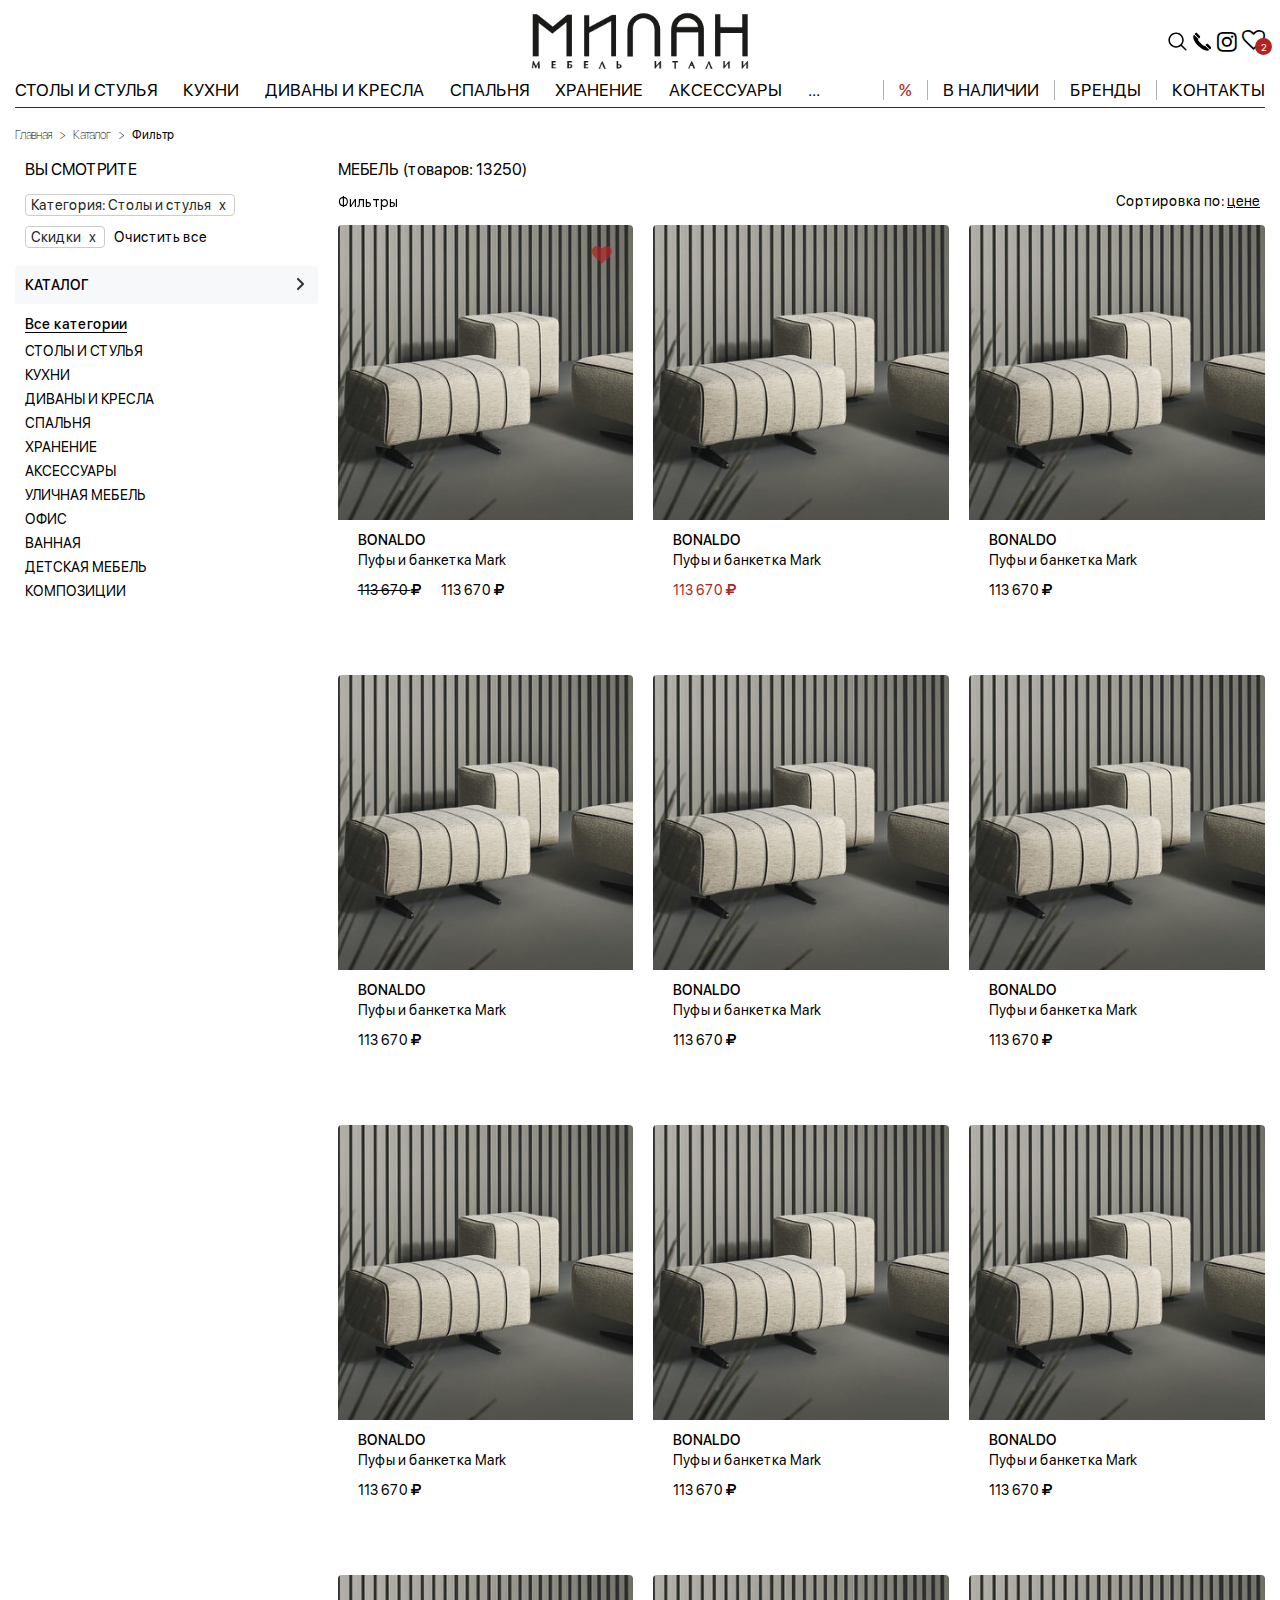
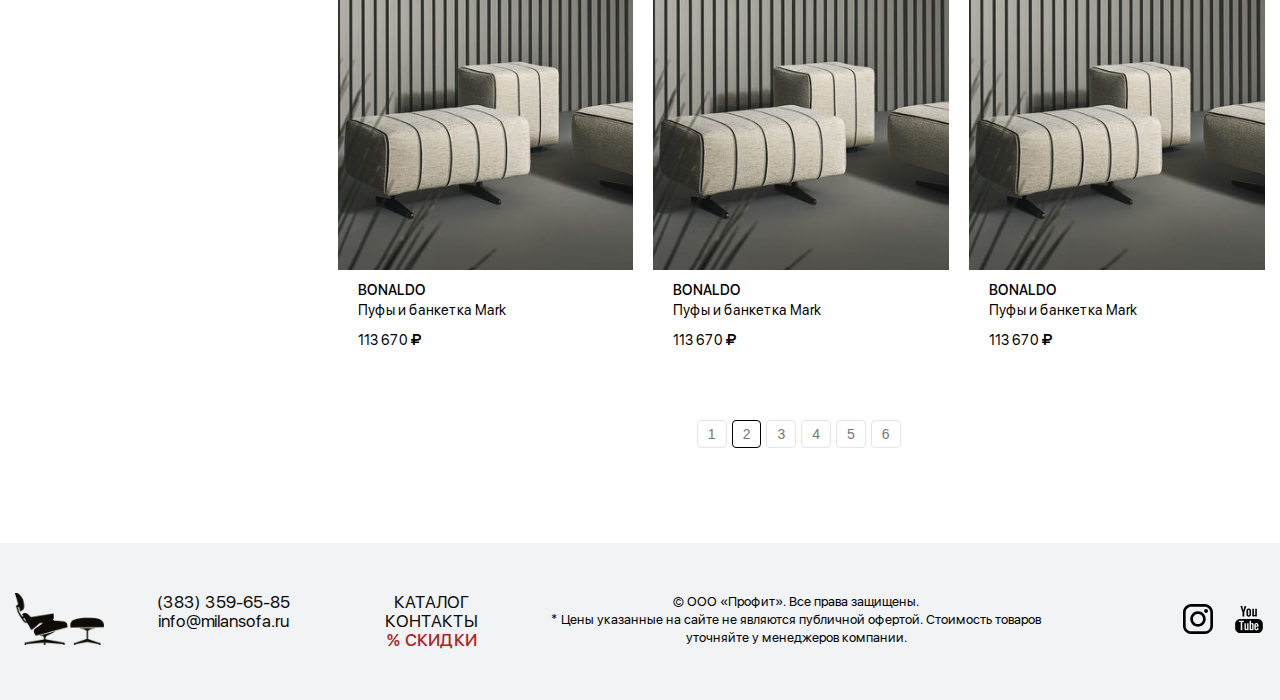
==== index.html @ e78eed36 "Add files via upload" ====
<!DOCTYPE html><html lang="ru">
  <head>
    <meta charset="utf-8">
    <meta http-equiv="X-UA-Compatible" content="IE=edge">
    <meta name="viewport" content="width=device-width, initial-scale=1">
    <!-- The above 3 meta tags *must* come first in the head; any other head content must come *after* these tags -->
    <title></title>

    <!-- CSS -->
    <link href="css/bootstrap.min.css" rel="stylesheet">
    <link href="css/main.css?2" rel="stylesheet">
    <link href="css/media.css?3" rel="stylesheet">
    <link href="css/font-awesome.css?1" rel="stylesheet">


    <!-- HTML5 shim and Respond.js for IE8 support of HTML5 elements and media queries -->
    <!-- WARNING: Respond.js doesn't work if you view the page via file:// -->
    <!--[if lt IE 9]>
      <script src="https://oss.maxcdn.com/html5shiv/3.7.2/html5shiv.min.js"></script>
      <script src="https://oss.maxcdn.com/respond/1.4.2/respond.min.js"></script>
    <![endif]-->
  </head>

  
  <body>
    <header class="header-fixed">
      <div class="container">
        <div class="row">
          <div class="col-3 col-sm-4 col-md-4 col-lg-4 col-header">
            <div class="header-link-mobila">
              <a href="#">
                <svg xmlns="http://www.w3.org/2000/svg" xmlns:xlink="http://www.w3.org/1999/xlink" version="1.1" width="40" height="40" viewBox="0 0 400 400" xml:space="preserve">
                  <g transform="matrix(12.5 0 0 12.5 200 200)"  >
                  <path style="stroke: none; stroke-width: 1; stroke-dasharray: none; stroke-linecap: butt; stroke-dashoffset: 0; stroke-linejoin: miter; stroke-miterlimit: 4; fill: rgb(0,0,0); fill-rule: nonzero; opacity: 1;"  transform=" translate(-8, -8)" d="M 12.166 8.94 c -0.524 1.062 -1.234 2.12 -1.96 3.07 A 31.493 31.493 0 0 1 8 14.58 a 31.481 31.481 0 0 1 -2.206 -2.57 c -0.726 -0.95 -1.436 -2.008 -1.96 -3.07 C 3.304 7.867 3 6.862 3 6 a 5 5 0 0 1 10 0 c 0 0.862 -0.305 1.867 -0.834 2.94 z M 8 16 s 6 -5.686 6 -10 A 6 6 0 0 0 2 6 c 0 4.314 6 10 6 10 z" stroke-linecap="round" />
                  </g>
                  <g transform="matrix(12.5 0 0 12.5 200 175)"  >
                  <path style="stroke: none; stroke-width: 1; stroke-dasharray: none; stroke-linecap: butt; stroke-dashoffset: 0; stroke-linejoin: miter; stroke-miterlimit: 4; fill: rgb(0,0,0); fill-rule: nonzero; opacity: 1;"  transform=" translate(-8, -6)" d="M 8 8 a 2 2 0 1 1 0 -4 a 2 2 0 0 1 0 4 z m 0 1 a 3 3 0 1 0 0 -6 a 3 3 0 0 0 0 6 z" stroke-linecap="round" />
                  </g>
                </svg>
              </a>
            </div>
          </div>
          <div class="col-6 col-sm-4 col-md-4 col-lg-4 head-logo">
              <div class="header-logo">
                <a class="logo-img contain" href="#">
                  <!--<img src="images/logo.png" alt="">-->
                </a>
                <a class="header-link contain" href="#">
                  <!--<img src="images/sign.png" alt="">-->
                </a>
              </div>

        
          </div> 
          <div class="col-3 col-sm-4 col-md-4 col-lg-4 head-wrap">
            <div class="header-social">
              <ul class="social-ul">
                <li class="social-li social-mb">
                  <a href="#">
                    <svg width="19" height="19" xmlns="http://www.w3.org/2000/svg" xmlns:xlink="http://www.w3.org/1999/xlink" version="1.1" id="Layer_1" viewBox="0 0 512 512" xml:space="preserve" class="search">
                    <path id="icon-search" d="M495,466.2L377.2,348.4c29.2-35.6,46.8-81.2,46.8-130.9C424,103.5,331.5,11,217.5,11C103.4,11,11,103.5,11,217.5   S103.4,424,217.5,424c49.7,0,95.2-17.5,130.8-46.7L466.1,495c8,8,20.9,8,28.9,0C503,487.1,503,474.1,495,466.2z M217.5,382.9   C126.2,382.9,52,308.7,52,217.5S126.2,52,217.5,52C308.7,52,383,126.3,383,217.5S308.7,382.9,217.5,382.9z"></path>&gt;
                    </svg>

                     <form id="searchForm" action="/catalog" class="scan abs hid hide">
                      <input type="text" id="searchInput" name="q" class="fadeInRight animated" placeholder="Искать среди 12 437 изделий, производителей…">
                  </form>
                  </a>


                </li>
                <li class="social-li social-mb">
                  <a href="#" class="">
                    <svg xmlns="http://www.w3.org/2000/svg" xmlns:xlink="http://www.w3.org/1999/xlink" version="1.1" id="Layer_1" width="24" height="24" viewBox="0 0 512 512" xml:space="preserve" class="phone-icon flip-horisontal">
                      <path id="icon-phone" d="M349 179l112 -111c49,49 1,177 -107,286 -109,108 -237,156 -286,107l111 -112c22,22 45,0 107,-63 63,-62 85,-85 63,-107zm-246 130l-76 76c-9,9 -9,25 0,35l27 27 112 -112 -27 -26c-10,-10 -26,-10 -36,0zm282 -282l-76 76c-10,10 -10,26 0,36l26 27 112 -112 -27 -27c-10,-9 -26,-9 -35,0z"></path>
                    </svg>
                    <!--<svg xmlns="http://www.w3.org/2000/svg" xmlns:xlink="http://www.w3.org/1999/xlink" version="1.1" id="Layer_1" width="24" height="24" viewBox="0 0 512 512" xml:space="preserve" class="icon-phone flip-horisontal">
                    <path id="icon-phone" d="M349 179l112 -111c49,49 1,177 -107,286 -109,108 -237,156 -286,107l111 -112c22,22 45,0 107,-63 63,-62 85,-85 63,-107zm-246 130l-76 76c-9,9 -9,25 0,35l27 27 112 -112 -27 -26c-10,-10 -26,-10 -36,0zm282 -282l-76 76c-10,10 -10,26 0,36l26 27 112 -112 -27 -27c-10,-9 -26,-9 -35,0z"></path>-->
                </svg>
                  </a>
                </li>
                <li class="social-li social-mb">
                  <a href="#">
                    <i class="fa fa-instagram insta-icon"></i>
                  </a>
                </li>
                <li class="social-li">
                  <a href="#">
                    <i class="fa fa-heart-o heart-icon">
                      <div class="favorites-qty">2</div>
                    </i>
                  </a>
                </li>
                <li class="social-li social-only-mb">
                  <a href="#" class="">
                    <svg xmlns="http://www.w3.org/2000/svg" xmlns:xlink="http://www.w3.org/1999/xlink" version="1.1" id="Layer_1" width="24" height="24" viewBox="0 0 512 512" xml:space="preserve" class="phone-icon flip-horisontal">
                      <path id="icon-phone" d="M349 179l112 -111c49,49 1,177 -107,286 -109,108 -237,156 -286,107l111 -112c22,22 45,0 107,-63 63,-62 85,-85 63,-107zm-246 130l-76 76c-9,9 -9,25 0,35l27 27 112 -112 -27 -26c-10,-10 -26,-10 -36,0zm282 -282l-76 76c-10,10 -10,26 0,36l26 27 112 -112 -27 -27c-10,-9 -26,-9 -35,0z"></path>
                    </svg>
                    <!--<svg xmlns="http://www.w3.org/2000/svg" xmlns:xlink="http://www.w3.org/1999/xlink" version="1.1" id="Layer_1" width="24" height="24" viewBox="0 0 512 512" xml:space="preserve" class="icon-phone flip-horisontal">
                    <path id="icon-phone" d="M349 179l112 -111c49,49 1,177 -107,286 -109,108 -237,156 -286,107l111 -112c22,22 45,0 107,-63 63,-62 85,-85 63,-107zm-246 130l-76 76c-9,9 -9,25 0,35l27 27 112 -112 -27 -26c-10,-10 -26,-10 -36,0zm282 -282l-76 76c-10,10 -10,26 0,36l26 27 112 -112 -27 -27c-10,-9 -26,-9 -35,0z"></path>-->
                    </svg>
                  </a>
                </li>
              </ul>
            </div>
          </div>
          <div class="col-md-12 header-border">
            <div class="row mobila-header">
              <div class="col-2">
                <div class="burger">
                  <i>
                    <svg width="18" height="18" viewBox="0 0 18 18" fill="none" xmlns="http://www.w3.org/2000/svg">
                      <path d="M3.15643 9.75L14.8436 9.75C15.3442 9.75 15.75 9.43436 15.75 9.045L15.75 8.955C15.75 8.56564 15.3442 8.25 14.8436 8.25L3.15643 8.25C2.65582 8.25 2.25 8.56564 2.25 8.955L2.25 9.045C2.25 9.43436 2.65582 9.75 3.15643 9.75Z" fill="#444444"/>
                      <path d="M2.955 6L15.045 6C15.4344 6 15.75 5.68436 15.75 5.295L15.75 5.205C15.75 4.81564 15.4344 4.5 15.045 4.5L2.955 4.5C2.56564 4.5 2.25 4.81564 2.25 5.205L2.25 5.295C2.25 5.68436 2.56564 6 2.955 6Z" fill="#444444"/>
                      <path d="M2.955 13.5L15.045 13.5C15.4344 13.5 15.75 13.1844 15.75 12.795L15.75 12.705C15.75 12.3156 15.4344 12 15.045 12L2.955 12C2.56564 12 2.25 12.3156 2.25 12.705L2.25 12.795C2.25 13.1844 2.56564 13.5 2.955 13.5Z" fill="#444444"/>
                    </svg>
                  </i>
                </div>
              </div>
              <div class="col-10">
                <div class="header-input-mb">
                <input class="header-input" type="text" size="40" placeholder="">
                </div>
              </div>
            </div>
            <div class="header-bottom">

              <ul class="header-ul">
                <li class="header-li">
                  <a href="#">Столы и стулья</a>
                  <div class="header-open">
                    <div class="row ">
                      <div class="submenu">
                        <div class="rubbery-box">
                          <div class="row">
                            <div class="w-33 sm-w40 ">
                              <ul class="header-open-ul">
                                <li class="header-open-li">
                                  <a href="#">Все обеденные столы</a>
                                </li>
                                <li class="header-open-li2">
                                  <a href="#">Стеклянные столы</a>
                                </li>
                                <li class="header-open-li2">
                                  <a href="#">Деревянные столы</a>
                                </li>
                                <li class="header-open-li2">
                                  <a href="#">Раздвижные столы</a>
                                </li>
                                <li class="header-open-li2">
                                  <a href="#">Прямоугольные столы</a>
                                </li>
                                <li class="header-open-li2">
                                  <a href="#">Квадратные столы</a>
                                </li>
                                <li class="header-open-li2">
                                  <a href="#">Круглые (овальные) столы</a>
                                </li>
                                <li class="header-open-li2">
                                  <a href="#">Круглые раздвижные столы</a>
                                </li>
                              </ul>
                            </div>
                            <div class="w-33 sm-w30 ">
                              <ul class="header-open-ul">
                                <li class="header-open-li">
                                  <a href="#">Другие столы</a>
                                </li>
                                <li class="header-open-li2">
                                  <a href="#">Туалетные столики</a>
                                </li>
                                <li class="header-open-li2">
                                  <a href="#">Письменные столы</a>
                                </li>
                                <li class="header-open-li2">
                                  <a href="#">Детские столы</a>
                                </li>
                                <li class="header-open-li2">
                                  <a href="#">Барные столы</a>
                                </li>
                                <li class="header-open-li2">
                                  <a href="#">Квадратные столы</a>
                                </li>
                                <li class="header-open-li2">
                                  <a href="#">Консоли</a>
                                </li>
                                <li class="header-open-li2">
                                  <a href="#">Уличные столы</a>
                                </li>
                              </ul>
                            </div>
                            <div class="w-33 sm-w30 ">
                              <ul class="header-open-ul">
                                <li class="header-open-li">
                                  <a href="#">Барные стулья</a>
                                </li>
                                <li class="header-open-li2">
                                  <a href="#">Полу-барные стулья</a>
                                </li>
                                <li class="header-open-li2">
                                  <a href="#">Барные стулья со спинкой</a>
                                </li>
                                <li class="header-open-li2">
                                  <a href="#">Барные стулья без спинки</a>
                                </li>

                              </ul>
                            </div>
                            <div class="w-33 sm-w40 ">
                              <ul class="header-open-ul2">
                                <li class="header-open-li">
                                  <a href="#">Столики</a>
                                </li>
                                <li class="header-open-li2">
                                  <a href="#">Круглые (овальные) журнальные столики</a>
                                </li>
                                <li class="header-open-li2">
                                  <a href="#">Прямоугольные журнальные столики</a>
                                </li>
                                <li class="header-open-li2">
                                  <a href="#">Квадратные журнальные столики</a>
                                </li>
                                <li class="header-open-li2">
                                  <a href="#">Столы-трансформеры</a>
                                </li>
                                <li class="header-open-li2">
                                  <a href="#">Придиванные столы</a>
                                </li>
                                <li class="header-open-li2">
                                  <a href="#">Прикроватные столики</a>
                                </li>
                              </ul>
                            </div>
                            <div class="w-33 sm-w30 ">
                              <ul class="header-open-ul2">
                                <li class="header-open-li">
                                  <a href="#">Обеденные стулья</a>
                                </li>
                                <li class="header-open-li2">
                                  <a href="#">Стулья с высокой спинкой</a>
                                </li>
                                <li class="header-open-li2">
                                  <a href="#">Стулья с подлокотниками</a>
                                </li>
                                <li class="header-open-li2">
                                  <a href="#">Пластиковые стулья</a>
                                </li>
                                <li class="header-open-li2">
                                  <a href="#">Дизайнерские стулья</a>
                                </li>
                              </ul>
                            </div>
                            <div class="w-33 sm-w30 ">
                              <ul class="header-open-ul2">
                                <li class="header-open-li">
                                  <a href="#">Другие стулья</a>
                                </li>
                                <li class="header-open-li2">
                                  <a href="#">Табуретки</a>
                                </li>
                                <li class="header-open-li2">
                                  <a href="#">Складные стулья</a>
                                </li>
                                <li class="header-open-li2">
                                  <a href="#">Садовые стулья</a>
                                </li>
                                <li class="header-open-li2">
                                  <a href="#">Офисные стулья</a>
                                </li>
                                <li class="header-open-li2">
                                  <a href="#">Офисные кресла</a>
                                </li>
                              </ul>
                            </div>
                          </div>
                        </div>
                        <div class="fixed-box fb-1-2">
                          <div class="images-col slim-col">
                            <a href="/catalog/Vse-obedennie-stoli" class="image-box h100" style="background-image: url(/images/image1-1573393500.jpg);"></a>
                          </div>
                          <div class="images-col slim-col">
                            <a href="#" class="image-box h50" style="background-image: url(/images/image2-1573393500.jpg);">
                              <!--<img class="image-box h50" src="/images/image2-1573393500.jpg"/>-->
                            </a>
                            <a href="#" class="image-box h50" style="background-image: url(/images/image3-1573393500.jpg);"></a>
                          </div>
                        </div>
                      </div>
                    </div>
                  </div>
                </li>
                <style>
                  .image-box {
                    cursor: pointer;
                    display:block;
                    background-size: cover;
                    -webkit-background-size: cover;
                    -o-background-size: cover;
                    -moz-background-size: cover;
                    background-position: center center;
                    background-repeat: no-repeat;
                  }
                  .image-box + .image-box {
                    margin-top: 20px;
                  }
                  .h100 {
                    height: 414px;
                  }
                  .h50 {
                    height: 197px;
                  }
                  .submenu {
                    display: flex;
                    flex-direction: row;
                    justify-content: space-between;
                    align-items: stretch;
                    width: 100%;
                    z-index: 98;
                  }
                  .fixed-box {
                    /*background-color: #FF9999;*/
                    display: inline-flex;
                  }
                  .fb-1-2 {
                    flex: 0 0 488px;
                  }
                  .fb-1w-2 {
                    flex: 0 0 718px;
                  }
                  .fb-2-1-2 {
                    flex: 0 0 972px;
                  }
                  .rubbery-box {
                    flex: 1 1 25%;
                    /*background-color: #9999FF;*/
                    padding-left:20px;
                  }
                  .images-col + .images-col {
                    margin-left: 20px;
                  }
                  .images-col {
                    /*background-color: green;*/
                    height: 414px;
                  }
                  .slim-col {
                    width: 234px;
                  }
                  .wide-col {
                    width: 464px;
                  }
                  .w-33 {
                    width: 33.333333333%;
                  }
                  .w-100 {
                    width: 100%;
                  }
                  @media screen and (min-width: 1230px) and (max-width: 1310px) {
                    .sm-w40 {
                      width: 40%;
                      padding-left: 0;
                      padding-right: 0;
                    }
                    .sm-w30 {
                      width: 30%;
                      padding-left: 0;
                      padding-right: 0;
                    }
                  }
                  .breadcrumbs {padding: 0;}
                </style>
                <li class="header-li">
                  <a href="#">Кухни</a>
                  <div class="header-open">
                    <div class="row ">
                      <div class="submenu">
                        <div class="rubbery-box">
                          <div class="row">
                            <div class="w-100">
                              <ul class="header-open-ul">

                                <li class="header-open-li2">
                                  <a href="#">Современные кухни</a>
                                </li>
                                <li class="header-open-li2">
                                  <a href="#">Классические кухни</a>
                                </li>
                                <li class="header-open-li2">
                                  <a href="#">Кухни-острова</a>
                                </li>
                                <li class="header-open-li2">
                                  <a href="#">Кухни в стиле Кантри</a>
                                </li>
                                <li class="header-open-li2">
                                  <a href="#">Дизайнерские кухни</a>
                                </li>
                                <li class="header-open-li2">
                                  <a href="#">Кухни в стиле Лофт</a>
                                </li>
                                <li class="header-open-li2">
                                  <a href="#">Кухни Арт Деко</a>
                                </li>
                                <li class="header-open-li2">
                                  <a href="#">Кухонные верстаки</a>
                                </li>
                              </ul>
                            </div>
                          </div>
                        </div>
                        <div class="fixed-box fb-2-1-2">
                          <div class="images-col slim-col">
                            <a href="#" class="image-box h50" style="background-image: url(/images/image1-1573392646.jpg);"></a>
                            <a href="#" class="image-box h50" style="background-image: url(/images/image2-1573392646.jpg);"></a>
                          </div>
                          <div class="images-col wide-col">
                            <a href="#" class="image-box h100" style="background-image: url(/images/image3-1573393221.jpg);"></a>
                          </div>
                          <div class="images-col slim-col">
                            <a href="#" class="image-box h50" style="background-image: url(/images/image5-1573392696.jpg);"></a>
                            <a href="#" class="image-box h50" style="background-image: url(/images/image4-1573392696.jpg);"></a>
                          </div>
                        </div>
                      </div>
                    </div>
                  </div>
                </li>
                <li class="header-li">
                  <a href="#">Диваны и кресла</a>
                  <div class="header-open">
                    <div class="row ">
                      <div class="submenu">
                        <div class="rubbery-box">
                          <div class="row">
                            <div class="w-33">
                              <ul class="header-open-ul">
                                <li class="header-open-li">
                                  <a href="#">Все диваны</a>
                                </li>
                                <li class="header-open-li2">
                                  <a href="#">Угловые диваны</a>
                                </li>
                                <li class="header-open-li2">
                                  <a href="#">Диваны-кровати</a>
                                </li>
                                <li class="header-open-li2">
                                  <a href="#">Круглые и скругленные диваны</a>
                                </li>
                                <li class="header-open-li2">
                                  <a href="#">Диваны с высокой спинкой</a>
                                </li>
                                <li class="header-open-li2">
                                  <a href="#">Диваны с реклайнерами</a>
                                </li>
                                <li class="header-open-li2">
                                  <a href="#">Пуховые диваны</a>
                                </li>
                                <li class="header-open-li2">
                                  <a href="#">Диваны с капитоне</a>
                                </li>
                                <li class="header-open-li2">
                                  <a href="#">Дизайнерские диваны</a>
                                </li>
                                <li class="header-open-li2">
                                  <a href="#">Детские диваны</a>
                                </li>
                                <li class="header-open-li2">
                                  <a href="#">Диваны для офиса</a>
                                </li>
                                <li class="header-open-li2">
                                  <a href="#">Диваны с низкой спинкой</a>
                                </li>
                                <li class="header-open-li2">
                                  <a href="#">Диваны на высоких ножках</a>
                                </li>
                                <li class="header-open-li2">
                                  <a href="#">Садовые (уличные) диваны</a>
                                </li>
                              </ul>
                            </div>
                            <div class="w-33">
                              <ul class="header-open-ul">
                                <li class="header-open-li">
                                  <a href="#">Все кресла</a>
                                </li>
                                <li class="header-open-li2">
                                  <a href="#">Кресла</a>
                                </li>
                                <li class="header-open-li2">
                                  <a href="#">Шезлонги</a>
                                </li>
                                <li class="header-open-li2">
                                  <a href="#">Кресла с пуфом для ног</a>
                                </li>
                                <li class="header-open-li2">
                                  <a href="#">Кресла c высокой спинкой</a>
                                </li>
                                <li class="header-open-li2">
                                  <a href="#">Кресла-качалки</a>
                                </li>
                                <li class="header-open-li2">
                                  <a href="#">Кресла с реклайнерами</a>
                                </li>
                                <li class="header-open-li2">
                                  <a href="#">Дизайнерские кресла</a>
                                </li>
                                <li class="header-open-li2">
                                  <a href="#">Кресла-кровати</a>
                                </li>
                                <li class="header-open-li2">
                                  <a href="#">Круглые кресла</a>
                                </li>
                                <li class="header-open-li2">
                                  <a href="#">Офисные кресла</a>
                                </li>
                                <li class="header-open-li2">
                                  <a href="#">Садовые (уличные) кресла</a>
                                </li>
                              </ul>
                            </div>
                            <div class="w-33">
                              <ul class="header-open-ul">
                                <li class="header-open-li">
                                  <a href="#">Другое</a>
                                </li>
                                <li class="header-open-li2">
                                  <a href="#">Кушетки</a>
                                </li>
                                <li class="header-open-li2">
                                  <a href="#">Пуфы</a>
                                </li>
                                <li class="header-open-li2">
                                  <a href="#">Скамьи</a>
                                </li>
                                <li class="header-open-li2">
                                  <a href="#">Прикроватные пуфы (банкетки)</a>
                                </li>

                              </ul>
                            </div>
                          </div>
                        </div>
                        <div class="fixed-box fb-1-2">
                          <div class="images-col slim-col">
                            <a href="/catalog/Vse-obedennie-stoli" class="image-box h100" style="background-image: url(https://www.milansofa.ru/upload/menu/3/image/image1-1573393440.jpg);"></a>
                          </div>
                          <div class="images-col slim-col">
                            <a href="#" class="image-box h50" style="background-image: url(https://www.milansofa.ru/upload/menu/3/image/image2-1573393440.jpg);"></a>
                            <a href="#" class="image-box h50" style="background-image: url(https://www.milansofa.ru/upload/menu/3/image/image3-1573393393.jpg);"></a>
                          </div>
                        </div>
                      </div>
                    </div>
                  </div>
                </li>
                <li class="header-li">
                  <a href="#">Спальня</a>
                  <div class="header-open">
                    <div class="row ">
                      <div class="submenu">
                        <div class="rubbery-box">
                          <div class="row">
                            <div class="w-50">
                              <ul class="header-open-ul">
                                <li class="header-open-li">
                                  <a href="#">Все кровати</a>
                                </li>
                                <li class="header-open-li2">
                                  <a href="#">Двухспальные кровати</a>
                                </li>
                                <li class="header-open-li2">
                                  <a href="#">Кровати с мягким изголовьем</a>
                                </li>
                                <li class="header-open-li2">
                                  <a href="#">Кровати с балдахином</a>
                                </li>
                                <li class="header-open-li2">
                                  <a href="#">Кровати с высоким изголовьем</a>
                                </li>
                                <li class="header-open-li2">
                                  <a href="#">Кровати с изножьем</a>
                                </li>
                                <li class="header-open-li2">
                                  <a href="#">Кровати с капитоне</a>
                                </li>
                                <li class="header-open-li2">
                                  <a href="#">Круглые кровати</a>
                                </li>
                                <li class="header-open-li2">
                                  <a href="#">Кровати с ящиком (подъёмным механизмом)</a>
                                </li>
                                <li class="header-open-li2">
                                  <a href="#">Кованые кровати</a>
                                </li>
                                <li class="header-open-li2">
                                  <a href="#">Двухъярусные кровати</a>
                                </li>
                                <li class="header-open-li2">
                                  <a href="#">Односпальные кровати</a>
                                </li>
                                <li class="header-open-li2">
                                  <a href="#">Детские кровати</a>
                                </li>
                                <li class="header-open-li2">
                                  <a href="#">Кровати на ножках</a>
                                </li>
                                <li class="header-open-li2">
                                  <a href="#">Дизайнерские кровати</a>
                                </li>
                              </ul>
                            </div>
                            <div class="w-50">
                              <ul class="header-open-ul">
                                <li class="header-open-li">
                                  <a href="#">Дополнения</a>
                                </li>
                                <li class="header-open-li2">
                                  <a href="#">Комоды</a>
                                </li>
                                <li class="header-open-li2">
                                  <a href="#">Прикроватные пуфы (банкетки)</a>
                                </li>
                                <li class="header-open-li2">
                                  <a href="#">Прикроватные столики</a>
                                </li>
                                <li class="header-open-li2">
                                  <a href="#">Прикроватные тумбочки</a>
                                </li>
                                <li class="header-open-li2">
                                  <a href="#">Туалетные столики</a>
                                </li>
                                <li class="header-open-li2">
                                  <a href="#">Гардеробные</a>
                                </li>
                                <li class="header-open-li2">
                                  <a href="#">Зеркала</a>
                                </li>
                                <li class="header-open-li2">
                                  <a href="#">Шкафы-купе</a>
                                </li>
                                <li class="header-open-li2">
                                  <a href="#">Распашные шкафы</a>
                                </li>
                              </ul>
                            </div>
                          </div>
                        </div>
                        <div class="fixed-box fb-1w-2">
                          <div class="images-col wide-col">
                            <a href="/catalog/Vse-obedennie-stoli" class="image-box h100" style="background-image: url(https://www.milansofa.ru/upload/menu/6/image/image1-1573394036.jpg);"></a>
                          </div>
                          <div class="images-col slim-col">
                            <a href="#" class="image-box h50" style="background-image: url(https://www.milansofa.ru/upload/menu/6/image/image2-1573394036.jpg);"></a>
                            <a href="#" class="image-box h50" style="background-image: url(https://www.milansofa.ru/upload/menu/4/image/image3-1573393604.jpg);"></a>
                          </div>
                        </div>
                      </div>
                    </div>
                  </div>
                </li>
                <li class="header-li">
                  <a href="#">Хранение</a>
                  <div class="header-open">
                    <div class="row ">
                      <div class="submenu">
                        <div class="rubbery-box">
                          <div class="row">
                            <div class="w-33">
                              <ul class="header-open-ul">
                                <li class="header-open-li">
                                  <a href="#">Гостиная</a>
                                </li>
                                <li class="header-open-li2">
                                  <a href="#">Консоли</a>
                                </li>
                                <li class="header-open-li2">
                                  <a href="#">Модульные системы</a>
                                </li>
                                <li class="header-open-li2">
                                  <a href="#">Тумбы для ТВ</a>
                                </li>
                                <li class="header-open-li2">
                                  <a href="#">Стойки для ТВ</a>
                                </li>
                                <li class="header-open-li2">
                                  <a href="#">Буфеты</a>
                                </li>
                                <li class="header-open-li2">
                                  <a href="#">Серванты</a>
                                </li>
                                <li class="header-open-li2">
                                  <a href="#">Витрины</a>
                                </li>
                                <li class="header-open-li2">
                                  <a href="#">Книжные стеллажи и полки</a>
                                </li>
                                <li class="header-open-li2">
                                  <a href="#">Библиотеки</a>
                                </li>
                              </ul>
                            </div>
                            <div class="w-33">
                              <ul class="header-open-ul">
                                <li class="header-open-li">
                                  <a href="#">Столовые</a>
                                </li>
                                <li class="header-open-li2">
                                  <a href="#">Бутылочницы</a>
                                </li>
                                <li class="header-open-li2">
                                  <a href="#">Бары</a>
                                </li>
                                <li class="header-open-li2">
                                  <a href="#">Буфеты</a>
                                </li>
                                <li class="header-open-li2">
                                  <a href="#">Серванты</a>
                                </li>
                              </ul>
                            </div>
                            <div class="w-33">
                              <ul class="header-open-ul">
                                <li class="header-open-li">
                                  <a href="#">Кабинеты</a>
                                </li>
                                <li class="header-open-li2">
                                  <a href="#">Книжные шкафы</a>
                                </li>
                                <li class="header-open-li2">
                                  <a href="#">Секретеры</a>
                                </li>
                                <li class="header-open-li2">
                                  <a href="#">Книжные стеллажи и полки</a>
                                </li>
                                <li class="header-open-li2">
                                  <a href="#">Бары</a>
                                </li>
                                <li class="header-open-li2">
                                  <a href="#">Библиотеки</a>
                                </li>
                              </ul>
                            </div>
                            <div class="w-33">
                              <ul class="header-open-ul">
                                <li class="header-open-li">
                                  <a href="#">Спальни</a>
                                </li>
                                <li class="header-open-li2">
                                  <a href="#">Распашные шкафы</a>
                                </li>
                                <li class="header-open-li2">
                                  <a href="#">Шкафы-купе</a>
                                </li>
                                <li class="header-open-li2">
                                  <a href="#">Гардеробные</a>
                                </li>
                                <li class="header-open-li2">
                                  <a href="#">Комоды</a>
                                </li>
                                <li class="header-open-li2">
                                  <a href="#">Прикроватные тумбочки</a>
                                </li>
                              </ul>
                            </div>
                            <div class="w-33">
                              <ul class="header-open-ul">
                                <li class="header-open-li">
                                  <a href="#">Прихожая и технические зоны</a>
                                </li>
                                <li class="header-open-li2">
                                  <a href="#">Тумбы для раковины</a>
                                </li>
                                <li class="header-open-li2">
                                  <a href="#">Обувницы</a>
                                </li>
                                <li class="header-open-li2">
                                  <a href="#">Шкафы-купе</a>
                                </li>
                                <li class="header-open-li2">
                                  <a href="#">Постирочные и прачечные</a>
                                </li>
                                <li class="header-open-li2">
                                  <a href="#">Распашные шкафы</a>
                                </li>
                                <li class="header-open-li2">
                                  <a href="#">Консоли</a>
                                </li>
                              </ul>
                            </div>
                          </div>
                        </div>
                        <div class="fixed-box fb-1-2">
                          <div class="images-col slim-col">
                            <a href="/catalog/Vse-obedennie-stoli" class="image-box h100" style="background-image: url(https://www.milansofa.ru/upload/menu/5/image/image1-1573393986.jpg);"></a>
                          </div>
                          <div class="images-col slim-col">
                            <a href="#" class="image-box h50" style="background-image: url(https://www.milansofa.ru/upload/menu/5/image/image2-1573393986.jpg);"></a>
                            <a href="#" class="image-box h50" style="background-image: url(https://www.milansofa.ru/upload/menu/5/image/image3-1573393986.jpg);"></a>
                          </div>
                        </div>
                      </div>
                    </div>
                  </div>
                </li>
                <li class="header-li">
                  <a href="#">Аксессуары</a>
                  <div class="header-open">
                    <div class="row ">
                      <div class="submenu">
                        <div class="rubbery-box">
                          <div class="row">
                            <div class="w-50">
                              <ul class="header-open-ul">
                                <li class="header-open-li">
                                  <a href="#">Зеркала</a>
                                </li>
                                <li class="header-open-li2">
                                  <a href="#">Настенные зеркала</a>
                                </li>
                                <li class="header-open-li2">
                                  <a href="#">Напольные зеркала</a>
                                </li>
                                <li class="header-open-li2">
                                  <a href="#">Прямоугольные зеркала</a>
                                </li>
                                <li class="header-open-li2">
                                  <a href="#">Квадратные зеркала</a>
                                </li>
                                <li class="header-open-li2">
                                  <a href="#">Круглые зеркала</a>
                                </li>
                                <li class="header-open-li2">
                                  <a href="#">Овальные зеркала</a>
                                </li>
                                <li class="header-open-li2">
                                  <a href="#">Зеркало в кожаной раме</a>
                                </li>
                                <li class="header-open-li2">
                                  <a href="#">Дизайнерские зеркала</a>
                                </li>
                              </ul>
                            </div>
                            <div class="w-50">
                              <ul class="header-open-ul">
                                <li class="header-open-li">
                                  <a href="#">Дополнения</a>
                                </li>
                                <li class="header-open-li2">
                                  <a href="#">Ковры</a>
                                </li>
                                <li class="header-open-li2">
                                  <a href="#">Биокамины</a>
                                </li>
                                <li class="header-open-li2">
                                  <a href="#">Часы</a>
                                </li>
                                <li class="header-open-li2">
                                  <a href="#">Вазы</a>
                                </li>
                                <li class="header-open-li2">
                                  <a href="#">Декоративные блюда</a>
                                </li>
                                <li class="header-open-li2">
                                  <a href="#">Подсвечники</a>
                                </li>
                                <li class="header-open-li2">
                                  <a href="#">Декоративные подушки</a>
                                </li>
                                <li class="header-open-li2">
                                  <a href="#">Пледы</a>
                                </li>
                                <li class="header-open-li2">
                                  <a href="#">Картины</a>
                                </li>
                                <li class="header-open-li2">
                                  <a href="#">Декоративные панно</a>
                                </li>
                                <li class="header-open-li2">
                                  <a href="#">Посуда</a>
                                </li>
                                <li class="header-open-li2">
                                  <a href="#">Подставки для зонтов</a>
                                </li>
                                <li class="header-open-li2">
                                  <a href="#">Газетницы</a>
                                </li>
                                <li class="header-open-li2">
                                  <a href="#">Вешалки</a>
                                </li>
                                <li class="header-open-li2">
                                  <a href="#">Аксессуары для кухни</a>
                                </li>
                                <li class="header-open-li2">
                                  <a href="#">Аксессуары для прихожей</a>
                                </li>
                                <li class="header-open-li2">
                                  <a href="#">Аксессуары для ванной</a>
                                </li>
                                <li class="header-open-li2">
                                  <a href="#">Уличные ковры</a>
                                </li>
                              </ul>
                            </div>
                          </div>
                        </div>
                        <div class="fixed-box fb-1w-2">
                          <div class="images-col wide-col">
                            <a href="/catalog/Vse-obedennie-stoli" class="image-box h100" style="background-image: url(https://www.milansofa.ru/upload/menu/6/image/image1-1573394036.jpg);"></a>
                          </div>
                          <div class="images-col slim-col">
                            <a href="#" class="image-box h50" style="background-image: url(https://www.milansofa.ru/upload/menu/6/image/image2-1573394036.jpg);"></a>
                            <a href="#" class="image-box h50" style="background-image: url(https://www.milansofa.ru/upload/menu/6/image/image3-1573392503.jpg);"></a>
                          </div>
                        </div>
                      </div>
                    </div>
                  </div>
                </li>
                <li class="header-li">
                  <a href="#">Свет</a>
                  <div class="header-open">
                    <div class="row ">
                      <div class="submenu">
                        <div class="rubbery-box">
                          <div class="row">
                            <div class="w-100">
                              <ul class="header-open-ul">

                                <li class="header-open-li2">
                                  <a href="#">Люстры</a>
                                </li>
                                <li class="header-open-li2">
                                  <a href="#">Настенные светильники</a>
                                </li>
                                <li class="header-open-li2">
                                  <a href="#">Потолочные светильники</a>
                                </li>
                                <li class="header-open-li2">
                                  <a href="#">Настольные лампы</a>
                                </li>
                                <li class="header-open-li2">
                                  <a href="#">Напольные лампы (торшеры)</a>
                                </li>
                                <li class="header-open-li2">
                                  <a href="#">Бра</a>
                                </li>
                                <li class="header-open-li2">
                                  <a href="#">Уличные светильники</a>
                                </li>
                              </ul>
                            </div>
                          </div>
                        </div>
                        <div class="fixed-box fb-2-1-2">
                          <div class="images-col slim-col">
                            <a href="#" class="image-box h50" style="background-image: url(https://www.milansofa.ru/upload/menu/7/image/image4-1573394242.jpg);"></a>
                            <a href="#" class="image-box h50" style="background-image: url(https://www.milansofa.ru/upload/menu/7/image/image5-1573394105.jpg);"></a>
                          </div>
                          <div class="images-col wide-col">
                            <a href="#" class="image-box h100" style="background-image: url(https://www.milansofa.ru/upload/menu/7/image/image3-1573394191.jpg);"></a>
                          </div>
                          <div class="images-col slim-col">
                            <a href="#" class="image-box h50" style="background-image: url(https://www.milansofa.ru/upload/menu/7/image/image1-1573394105.jpg);"></a>
                            <a href="#" class="image-box h50" style="background-image: url(https://www.milansofa.ru/upload/menu/7/image/image2-1573394105.jpg);"></a>
                          </div>
                        </div>
                      </div>
                    </div>
                  </div>
                </li>
                <li class="header-li">
                  <a href="#">Офис</a>
                  <div class="header-open">
                    <div class="row ">
                      <div class="submenu">
                        <div class="rubbery-box">
                          <div class="row">
                            <div class="w-100">
                              <ul class="header-open-ul">

                                <li class="header-open-li2">
                                  <a href="#">Люстры</a>
                                </li>
                                <li class="header-open-li2">
                                  <a href="#">Настенные светильники</a>
                                </li>
                                <li class="header-open-li2">
                                  <a href="#">Потолочные светильники</a>
                                </li>
                                <li class="header-open-li2">
                                  <a href="#">Настольные лампы</a>
                                </li>
                                <li class="header-open-li2">
                                  <a href="#">Напольные лампы (торшеры)</a>
                                </li>
                                <li class="header-open-li2">
                                  <a href="#">Бра</a>
                                </li>
                                <li class="header-open-li2">
                                  <a href="#">Уличные светильники</a>
                                </li>
                              </ul>
                            </div>
                          </div>
                        </div>
                        <div class="fixed-box fb-2-1-2">
                          <div class="images-col slim-col">
                            <a href="#" class="image-box h50" style="background-image: url(https://www.milansofa.ru/upload/menu/7/image/image4-1573394242.jpg);"></a>
                            <a href="#" class="image-box h50" style="background-image: url(https://www.milansofa.ru/upload/menu/7/image/image5-1573394105.jpg);"></a>
                          </div>
                          <div class="images-col wide-col">
                            <a href="#" class="image-box h100" style="background-image: url(https://www.milansofa.ru/upload/menu/7/image/image3-1573394191.jpg);"></a>
                          </div>
                          <div class="images-col slim-col">
                            <a href="#" class="image-box h50" style="background-image: url(https://www.milansofa.ru/upload/menu/7/image/image1-1573394105.jpg);"></a>
                            <a href="#" class="image-box h50" style="background-image: url(https://www.milansofa.ru/upload/menu/7/image/image2-1573394105.jpg);"></a>
                          </div>
                        </div>
                      </div>
                    </div>
                  </div>
                </li>
                <li class="header-li menu-point">
                  <a href="#" >...</a>
                  <div class="menu-point-wrap">
                    <ul class="nav-point">
                      <li class="popup-menu-point"><a href="#">Столы и стулья</a></li>
                      <li class="popup-menu-point"><a href="#">Кухня</a></li>
                      <li class="popup-menu-point"><a href="#">Диваны и кресла</a></li>
                      <li class="popup-menu-point"><a href="#">Спальня</a></li>
                      <li class="popup-menu-point"><a href="#">Хранения</a></li>
                      <li class="popup-menu-point"><a href="#">Аксессуары</a></li>
                      <li class="popup-menu-point"><a href="#">Свет</a></li>
                      <li class="popup-menu-point"><a href="#">Офис</a></li>
                      <li class="popup-menu-point"><a href="#">Детская мебель</a></li>
                      <li class="popup-menu-point"><a href="#">Ванные</a></li>
                      <li class="popup-menu-point"><a href="#">Уличная мебель</a></li>
                    </ul>
                  </div>
                </li>
              </ul>
              <ul class="header-ul2">
                <li class="header-li2">
                  <a href="#"><span>%</span></a>
                </li>
                <li class="header-li2">
                  <a href="#">В НАЛИЧИИ</a>
                </li>
                <li class="header-li2">
                  <a href="#">БРЕНДЫ</a>
                  <div class="header-open8">
                    <div class="row">
                      <div class="col-2 col-sm-2 col-md-2 col-lg-2 col-xl-2 col-xxl-2">
                        <ul class="header-open-ul3">
                          <li class="header-open-li3">
                            A
                          </li>
                          <li class="header-open-li3">
                            <img src="images/star-svgrepo-com.svg" alt="">
                            <a href="#">asdadsassad</a>
                          </li>
                          <li class="header-open-li3">
                            <img src="images/star-svgrepo-com.svg" alt="">
                            <a href="#">asdadsassad</a>
                          </li>
                          <li class="header-open-li3">
                            <img src="images/star-svgrepo-com.svg" alt="">
                            <a href="#">asdadsassad</a>
                          </li>
                          <li class="header-open-li3">
                            <img src="images/star-svgrepo-com.svg" alt="">
                            <a href="#">asdadsassad</a>
                          </li>
                          <li class="header-open-li3">
                            <a href="#">asdadsassad</a>
                          </li>
                          <li class="header-open-li3">
                            <a href="#">asdadsassad</a>
                          </li>
                          <li class="header-open-li3">
                            <a href="#">asdadsassad</a>
                          </li>
                          <li class="header-open-li3">
                            <a href="#">asdadsassad</a>
                          </li>
                          <li class="header-open-li3">
                            <a href="#">asdadsassad</a>
                          </li>
                          <li class="header-open-li3">
                            <a href="#">asdadsassad</a>
                          </li>
                          <li class="header-open-li3">
                            <a href="#">asdadsassad</a>
                          </li>
                          <li class="header-open-li3">
                            <a href="#">asdadsassad</a>
                          </li>
                          <li class="header-open-li3">
                            <a href="#">asdadsassad</a>
                          </li>
                          <li class="header-open-li3">
                            <a href="#">asdadsassad</a>
                          </li>
                          <li class="header-open-li3">
                            <a href="#">asdadsassad</a>
                          </li>
                          <li class="header-open-li3">
                            <a href="#">asdadsassad</a>
                          </li>
                        </ul>
                        <ul class="header-open-ul3">
                          <li class="header-open-li3">
                            A
                          </li>
                          <li class="header-open-li3">
                            <a href="#">asdadsassad</a>
                          </li>
                          <li class="header-open-li3">
                            <a href="#">asdadsassad</a>
                          </li>
                          <li class="header-open-li3">
                            <a href="#">asdadsassad</a>
                          </li>
                          <li class="header-open-li3">
                            <a href="#">asdadsassad</a>
                          </li>
                          <li class="header-open-li3">
                            <a href="#">asdadsassad</a>
                          </li>
                          <li class="header-open-li3">
                            <a href="#">asdadsassad</a>
                          </li>
                          <li class="header-open-li3">
                            <a href="#">asdadsassad</a>
                          </li>
                          <li class="header-open-li3">
                            <a href="#">asdadsassad</a>
                          </li>
                          <li class="header-open-li3">
                            <a href="#">asdadsassad</a>
                          </li>
                          <li class="header-open-li3">
                            <a href="#">asdadsassad</a>
                          </li>
                          <li class="header-open-li3">
                            <a href="#">asdadsassad</a>
                          </li>
                          <li class="header-open-li3">
                            <a href="#">asdadsassad</a>
                          </li>
                          <li class="header-open-li3">
                            <a href="#">asdadsassad</a>
                          </li>
                          <li class="header-open-li3">
                            <a href="#">asdadsassad</a>
                          </li>
                          <li class="header-open-li3">
                            <a href="#">asdadsassad</a>
                          </li>
                          <li class="header-open-li3">
                            <a href="#">asdadsassad</a>
                          </li>
                        </ul>
                         <ul class="header-open-ul3">
                          <li class="header-open-li3">
                            A
                          </li>                         
                          <li class="header-open-li3">
                            <a href="#">asdadsassad</a>
                          </li>
                          <li class="header-open-li3">
                            <a href="#">asdadsassad</a>
                          </li>
                          <li class="header-open-li3">
                            <a href="#">asdadsassad</a>
                          </li>
                          <li class="header-open-li3">
                            <a href="#">asdadsassad</a>
                          </li>
                          <li class="header-open-li3">
                            <a href="#">asdadsassad</a>
                          </li>
                          <li class="header-open-li3">
                            <a href="#">asdadsassad</a>
                          </li>
                        </ul>
                      </div>

                      <div class="col-2 col-sm-2 col-md-2 col-lg-2 col-xl-2 col-xxl-2">
                        <ul class="header-open-ul3">
                          <li class="header-open-li3">
                            A
                          </li>
                          <li class="header-open-li3">
                            <a href="#">asdadsassad</a>
                          </li>
                          <li class="header-open-li3">
                            <a href="#">asdadsassad</a>
                          </li>
                          <li class="header-open-li3">
                            <a href="#">asdadsassad</a>
                          </li>
                          <li class="header-open-li3">
                            <a href="#">asdadsassad</a>
                          </li>
                          <li class="header-open-li3">
                            <a href="#">asdadsassad</a>
                          </li>
                          <li class="header-open-li3">
                            <a href="#">asdadsassad</a>
                          </li>
                          <li class="header-open-li3">
                            <a href="#">asdadsassad</a>
                          </li>
                          <li class="header-open-li3">
                            <a href="#">asdadsassad</a>
                          </li>
                          <li class="header-open-li3">
                            <a href="#">asdadsassad</a>
                          </li>
                          <li class="header-open-li3">
                            <a href="#">asdadsassad</a>
                          </li>
                          <li class="header-open-li3">
                            <a href="#">asdadsassad</a>
                          </li>
                          <li class="header-open-li3">
                            <a href="#">asdadsassad</a>
                          </li>
                          <li class="header-open-li3">
                            <a href="#">asdadsassad</a>
                          </li>
                          <li class="header-open-li3">
                            <a href="#">asdadsassad</a>
                          </li>
                          <li class="header-open-li3">
                            <a href="#">asdadsassad</a>
                          </li>
                          <li class="header-open-li3">
                            <a href="#">asdadsassad</a>
                          </li>
                        </ul>
                        <ul class="header-open-ul3">
                          <li class="header-open-li3">
                            A
                          </li>
                          <li class="header-open-li3">
                            <a href="#">asdadsassad</a>
                          </li>
                          <li class="header-open-li3">
                            <a href="#">asdadsassad</a>
                          </li>
                          <li class="header-open-li3">
                            <a href="#">asdadsassad</a>
                          </li>
                          <li class="header-open-li3">
                            <a href="#">asdadsassad</a>
                          </li>
                          <li class="header-open-li3">
                            <a href="#">asdadsassad</a>
                          </li>
                          <li class="header-open-li3">
                            <a href="#">asdadsassad</a>
                          </li>
                          <li class="header-open-li3">
                            <a href="#">asdadsassad</a>
                          </li>
                          <li class="header-open-li3">
                            <a href="#">asdadsassad</a>
                          </li>
                          <li class="header-open-li3">
                            <a href="#">asdadsassad</a>
                          </li>
                          <li class="header-open-li3">
                            <a href="#">asdadsassad</a>
                          </li>
                          <li class="header-open-li3">
                            <a href="#">asdadsassad</a>
                          </li>
                          <li class="header-open-li3">
                            <a href="#">asdadsassad</a>
                          </li>
                          <li class="header-open-li3">
                            <a href="#">asdadsassad</a>
                          </li>
                          <li class="header-open-li3">
                            <a href="#">asdadsassad</a>
                          </li>
                          <li class="header-open-li3">
                            <a href="#">asdadsassad</a>
                          </li>
                          <li class="header-open-li3">
                            <a href="#">asdadsassad</a>
                          </li>
                        </ul>
                         <ul class="header-open-ul3">
                          <li class="header-open-li3">
                            A
                          </li>                         
                          <li class="header-open-li3">
                            <a href="#">asdadsassad</a>
                          </li>
                          <li class="header-open-li3">
                            <a href="#">asdadsassad</a>
                          </li>
                          <li class="header-open-li3">
                            <a href="#">asdadsassad</a>
                          </li>
                          <li class="header-open-li3">
                            <a href="#">asdadsassad</a>
                          </li>
                          <li class="header-open-li3">
                            <a href="#">asdadsassad</a>
                          </li>
                          <li class="header-open-li3">
                            <a href="#">asdadsassad</a>
                          </li>
                        </ul>
                      </div>
                      <div class="col-2 col-sm-2 col-md-2 col-lg-2 col-xl-2 col-xxl-2">
                        <ul class="header-open-ul3">
                          <li class="header-open-li3">
                            A
                          </li>
                          <li class="header-open-li3">
                            <a href="#">asdadsassad</a>
                          </li>
                          <li class="header-open-li3">
                            <a href="#">asdadsassad</a>
                          </li>
                          <li class="header-open-li3">
                            <a href="#">asdadsassad</a>
                          </li>
                          <li class="header-open-li3">
                            <a href="#">asdadsassad</a>
                          </li>
                          <li class="header-open-li3">
                            <a href="#">asdadsassad</a>
                          </li>
                          <li class="header-open-li3">
                            <a href="#">asdadsassad</a>
                          </li>
                          <li class="header-open-li3">
                            <a href="#">asdadsassad</a>
                          </li>
                          
                        </ul>
                        <ul class="header-open-ul3">
                          <li class="header-open-li3">
                            A
                          </li>
                          <li class="header-open-li3">
                            <a href="#">asdadsassad</a>
                          </li>
                          <li class="header-open-li3">
                            <a href="#">asdadsassad</a>
                          </li>
                          <li class="header-open-li3">
                            <a href="#">asdadsassad</a>
                          </li>
                          <li class="header-open-li3">
                            <a href="#">asdadsassad</a>
                          </li>
                          <li class="header-open-li3">
                            <a href="#">asdadsassad</a>
                          </li>
                          <li class="header-open-li3">
                            <a href="#">asdadsassad</a>
                          </li>
                          <li class="header-open-li3">
                            <a href="#">asdadsassad</a>
                          </li>
                          <li class="header-open-li3">
                            <a href="#">asdadsassad</a>
                          </li>
                          <li class="header-open-li3">
                            <a href="#">asdadsassad</a>
                          </li>
                          <li class="header-open-li3">
                            <a href="#">asdadsassad</a>
                          </li>
                          
                        </ul>
                         <ul class="header-open-ul3">
                          <li class="header-open-li3">
                            A
                          </li>
                          <li class="header-open-li3">
                            <a href="#">asdadsassad</a>
                          </li>
                          <li class="header-open-li3">
                            <a href="#">asdadsassad</a>
                          </li>
                          <li class="header-open-li3">
                            <a href="#">asdadsassad</a>
                          </li>
                          <li class="header-open-li3">
                            <a href="#">asdadsassad</a>
                          </li>
                          <li class="header-open-li3">
                            <a href="#">asdadsassad</a>
                          </li>
                        </ul>
                        <ul class="header-open-ul3">
                          <li class="header-open-li3">
                            A
                          </li>
                          <li class="header-open-li3">
                            <a href="#">asdadsassad</a>
                          </li>
                          <li class="header-open-li3">
                            <a href="#">asdadsassad</a>
                          </li>
                          <li class="header-open-li3">
                            <a href="#">asdadsassad</a>
                          </li>
                          <li class="header-open-li3">
                            <a href="#">asdadsassad</a>
                          </li>
                          <li class="header-open-li3">
                            <a href="#">asdadsassad</a>
                          </li>
                          <li class="header-open-li3">
                            <a href="#">asdadsassad</a>
                          </li>
                          <li class="header-open-li3">
                            <a href="#">asdadsassad</a>
                          </li>
                          <li class="header-open-li3">
                            <a href="#">asdadsassad</a>
                          </li>
                          <li class="header-open-li3">
                            <a href="#">asdadsassad</a>
                          </li>
                          <li class="header-open-li3">
                            <a href="#">asdadsassad</a>
                          </li>
                          <li class="header-open-li3">
                            <a href="#">asdadsassad</a>
                          </li>
                          <li class="header-open-li3">
                            <a href="#">asdadsassad</a>
                          </li>
                        </ul>
                      </div>
                      <div class="col-2 col-sm-2 col-md-2 col-lg-2 col-xl-2 col-xxl-2">
                        <ul class="header-open-ul3">
                          <li class="header-open-li3">
                            A
                          </li>
                          <li class="header-open-li3">
                            <a href="#">asdadsassad</a>
                          </li>
                          <li class="header-open-li3">
                            <a href="#">asdadsassad</a>
                          </li>
                          <li class="header-open-li3">
                            <a href="#">asdadsassad</a>
                          </li>
                          <li class="header-open-li3">
                            <a href="#">asdadsassad</a>
                          </li>
                          <li class="header-open-li3">
                            <a href="#">asdadsassad</a>
                          </li>
                          <li class="header-open-li3">
                            <a href="#">asdadsassad</a>
                          </li>
                          <li class="header-open-li3">
                            <a href="#">asdadsassad</a>
                          </li>
                          
                        </ul>
                        <ul class="header-open-ul3">
                          <li class="header-open-li3">
                            A
                          </li>
                          <li class="header-open-li3">
                            <a href="#">asdadsassad</a>
                          </li>
                          <li class="header-open-li3">
                            <a href="#">asdadsassad</a>
                          </li>
                          <li class="header-open-li3">
                            <a href="#">asdadsassad</a>
                          </li>
                          <li class="header-open-li3">
                            <a href="#">asdadsassad</a>
                          </li>
                          <li class="header-open-li3">
                            <a href="#">asdadsassad</a>
                          </li>
                          <li class="header-open-li3">
                            <a href="#">asdadsassad</a>
                          </li>
                          <li class="header-open-li3">
                            <a href="#">asdadsassad</a>
                          </li>
                          <li class="header-open-li3">
                            <a href="#">asdadsassad</a>
                          </li>
                          <li class="header-open-li3">
                            <a href="#">asdadsassad</a>
                          </li>
                          <li class="header-open-li3">
                            <a href="#">asdadsassad</a>
                          </li>
                          
                        </ul>
                         <ul class="header-open-ul3">
                          <li class="header-open-li3">
                            A
                          </li>
                          <li class="header-open-li3">
                            <a href="#">asdadsassad</a>
                          </li>
                          <li class="header-open-li3">
                            <a href="#">asdadsassad</a>
                          </li>
                          <li class="header-open-li3">
                            <a href="#">asdadsassad</a>
                          </li>
                          <li class="header-open-li3">
                            <a href="#">asdadsassad</a>
                          </li>
                          <li class="header-open-li3">
                            <a href="#">asdadsassad</a>
                          </li>
                        </ul>
                        <ul class="header-open-ul3">
                          <li class="header-open-li3">
                            A
                          </li>
                          <li class="header-open-li3">
                            <a href="#">asdadsassad</a>
                          </li>
                          <li class="header-open-li3">
                            <a href="#">asdadsassad</a>
                          </li>
                          <li class="header-open-li3">
                            <a href="#">asdadsassad</a>
                          </li>
                          <li class="header-open-li3">
                            <a href="#">asdadsassad</a>
                          </li>
                          <li class="header-open-li3">
                            <a href="#">asdadsassad</a>
                          </li>
                          <li class="header-open-li3">
                            <a href="#">asdadsassad</a>
                          </li>
                          <li class="header-open-li3">
                            <a href="#">asdadsassad</a>
                          </li>
                          <li class="header-open-li3">
                            <a href="#">asdadsassad</a>
                          </li>
                          <li class="header-open-li3">
                            <a href="#">asdadsassad</a>
                          </li>
                          <li class="header-open-li3">
                            <a href="#">asdadsassad</a>
                          </li>
                          <li class="header-open-li3">
                            <a href="#">asdadsassad</a>
                          </li>
                          <li class="header-open-li3">
                            <a href="#">asdadsassad</a>
                          </li>
                        </ul>
                      </div>
                      <div class="col-2 col-sm-2 col-md-2 col-lg-2 col-xl-2 col-xxl-2">
                        <ul class="header-open-ul3">
                          <li class="header-open-li3">
                            A
                          </li>
                          <li class="header-open-li3">
                            <a href="#">asdadsassad</a>
                          </li>
                          <li class="header-open-li3">
                            <a href="#">asdadsassad</a>
                          </li>
                          <li class="header-open-li3">
                            <a href="#">asdadsassad</a>
                          </li>
                          <li class="header-open-li3">
                            <a href="#">asdadsassad</a>
                          </li>
                          <li class="header-open-li3">
                            <a href="#">asdadsassad</a>
                          </li>
                          <li class="header-open-li3">
                            <a href="#">asdadsassad</a>
                          </li>
                          <li class="header-open-li3">
                            <a href="#">asdadsassad</a>
                          </li>
                          
                        </ul>
                        <ul class="header-open-ul3">
                          <li class="header-open-li3">
                            A
                          </li>
                          <li class="header-open-li3">
                            <a href="#">asdadsassad</a>
                          </li>
                          <li class="header-open-li3">
                            <a href="#">asdadsassad</a>
                          </li>
                          <li class="header-open-li3">
                            <a href="#">asdadsassad</a>
                          </li>
                          <li class="header-open-li3">
                            <a href="#">asdadsassad</a>
                          </li>
                          <li class="header-open-li3">
                            <a href="#">asdadsassad</a>
                          </li>
                          <li class="header-open-li3">
                            <a href="#">asdadsassad</a>
                          </li>
                          <li class="header-open-li3">
                            <a href="#">asdadsassad</a>
                          </li>
                          <li class="header-open-li3">
                            <a href="#">asdadsassad</a>
                          </li>
                          <li class="header-open-li3">
                            <a href="#">asdadsassad</a>
                          </li>
                          <li class="header-open-li3">
                            <a href="#">asdadsassad</a>
                          </li>
                          
                        </ul>
                         <ul class="header-open-ul3">
                          <li class="header-open-li3">
                            A
                          </li>
                          <li class="header-open-li3">
                            <a href="#">asdadsassad</a>
                          </li>
                          <li class="header-open-li3">
                            <a href="#">asdadsassad</a>
                          </li>
                          <li class="header-open-li3">
                            <a href="#">asdadsassad</a>
                          </li>
                          <li class="header-open-li3">
                            <a href="#">asdadsassad</a>
                          </li>
                          <li class="header-open-li3">
                            <a href="#">asdadsassad</a>
                          </li>
                        </ul>
                        <ul class="header-open-ul3">
                          <li class="header-open-li3">
                            A
                          </li>
                          <li class="header-open-li3">
                            <a href="#">asdadsassad</a>
                          </li>
                          <li class="header-open-li3">
                            <a href="#">asdadsassad</a>
                          </li>
                          <li class="header-open-li3">
                            <a href="#">asdadsassad</a>
                          </li>
                          <li class="header-open-li3">
                            <a href="#">asdadsassad</a>
                          </li>
                          <li class="header-open-li3">
                            <a href="#">asdadsassad</a>
                          </li>
                          <li class="header-open-li3">
                            <a href="#">asdadsassad</a>
                          </li>
                          <li class="header-open-li3">
                            <a href="#">asdadsassad</a>
                          </li>
                          <li class="header-open-li3">
                            <a href="#">asdadsassad</a>
                          </li>
                          <li class="header-open-li3">
                            <a href="#">asdadsassad</a>
                          </li>
                          <li class="header-open-li3">
                            <a href="#">asdadsassad</a>
                          </li>
                          <li class="header-open-li3">
                            <a href="#">asdadsassad</a>
                          </li>
                          <li class="header-open-li3">
                            <a href="#">asdadsassad</a>
                          </li>
                        </ul>
                      </div>
                      <div class="col-2 col-sm-2 col-md-2 col-lg-2 col-xl-2 col-xxl-2">
                        <ul class="header-open-ul3">
                          <li class="header-open-li3">
                            A
                          </li>
                          <li class="header-open-li3">
                            <a href="#">asdadsassad</a>
                          </li>
                          <li class="header-open-li3">
                            <a href="#">asdadsassad</a>
                          </li>
                          <li class="header-open-li3">
                            <a href="#">asdadsassad</a>
                          </li>
                          <li class="header-open-li3">
                            <a href="#">asdadsassad</a>
                          </li>
                          <li class="header-open-li3">
                            <a href="#">asdadsassad</a>
                          </li>
                          <li class="header-open-li3">
                            <a href="#">asdadsassad</a>
                          </li>
                          <li class="header-open-li3">
                            <a href="#">asdadsassad</a>
                          </li>
                          
                        </ul>
                        <ul class="header-open-ul3">
                          <li class="header-open-li3">
                            A
                          </li>
                          <li class="header-open-li3">
                            <a href="#">asdadsassad</a>
                          </li>
                          <li class="header-open-li3">
                            <a href="#">asdadsassad</a>
                          </li>
                          <li class="header-open-li3">
                            <a href="#">asdadsassad</a>
                          </li>
                          <li class="header-open-li3">
                            <a href="#">asdadsassad</a>
                          </li>
                          <li class="header-open-li3">
                            <a href="#">asdadsassad</a>
                          </li>
                          <li class="header-open-li3">
                            <a href="#">asdadsassad</a>
                          </li>
                          <li class="header-open-li3">
                            <a href="#">asdadsassad</a>
                          </li>
                          <li class="header-open-li3">
                            <a href="#">asdadsassad</a>
                          </li>
                          <li class="header-open-li3">
                            <a href="#">asdadsassad</a>
                          </li>
                          <li class="header-open-li3">
                            <a href="#">asdadsassad</a>
                          </li>
                          
                        </ul>
                         <ul class="header-open-ul3">
                          <li class="header-open-li3">
                            A
                          </li>
                          <li class="header-open-li3">
                            <a href="#">asdadsassad</a>
                          </li>
                          <li class="header-open-li3">
                            <a href="#">asdadsassad</a>
                          </li>
                          <li class="header-open-li3">
                            <a href="#">asdadsassad</a>
                          </li>
                          <li class="header-open-li3">
                            <a href="#">asdadsassad</a>
                          </li>
                          <li class="header-open-li3">
                            <a href="#">asdadsassad</a>
                          </li>
                        </ul>
                        <ul class="header-open-ul3">
                          <li class="header-open-li3">
                            A
                          </li>
                          <li class="header-open-li3">
                            <a href="#">asdadsassad</a>
                          </li>
                          <li class="header-open-li3">
                            <a href="#">asdadsassad</a>
                          </li>
                          <li class="header-open-li3">
                            <a href="#">asdadsassad</a>
                          </li>
                          <li class="header-open-li3">
                            <a href="#">asdadsassad</a>
                          </li>
                          <li class="header-open-li3">
                            <a href="#">asdadsassad</a>
                          </li>
                          <li class="header-open-li3">
                            <a href="#">asdadsassad</a>
                          </li>
                          <li class="header-open-li3">
                            <a href="#">asdadsassad</a>
                          </li>
                          <li class="header-open-li3">
                            <a href="#">asdadsassad</a>
                          </li>
                          <li class="header-open-li3">
                            <a href="#">asdadsassad</a>
                          </li>
                          <li class="header-open-li3">
                            <a href="#">asdadsassad</a>
                          </li>
                          <li class="header-open-li3">
                            <a href="#">asdadsassad</a>
                          </li>
                          <li class="header-open-li3">
                            <a href="#">asdadsassad</a>
                          </li>
                        </ul>

                         <div class="off-diler-wrap">
                            <img src="images/star-svgrepo-com.svg" alt="">
                            <div class="off-diler">Официальный дилер</div>
                          </div>
                      </div>
                      
                       
                        
                    </div>
                  </div>
                </li>
                <li class="header-li2 header-li2-last">
                  <a href="#">КОНТАКТЫ</a>
                </li>
              </ul>
            </div>

          </div>
        </div>
      </div>
      
    </header>

    <section class="work">
      <div class="container">
        <div class="row">
          <div class="col-12 breadcrumbs">
              <div class="work-links">
                <div class="work-link">
                  <a href="#">Главная</a>
                </div>
                <div class="work-defiz">></div>
                <div class="work-link">
                  <a href="#">Каталог</a>
                </div>
                <div class="work-defiz">></div>
                <div class="work-filtr">Фильтр</div>
              </div>
          </div>
          <div class="col-sm-4 col-md-4 col-lg-3 filter-mb">

            <div class="work-chekbox">
              <div class="applied-params-title">
                  Вы смотрите
              </div>

              <div class="param">Категория: Столы и стулья</div>
              <div class="param">Скидки</div>
              <a class="clear-all-params" href="/catalog">Очистить все</a>
              <div class="clear"></div>
              
            </div>
            <div class="work-accordion">
              <div id="accordion">
  <div class="card">
    <div class="card-header" id="headingOne">
      <h5 class="mb-0">
        <button class="btn btn-link" data-toggle="collapse" data-target="#collapseOne" aria-expanded="true" aria-controls="collapseOne">
          каталог
        </button>
      </h5>
    </div>

    <div id="collapseOne" class="collapse show" aria-labelledby="headingOne" data-parent="#accordion">
      <div class="card-body">
        <ul class="accordion-ul">
          <li class="accordion-li">
            <a href="#">Все категории</a>
          </li>
          <li class="accordion-li2">
            <a href="#">столы и стулья</a>
          </li>
          <li class="accordion-li2">
            <a href="#">кухни</a>
          </li>
          <li class="accordion-li2">
            <a href="#">диваны и кресла</a>
          </li>
          <li class="accordion-li2">
            <a href="#">спальня</a>
          </li>
          <li class="accordion-li2">
            <a href="#">хранение</a>
          </li>
          <li class="accordion-li2">
            <a href="#">аксессуары</a>
          </li>
          <li class="accordion-li2">
            <a href="#">уличная мебель</a>
          </li>
          <li class="accordion-li2">
            <a href="#">офис</a>
          </li>
          <li class="accordion-li2">
            <a href="#">ванная</a>
          </li>
          <li class="accordion-li2">
            <a href="#">детская мебель</a>
          </li>
          <li class="accordion-li2">
            <a href="#">композиции</a>
          </li>
        </ul>
      </div>
    </div>
  </div>
  
  
</div>
            </div>
          </div>
          <div class="col-12 col-sm-8 col-md-8 col-lg-9 col-work-right">
            <div class="work-chekbox work-chekbox-mb">
              <div class="applied-params-title">
                  Вы смотрите
              </div>

              <div class="param">Категория: Столы и стулья</div>
              <div class="param">Скидки</div>
              <a class="clear-all-params" href="/catalog">Очистить все</a>
              <div class="clear"></div>
              
            </div>
              <div class="row work-right">
                <div class="col-6 col-sm-6 col-md-6 col-lg-6 col-right-work">
                  
                  <div class="catalog-titles">
                    <div class="catalog-title">
                      Мебель
                    </div>
                    <div class="catalog-suptitle">
                      (товаров: 13250)
                    </div>
                  </div>
                  <div class="modal-mobila">
                      <!-- Button trigger modal -->

                      <a href="#" class="burger-box">
                        <span>Фильтры</span>
    
</a>
<nav class="sliding-panel-content">
<div class="burger2">
           
  </div>



<h5 class="modal-title" id="exampleModalLongTitle">Фильтры</h5>
<div class="work-chekbox">
                                <ul>
                                  <li>
                                    <a href="#">
                                    <div class="checkbox">
                                      <input type="checkbox" id="cf1">
                                      <label for="cf1">
                                        <div class="text-chekbox">
                                          Все
                                        </div>
                                      </label>
                                    </div>
                                    </a>
                                  </li>
                                  <li>
                                    <a href="#">
                                    <div class="checkbox">
                                      <input type="checkbox" id="cf2">
                                      <label for="cf2">
                                        <div class="text-chekbox">
                                          В наличии
                                        </div>
                                      </label>
                                    </div>
                                    </a>
                                  </li>
                                  <li>
                                    <a href="#">
                                    <div class="checkbox">
                                      <input type="checkbox" id="cf4">
                                      <label for="cf4">
                                        <div class="text-chekbox">
                                          Скидки
                                        </div>
                                      </label>
                                    </div>
                                    </a>
                                  </li>
                                  <li>
                                    <a href="#">
                                    <div class="checkbox">
                                      <input type="checkbox" id="cf5">
                                      <label for="cf5">
                                        <div class="text-chekbox">
                                          Избраное
                                        </div>
                                      </label>
                                    </div>
                                    </a>
                                  </li>
                                </ul>
                              </div>
                              <div class="work-accordion">
                               <div class='sidebar-3'> 
          
          
          
        
        <div class='sidebar-menu3'>Стили<div class='expand'></div></div>
        <div class='sub-menu3'>
           <ul>
                <li>
                  <a href="#">
                  <div class="checkbox">
                    <input type="checkbox" id="cf10">
                    <label for="cf10">
                      <div class="text-chekbox2">
                        Современный
                      </div>
                    </label>
                  </div>
                  </a>
                </li>
                <li>
                  <a href="#">
                  <div class="checkbox">
                    <input type="checkbox" id="cf11">
                    <label for="cf11">
                      <div class="text-chekbox2">
                        Классический
                      </div>
                    </label>
                  </div>
                  </a>
                </li>
                
                
              </ul>
        </div>
        <div class='sidebar-menu3'>Бренды<div class='expand'></div></div>

        <div class='sub-menu3'>
          <ul class="accordion-ul2">
                <input class="header-input acc-search" type="text" size="40" placeholder="Найти">
                <li>
                  <a href="#">
                  <div class="checkbox">
                    <input type="checkbox" id="cb51">
                    <label for="cb51">
                      <div class="text-chekbox2">
                        <img src="images/star-svgrepo-com.svg" alt=""> Бренд1
                      </div>
                    </label>
                  </div>
                  </a>
                </li>
                <li>
                  <a href="#">
                  <div class="checkbox">
                    <input type="checkbox" id="cb52">
                    <label for="cb52">
                      <div class="text-chekbox2">
                        <img src="images/star-svgrepo-com.svg" alt=""> Бренд2
                      </div>
                    </label>
                  </div>
                  </a>
                </li>
                <li>
                  <a href="#">
                  <div class="checkbox">
                    <input type="checkbox" id="cb53">
                    <label for="cb53">
                      <div class="text-chekbox2">
                        Бренд3
                      </div>
                    </label>
                  </div>
                  </a>
                </li>
                <li>
                  <a href="#">
                  <div class="checkbox">
                    <input type="checkbox" id="cb54">
                    <label for="cb54">
                      <div class="text-chekbox2">
                       Бренд4
                      </div>
                    </label>
                  </div>
                  </a>
                </li>
                <li>
                  <a href="#">
                  <div class="checkbox">
                    <input type="checkbox" id="cb55">
                    <label for="cb55">
                      <div class="text-chekbox2">
                        Бренд5
                      </div>
                    </label>
                  </div>
                  </a>
                </li>
                <li>
                  <a href="#">
                  <div class="checkbox">
                    <input type="checkbox" id="cb56">
                    <label for="cb56">
                      <div class="text-chekbox2">
                        В наличии
                      </div>
                    </label>
                  </div>
                  </a>
                </li>
                <li>
                  <a href="#">
                  <div class="checkbox">
                    <input type="checkbox" id="cb57">
                    <label for="cb57">
                      <div class="text-chekbox2">
                        В наличии
                      </div>
                    </label>
                  </div>
                  </a>
                </li>
                <li>
                  <a href="#">
                  <div class="checkbox">
                    <input type="checkbox" id="cb58">
                    <label for="cb58">
                      <div class="text-chekbox2">
                        В наличии
                      </div>
                    </label>
                  </div>
                  </a>
                </li>
                <li>
                  <a href="#">
                  <div class="checkbox">
                    <input type="checkbox" id="cb59">
                    <label for="cb59">
                      <div class="text-chekbox2">
                        В наличии
                      </div>
                    </label>
                  </div>
                  </a>
                </li>
                <li>
                  <a href="#">
                  <div class="checkbox">
                    <input type="checkbox" id="cb60">
                    <label for="cb60">
                      <div class="text-chekbox2">
                        В наличии
                      </div>
                    </label>
                  </div>
                  </a>
                </li>
                <li>
                  <a href="#">
                  <div class="checkbox">
                    <input type="checkbox" id="cb61">
                    <label for="cb61">
                      <div class="text-chekbox2">
                        В наличии
                      </div>
                    </label>
                  </div>
                  </a>
                </li>
                <li>
                  <a href="#">
                  <div class="checkbox">
                    <input type="checkbox" id="cb62">
                    <label for="cb62">
                      <div class="text-chekbox2">
                        В наличии
                      </div>
                    </label>
                  </div>
                  </a>
                </li>
                <li>
                  <a href="#">
                  <div class="checkbox">
                    <input type="checkbox" id="cb64">
                    <label for="cb64">
                      <div class="text-chekbox2">
                        В наличии
                      </div>
                    </label>
                  </div>
                  </a>
                </li>
                <li>
                  <a href="#">
                  <div class="checkbox">
                    <input type="checkbox" id="cb65">
                    <label for="cb65">
                      <div class="text-chekbox2">
                        В наличии
                      </div>
                    </label>
                  </div>
                  </a>
                </li>
                <li>
                  <a href="#">
                  <div class="checkbox">
                    <input type="checkbox" id="cb66">
                    <label for="cb67">
                      <div class="text-chekbox2">
                        В наличии
                      </div>
                    </label>
                  </div>
                  </a>
                </li>
                <li>
                  <a href="#">
                  <div class="checkbox">
                    <input type="checkbox" id="cb68">
                    <label for="cb68">
                      <div class="text-chekbox2">
                        В наличии
                      </div>
                    </label>
                  </div>
                  </a>
                </li>
                <li>
                  <a href="#">
                  <div class="checkbox">
                    <input type="checkbox" id="cb69">
                    <label for="cb69">
                      <div class="text-chekbox2">
                        В наличии
                      </div>
                    </label>
                  </div>
                  </a>
                </li>
                <li>
                  <a href="#">
                  <div class="checkbox">
                    <input type="checkbox" id="cb71">
                    <label for="cb71">
                      <div class="text-chekbox2">
                        В наличии
                      </div>
                    </label>
                  </div>
                  </a>
                </li>
                <li>
                  <a href="#">
                  <div class="checkbox">
                    <input type="checkbox" id="cb72">
                    <label for="cb72">
                      <div class="text-chekbox2">
                        В наличии
                      </div>
                    </label>
                  </div>
                  </a>
                </li>
                <li>
                  <a href="#">
                  <div class="checkbox">
                    <input type="checkbox" id="cb74">
                    <label for="cb74">
                      <div class="text-chekbox2">
                        В наличии
                      </div>
                    </label>
                  </div>
                  </a>
                </li>
                <li>
                  <a href="#">
                  <div class="checkbox">
                    <input type="checkbox" id="cb76">
                    <label for="cb76">
                      <div class="text-chekbox2">
                        В наличии
                      </div>
                    </label>
                  </div>
                  </a>
                </li>
                <li>
                  <a href="#">
                  <div class="checkbox">
                    <input type="checkbox" id="cb77">
                    <label for="cb77">
                      <div class="text-chekbox2">
                        В наличии
                      </div>
                    </label>
                  </div>
                  </a>
                </li>
                <li>
                  <a href="#">
                  <div class="checkbox">
                    <input type="checkbox" id="cb78">
                    <label for="cb78">
                      <div class="text-chekbox2">
                        В наличии
                      </div>
                    </label>
                  </div>
                  </a>
                </li>
                <li>
                  <a href="#">
                  <div class="checkbox">
                    <input type="checkbox" id="cb79">
                    <label for="cb79">
                      <div class="text-chekbox2">
                        В наличии
                      </div>
                    </label>
                  </div>
                  </a>
                </li>
                <li>
                  <a href="#">
                  <div class="checkbox">
                    <input type="checkbox" id="cb80">
                    <label for="cb80">
                      <div class="text-chekbox2">
                        В наличии
                      </div>
                    </label>
                  </div>
                  </a>
                </li>
                <li>
                  <a href="#">
                  <div class="checkbox">
                    <input type="checkbox" id="cb81">
                    <label for="cb81">
                      <div class="text-chekbox2">
                        В наличии
                      </div>
                    </label>
                  </div>
                  </a>
                </li>
                <li>
                  <a href="#">
                  <div class="checkbox">
                    <input type="checkbox" id="cb83">
                    <label for="cb83">
                      <div class="text-chekbox2">
                        В наличии
                      </div>
                    </label>
                  </div>
                  </a>
                </li>
                <li>
                  <a href="#">
                  <div class="checkbox">
                    <input type="checkbox" id="cb84">
                    <label for="cb84">
                      <div class="text-chekbox2">
                        В наличии
                      </div>
                    </label>
                  </div>
                  </a>
                </li>
                <li>
                  <a href="#">
                  <div class="checkbox">
                    <input type="checkbox" id="cb85">
                    <label for="cb85">
                      <div class="text-chekbox2">
                        В наличии
                      </div>
                    </label>
                  </div>
                  </a>
                </li>

                

                
              </ul>
        </div>
         

          
        
        </div>
        <a href="#" class="show-brends">Показать все бренды</a>
        <div class="filter-clean-flex">
          <a href="#" class="clean-filter">Очистить всё</a>
          <a href="#" class="clean-watch">Смотреть (16 549)</a>
        </div>
      </div>
                            
                            
</nav>

<div class="sliding-panel-fade-screen">
  
   
</div>


                     
                      
                    </div>
                </div>
                <div class="col-6 col-sm-6 col-md-6 col-lg-6 col-right-work">
                  <div class="catalog-sortirovka">
                    Сортировка по: <a href="#">цене</a>
                  </div>
                  <div class="sortirovka-mobila">
                    Сортировка по: <a href="#">цене</a>
                  </div>
                </div>
                <div class="col-6 col-sm-6 col-md-6 col-lg-4 col-right-work">
                  <div class="product-block">
                    <a class="product-link" href="#">
                    <div data-id="16942" class="product-like checked">
                        <i class="fa fa-heart fa-lg3"></i>
                    </div>
                      <div class="product-img">
                        <img src="images/product-img.jpg" alt="">
                      </div>
                      <div class="product-brand">BONALDO</div>
                      <div class="product-name">Пуфы и банкетка Mark</div>
                      <div class="product-price-old">
                         <div class="product-price2">113 670 <span><i class="fa fa-rub" aria-hidden="true"></i></span></div>
                        <div class="product-price">113 670 <span><i class="fa fa-rub" aria-hidden="true"></i></span></div>
                       
                      </div>  
                    </a>
                  </div>
                </div>
                <div class="col-6 col-sm-6 col-md-6 col-lg-4 col-right-work">
                  <div class="product-block">
                    <a class="product-link" href="#">
                      <div data-id="16942" class="product-like ">
                        <i class="fa fa-heart-o fa-lg3"></i>
                    </div>
                      <div class="product-img">
                        <img src="images/product-img.jpg" alt="">
                      </div>
                      <div class="product-brand">BONALDO</div>
                      <div class="product-name">Пуфы и банкетка Mark</div>
                      <div class="product-price reds">113 670 <span><i class="fa fa-rub" aria-hidden="true"></i></span></div>
                    </a>
                  </div>
                </div>
                <div class="col-6 col-sm-6 col-md-6 col-lg-4 col-right-work">
                  <div class="product-block">
                    <a class="product-link" href="#">
                      <div data-id="16942" class="product-like ">
                        <i class="fa fa-heart-o fa-lg3"></i>
                    </div>
                      <div class="product-img">
                        <img src="images/product-img.jpg" alt="">
                      </div>
                      <div class="product-brand">BONALDO</div>
                      <div class="product-name">Пуфы и банкетка Mark</div>
                      <div class="product-price">113 670 <span><i class="fa fa-rub" aria-hidden="true"></i></span></div>
                    </a>
                  </div>
                </div>
                <div class="col-6 col-sm-6 col-md-6 col-lg-4 col-right-work">
                  <div class="product-block">
                    <a class="product-link" href="#">
                      <div data-id="16942" class="product-like ">
                        <i class="fa fa-heart-o fa-lg3"></i>
                    </div>
                      <div class="product-img">
                        <img src="images/product-img.jpg" alt="">
                      </div>
                      <div class="product-brand">BONALDO</div>
                      <div class="product-name">Пуфы и банкетка Mark</div>
                      <div class="product-price">113 670 <span><i class="fa fa-rub" aria-hidden="true"></i></span></div>
                    </a>
                  </div>
                </div>
                <div class="col-6 col-sm-6 col-md-6 col-lg-4 col-right-work">
                  <div class="product-block">
                    <a class="product-link" href="#">
                      <div data-id="16942" class="product-like ">
                        <i class="fa fa-heart-o fa-lg3"></i>
                    </div>
                      <div class="product-img">
                        <img src="images/product-img.jpg" alt="">
                      </div>
                      <div class="product-brand">BONALDO</div>
                      <div class="product-name">Пуфы и банкетка Mark</div>
                      <div class="product-price">113 670 <span><i class="fa fa-rub" aria-hidden="true"></i></span></div>
                    </a>
                  </div>
                </div>
                <div class="col-6 col-sm-6 col-md-6 col-lg-4 col-right-work">
                  <div class="product-block">
                    <a class="product-link" href="#">
                      <div data-id="16942" class="product-like ">
                        <i class="fa fa-heart-o fa-lg3"></i>
                    </div>
                      <div class="product-img">
                        <img src="images/product-img.jpg" alt="">
                      </div>
                      <div class="product-brand">BONALDO</div>
                      <div class="product-name">Пуфы и банкетка Mark</div>
                      <div class="product-price">113 670 <span><i class="fa fa-rub" aria-hidden="true"></i></span></div>
                    </a>
                  </div>
                </div>
                <div class="col-6 col-sm-6 col-md-6 col-lg-4 col-right-work">
                  <div class="product-block">
                    <a class="product-link" href="#">
                      <div data-id="16942" class="product-like ">
                        <i class="fa fa-heart-o fa-lg3"></i>
                    </div>
                      <div class="product-img">
                        <img src="images/product-img.jpg" alt="">
                      </div>
                      <div class="product-brand">BONALDO</div>
                      <div class="product-name">Пуфы и банкетка Mark</div>
                      <div class="product-price">113 670 <span><i class="fa fa-rub" aria-hidden="true"></i></span></div>
                    </a>
                  </div>
                </div>
                <div class="col-6 col-sm-6 col-md-6 col-lg-4 col-right-work">
                  <div class="product-block">
                    <a class="product-link" href="#">
                      <div data-id="16942" class="product-like ">
                        <i class="fa fa-heart-o fa-lg3"></i>
                    </div>
                      <div class="product-img">
                        <img src="images/product-img.jpg" alt="">
                      </div>
                      <div class="product-brand">BONALDO</div>
                      <div class="product-name">Пуфы и банкетка Mark</div>
                      <div class="product-price">113 670 <span><i class="fa fa-rub" aria-hidden="true"></i></span></div>
                    </a>
                  </div>
                </div>
                <div class="col-6 col-sm-6 col-md-6 col-lg-4 col-right-work">
                  <div class="product-block">
                    <a class="product-link" href="#">
                      <div data-id="16942" class="product-like ">
                        <i class="fa fa-heart-o fa-lg3"></i>
                    </div>
                      <div class="product-img">
                        <img src="images/product-img.jpg" alt="">
                      </div>
                      <div class="product-brand">BONALDO</div>
                      <div class="product-name">Пуфы и банкетка Mark</div>
                      <div class="product-price">113 670 <span><i class="fa fa-rub" aria-hidden="true"></i></span></div>
                    </a>
                  </div>
                </div>
                <div class="col-6 col-sm-6 col-md-6 col-lg-4 col-right-work">
                  <div class="product-block">
                    <a class="product-link" href="#">
                      <div data-id="16942" class="product-like ">
                        <i class="fa fa-heart-o fa-lg3"></i>
                    </div>
                      <div class="product-img">
                        <img src="images/product-img.jpg" alt="">
                      </div>
                      <div class="product-brand">BONALDO</div>
                      <div class="product-name">Пуфы и банкетка Mark</div>
                      <div class="product-price">113 670 <span><i class="fa fa-rub" aria-hidden="true"></i></span></div>
                    </a>
                  </div>
                </div>
                <div class="col-6 col-sm-6 col-md-6 col-lg-4 col-right-work">
                  <div class="product-block">
                    <a class="product-link" href="#">
                      <div data-id="16942" class="product-like ">
                        <i class="fa fa-heart-o fa-lg3"></i>
                    </div>
                      <div class="product-img">
                        <img src="images/product-img.jpg" alt="">
                      </div>
                      <div class="product-brand">BONALDO</div>
                      <div class="product-name">Пуфы и банкетка Mark</div>
                      <div class="product-price">113 670 <span><i class="fa fa-rub" aria-hidden="true"></i></span></div>
                    </a>
                  </div>
                </div>
                <div class="col-6 col-sm-6 col-md-6 col-lg-4 col-right-work">
                  <div class="product-block">
                    <a class="product-link" href="#">
                      <div data-id="16942" class="product-like ">
                        <i class="fa fa-heart-o fa-lg3"></i>
                    </div>
                      <div class="product-img">
                        <img src="images/product-img.jpg" alt="">
                      </div>
                      <div class="product-brand">BONALDO</div>
                      <div class="product-name">Пуфы и банкетка Mark</div>
                      <div class="product-price">113 670 <span><i class="fa fa-rub" aria-hidden="true"></i></span></div>
                    </a>
                  </div>
                </div>

                <div class="col-md-12">
                  
                  <ul class="pagination">
            <li data-id="1" class="">
            <a href="https://www.milansofa.ru/catalog/Kresla-s-pyfom-dlya-nog">
                1            </a>
        </li>
            <li data-id="2" class="active">
            <a href="https://www.milansofa.ru/catalog/Kresla-s-pyfom-dlya-nog/page_2">
                2            </a>
        </li>
            <li data-id="3">
            <a href="https://www.milansofa.ru/catalog/Kresla-s-pyfom-dlya-nog/page_3">
                3            </a>
        </li>
            <li data-id="4">
            <a href="https://www.milansofa.ru/catalog/Kresla-s-pyfom-dlya-nog/page_4">
                4            </a>
        </li>
            <li data-id="5">
            <a href="https://www.milansofa.ru/catalog/Kresla-s-pyfom-dlya-nog/page_5">
                5            </a>
        </li>
            <li data-id="6" style="">
            <a href="https://www.milansofa.ru/catalog/Kresla-s-pyfom-dlya-nog/page_6">
                6            </a>
       
    </ul>
                </div>
              </div>
            
          </div>  
        </div>
      </div>
    </section>


   
    


   


    <footer>
      <div class="container">
        <div class="row text-center">
          <div class="col-6 col-sm-6 col-md-3 col-lg-1 col-xl-1 col-xxl-1 col-ft footer-col">
            <div class="footer-img">
              <img src="images/footer.png" alt="">
            </div>
          </div>
          <div class="col-6 col-sm-6 col-md-3 col-lg-2 col-xl-2 col-xxl-2 footer-col">
            <ul class="footer-ul">
              <li class="footer-li">
                <a href="#">(383) 359-65-85</a>
              </li>
              <li class="footer-li">
                <a href="#">info@milansofa.ru</a>
              </li>
            </ul>
          </div>
          <div class="col-12 col-sm-12 col-md-6 col-lg-2 col-xl-2 col-xxl-2 footer-col">
            <ul class="footer-ul">
              <li class="footer-li2">
                <a href="#">КАТАЛОГ</a>
              </li>
              <li class="footer-li2">
                <a href="#">КОНТАКТЫ</a>
              </li>
              <li class="footer-li2">
                <a href="#"><span>% СКИДКИ</span></a>
              </li>
            </ul>
          </div>
          <div class="col-12 col-sm-12 col-md-12 col-lg-5 col-xl-5 col-xxl-6 footer-col">
            <div class="footer-block">
              <div class="footer-title">
                © ООО «Профит». Все права защищены.
              </div>
              <div class="footer-suptitle">
                * Цены указанные на сайте не являются публичной офертой. Стоимость товаров уточняйте у менеджеров компании.
              </div>
            </div>
          </div>
          <div class="col-12 col-sm-12 col-md-12 col-lg-2 col-xl-2 col-xxl-1 col-ft2 footer-col">
            <ul class="footer-social">
              <li class="footer-social-li ">
                <a href="#">
                  <svg version="1.1" id="Layer_1" xmlns="http://www.w3.org/2000/svg" xmlns:xlink="http://www.w3.org/1999/xlink" x="0px" y="0px"
                     width="30" height="30" viewBox="0 0 169.063 169.063" style="enable-background:new 0 0 169.063 169.063;"
                     xml:space="preserve">
                  <g>
                    <path d="M122.406,0H46.654C20.929,0,0,20.93,0,46.655v75.752c0,25.726,20.929,46.655,46.654,46.655h75.752
                      c25.727,0,46.656-20.93,46.656-46.655V46.655C169.063,20.93,148.133,0,122.406,0z M154.063,122.407
                      c0,17.455-14.201,31.655-31.656,31.655H46.654C29.2,154.063,15,139.862,15,122.407V46.655C15,29.201,29.2,15,46.654,15h75.752
                      c17.455,0,31.656,14.201,31.656,31.655V122.407z"/>
                    <path d="M84.531,40.97c-24.021,0-43.563,19.542-43.563,43.563c0,24.02,19.542,43.561,43.563,43.561s43.563-19.541,43.563-43.561
                      C128.094,60.512,108.552,40.97,84.531,40.97z M84.531,113.093c-15.749,0-28.563-12.812-28.563-28.561
                      c0-15.75,12.813-28.563,28.563-28.563s28.563,12.813,28.563,28.563C113.094,100.281,100.28,113.093,84.531,113.093z"/>
                    <path d="M129.921,28.251c-2.89,0-5.729,1.17-7.77,3.22c-2.051,2.04-3.23,4.88-3.23,7.78c0,2.891,1.18,5.73,3.23,7.78
                      c2.04,2.04,4.88,3.22,7.77,3.22c2.9,0,5.73-1.18,7.78-3.22c2.05-2.05,3.22-4.89,3.22-7.78c0-2.9-1.17-5.74-3.22-7.78
                      C135.661,29.421,132.821,28.251,129.921,28.251z"/>
                  </g>
                  </svg>
                </a>
              </li>
              <li class="footer-social-li footer-social-li2">
                <a href="#">
                  <svg enable-background="new 0 0 56.693 56.693" height="32px" id="Layer_1" version="1.1" viewBox="0 0 56.693 56.693" width="32px" xml:space="preserve" xmlns="http://www.w3.org/2000/svg" xmlns:xlink="http://www.w3.org/1999/xlink"><g><path d="M43.911,28.21H12.782c-4.948,0-8.959,4.015-8.959,8.962v7.201c0,4.947,4.011,8.961,8.959,8.961h31.129   c4.947,0,8.959-4.014,8.959-8.961v-7.201C52.87,32.225,48.858,28.21,43.911,28.21z M19.322,33.816h-2.894v14.38h-2.796v-14.38   H10.74V31.37h8.582V33.816z M27.497,48.196h-2.48v-1.36c-0.461,0.503-0.936,0.887-1.432,1.146c-0.496,0.27-0.975,0.396-1.441,0.396   c-0.576,0-1.004-0.183-1.297-0.555c-0.288-0.371-0.435-0.921-0.435-1.664V35.782h2.48v9.523c0,0.294,0.055,0.505,0.154,0.636   c0.107,0.135,0.277,0.197,0.51,0.197c0.18,0,0.412-0.086,0.691-0.26c0.281-0.176,0.537-0.396,0.77-0.668v-9.429h2.48V48.196z    M36.501,45.633c0,0.877-0.195,1.551-0.584,2.021c-0.387,0.47-0.953,0.701-1.686,0.701c-0.488,0-0.922-0.088-1.299-0.27   c-0.379-0.18-0.736-0.457-1.061-0.841v0.951h-2.51V31.37h2.51v5.419c0.336-0.375,0.691-0.666,1.062-0.861   c0.379-0.199,0.76-0.295,1.146-0.295c0.785,0,1.383,0.262,1.797,0.791c0.416,0.529,0.623,1.304,0.623,2.32V45.633z M45.104,42.288   h-4.746v2.339c0,0.652,0.08,1.106,0.242,1.359c0.166,0.254,0.445,0.378,0.842,0.378c0.412,0,0.697-0.107,0.863-0.321   c0.16-0.216,0.246-0.686,0.246-1.416v-0.565h2.553v0.637c0,1.272-0.309,2.231-0.936,2.878c-0.617,0.641-1.547,0.959-2.783,0.959   c-1.113,0-1.99-0.339-2.627-1.021c-0.635-0.678-0.959-1.619-0.959-2.815v-5.576c0-1.073,0.354-1.956,1.057-2.633   c0.701-0.677,1.604-1.015,2.715-1.015c1.137,0,2.01,0.313,2.619,0.941c0.609,0.629,0.914,1.529,0.914,2.706V42.288z"/><path d="M41.466,37.646c-0.396,0-0.678,0.111-0.85,0.343c-0.176,0.218-0.258,0.591-0.258,1.112v1.255h2.193v-1.255   c0-0.521-0.088-0.895-0.262-1.112C42.122,37.758,41.843,37.646,41.466,37.646z"/><path d="M32.909,37.604c-0.176,0-0.354,0.039-0.525,0.12c-0.174,0.079-0.344,0.21-0.512,0.38v7.733   c0.199,0.2,0.396,0.354,0.588,0.442c0.191,0.085,0.389,0.133,0.6,0.133c0.305,0,0.527-0.088,0.67-0.266   c0.141-0.176,0.213-0.457,0.213-0.854v-6.411c0-0.422-0.084-0.738-0.26-0.955C33.501,37.712,33.243,37.604,32.909,37.604z"/><polygon points="16.858,23.898 20.002,23.898 20.002,16.208 23.663,5.36 20.467,5.36 18.521,12.77 18.323,12.77 16.28,5.36    13.113,5.36 16.858,16.554  "/><path d="M27.923,24.243c1.27,0,2.266-0.333,2.992-0.999c0.721-0.669,1.082-1.582,1.082-2.752v-7.064   c0-1.041-0.369-1.898-1.104-2.559c-0.74-0.659-1.688-0.991-2.844-0.991c-1.27,0-2.281,0.314-3.033,0.941   c-0.75,0.627-1.127,1.468-1.127,2.531v7.088c0,1.163,0.367,2.083,1.1,2.773C25.722,23.898,26.702,24.243,27.923,24.243z    M26.765,13.246c0-0.297,0.107-0.537,0.316-0.725c0.217-0.184,0.492-0.273,0.834-0.273c0.369,0,0.668,0.089,0.896,0.273   c0.227,0.188,0.34,0.428,0.34,0.725v7.451c0,0.365-0.111,0.655-0.336,0.864c-0.223,0.21-0.523,0.313-0.9,0.313   c-0.369,0-0.654-0.1-0.854-0.31c-0.197-0.205-0.297-0.493-0.297-0.868V13.246z"/><path d="M36.214,24.098c0.525,0,1.064-0.15,1.619-0.438c0.561-0.292,1.098-0.719,1.609-1.276v1.515h2.793V10.224h-2.793v10.38   c-0.26,0.297-0.549,0.541-0.859,0.735c-0.316,0.192-0.576,0.288-0.781,0.288c-0.262,0-0.455-0.072-0.568-0.221   c-0.115-0.143-0.18-0.377-0.18-0.698V10.224h-2.789v11.429c0,0.815,0.164,1.424,0.488,1.828   C35.083,23.891,35.565,24.098,36.214,24.098z"/></g></svg>
                </a>
              </li>
            </ul>
          </div>
        </div>
      </div>

    </footer>


    <nav class="mt-mobile nav-open">
          <div class="container">
            <div class="mt-mobile-close">
              <i>
                <svg width="24" height="24" viewBox="0 0 24 24" fill="none" xmlns="http://www.w3.org/2000/svg">
                  <path d="M12.0008 10.9393L5.63683 4.57538L4.57617 5.63604L10.9401 12L4.57617 18.364L5.63683 19.4246L12.0008 13.0607L18.3648 19.4246L19.4254 18.364L13.0615 12L19.4254 5.63604L18.3648 4.57538L12.0008 10.9393Z" fill="black"/>
                </svg>
              </i>
            </div>
            <div class="mt-munu-mb">
              <div class="header-navigation-wr">
                <div class="menu">
                  <div class='sidebar-1'>
                <div class='sidebar-menu'>Столы и стулья<div class='expand'></div></div>
              <div class='sub-menu'>
                <div class='sidebar-2'>
                <div class='sidebar-menu2'>Все обеденные столы<div class='expand'></div></div>
              <div class='sub-menu2'>
                <ul class="burger-ul">
                  <li class="burger-li">
                    <a href="#"><b>Все обеденные столы</b></a>
                  </li>
                  <li class="burger-li">
                    <a href="#">Стеклянные столы</a>
                  </li>
                  <li class="burger-li">
                    <a href="#">Деревянные столы</a>
                  </li>
                  <li class="burger-li">
                    <a href="#">Раздвижные столы</a>
                  </li>
                  <li class="burger-li">
                    <a href="#">Прямоугольные столы</a>
                  </li>
                  <li class="burger-li">
                    <a href="#">Квадратные столы</a>
                  </li>
                  <li class="burger-li">
                    <a href="#">Круглые (овальные) столы</a>
                  </li>
                  <li class="burger-li">
                    <a href="#">Круглые раздвижные столы</a>
                  </li>
                </ul>
              </div>
                <div class='sidebar-menu2'>Другие столы<div class='expand'></div></div>
              <div class='sub-menu2'>
                <ul class="burger-ul">
                    <li class="burger-li">
                      <a href="#">
                        Туалетные столики
                      </a>
                    </li>
                    <li class="burger-li">
                      <a href="#">
                        Письменные столы
                      </a>
                    </li>
                    <li class="burger-li">
                      <a href="#">
                        Детские столы
                      </a>
                    </li>
                    <li class="burger-li">
                      <a href="#">
                        Барные столы
                      </a>
                    </li>
                    <li class="burger-li">
                      <a href="#">
                        Конференц столы
                      </a>
                    </li>
                    <li class="burger-li">
                      <a href="#">
                        Консоли
                      </a>
                    </li>
                    <li class="burger-li">
                      <a href="#">
                        Уличные столы
                      </a>
                    </li>

                  </ul>
              </div>
                <div class='sidebar-menu2'>Барные стулья<div class='expand'></div></div>
              <div class='sub-menu2'>
                <ul class="burger-ul">
                    <li class="burger-li">
                      <a href="#">
                        Полу-барные стулья
                      </a>
                    </li>
                    <li class="burger-li">
                      <a href="#">
                        Барные стулья со спинкой
                      </a>
                    </li>
                    <li class="burger-li">
                      <a href="#">
                        Барные стулья без спинки
                      </a>
                    </li>


                  </ul>
              </div>

              <div class='sidebar-menu2'>Столики<div class='expand'></div></div>
              <div class='sub-menu2'>
                <ul class="burger-ul">
                    <li class="burger-li">
                      <a href="#">
                        Круглые (овальные) журнальные столики
                      </a>
                    </li>
                    <li class="burger-li">
                      <a href="#">
                        Прямоугольные журнальные столики
                      </a>
                    </li>
                    <li class="burger-li">
                      <a href="#">
                        Квадратные журнальные столики
                      </a>
                    </li>
                    <li class="burger-li">
                      <a href="#">
                        Столы-трансформеры
                      </a>
                    </li>
                    <li class="burger-li">
                      <a href="#">
                        Придиванные столы
                      </a>
                    </li>
                    <li class="burger-li">
                      <a href="#">
                        Прикроватные столики
                      </a>
                    </li>


                  </ul>
              </div>

                <div class='sidebar-menu2'>Обеденные стулья<div class='expand'></div></div>
              <div class='sub-menu2'>
                <ul class="burger-ul">
                   <li class="burger-li">
                     <a href="#">Стулья с высокой спинкой</a>
                   </li>
                    <li class="burger-li">
                     <a href="#">Стулья с подлокотниками</a>
                   </li>
                   <li class="burger-li">
                     <a href="#">Пластиковые стулья</a>
                   </li>
                   <li class="burger-li">
                     <a href="#">Дизайнерские стулья</a>
                   </li>

                  </ul>
              </div>
              <div class='sidebar-menu2'>Другие стулья<div class='expand'></div></div>
              <div class='sub-menu2'>
                <ul class="burger-ul">
                   <li class="burger-li">
                     <a href="#">Табуретки</a>
                   </li>
                   <li class="burger-li">
                     <a href="#">Складные стулья</a>
                   </li>
                   <li class="burger-li">
                     <a href="#">Садовые стулья</a>
                   </li>
                   <li class="burger-li">
                     <a href="#">Офисные стулья</a>
                   </li>
                   <li class="burger-li">
                     <a href="#">Офисные кресла</a>
                   </li>

                  </ul>
              </div>




              </div>
              </div>

                <div class='sidebar-menu'>Кухни<div class='expand'></div></div>
              <div class='sub-menu'>

                <ul class="burger-ul">
                  <li class="burger-li">
                    <a href="#">Современные кухни</a>
                  </li>
                  <li class="burger-li">
                    <a href="#">Классические кухни</a>
                  </li>
                  <li class="burger-li">
                    <a href="#">Кухни-острова</a>
                  </li>
                  <li class="burger-li">
                    <a href="#">Кухни в стиле Кантри</a>
                  </li>
                  <li class="burger-li">
                    <a href="#">Дизайнерские кухни</a>
                  </li>
                  <li class="burger-li">
                    <a href="#">Кухни в стиле Лофт</a>
                  </li>
                  <li class="burger-li">
                    <a href="#">Кухни Арт Деко</a>
                  </li>
                  <li class="burger-li">
                    <a href="#">Кухонные верстаки</a>
                  </li>
                </ul>

              </div>

               <div class='sidebar-menu'>Диваны и кресла<div class='expand'></div></div>
              <div class='sub-menu'>

                <div class='sidebar-2'>


                <div class='sidebar-menu2'>Все диваны<div class='expand'></div></div>
              <div class='sub-menu2'>
                <ul class="burger-ul">
                    <li class="burger-li">
                      <a href="#">Угловые диваны</a>
                    </li>
                    <li class="burger-li">
                      <a href="#">Диваны-кровати</a>
                    </li>
                    <li class="burger-li">
                      <a href="#">Круглые и скругленные диваны</a>
                    </li>
                    <li class="burger-li">
                      <a href="#">Диваны с высокой спинкой</a>
                    </li>
                    <li class="burger-li">
                      <a href="#">Диваны с реклайнерами</a>
                    </li>
                    <li class="burger-li">
                      <a href="#">Пуховые диваны</a>
                    </li>
                    <li class="burger-li">
                      <a href="#">Диваны с капитоне</a>
                    </li>
                    <li class="burger-li">
                      <a href="#">Дизайнерские диваны</a>
                    </li>
                    <li class="burger-li">
                      <a href="#">Детские диваны</a>
                    </li>
                    <li class="burger-li">
                      <a href="#">Диваны для офиса</a>
                    </li>
                    <li class="burger-li">
                      <a href="#">Диваны с низкой спинкой</a>
                    </li>
                    <li class="burger-li">
                      <a href="#">Диваны на высоких ножках</a>
                    </li>
                    <li class="burger-li">
                      <a href="#">Садовые (уличные) диваны</a>
                    </li>


                  </ul>
              </div>



                <div class='sidebar-menu2'>Все кресла<div class='expand'></div></div>
              <div class='sub-menu2'>
                <ul class="burger-ul">
                   <li class="burger-li">
                     <a href="#">Кресла</a>
                   </li>
                   <li class="burger-li">
                     <a href="#">Шезлонги</a>
                   </li>
                   <li class="burger-li">
                     <a href="#">Кресла с пуфом для ног</a>
                   </li>
                   <li class="burger-li">
                     <a href="#">Кресла c высокой спинкой</a>
                   </li>
                   <li class="burger-li">
                     <a href="#">Кресла-качалки</a>
                   </li>
                   <li class="burger-li">
                     <a href="#">Кресла с реклайнерами</a>
                   </li>
                   <li class="burger-li">
                     <a href="#">Дизайнерские кресла</a>
                   </li>
                   <li class="burger-li">
                     <a href="#">Кресла-кровати</a>
                   </li>
                   <li class="burger-li">
                     <a href="#">Круглые кресла</a>
                   </li>
                   <li class="burger-li">
                     <a href="#">Офисные кресла</a>
                   </li>
                   <li class="burger-li">
                     <a href="#">Садовые (уличные) кресла</a>
                   </li>

                  </ul>
              </div>
              <div class='sidebar-menu2'>Другое<div class='expand'></div></div>
              <div class='sub-menu2'>
                <ul class="burger-ul">
                   <li class="burger-li">
                     <a href="#">Кушетки</a>
                   </li>
                   <li class="burger-li">
                     <a href="#">Пуфы</a>
                   </li>
                   <li class="burger-li">
                     <a href="#">Скамьи</a>
                   </li>
                   <li class="burger-li">
                     <a href="#">Прикроватные пуфы (банкетки)</a>
                   </li>


                  </ul>
              </div>




              </div>

              </div>

              <div class='sidebar-menu'>Спальня<div class='expand'></div></div>
              <div class='sub-menu'>

                <div class='sidebar-2'>


                <div class='sidebar-menu2'>Все кровати<div class='expand'></div></div>
              <div class='sub-menu2'>
                <ul class="burger-ul">
                    <li class="burger-li">
                      <a href="#">Двухспальные кровати</a>
                    </li>
                    <li class="burger-li">
                      <a href="#">Кровати с мягким изголовьем</a>
                    </li>
                    <li class="burger-li">
                      <a href="#">Кровати с балдахином</a>
                    </li>
                    <li class="burger-li">
                      <a href="#">Кровати с высоким изголовьем</a>
                    </li>
                    <li class="burger-li">
                      <a href="#">Кровати с изножьем</a>
                    </li>
                    <li class="burger-li">
                      <a href="#">Кровати с капитоне</a>
                    </li>
                    <li class="burger-li">
                      <a href="#">Круглые кровати</a>
                    </li>
                    <li class="burger-li">
                      <a href="#">Кровати с ящиком (подъёмным механизмом)</a>
                    </li>
                    <li class="burger-li">
                      <a href="#">Кованые кровати</a>
                    </li>
                    <li class="burger-li">
                      <a href="#">Двухъярусные кровати</a>
                    </li>
                    <li class="burger-li">
                      <a href="#">Односпальные кровати</a>
                    </li>
                    <li class="burger-li">
                      <a href="#">Детские кровати</a>
                    </li>
                    <li class="burger-li">
                      <a href="#">Кровати на ножках</a>
                    </li>
                    <li class="burger-li">
                      <a href="#">Дизайнерские кровати</a>
                    </li>


                  </ul>
              </div>



                <div class='sidebar-menu2'>Дополнения<div class='expand'></div></div>
              <div class='sub-menu2'>
                <ul class="burger-ul">
                   <li class="burger-li">
                     <a href="#">Комоды</a>
                   </li>
                   <li class="burger-li">
                     <a href="#">Прикроватные пуфы (банкетки)</a>
                   </li>
                   <li class="burger-li">
                     <a href="#">Прикроватные столики</a>
                   </li>
                   <li class="burger-li">
                     <a href="#">Прикроватные тумбочки</a>
                   </li>
                   <li class="burger-li">
                     <a href="#">Туалетные столики</a>
                   </li>
                   <li class="burger-li">
                     <a href="#">Гардеробные</a>
                   </li>
                   <li class="burger-li">
                     <a href="#">Зеркала</a>
                   </li>
                   <li class="burger-li">
                     <a href="#">Шкафы-купе</a>
                   </li>
                   <li class="burger-li">
                     <a href="#">Распашные шкафы</a>
                   </li>

                  </ul>
              </div>

              </div>

              </div>

              <div class='sidebar-menu'>Хранение<div class='expand'></div></div>
              <div class='sub-menu'>
                <div class='sidebar-2'>
                <div class='sidebar-menu2'>Гостиная<div class='expand'></div></div>
              <div class='sub-menu2'>
                <ul class="burger-ul">
                  <li class="burger-li">
                    <a href="#">Консоли</a>
                  </li>
                  <li class="burger-li">
                    <a href="#">Модульные системы</a>
                  </li>
                  <li class="burger-li">
                    <a href="#">Тумбы для ТВ</a>
                  </li>
                  <li class="burger-li">
                    <a href="#">Стойки для ТВ</a>
                  </li>
                  <li class="burger-li">
                    <a href="#">Буфеты</a>
                  </li>
                  <li class="burger-li">
                    <a href="#">Серванты</a>
                  </li>
                  <li class="burger-li">
                    <a href="#">Витрины</a>
                  </li>
                  <li class="burger-li">
                    <a href="#">Книжные стилажи и полки</a>
                  </li>
                  <li class="burger-li">
                    <a href="#">Библтотеки</a>
                  </li>
                </ul>
              </div>
                <div class='sidebar-menu2'>Столовые<div class='expand'></div></div>
              <div class='sub-menu2'>
                <ul class="burger-ul">
                    <li class="burger-li">
                      <a href="#">
                        Бутылочницы
                      </a>
                    </li>
                    <li class="burger-li">
                      <a href="#">
                        Бары
                      </a>
                    </li>
                    <li class="burger-li">
                      <a href="#">
                        Буфеты
                      </a>
                    </li>
                    <li class="burger-li">
                      <a href="#">
                        Серванты
                      </a>
                    </li>


                  </ul>
              </div>
                <div class='sidebar-menu2'>Кабинеты<div class='expand'></div></div>
              <div class='sub-menu2'>
                <ul class="burger-ul">
                    <li class="burger-li">
                      <a href="#">
                        Книжные шкафы
                      </a>
                    </li>
                    <li class="burger-li">
                      <a href="#">
                        Секретеры
                      </a>
                    </li>
                    <li class="burger-li">
                      <a href="#">
                        Книжные стеллажи и полки
                      </a>
                    </li>
                    <li class="burger-li">
                      <a href="#">
                        Бары
                      </a>
                    </li>
                    <li class="burger-li">
                      <a href="#">
                        Библиотеки
                      </a>
                    </li>

                  </ul>
              </div>

              <div class='sidebar-menu2'>Спальни<div class='expand'></div></div>
              <div class='sub-menu2'>
                <ul class="burger-ul">
                    <li class="burger-li">
                      <a href="#">
                        Распашные шкафы
                      </a>
                    </li>
                    <li class="burger-li">
                      <a href="#">
                        Шкафы-купе
                      </a>
                    </li>
                    <li class="burger-li">
                      <a href="#">
                        Гардеробные
                      </a>
                    </li>
                    <li class="burger-li">
                      <a href="#">
                        Комоды
                      </a>
                    </li>
                    <li class="burger-li">
                      <a href="#">
                        Прикроватные тумбочки
                      </a>
                    </li>



                  </ul>
              </div>

                <div class='sidebar-menu2'>Прихожая и технические зоны<div class='expand'></div></div>
              <div class='sub-menu2'>
                <ul class="burger-ul">
                   <li class="burger-li">
                     <a href="#">Тумбы для раковины</a>
                   </li>
                    <li class="burger-li">
                     <a href="#">Обувницы</a>
                   </li>
                   <li class="burger-li">
                     <a href="#">Шкафы-купе</a>
                   </li>
                   <li class="burger-li">
                     <a href="#">Постирочные и прачечные</a>
                   </li>
                    <li class="burger-li">
                     <a href="#">Распашные шкафы</a>
                   </li>
                   <li class="burger-li">
                     <a href="#">Консоли</a>
                   </li>
                  </ul>
              </div>

              </div>
              </div>

              <div class='sidebar-menu'>Аксессуары<div class='expand'></div></div>
              <div class='sub-menu'>

                <div class='sidebar-2'>


                <div class='sidebar-menu2'>Зеркала<div class='expand'></div></div>
              <div class='sub-menu2'>
                <ul class="burger-ul">
                    <li class="burger-li">
                      <a href="#">Настенные зеркала</a>
                    </li>
                    <li class="burger-li">
                      <a href="#">Напольные зеркала</a>
                    </li>
                    <li class="burger-li">
                      <a href="#">Прямоугольные зеркала</a>
                    </li>
                    <li class="burger-li">
                      <a href="#">Квадратные зеркала</a>
                    </li>
                    <li class="burger-li">
                      <a href="#">Круглые зеркала</a>
                    </li>
                    <li class="burger-li">
                      <a href="#">Овальные зеркала</a>
                    </li>
                    <li class="burger-li">
                      <a href="#">Зеркало в кожаной раме</a>
                    </li>
                    <li class="burger-li">
                      <a href="#">Дизайнерские зеркала</a>
                    </li>



                  </ul>
              </div>



                <div class='sidebar-menu2'>Дополнения<div class='expand'></div></div>
              <div class='sub-menu2'>
                <ul class="burger-ul">
                   <li class="burger-li">
                     <a href="#">Ковры</a>
                   </li>
                   <li class="burger-li">
                     <a href="#">Биокамины</a>
                   </li>
                   <li class="burger-li">
                     <a href="#">Часы</a>
                   </li>
                   <li class="burger-li">
                     <a href="#">Вазы</a>
                   </li>
                   <li class="burger-li">
                     <a href="#">Декоративные блюда</a>
                   </li>
                   <li class="burger-li">
                     <a href="#">Подсвечники</a>
                   </li>
                   <li class="burger-li">
                     <a href="#">Декоративные подушки</a>
                   </li>
                   <li class="burger-li">
                     <a href="#">Пледы</a>
                   </li>
                   <li class="burger-li">
                     <a href="#">Картины</a>
                   </li>
                   <li class="burger-li">
                     <a href="#">Декоративные панно</a>
                   </li>
                   <li class="burger-li">
                     <a href="#">Посуда</a>
                   </li>
                   <li class="burger-li">
                     <a href="#">Подставки для зонтов</a>
                   </li>
                   <li class="burger-li">
                     <a href="#">Газетницы</a>
                   </li>
                   <li class="burger-li">
                     <a href="#">Вешалки</a>
                   </li>
                   <li class="burger-li">
                     <a href="#">Аксессуары для кухни</a>
                   </li>
                   <li class="burger-li">
                     <a href="#">Аксессуары для прихожей</a>
                   </li>
                   <li class="burger-li">
                     <a href="#">Аксессуары для ванной</a>
                   </li>
                   <li class="burger-li">
                     <a href="#">Уличные ковры</a>
                   </li>
                  </ul>
              </div>





              </div>

              </div>

              <div class='sidebar-menu'>Свет<div class='expand'></div></div>
              <div class='sub-menu'>

                <ul class="burger-ul">
                  <li class="burger-li">
                    <a href="#">Люстры</a>
                  </li>
                  <li class="burger-li">
                    <a href="#">Настенные светильники</a>
                  </li>
                  <li class="burger-li">
                    <a href="#">Потолочные светильники</a>
                  </li>
                  <li class="burger-li">
                    <a href="#">Настольные лампы</a>
                  </li>
                  <li class="burger-li">
                    <a href="#">Напольные лампы (торшеры)</a>
                  </li>
                  <li class="burger-li">
                    <a href="#">Бра</a>
                  </li>
                  <li class="burger-li">
                    <a href="#">Уличные светильники</a>
                  </li>

                </ul>

              </div>
              <div class='sidebar-menu'>Офис<div class='expand'></div></div>
              <div class='sub-menu'>

                <div class='sidebar-2'>


                <div class='sidebar-menu2'>Все кровати<div class='expand'></div></div>
              <div class='sub-menu2'>
                <ul class="burger-ul">
                    <li class="burger-li">
                      <a href="#">Двухспальные кровати</a>
                    </li>
                    <li class="burger-li">
                      <a href="#">Кровати с мягким изголовьем</a>
                    </li>
                    <li class="burger-li">
                      <a href="#">Кровати с балдахином</a>
                    </li>
                    <li class="burger-li">
                      <a href="#">Кровати с высоким изголовьем</a>
                    </li>
                    <li class="burger-li">
                      <a href="#">Кровати с изножьем</a>
                    </li>
                    <li class="burger-li">
                      <a href="#">Кровати с капитоне</a>
                    </li>
                    <li class="burger-li">
                      <a href="#">Круглые кровати</a>
                    </li>
                    <li class="burger-li">
                      <a href="#">Кровати с ящиком (подъёмным механизмом)</a>
                    </li>
                    <li class="burger-li">
                      <a href="#">Кованые кровати</a>
                    </li>
                    <li class="burger-li">
                      <a href="#">Двухъярусные кровати</a>
                    </li>
                    <li class="burger-li">
                      <a href="#">Односпальные кровати</a>
                    </li>
                    <li class="burger-li">
                      <a href="#">Детские кровати</a>
                    </li>
                    <li class="burger-li">
                      <a href="#">Кровати на ножках</a>
                    </li>
                    <li class="burger-li">
                      <a href="#">Дизайнерские кровати</a>
                    </li>


                  </ul>
              </div>



                <div class='sidebar-menu2'>Дополнения<div class='expand'></div></div>
              <div class='sub-menu2'>
                <ul class="burger-ul">
                   <li class="burger-li">
                     <a href="#">Комоды</a>
                   </li>
                   <li class="burger-li">
                     <a href="#">Прикроватные пуфы (банкетки)</a>
                   </li>
                   <li class="burger-li">
                     <a href="#">Прикроватные столики</a>
                   </li>
                   <li class="burger-li">
                     <a href="#">Прикроватные тумбочки</a>
                   </li>
                   <li class="burger-li">
                     <a href="#">Туалетные столики</a>
                   </li>
                   <li class="burger-li">
                     <a href="#">Гардеробные</a>
                   </li>
                   <li class="burger-li">
                     <a href="#">Зеркала</a>
                   </li>
                   <li class="burger-li">
                     <a href="#">Шкафы-купе</a>
                   </li>
                   <li class="burger-li">
                     <a href="#">Распашные шкафы</a>
                   </li>

                  </ul>
              </div>

              </div>

              </div>
              <div class='sidebar-menu'>Детская мебель<div class='expand'></div></div>
              <div class='sub-menu'>

                <div class='sidebar-2'>


                <div class='sidebar-menu2'>Все кровати<div class='expand'></div></div>
              <div class='sub-menu2'>
                <ul class="burger-ul">
                    <li class="burger-li">
                      <a href="#">Двухспальные кровати</a>
                    </li>
                    <li class="burger-li">
                      <a href="#">Кровати с мягким изголовьем</a>
                    </li>
                    <li class="burger-li">
                      <a href="#">Кровати с балдахином</a>
                    </li>
                    <li class="burger-li">
                      <a href="#">Кровати с высоким изголовьем</a>
                    </li>
                    <li class="burger-li">
                      <a href="#">Кровати с изножьем</a>
                    </li>
                    <li class="burger-li">
                      <a href="#">Кровати с капитоне</a>
                    </li>
                    <li class="burger-li">
                      <a href="#">Круглые кровати</a>
                    </li>
                    <li class="burger-li">
                      <a href="#">Кровати с ящиком (подъёмным механизмом)</a>
                    </li>
                    <li class="burger-li">
                      <a href="#">Кованые кровати</a>
                    </li>
                    <li class="burger-li">
                      <a href="#">Двухъярусные кровати</a>
                    </li>
                    <li class="burger-li">
                      <a href="#">Односпальные кровати</a>
                    </li>
                    <li class="burger-li">
                      <a href="#">Детские кровати</a>
                    </li>
                    <li class="burger-li">
                      <a href="#">Кровати на ножках</a>
                    </li>
                    <li class="burger-li">
                      <a href="#">Дизайнерские кровати</a>
                    </li>


                  </ul>
              </div>



                <div class='sidebar-menu2'>Дополнения<div class='expand'></div></div>
              <div class='sub-menu2'>
                <ul class="burger-ul">
                   <li class="burger-li">
                     <a href="#">Комоды</a>
                   </li>
                   <li class="burger-li">
                     <a href="#">Прикроватные пуфы (банкетки)</a>
                   </li>
                   <li class="burger-li">
                     <a href="#">Прикроватные столики</a>
                   </li>
                   <li class="burger-li">
                     <a href="#">Прикроватные тумбочки</a>
                   </li>
                   <li class="burger-li">
                     <a href="#">Туалетные столики</a>
                   </li>
                   <li class="burger-li">
                     <a href="#">Гардеробные</a>
                   </li>
                   <li class="burger-li">
                     <a href="#">Зеркала</a>
                   </li>
                   <li class="burger-li">
                     <a href="#">Шкафы-купе</a>
                   </li>
                   <li class="burger-li">
                     <a href="#">Распашные шкафы</a>
                   </li>

                  </ul>
              </div>

              </div>

              </div>
              <div class='sidebar-menu'>Ванные<div class='expand'></div></div>
              <div class='sub-menu'>

                <div class='sidebar-2'>


                <div class='sidebar-menu2'>Все кровати<div class='expand'></div></div>
              <div class='sub-menu2'>
                <ul class="burger-ul">
                    <li class="burger-li">
                      <a href="#">Двухспальные кровати</a>
                    </li>
                    <li class="burger-li">
                      <a href="#">Кровати с мягким изголовьем</a>
                    </li>
                    <li class="burger-li">
                      <a href="#">Кровати с балдахином</a>
                    </li>
                    <li class="burger-li">
                      <a href="#">Кровати с высоким изголовьем</a>
                    </li>
                    <li class="burger-li">
                      <a href="#">Кровати с изножьем</a>
                    </li>
                    <li class="burger-li">
                      <a href="#">Кровати с капитоне</a>
                    </li>
                    <li class="burger-li">
                      <a href="#">Круглые кровати</a>
                    </li>
                    <li class="burger-li">
                      <a href="#">Кровати с ящиком (подъёмным механизмом)</a>
                    </li>
                    <li class="burger-li">
                      <a href="#">Кованые кровати</a>
                    </li>
                    <li class="burger-li">
                      <a href="#">Двухъярусные кровати</a>
                    </li>
                    <li class="burger-li">
                      <a href="#">Односпальные кровати</a>
                    </li>
                    <li class="burger-li">
                      <a href="#">Детские кровати</a>
                    </li>
                    <li class="burger-li">
                      <a href="#">Кровати на ножках</a>
                    </li>
                    <li class="burger-li">
                      <a href="#">Дизайнерские кровати</a>
                    </li>


                  </ul>
              </div>



                <div class='sidebar-menu2'>Дополнения<div class='expand'></div></div>
              <div class='sub-menu2'>
                <ul class="burger-ul">
                   <li class="burger-li">
                     <a href="#">Комоды</a>
                   </li>
                   <li class="burger-li">
                     <a href="#">Прикроватные пуфы (банкетки)</a>
                   </li>
                   <li class="burger-li">
                     <a href="#">Прикроватные столики</a>
                   </li>
                   <li class="burger-li">
                     <a href="#">Прикроватные тумбочки</a>
                   </li>
                   <li class="burger-li">
                     <a href="#">Туалетные столики</a>
                   </li>
                   <li class="burger-li">
                     <a href="#">Гардеробные</a>
                   </li>
                   <li class="burger-li">
                     <a href="#">Зеркала</a>
                   </li>
                   <li class="burger-li">
                     <a href="#">Шкафы-купе</a>
                   </li>
                   <li class="burger-li">
                     <a href="#">Распашные шкафы</a>
                   </li>

                  </ul>
              </div>

              </div>

              </div>
              <div class='sidebar-menu'>Уличная мебель<div class='expand'></div></div>
              <div class='sub-menu'>

                <div class='sidebar-2'>


                <div class='sidebar-menu2'>Все кровати<div class='expand'></div></div>
              <div class='sub-menu2'>
                <ul class="burger-ul">
                    <li class="burger-li">
                      <a href="#">Двухспальные кровати</a>
                    </li>
                    <li class="burger-li">
                      <a href="#">Кровати с мягким изголовьем</a>
                    </li>
                    <li class="burger-li">
                      <a href="#">Кровати с балдахином</a>
                    </li>
                    <li class="burger-li">
                      <a href="#">Кровати с высоким изголовьем</a>
                    </li>
                    <li class="burger-li">
                      <a href="#">Кровати с изножьем</a>
                    </li>
                    <li class="burger-li">
                      <a href="#">Кровати с капитоне</a>
                    </li>
                    <li class="burger-li">
                      <a href="#">Круглые кровати</a>
                    </li>
                    <li class="burger-li">
                      <a href="#">Кровати с ящиком (подъёмным механизмом)</a>
                    </li>
                    <li class="burger-li">
                      <a href="#">Кованые кровати</a>
                    </li>
                    <li class="burger-li">
                      <a href="#">Двухъярусные кровати</a>
                    </li>
                    <li class="burger-li">
                      <a href="#">Односпальные кровати</a>
                    </li>
                    <li class="burger-li">
                      <a href="#">Детские кровати</a>
                    </li>
                    <li class="burger-li">
                      <a href="#">Кровати на ножках</a>
                    </li>
                    <li class="burger-li">
                      <a href="#">Дизайнерские кровати</a>
                    </li>


                  </ul>
              </div>



                <div class='sidebar-menu2'>Дополнения<div class='expand'></div></div>
              <div class='sub-menu2'>
                <ul class="burger-ul">
                   <li class="burger-li">
                     <a href="#">Комоды</a>
                   </li>
                   <li class="burger-li">
                     <a href="#">Прикроватные пуфы (банкетки)</a>
                   </li>
                   <li class="burger-li">
                     <a href="#">Прикроватные столики</a>
                   </li>
                   <li class="burger-li">
                     <a href="#">Прикроватные тумбочки</a>
                   </li>
                   <li class="burger-li">
                     <a href="#">Туалетные столики</a>
                   </li>
                   <li class="burger-li">
                     <a href="#">Гардеробные</a>
                   </li>
                   <li class="burger-li">
                     <a href="#">Зеркала</a>
                   </li>
                   <li class="burger-li">
                     <a href="#">Шкафы-купе</a>
                   </li>
                   <li class="burger-li">
                     <a href="#">Распашные шкафы</a>
                   </li>

                  </ul>
              </div>

              </div>

              </div>

              </div>

              <div class="buger-link">
                <ul class="link-ul">
                  <li class="link-li">
                    <a href="#">избранное</a>
                  </li>
                  <li class="link-li">
                    <a href="#">мебель в наличии</a>
                  </li>
                  <li class="link-li">
                    <a href="#">мебель со сктдкой</a>
                  </li>
                  <li class="link-li">
                    <a href="#">наши салоны</a>
                  </li>
                </ul>
              </div>

                </div>



              </div>
            </div>
          </div>
    </nav>

















    <!-- jQuery (necessary for Bootstrap's JavaScript plugins) -->
    <script src="https://ajax.googleapis.com/ajax/libs/jquery/1.12.1/jquery.min.js"></script>
    <!-- Include all compiled plugins (below), or include individual files as needed -->
    <script src="js/bootstrap.min.js"></script>
    <script src="slick/slick.min.js"></script>
    <script src="js/main.js"></script>



    <script type="text/javascript">
        $(document).ready(function(){
          $('.product-like').on('click', function(e) {
              //console.log('LIKE');
              var target = $(this);
              e.preventDefault();
              var id = $(this).data('id');
              var favoriteButton = $('.favorite-button:first');
              //console.log('ID=' + id);

              $.ajax({
                  url: '/site/like',
                  data: {id: id},
                  type: "GET",
                  success: function(res){
                      if (!res) alert('Ошибка');
                      //console.log(res);
                      var child = target.children('i').first();
                      var favoriteLink = null;
                      if (favoriteButton) { favoriteLink = favoriteButton.children('a').first(); }

                      if (res=='checked') {
                          target.addClass('checked'); child.removeClass('fa-heart-o');child.addClass('fa-heart');
                          if (favoriteButton) {
                              favoriteButton.removeClass('button-plus'); favoriteButton.addClass('button-minus');
                              if (favoriteLink) favoriteLink.text("Убрать из избранного");
                          }
                      }
                      if (res=='unchecked') {
                          target.removeClass('checked'); child.removeClass('fa-heart');child.addClass('fa-heart-o');
                          if (favoriteButton) {
                              favoriteButton.removeClass('button-minus'); favoriteButton.addClass('button-plus');
                              if (favoriteLink) favoriteLink.text("Добавить в избранное");
                          }
                      }
                      refreshFavoritesQty();
                  },
                  error: function() {
                      alert('Ошибка');
                  }
              });
            });

          });

      </script>
          <script type="text/javascript">
            $(document).ready(function () {
      
                $('.sidebar-menu').mouseenter(function(){
                  $(this).children('.expand').addClass('turn');
                });
              
                $('.sidebar-menu').mouseleave(function(){
                  if ($(this).hasClass('open')) {
                  } else {
                    $(this).children('.expand').removeClass('turn');
                  }
                });
                
                $('.sidebar-menu').click(function () {
                  var $this = $(this);
                  if ($this.hasClass('open')) {
                    $('.sidebar-menu').removeClass('open');
                    $('.sub-menu').stop(true).slideUp("fast");
                    $('.expand').removeClass('turn');        
                    $this.removeClass('open');
                    $this.children('.expand').removeClass('turn');
                    $this.next().stop(true).slideUp("fast");
                  }    
                  else {
                    $('.sidebar-menu').removeClass('open');
                    $('.sub-menu').stop(true).slideUp("fast");
                    $('.expand').removeClass('turn');
                    
                    $this.addClass('open');
                    $this.children('.expand').addClass('turn');
                    $this.next().stop(true).slideDown("fast");
                    }
                });
              
            });
      </script>
      <script type="text/javascript">
            $(document).ready(function () {
      
                $('.sidebar-menu2').mouseenter(function(){
                  $(this).children('.expand').addClass('turn');
                });
              
                $('.sidebar-menu2').mouseleave(function(){
                  if ($(this).hasClass('open2')) {
                  } else {
                    $(this).children('.expand').removeClass('turn');
                  }
                });
                
                $('.sidebar-menu2').click(function () {
                  var $this = $(this);
                  if ($this.hasClass('open2')) {
                    $('.sidebar-menu2').removeClass('open2');
                    $('.sub-menu2').stop(true).slideUp("fast");
                    $('.expand').removeClass('turn');        
                    $this.removeClass('open2');
                    $this.children('.expand').removeClass('turn');
                    $this.next().stop(true).slideUp("fast");
                  }    
                  else {
                    $('.sidebar-menu2').removeClass('open2');
                    $('.sub-menu2').stop(true).slideUp("fast");
                    $('.expand').removeClass('turn');
                    
                    $this.addClass('open2');
                    $this.children('.expand').addClass('turn');
                    $this.next().stop(true).slideDown("fast");
                    }
                });
              
            });
      </script>
      <script type="text/javascript">
            $(document).ready(function () {
      
                $('.sidebar-menu3').mouseenter(function(){
                  $(this).children('.expand').addClass('turn');
                });
              
                $('.sidebar-menu3').mouseleave(function(){
                  if ($(this).hasClass('open3')) {
                  } else {
                    $(this).children('.expand').removeClass('turn');
                  }
                });
                
                $('.sidebar-menu3').click(function () {
                  var $this = $(this);
                  if ($this.hasClass('open3')) {
                    $('.sidebar-menu3').removeClass('open3');
                    $('.sub-menu3').stop(true).slideUp("fast");
                    $('.expand').removeClass('turn');        
                    $this.removeClass('open3');
                    $this.children('.expand').removeClass('turn');
                    $this.next().stop(true).slideUp("fast");
                  }    
                  else {
                    $('.sidebar-menu3').removeClass('open3');
                    $('.sub-menu3').stop(true).slideUp("fast");
                    $('.expand').removeClass('turn');
                    
                    $this.addClass('open3');
                    $this.children('.expand').addClass('turn');
                    $this.next().stop(true).slideDown("fast");
                    }
                });
              
            });
      </script>
  </body>
</html>
---- css/main.css ----
@font-face {
  font-family: 'SFUIDisplay-Light';
  src:url('../fonts/SFUIDisplay-Light.eot?-kwf309');
  src:url('../fonts/SFUIDisplay-Light.eot?#iefix-kwf309') format('embedded-opentype'),
    url('../fonts/SFUIDisplay-Light.woff?-kwf309') format('woff'),
    url('../fonts/SFUIDisplay-Light.ttf?-kwf309') format('truetype');
  font-weight: normal;
  font-style: normal;
} 

@font-face {
  font-family: 'SFUIDisplay-Medium';
  src:url('../fonts/SFUIDisplay-Medium.eot?-kwf309');
  src:url('../fonts/SFUIDisplay-Medium.eot?#iefix-kwf309') format('embedded-opentype'),
    url('../fonts/SFUIDisplay-Medium.woff?-kwf309') format('woff'),
    url('../fonts/SFUIDisplay-Medium.ttf?-kwf309') format('truetype');
  font-weight: normal;
  font-style: normal;
}

@font-face {
  font-family: 'SFUIDisplay-Bold';
  src:url('../fonts/SFUIDisplay-Bold.eot?-kwf309');
  src:url('../fonts/SFUIDisplay-Bold.eot?#iefix-kwf309') format('embedded-opentype'),
    url('../fonts/SFUIDisplay-Bold.woff?-kwf309') format('woff'),
    url('../fonts/SFUIDisplay-Bold.ttf?-kwf309') format('truetype');
  font-weight: normal;
  font-style: normal;
}


@font-face {
  font-family: 'SFUIDisplay-Regular';
  src:url('../fonts/SFUIDisplay-Regular.eot?-kwf309');
  src:url('../fonts/SFUIDisplay-Regular.eot?#iefix-kwf309') format('embedded-opentype'),
    url('../fonts/SFUIDisplay-Regular.woff?-kwf309') format('woff'),
    url('../fonts/SFUIDisplay-Regular.ttf?-kwf309') format('truetype');
  font-weight: normal;
  font-style: normal;
}

@font-face {
  font-family: 'SFUIDisplay-Thin';
  src:url('../fonts/SFUIDisplay-Thin.eot?-kwf309');
  src:url('../fonts/SFUIDisplay-Thin.eot?#iefix-kwf309') format('embedded-opentype'),
  url('../fonts/SFUIDisplay-Thin.woff?-kwf309') format('woff'),
  url('../fonts/SFUIDisplay-Thin.ttf?-kwf309') format('truetype');
  font-weight: normal;
  font-style: normal;
}


.row {
  padding: 0;
  margin: 0;
}

body {
  font-family: 'SFUIDisplay-Regular';
  background-color: #fff;
  line-height: normal;
  font-size: 14px;
}

a {color: #fff;}
a:hover {color: #fff;}

ul {
  list-style: none;
  margin: 0;
  padding: 0;
}

.clear {clear:both;}


button {
  border:none;
  background: none;
  box-shadow: unset;
  
}

button:focus {
  outline: none;
  box-shadow: unset;
}

img {
  max-width: 100%;
  height: auto;
}


header {
  padding: 12px 0 0 0;

  background-color: #fff;
}

.header-fixed {
  width: 100%;
  position: fixed;
  z-index: 1;
}

.header-fixed.sticky {
  width: 100%;
  padding: 12px 0 0 0;
}

.contain {
  background-position: center center;
  background-repeat: no-repeat;
  background-size: contain;
}

.logo-img {
  display: block;
  max-width: 100%;
  width: 218px;
  height: 48px;
  background-image: url(../images/logo.png);
  transition: all 1s ease;
}
.sticky .logo-img {
  height: 40px;
  transition: all 1s ease;
}
.header-link {
  display: block;
  max-width: 100%;
  width: 218px;
  height: 12px;
  background-image: url(../images/sign.png);
  transition: all 1s ease;
}
.sticky .header-link {
  height: 0px;
  transition: all 1s ease;
}
/*
.header-fixed.sticky .header-logo {
  width: 190px;
  height: 42px;
  transition: all 1s ease;
}
*/

/*.header-fixed.sticky .header-link {
  width: 0px;
}*/



/*.header-fixed.sticky .header-logo2 {
  display: block !important;
  transition: all 1s ease;
}

.header-logo2 img {

}

.header-fixed .header-logo2 .header-link {
  height: 24px;
  width: 246px;
    
    background: url(../images/sign.png) no-repeat;
}

.header-fixed.sticky .header-logo2 .header-link {
  
}*/

.header-border {
  padding: 0;
  border-bottom: 1px solid #333;
}

.header-logo {
  width: 218px;
  margin: -1px auto 3px auto;
}


.header-logo a {
  transition: all 1s ease;
}

.social-ul {
  padding: 0 0 0 0;
  justify-content: right;
  display: flex;
  align-items: center;
}

.header-fixed .container-fluid .row {
 
}

.social-li a:hover {
  opacity: 0.5;
}

.social-li {
  padding: 0 0 0 5px;
}

.off-diler-wrap {
  display: flex;
  margin: 0 0 0 -12px;
  align-items: center;
}

.off-diler-wrap img {
  margin: 0 2px 0 0;
}

.off-diler {
      font-size: 10px !important;
    line-height: 10px !important;
    color: #777 !important;
    font-family: 'SFUIDisplay-Light'
}



.header-bottom {
  justify-content: space-between;
  display: flex;
  align-items: center;
}

.header-ul {
  display: flex;
  align-items: center;
}

.header-li {
  padding: 0 26px 0 0;
}

.header-li:not(.menu-point):nth-child(n+10) {
    display: none;
}
li.popup-menu-point:nth-child(-n+8) {
    display: none;
}

.header-li a {
  padding: 0 0 5px 0;
  position: relative;
  text-decoration: none;
  text-transform: uppercase;
  font-family: 'SFUIDisplay-Regular';
  font-size: 17px;
  line-height: 33px;
  color: #000;
}

.header-open-link-li a img {
  width: 220px;
  height: 214px;
}

.header-open-link-li {
  padding: 0 0 20px 0;
  text-align: right;
  height: 50%;

}

.header-open-link-li:last-child {
  padding: 0;
}

.header-open-link {
  text-align: right;
}

.header-open-link-li a:hover {
  opacity: 0.7;
  transition: 0.5s;
}

.header-open-link-li a:hover:before {
  display: none;
}

.header-open-link a:hover {
  opacity: 0.7;
  transition: 0.5s;
}

.header-open-link a:hover:before {
  display: none;
}

.btn-secondary {
  font-family: 'SFUIDisplay-Regular';
  font-size: 17px;
  line-height: 36px;
  color: #333;
  text-transform: uppercase;
}

.btn-secondary.focus, .btn-secondary:focus {
  box-shadow: none;
}

.btn-secondary:hover {
  color: #333;
}


.header-open-pd {
  padding: 0;
}

.header-open-ul2 {
  padding: 30px 0 0 0;
}

.header-open-li {
  padding: 0 0 0 0;
}

.header-open-li a {
  font-family: 'SFUIDisplay-Medium' !important;
}

.header-open-li a {
  text-transform: unset;
  color: #000;
  font-family: 'SFUIDisplay-Regular';
  font-size: 14px;
  line-height: 30px;
}

.header-open-li2 a {
  text-transform: unset;
  color: #777;
  font-size: 14px;
  line-height: 21px;
  font-family: 'SFUIDisplay-Regular';
}

.header-open-li a:hover {
  text-decoration: underline;
}

.header-open-li2 a:hover {
  color: #000;
  text-decoration: underline;
}

.header-open-li a:hover:before {
  width: 0;
  display: none;
}

.header-open-li2 a:hover:before {
  width: 0;
  display: none;
}

.header-open-ul3 {
  padding: 0 0 10px 0;
}

.header-open-ul3 {
  font-size: 10px;
  line-height: 10px;
  color: #000;
  text-transform: uppercase;
  font-family: 'SFUIDisplay-Bold';
}

.header-open-ul3 a {
  padding: 0 !important;
  border-left: none !important;
  font-size: 10px !important;
  line-height: 10px !important;
  color: #777 !important;
  font-family: 'SFUIDisplay-Light' !important;
  text-transform: uppercase;
}

.header-open-ul3 a:hover {
  text-decoration: underline;
}

.header-open-ul3 a:hover:before {
  display: none;
}

.header-open {
  display: none;
  z-index: 3;
  background: #fff;
  left: 0;
  position: absolute;
  width: 100%;
  min-height: 300px;
  padding: 20px 0 20px 0;
  box-shadow: 0 1.5px 0 0;
  border-top: 1px solid #333;
}

.header-open2 {
  height: 500px;
  display: none;
  z-index: 3;
  background: #fff;
  margin-top: 1px;
  left: 0;
  position: absolute;
  width: 100%;
  padding: 25px 0 25px 0;
  border-bottom: 2px solid #333;
}

.header-open3 {
  height: 500px;
  display: none;
  z-index: 3;
  background: #fff;
  margin-top: 1px;
  left: 0;
  position: absolute;
  width: 100%;
  padding: 25px 0 25px 0;
  border-bottom: 2px solid #333;
}

.header-open4 {
  height: 500px;
  display: none;
  z-index: 3;
  background: #fff;
  margin-top: 1px;
  left: 0;
  position: absolute;
  width: 100%;
  padding: 25px 0 25px 0;
  border-bottom: 2px solid #333;
}

.header-open5 {
  height: 500px;
  display: none;
  z-index: 3;
  background: #fff;
  margin-top: 1px;
  left: 0;
  position: absolute;
  width: 100%;
  padding: 25px 0 25px 0;
  border-bottom: 2px solid #333;
}

.header-open6 {
  height: 500px;
  display: none;
  z-index: 3;
  background: #fff;
  margin-top: 1px;
  left: 0;
  position: absolute;
  width: 100%;
  padding: 25px 0 25px 0;
  border-bottom: 2px solid #333;
}

.header-open7 { 
  height: 500px;
  display: none;
  z-index: 3;
  background: #fff;
  margin-top: 1px;
  left: 0;
  position: absolute;
  width: 100%;
  padding: 25px 0 25px 0;
  border-bottom: 2px solid #333;
}

.header-open8 {
  height: 500px;
  display: none;
  z-index: 3;
  background: #fff;
  margin-top: 1px;
  left: 0;
  position: absolute;
  width: 100%;
  padding: 25px 0 25px 20px;
  border-bottom: 2px solid #333;
}





.header-li:hover .header-open {
  display: block;
}

.header-li:hover .header-open2 {
  display: block;
}

.header-li:hover .header-open3 {
  display: block;
}

.header-li:hover .header-open4 {
  display: block;
}

.header-li:hover .header-open4 .row {

}

.header-li:hover .header-open5 {
  display: block;
}

.header-li:hover .header-open6 {
  display: block;
}

.header-li:hover .header-open7 {
  display: block;
}

.header-li2:hover .header-open8 {
  display: block;
}

.header-ul2 {
  display: flex;
  align-items: center;
}

.filter-mb {
  padding: 0 10px 0 0;
}

.col-ft {
  padding: 0 15px 0 0;
}

.col-ft2 {
  padding: 0 0 0 15px;
}

.col-work-right {
  padding: 0 0 0 0;
}

.header-li2 a {
  position: relative;
  text-decoration: none;
  padding: 0 15px 0 15px;
  border-left: 1px solid #b6b2b1;
  text-transform: uppercase;
  font-family: 'SFUIDisplay-Regular';
  font-size: 17px;
  line-height: 33px;
  color: #000;
}

.col-right-work {
  padding: 0 10px;
}

.header-li2-last a {
  padding: 0 0 0 15px;
}

.header-li2 a span {
  color: rgb(177,35,34); 
}

.header-li > a:before {
  position: absolute;
  left: 48%;
  bottom: 0;
  content: '';
  border-radius: 50%;
  width: 0px;
  height: 5px;
  background: #2c2c2b;
}

.header-li > a:hover:before {
  width: 5px;
}

.header-li2 a:before {
  position: absolute;
  left: 50%;
  bottom: -4px;
  margin-left: -5px;
  content: '';
  width: 0px;
  height: 5px;
  background: #2c2c2b;
}

.header-li2 a:hover:before {
  width: 10px;
}

/*work*/

.work {
  padding: 120px 0 70px 0;
}

.work-links {
  display: flex;
  align-items: center;
}

.work-link a {
  font-size: 12px;
  line-height: 30px;
  color: #000;
  font-family: "SFUIDisplay-Thin";
}

.work-defiz {
  font-size: 12px;
  line-height: 30px;
  color: #000;
  padding: 0 7px;
  font-family: "SFUIDisplay-Thin";
}

.work-filtr {
  font-size: 12px;
  line-height: 30px;
  color: #000;
}

/*CSS ЧЕКБОКСА*/

.text-chekbox {
  color: #333;
  font-size: 13px;
  line-height: 24px;
}

.text-chekbox2 {
  color: #333;
  font-size: 13px;
  line-height: 24px;
  text-transform: uppercase;
}

label {
  color: #4a4a4a;
  font-weight: normal;
  padding-top: 2px;
}

.checkbox > [type=checkbox],
.checkbox > label {
  margin-bottom: 0px !important;
  -webkit-touch-callout: none;
  -webkit-user-select: none;
  -moz-user-select: none;
  -ms-user-select: none;
  user-select: none;
}

.checkbox > [type=checkbox]:not(:checked),
.checkbox > [type=checkbox]:checked {
  position: absolute;
  left: -9999px;
}

.checkbox > [type=checkbox]:not(:checked) + label,
.checkbox > [type=checkbox]:checked + label {
  position: relative;
  padding-left: 22px;
  cursor: pointer;
}

.checkbox > [type=checkbox]:not(:checked) + label:before,
.checkbox > [type=checkbox]:checked + label:before {
  content: "";
  position: absolute;
  left: 1px;
  top: 50%;
  margin-top: -8px;
  width: 16px;
  height: 16px;
  background: #ffffff;
  border-radius: 4px;
  border: 1.5px solid #cccccc;
}

.checkbox > [type=checkbox]:checked + label:before {
  border: 1.5px solid #000;
}

.checkbox > [type=checkbox]:not(:checked) + label:after,
.checkbox > [type=checkbox]:checked + label:after {
  font: normal normal normal 12px/1 "Glyphicons Halflings";
  content: '';
  position: absolute;
  top: 50%;
  width: 10.5px;
  height: 10.5px;
  margin-top: -5.5px;
  left: 3.5px;
  color: #ffffff;
  background: #333;
  transition: all 0.2s;
  padding: 0.21em;
  border-radius: 2px;
}

.checkbox > [type=checkbox]:not(:checked) + label:after {
  opacity: 0;
  transform: scale(0);
}

.checkbox > [type=checkbox]:checked + label:after {
  opacity: 1;
  transform: scale(1);
}

.checkbox > [type=checkbox][data-indeterminate] + label:after,
.checkbox > [type=checkbox][data-indeterminate] + label:after {
  content: "−";
  left: 2px;
  opacity: 1;
  transform: scale(1);
}

.checkbox > [type=checkbox]:disabled:not(:checked) + label:before,
.checkbox > [type=checkbox]:disabled:checked + label:before {
  box-shadow: none;
  cursor: not-allowed;
  opacity: 1;
  color: #dadada;
  background-color: #e4e4e4 !important;
}

.checkbox > [type=checkbox]:disabled:checked + label:after {
  color: #dadada;
  cursor: not-allowed;
}

.checkbox > [type=checkbox]:disabled + label {
  color: #aaa;
  cursor: not-allowed;
}

.checkbox > [type=checkbox]:checked:focus + label:before,
.checkbox > [type=checkbox]:not(:checked):focus + label:before {
  border: 1.5px solid #333;
 
}

.checkbox > label:hover:before {
  border: 1.5px solid #333 !important;
}

.text-chekbox2:hover {
  font-size: 14px;
  font-family: 'SFUIDisplay-Medium';
}

.checkbox > [type=checkbox]:disabled:not(:checked) + label:hover:before,
.checkbox > [type=checkbox]:disabled:checked + label:hover:before {
  border: 1.5px solid #E4E4E4 !important;
}


/*ACCARDION*/

.work-accordion {
  padding: 10px 0 0 0;
}

.card {
  border: none;
}

.card-header {
  padding: 0;
  border-bottom: none;
  background: #fff;
}

.collapsed {
  text-align: left;
  padding: 10px 0 10px 10px !important;
  width: 100%;
  display: block;
  background: #fff !important;
  border-bottom: 1px solid #e4e5e7 !important;
}

.btn:not(:disabled):not(.disabled) {
  background: #f7f8fa !important;
  width: 100%;
  display: block;
  padding: 10px 0 10px 10px !important;
  text-align: left;
}



.btn-link {
  position: relative;
  font-family: 'SFUIDisplay-Medium';
  text-transform: uppercase;
  font-size: 14px;
  line-height: 18px;
  text-decoration: none;
  color: #000;
}

.btn-link:hover {
  color: #000;
  text-decoration: none;
}

.btn-link:focus {
  text-decoration: none;
}

.btn-link:before {
  content: '';
  background: url(../images/arrow.svg) no-repeat !important;
  position: absolute !important;

  width: 7px !important;
  height: 13px !important; 
  right: 14px !important;
  bottom: 0 !important;
  top: 12px !important;
}

.btn {
  background: #fff !important;
}

.card-body {
  padding: 5px 0 5px 10px;
}

.accordion-li a {
 font-family: 'SFUIDisplay-Medium';
 text-decoration: none;
 border-bottom: 1px solid #000;
 line-height: 30px;
 font-size: 14px;
 color: #000;
}

.accordion-li2 a {
  text-decoration: none;
  font-size: 14px;
  line-height: 24px;
  text-transform: uppercase;
  color: #000;

}

.accordion-li2 a:hover {
  border-bottom: 1px solid #000;
}

.accordion-input {
  font-size: 13px;
  line-height: 28px;
  margin: 5px 0 10px 0;
  width: 100%; 
  color: #000;
  padding: 0 0 0 15px;
  background: #FFFFFF;
  border: 0.5px solid rgb(204, 204, 204);
  box-sizing: border-box;
    
}

.accordion-input:focus {
  outline: none;
}

.accordion-input::-webkit-input-placeholder {
 color:rgba(0, 0, 0, 0.51);
}

.accordion-input::-moz-placeholder {
  color:rgba(0, 0, 0, 0.51);
}

.accordion-input:-ms-input-placeholder {
  color:rgba(0, 0, 0, 0.51);
}

.accordion-input::placeholder {
  color:rgba(0, 0, 0, 0.51);
}

.accordion-ul2 {
  max-height: 400px;
  overflow: hidden scroll;
}

.work-chekbox {
  padding: 10px 0 0 10px;
}

.work-right {
  padding: 10px 0 0 0;
  margin: 0 -10px 0 0;
}

.catalog-titles {
  display: flex;
}

.catalog-title {
  font-size: 16px;
  color: #000;
  text-transform: uppercase;
}

.catalog-suptitle {
  font-size: 16px;
  color: #000;
  padding: 0 0 0 5px;
}

.catalog-sortirovka {
  position: absolute;
  bottom: 0;
  right: 15px;
  text-align: right;
  font-size: 14px;
  line-height: 18px;
  color: #000;
}

.catalog-sortirovka a {
  font-size: 14px;
  line-height: 18px;
  color: #000;
  text-decoration: underline;
}


.product-link {
  border-radius: 4px;
  display: block;
  position: relative;
}

.product-brand {
  font-family: 'SFUIDisplay-Medium';
  font-size: 14px;
  line-height: 20px;
  padding: 10px 0 0 20px;
  color: #000;
  text-transform: uppercase;
}

.product-name {
  font-size: 14px;
  line-height: 20px;
  padding: 0 0 0 20px;
  color: #000;
}

.product-price {
  font-size: 14px;
  line-height: 20px;
  padding: 10px 0 0 20px;
  color: #000;
}

.product-price.reds {
      color: rgb(177,35,34) !important;
}

.product-price2 {
  font-size: 14px;
  line-height: 20px;
  padding: 10px 0 0 20px;
  color: #000;
  text-decoration: line-through;
}

.product-price-old {
  display: flex;
  align-items: center;
}

.product-price span {
  font-family: 'SFUIDisplay-Medium';
}

.product-img img {
  width: 100%;
}

.product-block {
  position: relative;
  padding: 0 0 40px 0;
  border-radius: 4px;
  overflow: hidden;
  border-radius: 4px;
  margin: 15px 0 20px 0;
  transition: box-shadow 0.3s ease-out 0.1s, transform 0.3s ease-out 0.1s, opacity 0.2s ease-out 0.1s;
}

.product-block:hover {
    box-shadow: rgb(0 0 0 / 15%) 0px 4px 12px;
    transform: translate(0px, -4px);
    transition: box-shadow 0.3s ease-out 0.1s, transform 0.3s ease-out 0.1s, opacity 0.2s ease-out 0.1s;
    z-index: 0;
}






footer {
  background: #f2f3f4;
  padding: 50px 0 50px 0;
}

.footer-li a {
  font-size: 17px;
  line-height: 19px;
  color: #0f0b07;
  text-decoration: none;
}

.footer-li2 a {
  font-size: 17px;
  line-height: 19px;
  color: #0f0b07;
  text-decoration: none;
}

.footer-li2 a span {
  color: rgb(177,35,34);
  font-family: 'SFUIDisplay-Medium';
}

.footer-li2 a:hover {
  opacity: 0.9;
}

.footer-title {
  font-size: 13px;
  line-height: 18px;
  color: #000;
}

.footer-suptitle {
  font-size: 13px;
  line-height: 18px;
  color: #000;
}

.footer-link a {
  font-size: 13px;
  line-height: 18px;
  color: #000;

}


.footer-social {
  padding: 10px 0 0 0;
  display: flex;
  align-items: center;
  justify-content: flex-end;
}

.footer-social-li {
  padding: 0 10px;
}

.footer-social-li a:hover {
  opacity: 0.7;
}


.mobila-header {
  display: none;
}


.head-wrap {
  align-items: center;
  padding: 0 0 0 15px;
  display: flex;
  justify-content: flex-end;
}

/*BURGER*/

.mt-munu-mb {
  padding: 0 0 0 0;
}

.work-chekbox-mb {
  display: none;
}

.burger {
  position: absolute;
  top: 0;
  left: 12px;
  display: none !important;
  color: #23f0ff;
  cursor: pointer;
  z-index: 1 !important;
  display: flex;
}
.burger i:nth-of-type(1) {
  display: block;
}
.burger i:nth-of-type(2) {
  display: none;
}
.burger.burger-open {
  color: #2a3255;
}
.burger.burger-open i:nth-of-type(1) {
  display: none;
}
.burger.burger-open i:nth-of-type(2) {
  display: block;
  z-index:  15;
}

.body-open  {
  overflow: hidden;
}

.mt-mobile {
  position: absolute;
  top: 0;
  z-index: 50;
  left: 0;
  height: 100%;
  width: 90%;
  padding: 25px 0 0 0;
  background-color: #fff;
  transition: 0.2s ease all;
  clip-path: circle(100%);
  overflow-y: scroll;
}

.mt-mobile-close {
  padding-bottom: 10px;
}

.mt-mobile.nav-open {
  clip-path: circle(0px at 0px 0%);
}

.burger i svg {

}

.burger.burger-open i:nth-of-type(2) {
  margin-top: -50px;
}





.mt-munu-mb2 {
  padding: 0 0 0 0;
}







/*menu-accardion*/

.expand {

  float: right; 
  display: inline; 
  transition: all .2s ease;
  -webkit-transition: all .2s ease;
  margin: 0 10px;
}





.sidebar-1 {
  /* these are the styles for the container around the menu */
  width: 100%;
  padding: 0 0 15px 0;
  display:inline-block;
  
  
}

.sidebar-menu {
  /*this style impacts the look of the heading containers. */
  cursor: pointer;
  padding: 12px 0 12px 0; 
  position: relative;
  font-size: 15px;
  line-height: 20px;
  color: #000;
  text-transform: uppercase;
  text-rendering: optimizeLegibility;
  letter-spacing: .5px;
  padding-right: 50px;
}
  .sidebar-menu:before {
    content: "";
    width: 2px;
    height: 14px;
    background: #000;
    border-radius: 3px;
    position: absolute;
    right: 22px;
    top: calc(28.7px - 12.5px);
    transition: all .2s ease;
  }

  .sidebar-menu:after {
    content: "";
    width: 2px;
    height: 14px;
    background: #000;
    border-radius: 3px;
    position: absolute;
    right: 22px;
    top: calc(28.7px - 12.5px);
    transition: all .2s ease;
  }

  .sidebar-menu:after {
    transform: rotate(90deg);
  }


.open:before {
  background: #000;
  animation: turn-plus;
  animation-duration: .3s;
  animation-fill-mode: forwards;
}

.open:after {
  background: #000;
  animation: turn-crossbar;
  animation-duration: .3s;
  animation-fill-mode: forwards;
}

@keyframes turn-plus {
  0% {
    transform: translate(0,0);
  }
  50% {
    transform: rotate(0deg);
  }
  100% {
    transform: rotate(90deg);
  }
}

@keyframes turn-crossbar {
  0% {
    transform:none;
    transform: rotate(90deg)
  }
  50% {
    transform: rotate(0deg);
  }
  100% {
    transform: rotate(90deg);
  }
}

.sidebar-menu:hover {}

.sub-menu {
  /*this style is for the sub-menu box*/
  color: darken($maincolor,30%);
  padding: 0 0 0 15px;
  font-size: 1em;
  display: none;
  &:last-child {
    border-bottom: 0;
  }
}



.sidebar-2 {
  /* these are the styles for the container around the menu */
  width: 100%;
  padding: 0px;
  display:inline-block;
  
  
}

.sidebar-menu2 {
  /*this style impacts the look of the heading containers. */
  cursor: pointer;
  padding: 12px 0 12px 0; 
  position: relative;
  color:$maincolor;
  font-size: 15px;
  line-height: 20px;
  text-transform: uppercase;
  color: #000;
  text-rendering: optimizeLegibility;
  letter-spacing: .5px;
  padding-right: 50px;
}
  .sidebar-menu2:before {
    content: "";
    width: 2px;
    height: 14px;
    background: #000;
    border-radius: 3px;
    position: absolute;
    right: 22px;
    top: calc(28.7px - 12.5px);
    transition: all .2s ease;
  }

  .sidebar-menu2:after {
    content: "";
    width: 2px;
    height: 14px;
    background: #000;
    border-radius: 3px;
    position: absolute;
    right: 22px;
    top: calc(28.7px - 12.5px);
    transition: all .2s ease;
  }

  .sidebar-menu2:after {
    transform: rotate(90deg);
  }


.open2:before {
  background: #000;
  animation: turn-plus;
  animation-duration: .3s;
  animation-fill-mode: forwards;
}

.open2:after {
  background: #000;
  animation: turn-crossbar;
  animation-duration: .3s;
  animation-fill-mode: forwards;
}

@keyframes turn-plus {
  0% {
    transform: translate(0,0);
  }
  50% {
    transform: rotate(0deg);
  }
  100% {
    transform: rotate(90deg);
  }
}

@keyframes turn-crossbar {
  0% {
    transform:none;
    transform: rotate(90deg)
  }
  50% {
    transform: rotate(0deg);
  }
  100% {
    transform: rotate(90deg);
  }
}

.sidebar-menu2:hover {}

.sub-menu2 {
  /*this style is for the sub-menu box*/
  color: darken($maincolor,30%);
  padding: 0 0 0 15px;
  font-size: 1em;
  display: none;
  &:last-child {
    border-bottom: 0;
  }
}


.sidebar-3 {
  /* these are the styles for the container around the menu */
  width: 100%;
  padding: 0px;
  display:inline-block;
  
  
}

.sidebar-menu3 {
  /*this style impacts the look of the heading containers. */
  cursor: pointer;
  padding: 12px 0 12px 0; 
  position: relative;
  color:$maincolor;
  font-size: 15px;
  line-height: 20px;
  text-transform: uppercase;
  color: #000;
  text-rendering: optimizeLegibility;
  letter-spacing: .5px;
  padding-right: 50px;
}
  .sidebar-menu3:before {
    content: "";
    width: 2px;
    height: 14px;
    background: #000;
    border-radius: 3px;
    position: absolute;
    right: 22px;
    top: calc(28.7px - 12.5px);
    transition: all .2s ease;
  }

  .sidebar-menu3:after {
    content: "";
    width: 2px;
    height: 14px;
    background: #000;
    border-radius: 3px;
    position: absolute;
    right: 22px;
    top: calc(28.7px - 12.5px);
    transition: all .2s ease;
  }

  .sidebar-menu3:after {
    transform: rotate(90deg);
  }


.open3:before {
  background: #000;
  animation: turn-plus;
  animation-duration: .3s;
  animation-fill-mode: forwards;
}

.open3:after {
  background: #000;
  animation: turn-crossbar;
  animation-duration: .3s;
  animation-fill-mode: forwards;
}

@keyframes turn-plus {
  0% {
    transform: translate(0,0);
  }
  50% {
    transform: rotate(0deg);
  }
  100% {
    transform: rotate(90deg);
  }
}

@keyframes turn-crossbar {
  0% {
    transform:none;
    transform: rotate(90deg)
  }
  50% {
    transform: rotate(0deg);
  }
  100% {
    transform: rotate(90deg);
  }
}

.sidebar-menu3:hover {}

.sub-menu3 {
  /*this style is for the sub-menu box*/
  color: darken($maincolor,30%);
  padding: 0 0 0 15px;
  font-size: 1em;
  display: none;
  &:last-child {
    border-bottom: 0;
  }
}


.burger-li a {
  color: #777;
  font-size: 14px;
  line-height: 25px;
}

.burger-li a:hover {
  color: #000;

}


.buger-link {
  border-top: 1px solid #777;
  padding: 15px 0 0 0;
}

.link-li {
  padding: 0 0 5px 0;
}

.link-li a {
  text-transform: uppercase;
  color: #000;
  font-size: 14px;
}

.header-input-mb {
  display: flex;
  justify-content: right;
}

.header-input {
  font-size: 16px;
  line-height: 28px;
  margin: 5px 0 10px 0;
  width: 100%; 
  color: #000;
  padding: 0 0 0 15px;
  height:25px; 
  background: #FFFFFF url(../images/loon-icon.svg) 99% 50% no-repeat;
  border: 0.5px solid rgb(204, 204, 204);
  box-sizing: border-box;
    
}

.header-input:focus {
  outline: none;
}

.header-input::-webkit-input-placeholder {
 color:rgba(0, 0, 0, 0.51);
}

.header-input::-moz-placeholder {
  color:rgba(0, 0, 0, 0.51);
}

.header-input:-ms-input-placeholder {
  color:rgba(0, 0, 0, 0.51);
}

.header-input::placeholder {
  color:rgba(0, 0, 0, 0.51);
}

.sortirovka-mobila {
  display: none;
}

.sortirovka-mobila a {
  font-size: 14px;
  line-height: 18px;
  color: #000;
  text-decoration: underline;
}


.modal-mobila {
  padding: 15px 0 0 0;
  position: relative;
  display: block;
  z-index: 2;
}

.btn:not(:disabled):not(.disabled) {
    border: none;
    background: none;
    padding: 0;
  }



.btn-primary {
  background: none;
  border: none;
  color: #000;
}

.btn-primary.focus, .btn-primary:focus {
    color: #000;
    border: none;
    box-shadow: none;
  }

.btn-primary:hover {
  color: #000;
  border: none;
  background: none;
}

.btn-primary:not(:disabled):not(.disabled).active, .btn-primary:not(:disabled):not(.disabled):active, .show>.btn-primary.dropdown-toggle {
  color: #000;
  background: none;
  border: none;
}


button {
  cursor: pointer;
  border: none;
  background: none;
}

.btn-primary:not(:disabled):not(.disabled).active:focus, .btn-primary:not(:disabled):not(.disabled):active:focus, .show>.btn-primary.dropdown-toggle:focus {
  box-shadow: none;
}


.header-link-mobila {
  display: none;

}


.menu-point {
  position: relative;
}

.menu-point-wrap {
  position: absolute !important;
  padding:0 0 0 0;
  display: none;
  z-index: 1111;
  width: 200px;
}

.menu-point:hover .menu-point-wrap {
  display: block;
}

.menu-point:hover li.popup-menu-point a:before {
  background:none !important;
}

.popup-menu-point a {
  display: block;
}

.head-logo {
  text-align: right;
 
}

.nav-point li {
  margin: 0 0 0 0;
}

.nav-point li a {
  border-top: 1px solid #333;
   padding: 0 10px;
   background:#FFFFFF;
}

.scan {
  top: 13px;
    right: 105px;
}

.scan input {
    width: 300px;
    box-sizing: border-box;
    border-bottom: 1px solid #cdcdcc;
    border-left: none;
    border-right: none;
    color: #000;
    font-size: 14px;
    line-height: 17px;
    height: 30px;
    padding: 5px;
    margin-top: -1px;
    border-top: none !important;
}

.scan input:focus {
    border-left: none;
    border-right: none;
    border-top: none !important;
    
    outline: none;

}

.scan input:focus{color: #000;border-bottom: #323232 1px solid; }


.scan input::-webkit-input-placeholder {
  color: #000;
}

.scan input::-moz-placeholder {
  color: #000;
}

.scan input:-ms-input-placeholder {
  color: #000;
}

.scan input::placeholder {
  color: #000;
}


.animated {
    -webkit-animation-duration: 1s;
    animation-duration: 1s;
    -webkit-animation-fill-mode: both;
    animation-fill-mode: both;
}
.fadeInRight {
    -webkit-animation-name: fadeInRight;
    animation-name: fadeInRight;
}

.hid {
    overflow: hidden;
}
.abs {
    position: absolute;
}
.hide {
    display: none;
}

@-webkit-keyframes fadeInRight {
  from {
    opacity: 0;
    -webkit-transform: translate3d(100%, 0, 0);
    transform: translate3d(100%, 0, 0);
  }

  to {
    opacity: 1;
    -webkit-transform: translate3d(0, 0, 0);
    transform: translate3d(0, 0, 0);
  }
}

.burger-box {
  z-index: 10;
  position: relative;
 
  display: block;
  width: 145px;
  
  cursor: pointer;
}

.burger-box span {
  color:#000;
  position: relative;
  z-index: 111;
}

@import url("https://netdna.bootstrapcdn.com/font-awesome/4.1.0/css/font-awesome.min.css");

.burger2 {
  content: "";
  font-size: 0px;
  user-select: none;
  position: absolute;
  top: 25px;
  left: unset;
  right: 15px;
  width: 24px;
  height: 0;
  background: #fff;
  
}
.burger2:before {
  position: absolute;
  top: 50%;
  left: 0;
  width: 20px;
  height: 1px;
  background: #000;
  top: -8px;
  left: 0;
  content: "";
  transform: rotateZ(-45deg);
}
.burger2:after {
  position: absolute;
  top: 50%;
  left: 0;
  width: 20px;
  height: 1px;
  background: #000;
  top: 8px;
  left: 0;
  transform: rotateZ(45deg);
  content: "";
}

 .burger2.is-open {

  transition: all 0.25s linear;
  background: transparent;

}
.burger2.is-open:before {
  top: 0;
  
  background:#000;
}
.burger2.is-open:after {
  top: 0;
  background:#000;
  
}

.sliding-panel-content {
  position: fixed;
  top: 0px;
  right: auto;
  bottom: 0px;
  left: 0px;
  height: 100%;
  width: 26%;
  padding: 0 0 0 10px;
  -webkit-transform: translateX(-100%);
  -moz-transform: translateX(-100%);
  -ms-transform: translateX(-100%);
  -o-transform: translateX(-100%);
  transform: translateX(-100%);
  -webkit-transition: all 0.25s linear;
  -moz-transition: all 0.25s linear;
  transition: all 0.25s linear;
  background: #fff;
  z-index: 998;
  overflow-y: auto;
  -webkit-overflow-scrolling: touch;
}
.sliding-panel-content ul {
  padding: 0;
  margin: 0;
}
.sliding-panel-content li {
  list-style: none;
}
.sliding-panel-content li:first-child {
  
}
.sliding-panel-content li a {
  display: block;
  font-weight: bold;
  text-decoration: none;
}
.sliding-panel-content li a:focus {
  /*background-color: #4d4d4d;*/
}
.sliding-panel-content li a:hover {
  /*color: #fff;*/
}
.sliding-panel-content.is-visible {
  -webkit-transform: translateX(0);
  -moz-transform: translateX(0);
  -ms-transform: translateX(0);
  -o-transform: translateX(0);
  transform: translateX(0);
  padding: 10px 13px 30px 13px;
}

.sliding-panel-fade-screen {
  position: fixed;
  top: 0px;
  right: 0px;
  bottom: 0px;
  left: 0px;
  -webkit-transition: all 0.15s ease-out 0s;
  -moz-transition: all 0.15s ease-out 0s;
  transition: all 0.15s ease-out 0s;
  background: black;
  opacity: 0;
  visibility: hidden;
  z-index: 997;
}
.sliding-panel-fade-screen.is-visible {
  opacity: 0.4;
  visibility: visible;
}

.sliding-panel-button {
  padding: 10px 16px;
  display: inline-block;
  cursor: pointer;
  position: relative;
  outline: none;
}
.sliding-panel-button img {
  height: 1.3em;
}


.header-open-li3 {
  display: flex;
  align-items: center;
}

.header-open-li3 img {
  margin: 0 2px 0 -12px;
}

.header-open-link a img {
  height: auto;
}

.header-open-link {
    text-align: right;
    overflow: hidden;
    height: 450px;
}

.phone-link svg {
  width: 20px;
}

.insta-icon {
  font-size: 23px !important;
  color:#000;
  margin-top: -4px;
}

.phone-icon {
  cursor: pointer;
  width: 20px;
}

.heart-icon {
  font-size: 23px !important;
  line-height: 23px !important;
  vertical-align: -14%;
  color: #000;
}

.flip-horisontal {
  -moz-transform: scale(1,-1);
  -webkit-transform: scale(-1, 1);
  -o-transform: scale(-1, 1);
  transform: scale(-1, 1);
  filter: FlipH;
  -ms-filter: "FlipH";
}

.modal-title {
  border-bottom: 1px solid #333;
  padding: 0 0 10px 0;
}

div.product-like.checked {
   color: rgb(177,35,34);
}

.product-block .product-like.checked {
  opacity: 0.7;
  background-color: transparent;
}

.product-block a.product-link {
  color: #000;
}

.product-block a.product-link:hover {
  text-decoration: none;
}

div.product-like.checked:hover::before {
    content: "Убрать";
    padding-right: 3px;
    color: rgb(177,35,34);
}

.product-link:hover div.product-like {
    opacity: 1;
    background-color: rgba(255, 255, 255, 0.5);
    -webkit-transition: opacity .5s ease;
    -moz-transition: opacity .5s ease;
    -ms-transition: opacity .5s ease;
    transition: all .5s ease;
}

.product-link:hover div.product-like:hover {
  background: #fff;
}

div.product-like {
    opacity: 0;
    -webkit-transition: opacity .5s ease;
    -moz-transition: opacity .5s ease;
    -ms-transition: opacity .5s ease;
    transition: opacity .5s ease;
    position: absolute;
    z-index: 0;
    top: 15px;
    right: 15px;
    border: 1px solid transparent;
    border-radius: 4px;
    background-color: #fff;
    font-size: 11px;
    padding: 4px 5px 3px 5px;
    cursor: pointer;
}

div.product-like:hover:before {
    color:#000;
    content: 'В избранное';
    padding-right: 3px;
}

.fa-lg3 {
    font-size: 20px !important;
    line-height: 20px !important;
    vertical-align: -14%;
}

.heart-icon {
  position: relative;
  line-height: 10px !important;
  vertical-align: 0% !important;
}

.close-filter {
  text-align: right;
  padding: 0 15px 0 0;
  margin: 9px 0 -34px 0;
  cursor: pointer;
}

.show-brends {
  font-size: 14px;
  padding: 15px 0 0 0;
  border-top: 1px solid #000;
  color:#000;
  display: block;
  margin-bottom: 35px;
  margin-top: 10px;
}

.show-brends:hover {
  color:#000;
}

.filter-clean-flex {
  padding-top: 30px;
  display: flex;
  justify-content: space-between;
}

.clean-filter {
  font-size: 13px;
  font-family: 'SFUIDisplay-Medium';
  border:1px solid #000;
  color:#000;
  padding: 16px 0 15px 0;
  width: 100%;
  display: block;
  text-align: center;
  margin: 0 5px 0 0;
}


.clean-watch {
  font-size: 13px;
  font-family: 'SFUIDisplay-Medium';
  border:1px solid #000;
  background: #000;
  color:#fff;
  padding: 16px 0 15px 0;
  width: 100%;
  display: block;
  text-align: center;
  margin: 0 0 0 5px;
}


.header-open-pd {
  max-width: 60%;
  flex: 0 0 60%;
}

.header-open-pd2 {
  max-width: 40%;
  flex: 0 0 40%;
  padding: 0;
}

.header-open-pd2 .row {
  width: 100%;
  justify-content: flex-end;
}

.header-open-pd4 .row {
  width: 100%;
  justify-content: flex-end;
}

.header-open-pd6 .row {
  width: 100%;
  justify-content: flex-end;
}

.col-open-img {
  padding: 0 20px 0 0;
  max-width: 320px;
}

.col-open-img2 {
  padding: 0 0 10px 0;
  max-width: 220px;
}





.header-open-pd3 {
  max-width: 20%;
  flex: 0 0 20%;
}

.header-open-pd4 {
  max-width: 80%;
  flex: 0 0 80%;
  padding: 0;
}


.header-open-pd5 {
  max-width: 30%;
  flex: 0 0 30%;
}

.header-open-pd6 {
  max-width: 70%;
  flex: 0 0 70%;
  padding: 0;
}


.col-open-img3 {
  max-width: 240px;
  padding: 0 20px 0 0;
}

.col-open-img4 {
  padding: 0;
  max-width: 465px;
}

.col-open-img5 {
  max-width: 240px;
  padding: 0 0 0 20px;
}

.col-open-img6 {
  width: 585px;
  padding: 0 10px 0 0;
}


.col-open-img7 {
  padding: 0 0 10px 0;
  max-width: 230px;
}

.footer-social-li2 {
  padding: 0 0 0 10px;
}

.header-open-link-image3 a img {
  height: 450px;
}


.favorites-qty {
  font-family: 'SFUIDisplay-Regular';
    background-color: #b12322;
    color: #fff;
    border-radius: 50%;
    padding: 3px 6px 2px 6px;
    min-width: 10px;
    text-align: center;
    font-size: 10px;
    line-height: 12px;
    position: absolute;
    top: 3px;
    right: -7px;
    z-index: 2;
}


.applied-params-title {
    font-size: 16px;
    color: #000;
    text-transform: uppercase;
    padding-bottom: 10px;
}


.param {
    border: 0.5px solid #ccc;
    border-radius: 4px;
    background-color: #fff;
    padding: 2px 5px;
    margin: 5px 9px 5px 0;
    float: left;
    cursor: pointer;
}

.param:after {
    content: 'x';
    padding: 0 3px 0 8px;
}

.clear-all-params {
    float: left;
    font-size: 14px;
    color:#000;
    padding: 8px 15px 11px 0;
}

.clear-all-params:hover {
  text-decoration: underline;
  color:#000;

}


.pagination {
  justify-content: center;
    margin: 10px 0 20px 0;
}

.pagination li.pagination-previous a::before {
    content: "";
    background-image: url(/img/icon-arrow-left.svg);
    background-size: contain;
    background-repeat: no-repeat;
    width: 10px;
    height: 10px;
    display: inline-block;
}
.pagination li.pagination-next a::after {
    content: "";
    background-image: url(/img/icon-arrow-right.svg);
    background-size: contain;
    background-repeat: no-repeat;
    width: 10px;
    height: 10px;
    display: inline-block;
}
.pagination-next a::after, .pagination-next.disabled a::after {
    display: inline-block;
    margin-left: 7px;
    content: 'Â»';
}
.pagination-previous a::before, .pagination-previous.disabled a::before {
    display: inline-block;
    margin-right: 7px;
    content: 'Â«';
}
.pagination .disabled.pagination-previous a:before, .pagination .disabled.pagination-previous a:after, .pagination .disabled.pagination-next a:before, .pagination .disabled.pagination-next a:after {
    opacity: .2;
}
.pagination .disabled a{
    cursor: not-allowed;
}
.pagination li {
    border: 1px solid #e4e5e7;
    margin-right: 5px;
    margin-bottom: 5px;
    -webkit-border-radius: 4px;
    -moz-border-radius: 4px;
    border-radius: 4px;
    display: inline-block;
}


.pagination li a {
    color: #777;
}
.pagination a, .pagination span{
    display: block;
    padding: 5px 10px;
    border-radius: 4px;
    color: #0a0a0a;
    font-family: 'SF UI Display',sans-serif;
    font-weight: normal;
    text-decoration: none;
}
.pagination a:hover {
    background-color: #f7f8fa;
}

.pagination li.active {
    background-color: #fff;
    border-color: #000;
    color: #000;
    pointer-events: none; /* Ð´ÐµÐ»Ð°ÐµÐ¼ ÑÑÑ‹Ð»ÐºÑƒ Ð½ÐµÐºÐ»Ð¸ÐºÐ°Ð±ÐµÐ»ÑŒÐ½Ð¾Ð¹ */
    cursor: default;
}

.footer-img {
  max-width: 100px;
  margin: auto;
}

.social-only-mb {
  display: none;
}
---- css/media.css ----
@media (min-width: 1200px) {
.container {
    max-width: 1400px;
}

}

@media screen and (max-width: 1600px) {

	.header-logo {
	  width: 218px;
	  transition: all 1s ease;
	}
}


@media screen and (max-width: 1400px) {
    .header-li:not(.menu-point):nth-child(n+9) {
        display: none;
    }

    li.popup-menu-point:nth-child(n+8) {
        display: block;
    }
}


@media screen and (max-width: 1366px) {

	.menu-point:hover .menu-point-wrap .nav-point li .popup-menu-point {
		display: block;
	}

}

@media screen and (max-width: 1330px) {
    .header-li:not(.menu-point):nth-child(n+8) {
        display: none;
    }
    li.popup-menu-point:nth-child(n+7) {
        display: block;
    }
}

@media screen and (max-width: 1300px) {

}


/* стили для md-устройств */
@media (max-width: 1250px) {

    .header-li:not(.menu-point):nth-child(n+7) {
        display: none;
    }
    li.popup-menu-point:nth-child(n+6) {
        display: block;
    }

    .submenu .fixed-box {
        display: none !important;
    }

	.header-open-pd {
		overflow-y: scroll;
		height: 450px;
	}

}

@media screen and (max-width: 1200px) {

	.container {
		max-width: 100%;
	}

	.sliding-panel-content {
		width: 30%;
	}
}

@media screen and (max-width: 1180px) {


}

@media screen and (max-width: 1150px) {
	.header-open-link-li a img {
		width: auto;
		height: auto;
	}

}

@media screen and (max-width: 1120px) {
    .header-li:not(.menu-point):nth-child(n+6) {
        display: none;
    }
    li.popup-menu-point:nth-child(n+5) {
        display: block;
    }
}

@media screen and (max-width: 1100px) {


}

@media screen and (max-width: 1050px) {


}

@media screen and (max-width: 1024px) {
    .footer-social {
        justify-content: center;
    }
    .footer-col {
        padding: 15px 0 !important;
    }
}

@media screen and (max-width: 1000px) {
    .header-li:not(.menu-point):nth-child(n+5) {
        display: none;
    }
    li.popup-menu-point:nth-child(n+4) {
        display: block;
    }
}

/* стили для sm-устройств */
@media screen and (max-width: 992px) {

	.head-logo {
	    text-align: right;
	    padding: 0 0 0 0px;
	}


	.header-logo {
    display: block !important;
    width: auto;
    margin: 0 0 0 auto;
}
	.header-li a {
		font-size: 14px;
	}

	.header-li2 a {
		font-size: 14px;
	}

	.scan input {
		width: 150px;
	}

	.sliding-panel-content {
		width: 37%;
	}

}

@media screen and (max-width: 900px) {

}

@media screen and (max-width: 850px) {
}

@media screen and (max-width: 790px) {
    .header-li:not(.menu-point):nth-child(n+4) {
        display: none;
    }
    li.popup-menu-point:nth-child(n+3) {
        display: block;
    }
}

/* Ipad*/ 
@media screen and (max-width: 768px) {
	.sliding-panel-content {
		width: 50%;
	}

}

@media screen and (max-width: 767px) {
	.footer-block {
		padding: 20px 0 0 0;
	}
}

@media screen and (max-width: 768px) {

}

@media screen and (max-width: 650px) {

}


/* Ipad mini*/ 
@media screen and (max-width: 640px) {
.scan input {
    width: 90px;
}

	.sliding-panel-content {
		width: 70%;
	}
}

@media screen and (max-width: 630px) {
    .header-li:not(.menu-point):nth-child(n+3) {
        display: none;
    }
    li.popup-menu-point:nth-child(n+2) {
        display: block;
    }
}

@media screen and (max-width: 575px) {
	.filter-mb {
		display: none;
	}

	.work-chekbox-mb {
		display: block;
	}

	.sliding-panel-content {
		width: 90%;
	}	

    .social-only-mb {
        padding-left: 10px;
        display: inline-block;
    }

    .phone-icon {
        width: 24px;
    }

	div.product-like {
		z-index: 0;
	}


	div.product-like, div.product-like.checked {
		opacity: 1 !important;
		top:10px;
		right: 10px;
        background-color: #fff !important;
	}

	div.product-like:hover:before {
		display: none;
	}

    .text-chekbox {
        font-size: 15px;
        line-height: 30px;
    }

	.text-chekbox2 img {
		margin: -2px 0 0 0;
	}

	.col-ft2 {
    		padding: 0 15px 0 10px;
		}


		.col-right-work {
			
		}

	.footer-li a {
		font-size: 16px;
	}


	.col-ft {
    padding: 0 0 0 15px;
}


	.col-header {
		padding: 0 15px 0 0;
	}

	.acc-search {
		background: none;
		height: 35px;
		width: 90%;
	}


	.head-wrap {
		padding: 0 15px 0 15px;
	}

	.checkbox > [type=checkbox]:not(:checked) + label:after, .checkbox > [type=checkbox]:checked + label:after {
	    font: normal normal normal 12px/1 "Glyphicons Halflings";
	    content: '';
	    position: absolute;
	    top: 50%;
	    width: 11px;
	    height: 11px;
        margin-top: -5.5px;
        left: 3.5px;
	    color: #ffffff;
	    background: #333;
	    transition: all 0.2s;
	    padding: 0.21em;
	}

    .checkbox > [type=checkbox]:not(:checked) + label:before, .checkbox > [type=checkbox]:checked + label:before {
		border-radius: 50%;
        left: 0px;
        top: 50%;
        margin-top: -9px;
        width: 18px;
        height: 18px;
	}

	.checkbox > [type=checkbox]:checked + label:after {
		border-radius: 50%;
	}

	.sidebar-menu3:after {
		right: 7px;
	}

	.sidebar-menu3:before {
		right: 7px;
	}

	.work-right {
	    padding: 50px 0 0 0;
	    margin: 0 0px 0 0;
	}

	.header-ul {
		display: none;
	}

	.header-ul2 {
		display: none;
	}

	.header-link {
		display: none !important;
	}

	.col-12 {
		padding: 0;
	}

	.work {
		padding: 20px 0 20px 0;
	}


	.container-fluid {
		padding: 0;
	}

	.col-md-12 {
		padding: 0;
	}

	.work-right {
		padding: 10px 0 0 0;
	}

	.product-block {
		padding: 0 0 20px 0;
		margin: 10px 0 0 0;
	}

	.social-mb {
		display: none;
	}

	.social-ul {
		padding: 20px 0 0 0;
	}

	.mobila-header {
		display: flex;
	}

	/*Burger*/

	  .burger {
	    display: block !important;
	  }

	  .mt-munu-mb .header-navigation-wr {
	    display: block !important;
	  }

	  .burger2 {
	    display: block !important;
	  }

	  .mt-munu-mb2 .header-navigation-wr {
	    display: block !important;
	  }


	.product-brand {
		padding: 10px 0 0 5px;
	}

	.product-name {
		padding: 0 0 0 5px;
		font-size: 12px;
	}

	.product-price {
		padding: 10px 0 0 5px;
	}

	.catalog-titles {
		display: none;
	}

	.modal-mobila {
	  display: block;
	}

	.sortirovka-mobila {
		display: block;
		    padding: 25px 0 0 0;
		text-align: right;
	}

	.header-input {
		height: 35px;
	}

	.catalog-sortirovka {
		display: none;
	}

	.burger-box {
    z-index: 10;
    position: relative;
    display: block;
    width: 145px;
    cursor: pointer;
    padding: 10px 0;
}


.burger i svg {
    width: 30px;
    height: 30px;
}

	.header-link-mobila {
		display: block;
		padding: 17px 0 0 0;
	}

	.header-fixed {
		z-index: unset;
		position: relative;
	}

	.header-fixed.sticky {
		position: relative;
	}

	.header-link {
		display: block !important;
	}

		.header-link-mobila {
  		padding: 10px 0 0 8px;
  	}

  	.header-link {
  		display: none;
  	}
}



}

/* Galaxy S8+*/ 
@media screen and (max-width: 480px) {
  
}

/* Galaxy*/ 
@media screen and (max-width: 415px) {
  	.social-ul {
  		padding: 0 0 0 0;
  	}

  	.header-link-mobila {
  		padding: 10px 0 0 8px;
  	}
}


/* Iphone 6.7.8 */ 
@media screen and (max-width: 375px) {

}

/* Iphone 5.5SE */ 
@media screen and (max-width: 320px) {

}
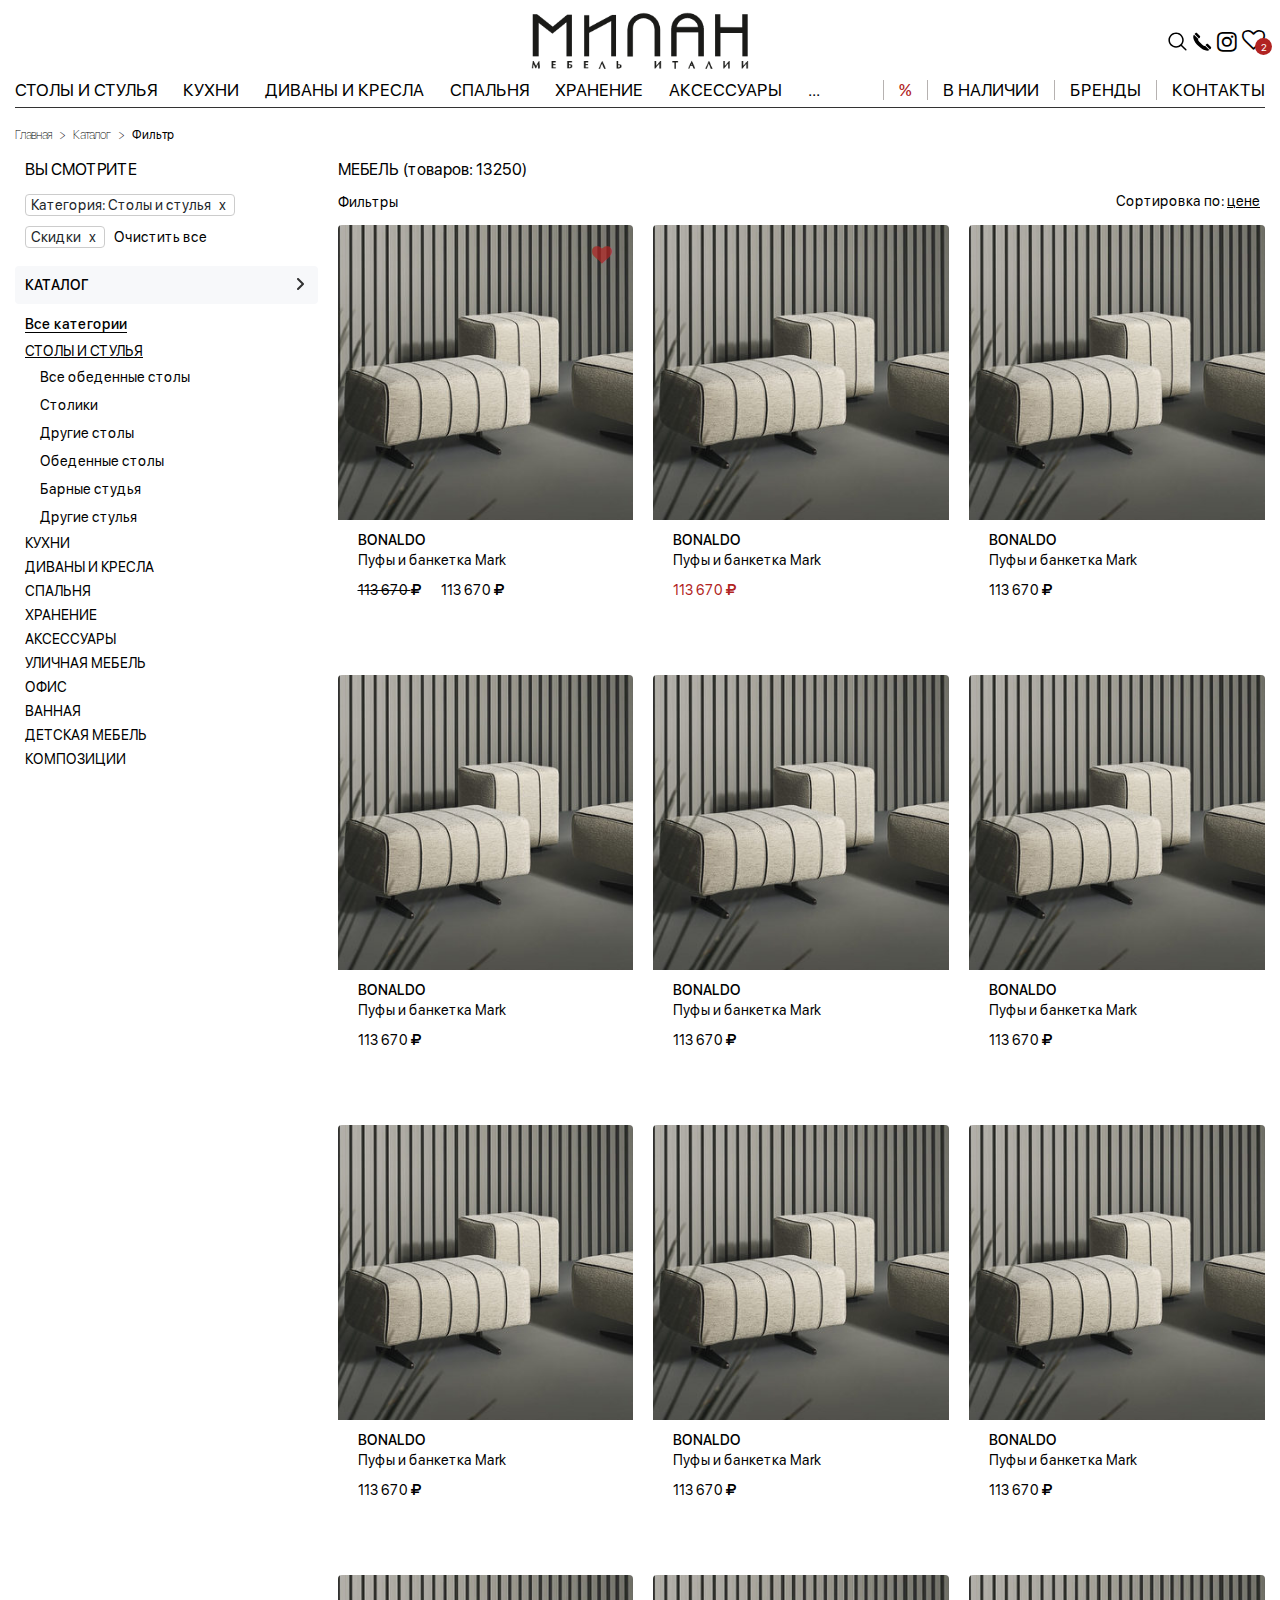
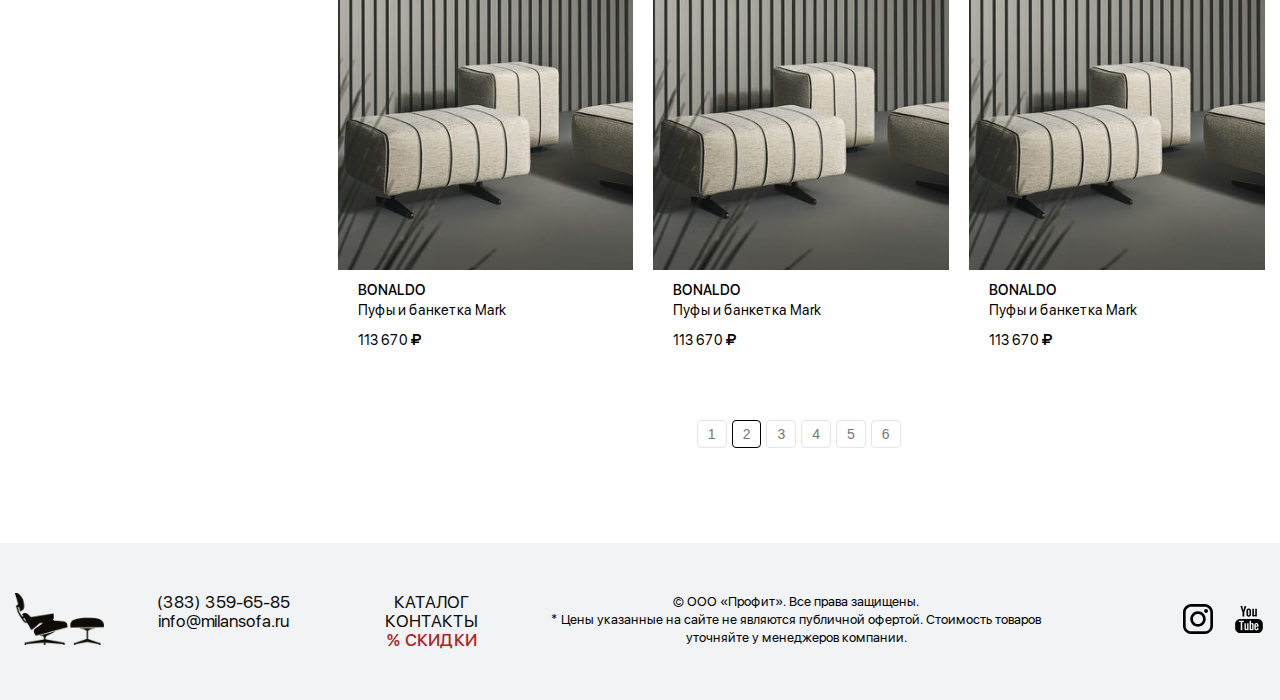
==== commit fb7bf4af: "Add files via upload" ====
--- a/index.html
+++ b/index.html
@@ -1887,40 +1887,449 @@
           <li class="accordion-li">
             <a href="#">Все категории</a>
           </li>
-          <li class="accordion-li2">
-            <a href="#">столы и стулья</a>
-          </li>
-          <li class="accordion-li2">
-            <a href="#">кухни</a>
-          </li>
-          <li class="accordion-li2">
-            <a href="#">диваны и кресла</a>
-          </li>
-          <li class="accordion-li2">
-            <a href="#">спальня</a>
-          </li>
-          <li class="accordion-li2">
-            <a href="#">хранение</a>
-          </li>
-          <li class="accordion-li2">
-            <a href="#">аксессуары</a>
-          </li>
-          <li class="accordion-li2">
-            <a href="#">уличная мебель</a>
-          </li>
-          <li class="accordion-li2">
-            <a href="#">офис</a>
-          </li>
-          <li class="accordion-li2">
-            <a href="#">ванная</a>
-          </li>
-          <li class="accordion-li2">
-            <a href="#">детская мебель</a>
-          </li>
-          <li class="accordion-li2">
-            <a href="#">композиции</a>
-          </li>
+
         </ul>
+        <div class="accordion">
+          <div class="item open">
+            
+              <div class="accordion-title">столы и стулья</div>
+            
+            <div class="hidden-box">  
+              <ul class="accordion-ul">
+                <li class="accordion-li3">
+                  <a href="#">
+                    Все обеденные столы
+                  </a>
+                </li>
+                <li class="accordion-li3">
+                  <a href="#">
+                    Столики
+                  </a>
+                </li>
+                <li class="accordion-li3">
+                  <a href="#">
+                    Другие столы
+                  </a>
+                </li>
+                <li class="accordion-li3">
+                  <a href="#">
+                    Обеденные столы
+                  </a>
+                </li>
+                <li class="accordion-li3">
+                  <a href="#">
+                    Барные студья
+                  </a>
+                </li>
+                <li class="accordion-li3">
+                  <a href="#">
+                    Другие стулья
+                  </a>
+                </li>
+              </ul>
+            </div>
+          </div>
+          <div class="item"> 
+            
+              <div class="accordion-title">кухни</div>
+            
+            <div class="hidden-box">
+              <ul class="accordion-ul">
+                <li class="accordion-li3">
+                  <a href="#">
+                    Все обеденные столы
+                  </a>
+                </li>
+                <li class="accordion-li3">
+                  <a href="#">
+                    Столики
+                  </a>
+                </li>
+                <li class="accordion-li3">
+                  <a href="#">
+                    Другие столы
+                  </a>
+                </li>
+                <li class="accordion-li3">
+                  <a href="#">
+                    Обеденные столы
+                  </a>
+                </li>
+                <li class="accordion-li3">
+                  <a href="#">
+                    Барные студья
+                  </a>
+                </li>
+                <li class="accordion-li3">
+                  <a href="#">
+                    Другие стулья
+                  </a>
+                </li>
+              </ul>
+              
+            </div>
+          </div>
+          <div class="item">
+            
+              <div class="accordion-title">диваны и кресла</div>
+            
+            <div class="hidden-box">
+              <ul class="accordion-ul">
+                <li class="accordion-li3">
+                  <a href="#">
+                    Все обеденные столы
+                  </a>
+                </li>
+                <li class="accordion-li3">
+                  <a href="#">
+                    Столики
+                  </a>
+                </li>
+                <li class="accordion-li3">
+                  <a href="#">
+                    Другие столы
+                  </a>
+                </li>
+                <li class="accordion-li3">
+                  <a href="#">
+                    Обеденные столы
+                  </a>
+                </li>
+                <li class="accordion-li3">
+                  <a href="#">
+                    Барные студья
+                  </a>
+                </li>
+                <li class="accordion-li3">
+                  <a href="#">
+                    Другие стулья
+                  </a>
+                </li>
+              </ul>
+              
+            </div>
+          </div>
+          <div class="item">
+          
+            <div class="accordion-title">спальня</div> 
+          
+            <div class="hidden-box">
+              <ul class="accordion-ul">
+                <li class="accordion-li3">
+                  <a href="#">
+                    Все обеденные столы
+                  </a>
+                </li>
+                <li class="accordion-li3">
+                  <a href="#">
+                    Столики
+                  </a>
+                </li>
+                <li class="accordion-li3">
+                  <a href="#">
+                    Другие столы
+                  </a>
+                </li>
+                <li class="accordion-li3">
+                  <a href="#">
+                    Обеденные столы
+                  </a>
+                </li>
+                <li class="accordion-li3">
+                  <a href="#">
+                    Барные студья
+                  </a>
+                </li>
+                <li class="accordion-li3">
+                  <a href="#">
+                    Другие стулья
+                  </a>
+                </li>
+              </ul>
+            
+            </div>
+          </div>
+          <div class="item">
+          
+            <div class="accordion-title">хранение</div>
+          
+            <div class="hidden-box">
+              <ul class="accordion-ul">
+                <li class="accordion-li3">
+                  <a href="#">
+                    Все обеденные столы
+                  </a>
+                </li>
+                <li class="accordion-li3">
+                  <a href="#">
+                    Столики
+                  </a>
+                </li>
+                <li class="accordion-li3">
+                  <a href="#">
+                    Другие столы
+                  </a>
+                </li>
+                <li class="accordion-li3">
+                  <a href="#">
+                    Обеденные столы
+                  </a>
+                </li>
+                <li class="accordion-li3">
+                  <a href="#">
+                    Барные студья
+                  </a>
+                </li>
+                <li class="accordion-li3">
+                  <a href="#">
+                    Другие стулья
+                  </a>
+                </li>
+              </ul>
+            
+            </div>
+          </div>
+          <div class="item">
+            
+              <div class="accordion-title">аксессуары</div>
+            
+            <div class="hidden-box">
+              <ul class="accordion-ul">
+                <li class="accordion-li3">
+                  <a href="#">
+                    Все обеденные столы
+                  </a>
+                </li>
+                <li class="accordion-li3">
+                  <a href="#">
+                    Столики
+                  </a>
+                </li>
+                <li class="accordion-li3">
+                  <a href="#">
+                    Другие столы
+                  </a>
+                </li>
+                <li class="accordion-li3">
+                  <a href="#">
+                    Обеденные столы
+                  </a>
+                </li>
+                <li class="accordion-li3">
+                  <a href="#">
+                    Барные студья
+                  </a>
+                </li>
+                <li class="accordion-li3">
+                  <a href="#">
+                    Другие стулья
+                  </a>
+                </li>
+              </ul>
+            
+            </div>
+          </div>
+          <div class="item">
+            
+              <div class="accordion-title">уличная мебель</div>
+            
+            <div class="hidden-box">
+              <ul class="accordion-ul">
+                <li class="accordion-li3">
+                  <a href="#">
+                    Все обеденные столы
+                  </a>
+                </li>
+                <li class="accordion-li3">
+                  <a href="#">
+                    Столики
+                  </a>
+                </li>
+                <li class="accordion-li3">
+                  <a href="#">
+                    Другие столы
+                  </a>
+                </li>
+                <li class="accordion-li3">
+                  <a href="#">
+                    Обеденные столы
+                  </a>
+                </li>
+                <li class="accordion-li3">
+                  <a href="#">
+                    Барные студья
+                  </a>
+                </li>
+                <li class="accordion-li3">
+                  <a href="#">
+                    Другие стулья
+                  </a>
+                </li>
+              </ul>
+            
+            </div>
+          </div>
+          <div class="item">
+            
+              <div class="accordion-title">офис</div>
+            
+            <div class="hidden-box">
+              <ul class="accordion-ul">
+                <li class="accordion-li3">
+                  <a href="#">
+                    Все обеденные столы
+                  </a>
+                </li>
+                <li class="accordion-li3">
+                  <a href="#">
+                    Столики
+                  </a>
+                </li>
+                <li class="accordion-li3">
+                  <a href="#">
+                    Другие столы
+                  </a>
+                </li>
+                <li class="accordion-li3">
+                  <a href="#">
+                    Обеденные столы
+                  </a>
+                </li>
+                <li class="accordion-li3">
+                  <a href="#">
+                    Барные студья
+                  </a>
+                </li>
+                <li class="accordion-li3">
+                  <a href="#">
+                    Другие стулья
+                  </a>
+                </li>
+              </ul>
+            
+            </div>
+          </div>
+          <div class="item">
+            
+              <div class="accordion-title">ванная</div>
+            
+            <div class="hidden-box">
+              <ul class="accordion-ul">
+                <li class="accordion-li3">
+                  <a href="#">
+                    Все обеденные столы
+                  </a>
+                </li>
+                <li class="accordion-li3">
+                  <a href="#">
+                    Столики
+                  </a>
+                </li>
+                <li class="accordion-li3">
+                  <a href="#">
+                    Другие столы
+                  </a>
+                </li>
+                <li class="accordion-li3">
+                  <a href="#">
+                    Обеденные столы
+                  </a>
+                </li>
+                <li class="accordion-li3">
+                  <a href="#">
+                    Барные студья
+                  </a>
+                </li>
+                <li class="accordion-li3">
+                  <a href="#">
+                    Другие стулья
+                  </a>
+                </li>
+              </ul>
+            
+            </div>
+          </div>
+          <div class="item">
+            
+              <div class="accordion-title">детская мебель</div>
+            
+            <div class="hidden-box">
+              <ul class="accordion-ul">
+                <li class="accordion-li3">
+                  <a href="#">
+                    Все обеденные столы
+                  </a>
+                </li>
+                <li class="accordion-li3">
+                  <a href="#">
+                    Столики
+                  </a>
+                </li>
+                <li class="accordion-li3">
+                  <a href="#">
+                    Другие столы
+                  </a>
+                </li>
+                <li class="accordion-li3">
+                  <a href="#">
+                    Обеденные столы
+                  </a>
+                </li>
+                <li class="accordion-li3">
+                  <a href="#">
+                    Барные студья
+                  </a>
+                </li>
+                <li class="accordion-li3">
+                  <a href="#">
+                    Другие стулья
+                  </a>
+                </li>
+              </ul>
+            
+            </div>
+          </div>
+          <div class="item">
+            
+              <div class="accordion-title">композиции</div>
+           
+            <div class="hidden-box">
+              <ul class="accordion-ul">
+                <li class="accordion-li3">
+                  <a href="#">
+                    Все обеденные столы
+                  </a>
+                </li>
+                <li class="accordion-li3">
+                  <a href="#">
+                    Столики
+                  </a>
+                </li>
+                <li class="accordion-li3">
+                  <a href="#">
+                    Другие столы
+                  </a>
+                </li>
+                <li class="accordion-li3">
+                  <a href="#">
+                    Обеденные столы
+                  </a>
+                </li>
+                <li class="accordion-li3">
+                  <a href="#">
+                    Барные студья
+                  </a>
+                </li>
+                <li class="accordion-li3">
+                  <a href="#">
+                    Другие стулья
+                  </a>
+                </li>
+              </ul>
+            
+            </div>
+          </div>         
+        </div>
       </div>
     </div>
   </div>
@@ -1941,6 +2350,14 @@
               <div class="clear"></div>
               
             </div>
+            <div class="catalog-titles2">
+                    <div class="catalog-title">
+                      Мебель
+                    </div>
+                    <div class="catalog-suptitle">
+                      (товаров: 13250)
+                    </div>
+                  </div>
               <div class="row work-right">
                 <div class="col-6 col-sm-6 col-md-6 col-lg-6 col-right-work">
                   
--- a/css/main.css
+++ b/css/main.css
@@ -103,7 +103,7 @@
 .header-fixed {
   width: 100%;
   position: fixed;
-  z-index: 1;
+  z-index: 2;
 }
 
 .header-fixed.sticky {
@@ -894,6 +894,106 @@
     
 }
 
+
+
+
+/*ACCARDION*/
+
+.accordion {
+  padding: 0 0 0 0;
+  margin: 0 0 0 0;
+}
+
+.accordion .item {
+  cursor: pointer;
+
+  grid-template-columns: auto 1fr auto;
+  column-gap: 24px;
+  row-gap: 32px;
+
+  align-items: center;
+  transition: border-top 0.3s;
+}
+.accordion .item.open {
+
+}
+.accordion .item.open .hidden-box {
+  display: block;
+  font-size: 16px;
+  line-height: 28px;
+  color: #151922;
+}
+
+.accordion-li3 a {
+  font-size: 14px;
+  line-height: 24px;
+  color: #000;
+}
+
+.text {
+  margin: 0;
+}
+
+.accordion .item.open .hidden-box2 {
+  display: block;
+  font-size: 16px;
+  line-height: 28px;
+  color: #151922;
+}
+.accordion .item.open .accordion-title {
+  text-decoration: underline;
+}
+
+.accordion-title {
+  width: auto;
+  font-size: 14px;
+  line-height: 24px;
+  text-transform: uppercase;
+  color: #000000;
+}
+
+.accordion .text {
+  position: relative;
+  padding: 0 0 0 0;
+    width: 100%;
+    display: flex;
+    align-items: center;
+    font-size: 14px;
+  line-height: 24px;
+  text-transform: uppercase;
+  color: #000000;
+    letter-spacing: -0.005em;
+    margin: 0;
+}
+
+.accordion .item.open .text {
+  transition: color 0.3s;
+}
+.accordion .icon {
+  position: absolute;
+  top:0;
+  right:0;
+  width: auto;
+  height: auto;
+  
+  transition: transform 0.2s ease-in;
+}
+.accordion .item.open .icon {
+  transform: rotate(180deg);
+}
+.accordion .hidden-box {
+  grid-column: 1;
+  display: none;
+  transition: display 0.2 ease-in;
+  padding: 0 0 0 15px;
+}
+
+
+
+
+
+
+
 .accordion-input:focus {
   outline: none;
 }
@@ -930,6 +1030,10 @@
 
 .catalog-titles {
   display: flex;
+}
+
+.catalog-titles2 {
+  display: none;
 }
 
 .catalog-title {
@@ -1611,7 +1715,6 @@
   padding: 15px 0 0 0;
   position: relative;
   display: block;
-  z-index: 2;
 }
 
 .btn:not(:disabled):not(.disabled) {
@@ -1788,7 +1891,7 @@
 }
 
 .burger-box {
-  z-index: 10;
+  z-index: 1;
   position: relative;
  
   display: block;
@@ -1878,7 +1981,7 @@
   -moz-transition: all 0.25s linear;
   transition: all 0.25s linear;
   background: #fff;
-  z-index: 998;
+  z-index: 9999 !important;
   overflow-y: auto;
   -webkit-overflow-scrolling: touch;
 }
--- a/css/media.css
+++ b/css/media.css
@@ -430,6 +430,11 @@
 		display: none;
 	}
 
+	.catalog-titles2 {
+		padding: 15px 0 0 10px;
+		display: flex;
+	}
+
 	.modal-mobila {
 	  display: block;
 	}
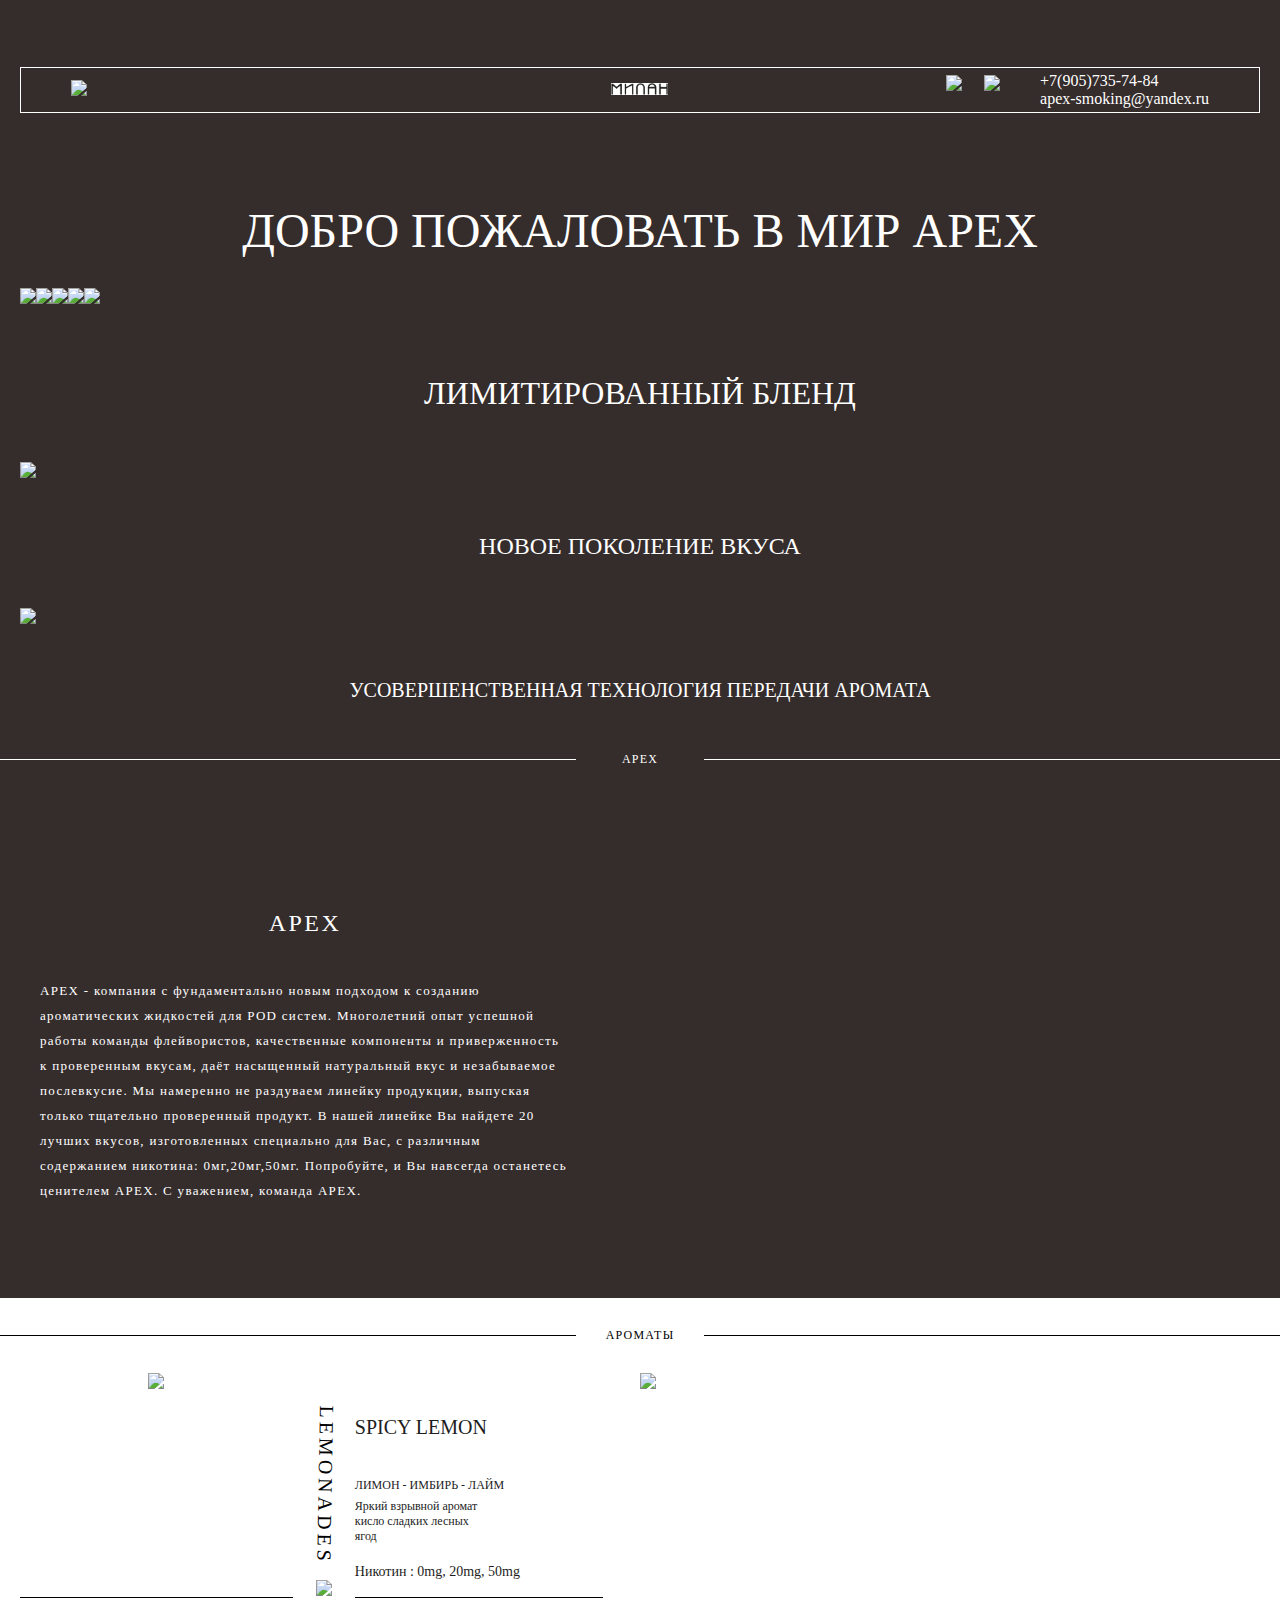
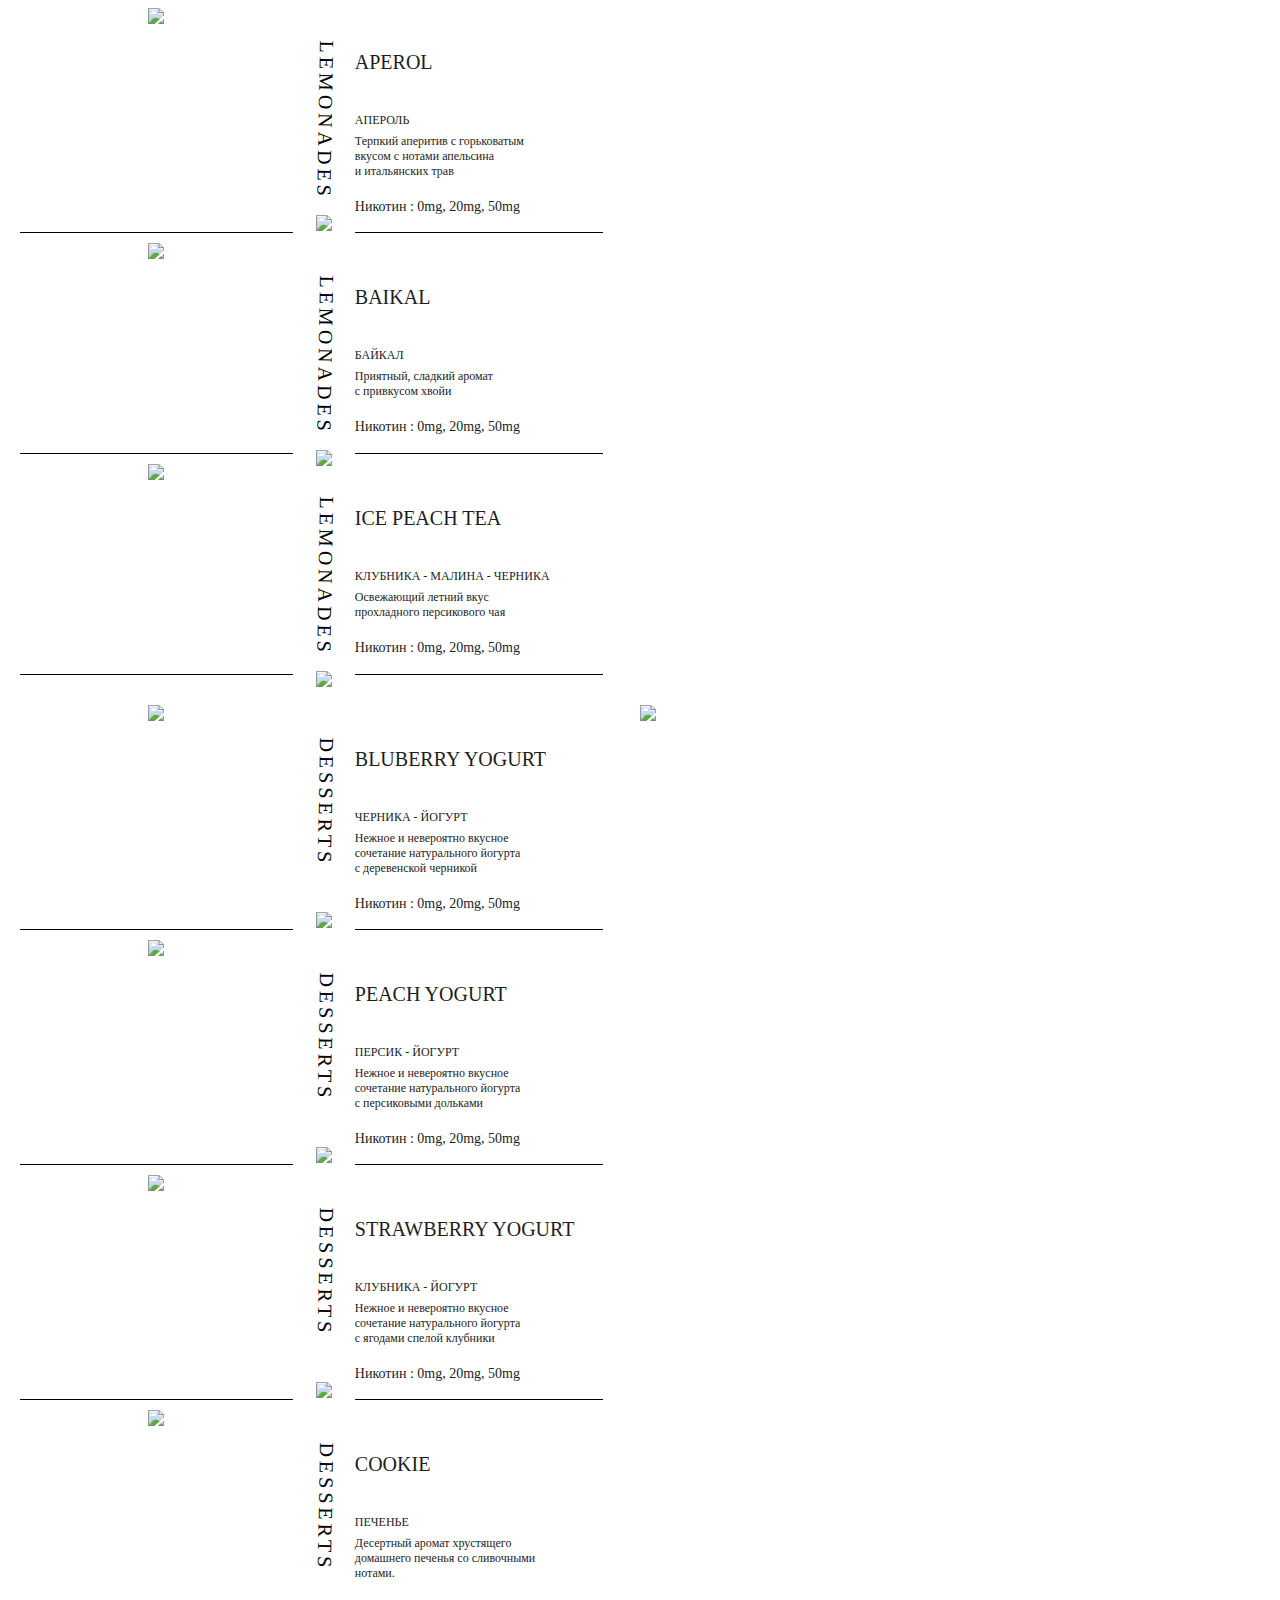
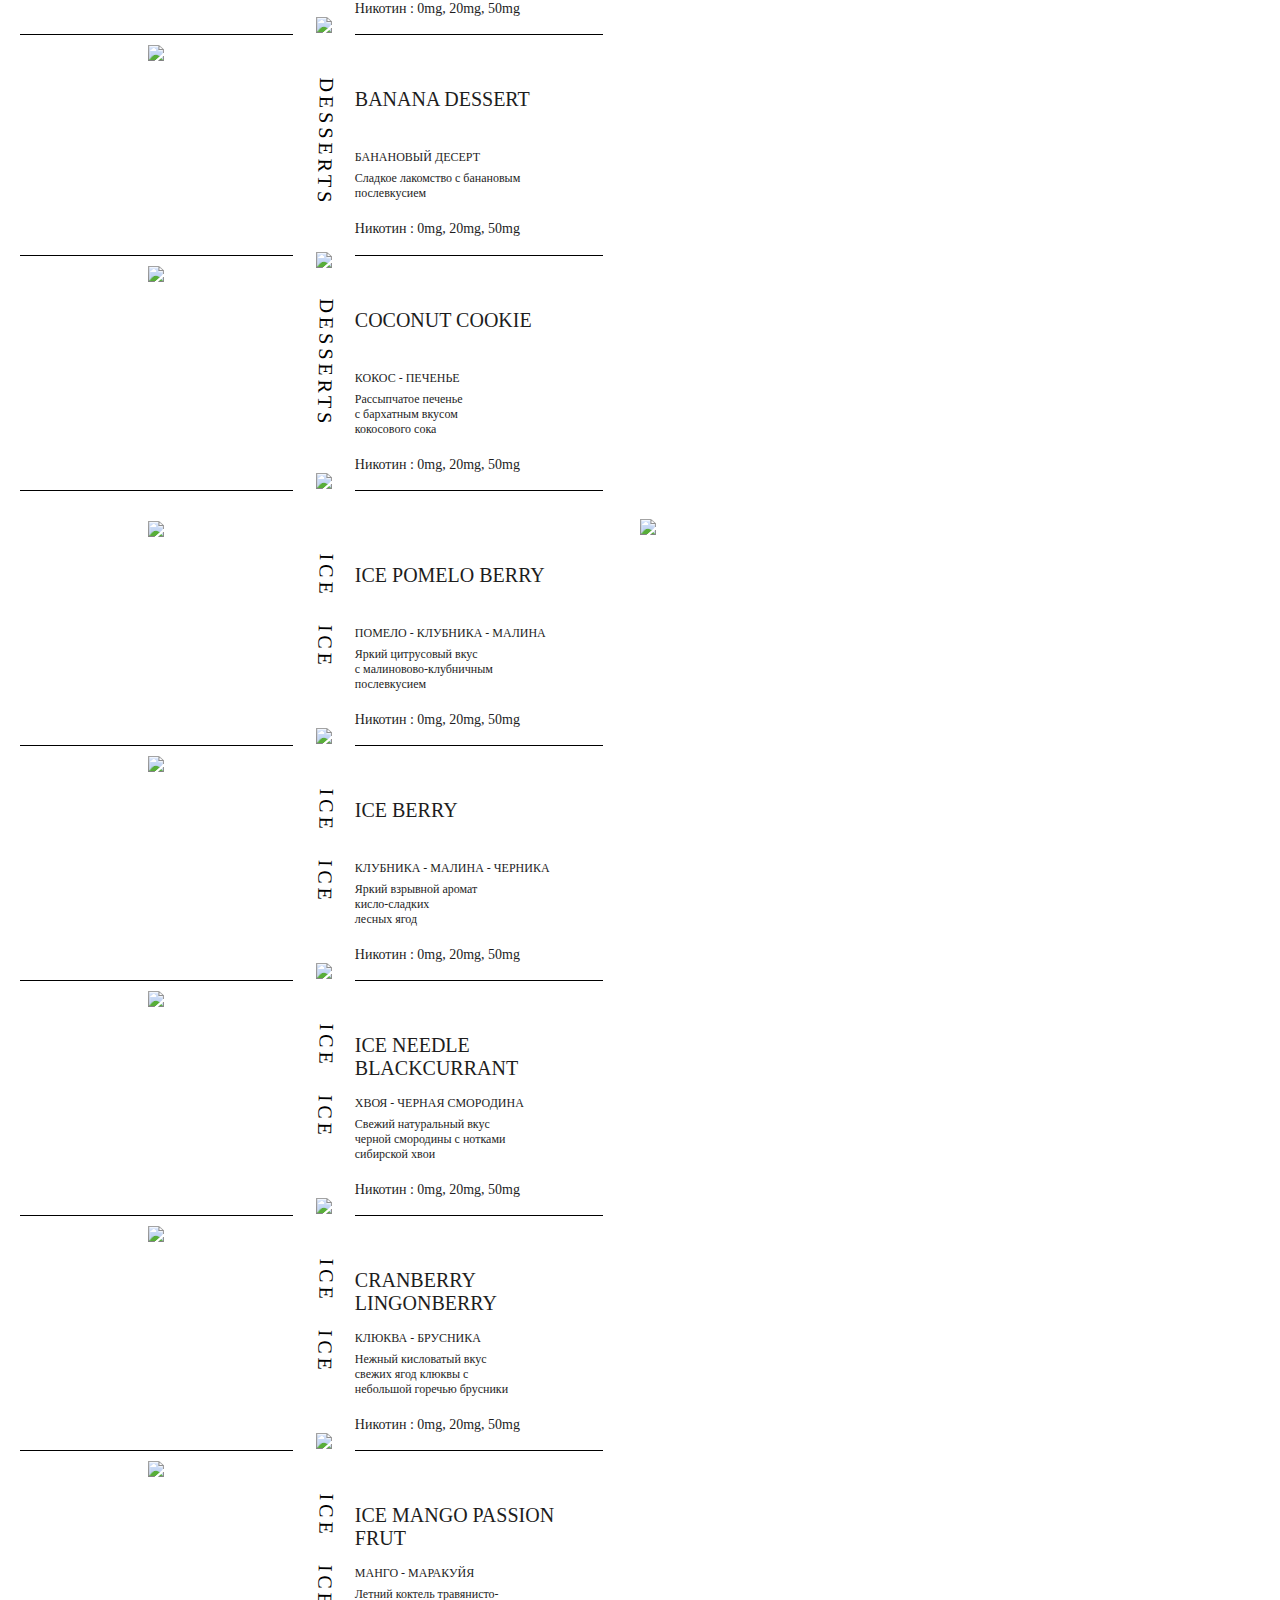
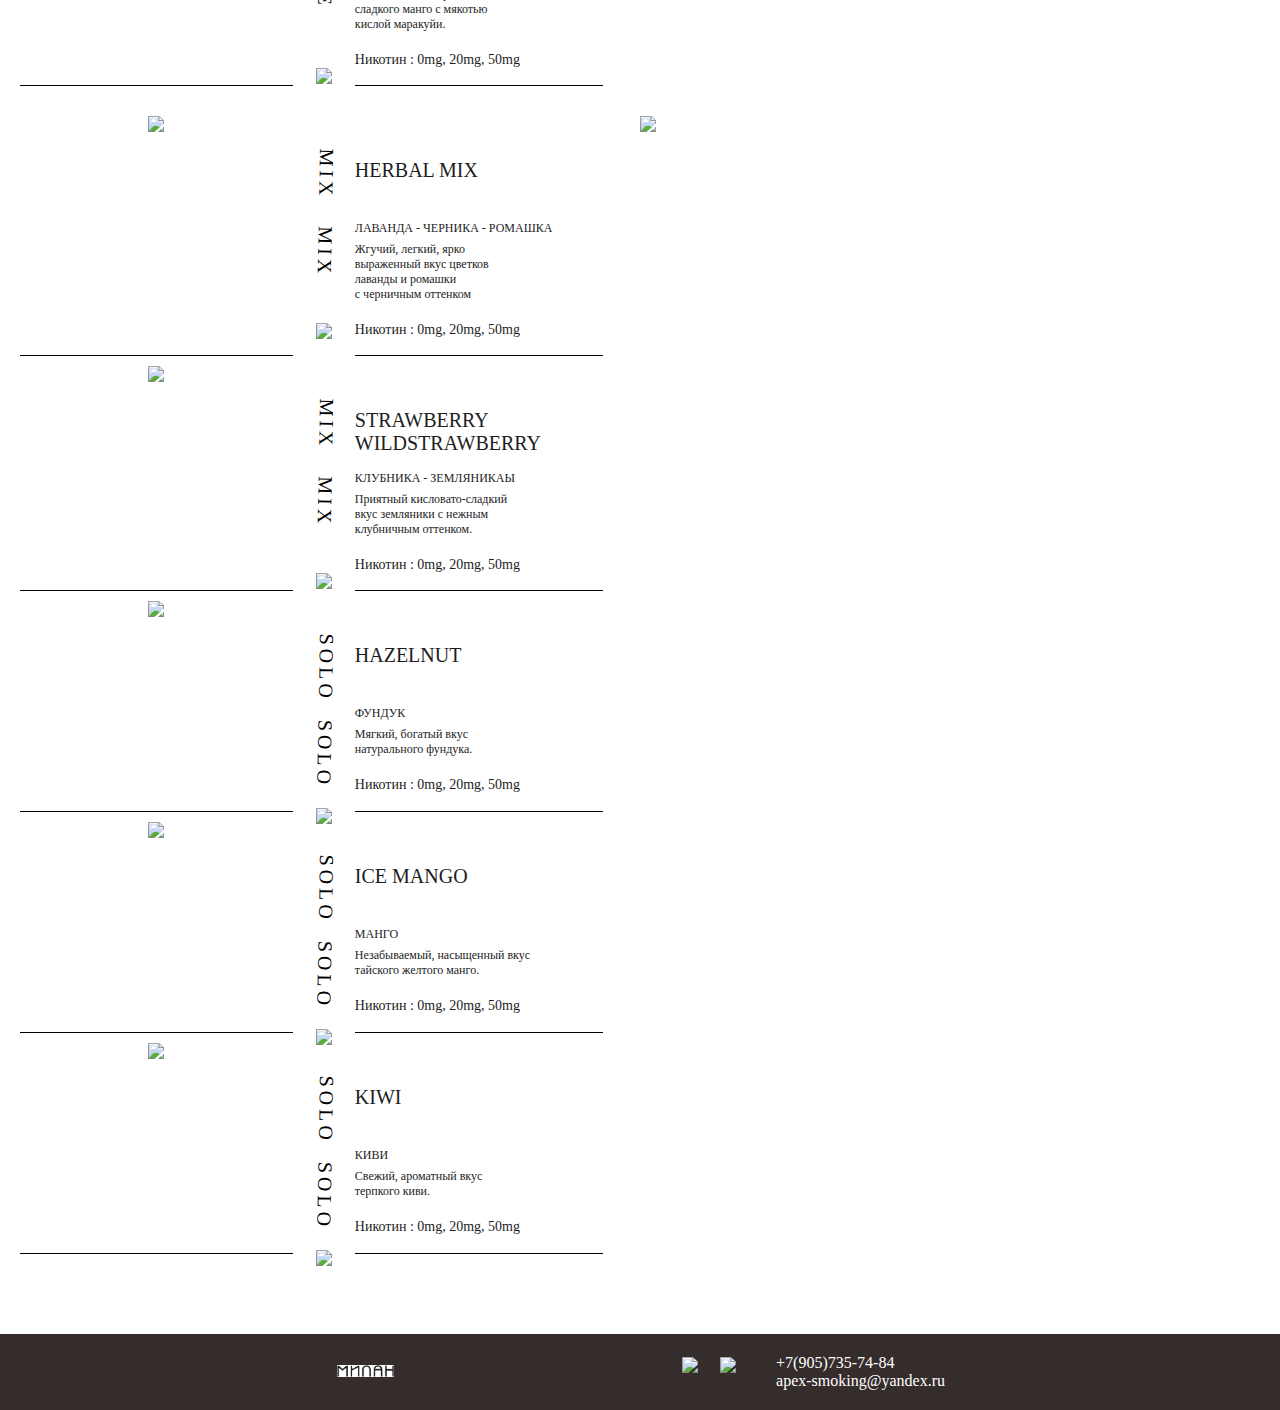
==== commit b89ed885: "Add files via upload" ====
--- a/index.html
+++ b/index.html
@@ -1,4 +1,5 @@
-<!DOCTYPE html><html lang="ru">
+<!DOCTYPE html>
+<html lang="ru">
   <head>
     <meta charset="utf-8">
     <meta http-equiv="X-UA-Compatible" content="IE=edge">
@@ -7,10 +8,8 @@
     <title></title>
 
     <!-- CSS -->
-    <link href="css/bootstrap.min.css" rel="stylesheet">
-    <link href="css/main.css?2" rel="stylesheet">
-    <link href="css/media.css?3" rel="stylesheet">
-    <link href="css/font-awesome.css?1" rel="stylesheet">
+    <link href="css/main.css" rel="stylesheet">
+    <link href="css/media.css" rel="stylesheet">
 
 
     <!-- HTML5 shim and Respond.js for IE8 support of HTML5 elements and media queries -->
@@ -20,3075 +19,706 @@
       <script src="https://oss.maxcdn.com/respond/1.4.2/respond.min.js"></script>
     <![endif]-->
   </head>
-
+   
   
   <body>
-    <header class="header-fixed">
+    <header>
       <div class="container">
-        <div class="row">
-          <div class="col-3 col-sm-4 col-md-4 col-lg-4 col-header">
-            <div class="header-link-mobila">
-              <a href="#">
-                <svg xmlns="http://www.w3.org/2000/svg" xmlns:xlink="http://www.w3.org/1999/xlink" version="1.1" width="40" height="40" viewBox="0 0 400 400" xml:space="preserve">
-                  <g transform="matrix(12.5 0 0 12.5 200 200)"  >
-                  <path style="stroke: none; stroke-width: 1; stroke-dasharray: none; stroke-linecap: butt; stroke-dashoffset: 0; stroke-linejoin: miter; stroke-miterlimit: 4; fill: rgb(0,0,0); fill-rule: nonzero; opacity: 1;"  transform=" translate(-8, -8)" d="M 12.166 8.94 c -0.524 1.062 -1.234 2.12 -1.96 3.07 A 31.493 31.493 0 0 1 8 14.58 a 31.481 31.481 0 0 1 -2.206 -2.57 c -0.726 -0.95 -1.436 -2.008 -1.96 -3.07 C 3.304 7.867 3 6.862 3 6 a 5 5 0 0 1 10 0 c 0 0.862 -0.305 1.867 -0.834 2.94 z M 8 16 s 6 -5.686 6 -10 A 6 6 0 0 0 2 6 c 0 4.314 6 10 6 10 z" stroke-linecap="round" />
-                  </g>
-                  <g transform="matrix(12.5 0 0 12.5 200 175)"  >
-                  <path style="stroke: none; stroke-width: 1; stroke-dasharray: none; stroke-linecap: butt; stroke-dashoffset: 0; stroke-linejoin: miter; stroke-miterlimit: 4; fill: rgb(0,0,0); fill-rule: nonzero; opacity: 1;"  transform=" translate(-8, -6)" d="M 8 8 a 2 2 0 1 1 0 -4 a 2 2 0 0 1 0 4 z m 0 1 a 3 3 0 1 0 0 -6 a 3 3 0 0 0 0 6 z" stroke-linecap="round" />
-                  </g>
-                </svg>
-              </a>
-            </div>
-          </div>
-          <div class="col-6 col-sm-4 col-md-4 col-lg-4 head-logo">
-              <div class="header-logo">
-                <a class="logo-img contain" href="#">
-                  <!--<img src="images/logo.png" alt="">-->
-                </a>
-                <a class="header-link contain" href="#">
-                  <!--<img src="images/sign.png" alt="">-->
-                </a>
-              </div>
-
-        
-          </div> 
-          <div class="col-3 col-sm-4 col-md-4 col-lg-4 head-wrap">
-            <div class="header-social">
-              <ul class="social-ul">
-                <li class="social-li social-mb">
-                  <a href="#">
-                    <svg width="19" height="19" xmlns="http://www.w3.org/2000/svg" xmlns:xlink="http://www.w3.org/1999/xlink" version="1.1" id="Layer_1" viewBox="0 0 512 512" xml:space="preserve" class="search">
-                    <path id="icon-search" d="M495,466.2L377.2,348.4c29.2-35.6,46.8-81.2,46.8-130.9C424,103.5,331.5,11,217.5,11C103.4,11,11,103.5,11,217.5   S103.4,424,217.5,424c49.7,0,95.2-17.5,130.8-46.7L466.1,495c8,8,20.9,8,28.9,0C503,487.1,503,474.1,495,466.2z M217.5,382.9   C126.2,382.9,52,308.7,52,217.5S126.2,52,217.5,52C308.7,52,383,126.3,383,217.5S308.7,382.9,217.5,382.9z"></path>&gt;
-                    </svg>
-
-                     <form id="searchForm" action="/catalog" class="scan abs hid hide">
-                      <input type="text" id="searchInput" name="q" class="fadeInRight animated" placeholder="Искать среди 12 437 изделий, производителей…">
-                  </form>
-                  </a>
-
-
-                </li>
-                <li class="social-li social-mb">
-                  <a href="#" class="">
-                    <svg xmlns="http://www.w3.org/2000/svg" xmlns:xlink="http://www.w3.org/1999/xlink" version="1.1" id="Layer_1" width="24" height="24" viewBox="0 0 512 512" xml:space="preserve" class="phone-icon flip-horisontal">
-                      <path id="icon-phone" d="M349 179l112 -111c49,49 1,177 -107,286 -109,108 -237,156 -286,107l111 -112c22,22 45,0 107,-63 63,-62 85,-85 63,-107zm-246 130l-76 76c-9,9 -9,25 0,35l27 27 112 -112 -27 -26c-10,-10 -26,-10 -36,0zm282 -282l-76 76c-10,10 -10,26 0,36l26 27 112 -112 -27 -27c-10,-9 -26,-9 -35,0z"></path>
-                    </svg>
-                    <!--<svg xmlns="http://www.w3.org/2000/svg" xmlns:xlink="http://www.w3.org/1999/xlink" version="1.1" id="Layer_1" width="24" height="24" viewBox="0 0 512 512" xml:space="preserve" class="icon-phone flip-horisontal">
-                    <path id="icon-phone" d="M349 179l112 -111c49,49 1,177 -107,286 -109,108 -237,156 -286,107l111 -112c22,22 45,0 107,-63 63,-62 85,-85 63,-107zm-246 130l-76 76c-9,9 -9,25 0,35l27 27 112 -112 -27 -26c-10,-10 -26,-10 -36,0zm282 -282l-76 76c-10,10 -10,26 0,36l26 27 112 -112 -27 -27c-10,-9 -26,-9 -35,0z"></path>-->
-                </svg>
-                  </a>
-                </li>
-                <li class="social-li social-mb">
-                  <a href="#">
-                    <i class="fa fa-instagram insta-icon"></i>
-                  </a>
-                </li>
-                <li class="social-li">
-                  <a href="#">
-                    <i class="fa fa-heart-o heart-icon">
-                      <div class="favorites-qty">2</div>
-                    </i>
-                  </a>
-                </li>
-                <li class="social-li social-only-mb">
-                  <a href="#" class="">
-                    <svg xmlns="http://www.w3.org/2000/svg" xmlns:xlink="http://www.w3.org/1999/xlink" version="1.1" id="Layer_1" width="24" height="24" viewBox="0 0 512 512" xml:space="preserve" class="phone-icon flip-horisontal">
-                      <path id="icon-phone" d="M349 179l112 -111c49,49 1,177 -107,286 -109,108 -237,156 -286,107l111 -112c22,22 45,0 107,-63 63,-62 85,-85 63,-107zm-246 130l-76 76c-9,9 -9,25 0,35l27 27 112 -112 -27 -26c-10,-10 -26,-10 -36,0zm282 -282l-76 76c-10,10 -10,26 0,36l26 27 112 -112 -27 -27c-10,-9 -26,-9 -35,0z"></path>
-                    </svg>
-                    <!--<svg xmlns="http://www.w3.org/2000/svg" xmlns:xlink="http://www.w3.org/1999/xlink" version="1.1" id="Layer_1" width="24" height="24" viewBox="0 0 512 512" xml:space="preserve" class="icon-phone flip-horisontal">
-                    <path id="icon-phone" d="M349 179l112 -111c49,49 1,177 -107,286 -109,108 -237,156 -286,107l111 -112c22,22 45,0 107,-63 63,-62 85,-85 63,-107zm-246 130l-76 76c-9,9 -9,25 0,35l27 27 112 -112 -27 -26c-10,-10 -26,-10 -36,0zm282 -282l-76 76c-10,10 -10,26 0,36l26 27 112 -112 -27 -27c-10,-9 -26,-9 -35,0z"></path>-->
-                    </svg>
-                  </a>
-                </li>
-              </ul>
-            </div>
-          </div>
-          <div class="col-md-12 header-border">
-            <div class="row mobila-header">
-              <div class="col-2">
-                <div class="burger">
-                  <i>
-                    <svg width="18" height="18" viewBox="0 0 18 18" fill="none" xmlns="http://www.w3.org/2000/svg">
-                      <path d="M3.15643 9.75L14.8436 9.75C15.3442 9.75 15.75 9.43436 15.75 9.045L15.75 8.955C15.75 8.56564 15.3442 8.25 14.8436 8.25L3.15643 8.25C2.65582 8.25 2.25 8.56564 2.25 8.955L2.25 9.045C2.25 9.43436 2.65582 9.75 3.15643 9.75Z" fill="#444444"/>
-                      <path d="M2.955 6L15.045 6C15.4344 6 15.75 5.68436 15.75 5.295L15.75 5.205C15.75 4.81564 15.4344 4.5 15.045 4.5L2.955 4.5C2.56564 4.5 2.25 4.81564 2.25 5.205L2.25 5.295C2.25 5.68436 2.56564 6 2.955 6Z" fill="#444444"/>
-                      <path d="M2.955 13.5L15.045 13.5C15.4344 13.5 15.75 13.1844 15.75 12.795L15.75 12.705C15.75 12.3156 15.4344 12 15.045 12L2.955 12C2.56564 12 2.25 12.3156 2.25 12.705L2.25 12.795C2.25 13.1844 2.56564 13.5 2.955 13.5Z" fill="#444444"/>
-                    </svg>
-                  </i>
-                </div>
-              </div>
-              <div class="col-10">
-                <div class="header-input-mb">
-                <input class="header-input" type="text" size="40" placeholder="">
-                </div>
-              </div>
-            </div>
-            <div class="header-bottom">
-
-              <ul class="header-ul">
-                <li class="header-li">
-                  <a href="#">Столы и стулья</a>
-                  <div class="header-open">
-                    <div class="row ">
-                      <div class="submenu">
-                        <div class="rubbery-box">
-                          <div class="row">
-                            <div class="w-33 sm-w40 ">
-                              <ul class="header-open-ul">
-                                <li class="header-open-li">
-                                  <a href="#">Все обеденные столы</a>
-                                </li>
-                                <li class="header-open-li2">
-                                  <a href="#">Стеклянные столы</a>
-                                </li>
-                                <li class="header-open-li2">
-                                  <a href="#">Деревянные столы</a>
-                                </li>
-                                <li class="header-open-li2">
-                                  <a href="#">Раздвижные столы</a>
-                                </li>
-                                <li class="header-open-li2">
-                                  <a href="#">Прямоугольные столы</a>
-                                </li>
-                                <li class="header-open-li2">
-                                  <a href="#">Квадратные столы</a>
-                                </li>
-                                <li class="header-open-li2">
-                                  <a href="#">Круглые (овальные) столы</a>
-                                </li>
-                                <li class="header-open-li2">
-                                  <a href="#">Круглые раздвижные столы</a>
-                                </li>
-                              </ul>
-                            </div>
-                            <div class="w-33 sm-w30 ">
-                              <ul class="header-open-ul">
-                                <li class="header-open-li">
-                                  <a href="#">Другие столы</a>
-                                </li>
-                                <li class="header-open-li2">
-                                  <a href="#">Туалетные столики</a>
-                                </li>
-                                <li class="header-open-li2">
-                                  <a href="#">Письменные столы</a>
-                                </li>
-                                <li class="header-open-li2">
-                                  <a href="#">Детские столы</a>
-                                </li>
-                                <li class="header-open-li2">
-                                  <a href="#">Барные столы</a>
-                                </li>
-                                <li class="header-open-li2">
-                                  <a href="#">Квадратные столы</a>
-                                </li>
-                                <li class="header-open-li2">
-                                  <a href="#">Консоли</a>
-                                </li>
-                                <li class="header-open-li2">
-                                  <a href="#">Уличные столы</a>
-                                </li>
-                              </ul>
-                            </div>
-                            <div class="w-33 sm-w30 ">
-                              <ul class="header-open-ul">
-                                <li class="header-open-li">
-                                  <a href="#">Барные стулья</a>
-                                </li>
-                                <li class="header-open-li2">
-                                  <a href="#">Полу-барные стулья</a>
-                                </li>
-                                <li class="header-open-li2">
-                                  <a href="#">Барные стулья со спинкой</a>
-                                </li>
-                                <li class="header-open-li2">
-                                  <a href="#">Барные стулья без спинки</a>
-                                </li>
-
-                              </ul>
-                            </div>
-                            <div class="w-33 sm-w40 ">
-                              <ul class="header-open-ul2">
-                                <li class="header-open-li">
-                                  <a href="#">Столики</a>
-                                </li>
-                                <li class="header-open-li2">
-                                  <a href="#">Круглые (овальные) журнальные столики</a>
-                                </li>
-                                <li class="header-open-li2">
-                                  <a href="#">Прямоугольные журнальные столики</a>
-                                </li>
-                                <li class="header-open-li2">
-                                  <a href="#">Квадратные журнальные столики</a>
-                                </li>
-                                <li class="header-open-li2">
-                                  <a href="#">Столы-трансформеры</a>
-                                </li>
-                                <li class="header-open-li2">
-                                  <a href="#">Придиванные столы</a>
-                                </li>
-                                <li class="header-open-li2">
-                                  <a href="#">Прикроватные столики</a>
-                                </li>
-                              </ul>
-                            </div>
-                            <div class="w-33 sm-w30 ">
-                              <ul class="header-open-ul2">
-                                <li class="header-open-li">
-                                  <a href="#">Обеденные стулья</a>
-                                </li>
-                                <li class="header-open-li2">
-                                  <a href="#">Стулья с высокой спинкой</a>
-                                </li>
-                                <li class="header-open-li2">
-                                  <a href="#">Стулья с подлокотниками</a>
-                                </li>
-                                <li class="header-open-li2">
-                                  <a href="#">Пластиковые стулья</a>
-                                </li>
-                                <li class="header-open-li2">
-                                  <a href="#">Дизайнерские стулья</a>
-                                </li>
-                              </ul>
-                            </div>
-                            <div class="w-33 sm-w30 ">
-                              <ul class="header-open-ul2">
-                                <li class="header-open-li">
-                                  <a href="#">Другие стулья</a>
-                                </li>
-                                <li class="header-open-li2">
-                                  <a href="#">Табуретки</a>
-                                </li>
-                                <li class="header-open-li2">
-                                  <a href="#">Складные стулья</a>
-                                </li>
-                                <li class="header-open-li2">
-                                  <a href="#">Садовые стулья</a>
-                                </li>
-                                <li class="header-open-li2">
-                                  <a href="#">Офисные стулья</a>
-                                </li>
-                                <li class="header-open-li2">
-                                  <a href="#">Офисные кресла</a>
-                                </li>
-                              </ul>
-                            </div>
-                          </div>
-                        </div>
-                        <div class="fixed-box fb-1-2">
-                          <div class="images-col slim-col">
-                            <a href="/catalog/Vse-obedennie-stoli" class="image-box h100" style="background-image: url(/images/image1-1573393500.jpg);"></a>
-                          </div>
-                          <div class="images-col slim-col">
-                            <a href="#" class="image-box h50" style="background-image: url(/images/image2-1573393500.jpg);">
-                              <!--<img class="image-box h50" src="/images/image2-1573393500.jpg"/>-->
-                            </a>
-                            <a href="#" class="image-box h50" style="background-image: url(/images/image3-1573393500.jpg);"></a>
-                          </div>
-                        </div>
-                      </div>
-                    </div>
-                  </div>
-                </li>
-                <style>
-                  .image-box {
-                    cursor: pointer;
-                    display:block;
-                    background-size: cover;
-                    -webkit-background-size: cover;
-                    -o-background-size: cover;
-                    -moz-background-size: cover;
-                    background-position: center center;
-                    background-repeat: no-repeat;
-                  }
-                  .image-box + .image-box {
-                    margin-top: 20px;
-                  }
-                  .h100 {
-                    height: 414px;
-                  }
-                  .h50 {
-                    height: 197px;
-                  }
-                  .submenu {
-                    display: flex;
-                    flex-direction: row;
-                    justify-content: space-between;
-                    align-items: stretch;
-                    width: 100%;
-                    z-index: 98;
-                  }
-                  .fixed-box {
-                    /*background-color: #FF9999;*/
-                    display: inline-flex;
-                  }
-                  .fb-1-2 {
-                    flex: 0 0 488px;
-                  }
-                  .fb-1w-2 {
-                    flex: 0 0 718px;
-                  }
-                  .fb-2-1-2 {
-                    flex: 0 0 972px;
-                  }
-                  .rubbery-box {
-                    flex: 1 1 25%;
-                    /*background-color: #9999FF;*/
-                    padding-left:20px;
-                  }
-                  .images-col + .images-col {
-                    margin-left: 20px;
-                  }
-                  .images-col {
-                    /*background-color: green;*/
-                    height: 414px;
-                  }
-                  .slim-col {
-                    width: 234px;
-                  }
-                  .wide-col {
-                    width: 464px;
-                  }
-                  .w-33 {
-                    width: 33.333333333%;
-                  }
-                  .w-100 {
-                    width: 100%;
-                  }
-                  @media screen and (min-width: 1230px) and (max-width: 1310px) {
-                    .sm-w40 {
-                      width: 40%;
-                      padding-left: 0;
-                      padding-right: 0;
-                    }
-                    .sm-w30 {
-                      width: 30%;
-                      padding-left: 0;
-                      padding-right: 0;
-                    }
-                  }
-                  .breadcrumbs {padding: 0;}
-                </style>
-                <li class="header-li">
-                  <a href="#">Кухни</a>
-                  <div class="header-open">
-                    <div class="row ">
-                      <div class="submenu">
-                        <div class="rubbery-box">
-                          <div class="row">
-                            <div class="w-100">
-                              <ul class="header-open-ul">
-
-                                <li class="header-open-li2">
-                                  <a href="#">Современные кухни</a>
-                                </li>
-                                <li class="header-open-li2">
-                                  <a href="#">Классические кухни</a>
-                                </li>
-                                <li class="header-open-li2">
-                                  <a href="#">Кухни-острова</a>
-                                </li>
-                                <li class="header-open-li2">
-                                  <a href="#">Кухни в стиле Кантри</a>
-                                </li>
-                                <li class="header-open-li2">
-                                  <a href="#">Дизайнерские кухни</a>
-                                </li>
-                                <li class="header-open-li2">
-                                  <a href="#">Кухни в стиле Лофт</a>
-                                </li>
-                                <li class="header-open-li2">
-                                  <a href="#">Кухни Арт Деко</a>
-                                </li>
-                                <li class="header-open-li2">
-                                  <a href="#">Кухонные верстаки</a>
-                                </li>
-                              </ul>
-                            </div>
-                          </div>
-                        </div>
-                        <div class="fixed-box fb-2-1-2">
-                          <div class="images-col slim-col">
-                            <a href="#" class="image-box h50" style="background-image: url(/images/image1-1573392646.jpg);"></a>
-                            <a href="#" class="image-box h50" style="background-image: url(/images/image2-1573392646.jpg);"></a>
-                          </div>
-                          <div class="images-col wide-col">
-                            <a href="#" class="image-box h100" style="background-image: url(/images/image3-1573393221.jpg);"></a>
-                          </div>
-                          <div class="images-col slim-col">
-                            <a href="#" class="image-box h50" style="background-image: url(/images/image5-1573392696.jpg);"></a>
-                            <a href="#" class="image-box h50" style="background-image: url(/images/image4-1573392696.jpg);"></a>
-                          </div>
-                        </div>
-                      </div>
-                    </div>
-                  </div>
-                </li>
-                <li class="header-li">
-                  <a href="#">Диваны и кресла</a>
-                  <div class="header-open">
-                    <div class="row ">
-                      <div class="submenu">
-                        <div class="rubbery-box">
-                          <div class="row">
-                            <div class="w-33">
-                              <ul class="header-open-ul">
-                                <li class="header-open-li">
-                                  <a href="#">Все диваны</a>
-                                </li>
-                                <li class="header-open-li2">
-                                  <a href="#">Угловые диваны</a>
-                                </li>
-                                <li class="header-open-li2">
-                                  <a href="#">Диваны-кровати</a>
-                                </li>
-                                <li class="header-open-li2">
-                                  <a href="#">Круглые и скругленные диваны</a>
-                                </li>
-                                <li class="header-open-li2">
-                                  <a href="#">Диваны с высокой спинкой</a>
-                                </li>
-                                <li class="header-open-li2">
-                                  <a href="#">Диваны с реклайнерами</a>
-                                </li>
-                                <li class="header-open-li2">
-                                  <a href="#">Пуховые диваны</a>
-                                </li>
-                                <li class="header-open-li2">
-                                  <a href="#">Диваны с капитоне</a>
-                                </li>
-                                <li class="header-open-li2">
-                                  <a href="#">Дизайнерские диваны</a>
-                                </li>
-                                <li class="header-open-li2">
-                                  <a href="#">Детские диваны</a>
-                                </li>
-                                <li class="header-open-li2">
-                                  <a href="#">Диваны для офиса</a>
-                                </li>
-                                <li class="header-open-li2">
-                                  <a href="#">Диваны с низкой спинкой</a>
-                                </li>
-                                <li class="header-open-li2">
-                                  <a href="#">Диваны на высоких ножках</a>
-                                </li>
-                                <li class="header-open-li2">
-                                  <a href="#">Садовые (уличные) диваны</a>
-                                </li>
-                              </ul>
-                            </div>
-                            <div class="w-33">
-                              <ul class="header-open-ul">
-                                <li class="header-open-li">
-                                  <a href="#">Все кресла</a>
-                                </li>
-                                <li class="header-open-li2">
-                                  <a href="#">Кресла</a>
-                                </li>
-                                <li class="header-open-li2">
-                                  <a href="#">Шезлонги</a>
-                                </li>
-                                <li class="header-open-li2">
-                                  <a href="#">Кресла с пуфом для ног</a>
-                                </li>
-                                <li class="header-open-li2">
-                                  <a href="#">Кресла c высокой спинкой</a>
-                                </li>
-                                <li class="header-open-li2">
-                                  <a href="#">Кресла-качалки</a>
-                                </li>
-                                <li class="header-open-li2">
-                                  <a href="#">Кресла с реклайнерами</a>
-                                </li>
-                                <li class="header-open-li2">
-                                  <a href="#">Дизайнерские кресла</a>
-                                </li>
-                                <li class="header-open-li2">
-                                  <a href="#">Кресла-кровати</a>
-                                </li>
-                                <li class="header-open-li2">
-                                  <a href="#">Круглые кресла</a>
-                                </li>
-                                <li class="header-open-li2">
-                                  <a href="#">Офисные кресла</a>
-                                </li>
-                                <li class="header-open-li2">
-                                  <a href="#">Садовые (уличные) кресла</a>
-                                </li>
-                              </ul>
-                            </div>
-                            <div class="w-33">
-                              <ul class="header-open-ul">
-                                <li class="header-open-li">
-                                  <a href="#">Другое</a>
-                                </li>
-                                <li class="header-open-li2">
-                                  <a href="#">Кушетки</a>
-                                </li>
-                                <li class="header-open-li2">
-                                  <a href="#">Пуфы</a>
-                                </li>
-                                <li class="header-open-li2">
-                                  <a href="#">Скамьи</a>
-                                </li>
-                                <li class="header-open-li2">
-                                  <a href="#">Прикроватные пуфы (банкетки)</a>
-                                </li>
-
-                              </ul>
-                            </div>
-                          </div>
-                        </div>
-                        <div class="fixed-box fb-1-2">
-                          <div class="images-col slim-col">
-                            <a href="/catalog/Vse-obedennie-stoli" class="image-box h100" style="background-image: url(https://www.milansofa.ru/upload/menu/3/image/image1-1573393440.jpg);"></a>
-                          </div>
-                          <div class="images-col slim-col">
-                            <a href="#" class="image-box h50" style="background-image: url(https://www.milansofa.ru/upload/menu/3/image/image2-1573393440.jpg);"></a>
-                            <a href="#" class="image-box h50" style="background-image: url(https://www.milansofa.ru/upload/menu/3/image/image3-1573393393.jpg);"></a>
-                          </div>
-                        </div>
-                      </div>
-                    </div>
-                  </div>
-                </li>
-                <li class="header-li">
-                  <a href="#">Спальня</a>
-                  <div class="header-open">
-                    <div class="row ">
-                      <div class="submenu">
-                        <div class="rubbery-box">
-                          <div class="row">
-                            <div class="w-50">
-                              <ul class="header-open-ul">
-                                <li class="header-open-li">
-                                  <a href="#">Все кровати</a>
-                                </li>
-                                <li class="header-open-li2">
-                                  <a href="#">Двухспальные кровати</a>
-                                </li>
-                                <li class="header-open-li2">
-                                  <a href="#">Кровати с мягким изголовьем</a>
-                                </li>
-                                <li class="header-open-li2">
-                                  <a href="#">Кровати с балдахином</a>
-                                </li>
-                                <li class="header-open-li2">
-                                  <a href="#">Кровати с высоким изголовьем</a>
-                                </li>
-                                <li class="header-open-li2">
-                                  <a href="#">Кровати с изножьем</a>
-                                </li>
-                                <li class="header-open-li2">
-                                  <a href="#">Кровати с капитоне</a>
-                                </li>
-                                <li class="header-open-li2">
-                                  <a href="#">Круглые кровати</a>
-                                </li>
-                                <li class="header-open-li2">
-                                  <a href="#">Кровати с ящиком (подъёмным механизмом)</a>
-                                </li>
-                                <li class="header-open-li2">
-                                  <a href="#">Кованые кровати</a>
-                                </li>
-                                <li class="header-open-li2">
-                                  <a href="#">Двухъярусные кровати</a>
-                                </li>
-                                <li class="header-open-li2">
-                                  <a href="#">Односпальные кровати</a>
-                                </li>
-                                <li class="header-open-li2">
-                                  <a href="#">Детские кровати</a>
-                                </li>
-                                <li class="header-open-li2">
-                                  <a href="#">Кровати на ножках</a>
-                                </li>
-                                <li class="header-open-li2">
-                                  <a href="#">Дизайнерские кровати</a>
-                                </li>
-                              </ul>
-                            </div>
-                            <div class="w-50">
-                              <ul class="header-open-ul">
-                                <li class="header-open-li">
-                                  <a href="#">Дополнения</a>
-                                </li>
-                                <li class="header-open-li2">
-                                  <a href="#">Комоды</a>
-                                </li>
-                                <li class="header-open-li2">
-                                  <a href="#">Прикроватные пуфы (банкетки)</a>
-                                </li>
-                                <li class="header-open-li2">
-                                  <a href="#">Прикроватные столики</a>
-                                </li>
-                                <li class="header-open-li2">
-                                  <a href="#">Прикроватные тумбочки</a>
-                                </li>
-                                <li class="header-open-li2">
-                                  <a href="#">Туалетные столики</a>
-                                </li>
-                                <li class="header-open-li2">
-                                  <a href="#">Гардеробные</a>
-                                </li>
-                                <li class="header-open-li2">
-                                  <a href="#">Зеркала</a>
-                                </li>
-                                <li class="header-open-li2">
-                                  <a href="#">Шкафы-купе</a>
-                                </li>
-                                <li class="header-open-li2">
-                                  <a href="#">Распашные шкафы</a>
-                                </li>
-                              </ul>
-                            </div>
-                          </div>
-                        </div>
-                        <div class="fixed-box fb-1w-2">
-                          <div class="images-col wide-col">
-                            <a href="/catalog/Vse-obedennie-stoli" class="image-box h100" style="background-image: url(https://www.milansofa.ru/upload/menu/6/image/image1-1573394036.jpg);"></a>
-                          </div>
-                          <div class="images-col slim-col">
-                            <a href="#" class="image-box h50" style="background-image: url(https://www.milansofa.ru/upload/menu/6/image/image2-1573394036.jpg);"></a>
-                            <a href="#" class="image-box h50" style="background-image: url(https://www.milansofa.ru/upload/menu/4/image/image3-1573393604.jpg);"></a>
-                          </div>
-                        </div>
-                      </div>
-                    </div>
-                  </div>
-                </li>
-                <li class="header-li">
-                  <a href="#">Хранение</a>
-                  <div class="header-open">
-                    <div class="row ">
-                      <div class="submenu">
-                        <div class="rubbery-box">
-                          <div class="row">
-                            <div class="w-33">
-                              <ul class="header-open-ul">
-                                <li class="header-open-li">
-                                  <a href="#">Гостиная</a>
-                                </li>
-                                <li class="header-open-li2">
-                                  <a href="#">Консоли</a>
-                                </li>
-                                <li class="header-open-li2">
-                                  <a href="#">Модульные системы</a>
-                                </li>
-                                <li class="header-open-li2">
-                                  <a href="#">Тумбы для ТВ</a>
-                                </li>
-                                <li class="header-open-li2">
-                                  <a href="#">Стойки для ТВ</a>
-                                </li>
-                                <li class="header-open-li2">
-                                  <a href="#">Буфеты</a>
-                                </li>
-                                <li class="header-open-li2">
-                                  <a href="#">Серванты</a>
-                                </li>
-                                <li class="header-open-li2">
-                                  <a href="#">Витрины</a>
-                                </li>
-                                <li class="header-open-li2">
-                                  <a href="#">Книжные стеллажи и полки</a>
-                                </li>
-                                <li class="header-open-li2">
-                                  <a href="#">Библиотеки</a>
-                                </li>
-                              </ul>
-                            </div>
-                            <div class="w-33">
-                              <ul class="header-open-ul">
-                                <li class="header-open-li">
-                                  <a href="#">Столовые</a>
-                                </li>
-                                <li class="header-open-li2">
-                                  <a href="#">Бутылочницы</a>
-                                </li>
-                                <li class="header-open-li2">
-                                  <a href="#">Бары</a>
-                                </li>
-                                <li class="header-open-li2">
-                                  <a href="#">Буфеты</a>
-                                </li>
-                                <li class="header-open-li2">
-                                  <a href="#">Серванты</a>
-                                </li>
-                              </ul>
-                            </div>
-                            <div class="w-33">
-                              <ul class="header-open-ul">
-                                <li class="header-open-li">
-                                  <a href="#">Кабинеты</a>
-                                </li>
-                                <li class="header-open-li2">
-                                  <a href="#">Книжные шкафы</a>
-                                </li>
-                                <li class="header-open-li2">
-                                  <a href="#">Секретеры</a>
-                                </li>
-                                <li class="header-open-li2">
-                                  <a href="#">Книжные стеллажи и полки</a>
-                                </li>
-                                <li class="header-open-li2">
-                                  <a href="#">Бары</a>
-                                </li>
-                                <li class="header-open-li2">
-                                  <a href="#">Библиотеки</a>
-                                </li>
-                              </ul>
-                            </div>
-                            <div class="w-33">
-                              <ul class="header-open-ul">
-                                <li class="header-open-li">
-                                  <a href="#">Спальни</a>
-                                </li>
-                                <li class="header-open-li2">
-                                  <a href="#">Распашные шкафы</a>
-                                </li>
-                                <li class="header-open-li2">
-                                  <a href="#">Шкафы-купе</a>
-                                </li>
-                                <li class="header-open-li2">
-                                  <a href="#">Гардеробные</a>
-                                </li>
-                                <li class="header-open-li2">
-                                  <a href="#">Комоды</a>
-                                </li>
-                                <li class="header-open-li2">
-                                  <a href="#">Прикроватные тумбочки</a>
-                                </li>
-                              </ul>
-                            </div>
-                            <div class="w-33">
-                              <ul class="header-open-ul">
-                                <li class="header-open-li">
-                                  <a href="#">Прихожая и технические зоны</a>
-                                </li>
-                                <li class="header-open-li2">
-                                  <a href="#">Тумбы для раковины</a>
-                                </li>
-                                <li class="header-open-li2">
-                                  <a href="#">Обувницы</a>
-                                </li>
-                                <li class="header-open-li2">
-                                  <a href="#">Шкафы-купе</a>
-                                </li>
-                                <li class="header-open-li2">
-                                  <a href="#">Постирочные и прачечные</a>
-                                </li>
-                                <li class="header-open-li2">
-                                  <a href="#">Распашные шкафы</a>
-                                </li>
-                                <li class="header-open-li2">
-                                  <a href="#">Консоли</a>
-                                </li>
-                              </ul>
-                            </div>
-                          </div>
-                        </div>
-                        <div class="fixed-box fb-1-2">
-                          <div class="images-col slim-col">
-                            <a href="/catalog/Vse-obedennie-stoli" class="image-box h100" style="background-image: url(https://www.milansofa.ru/upload/menu/5/image/image1-1573393986.jpg);"></a>
-                          </div>
-                          <div class="images-col slim-col">
-                            <a href="#" class="image-box h50" style="background-image: url(https://www.milansofa.ru/upload/menu/5/image/image2-1573393986.jpg);"></a>
-                            <a href="#" class="image-box h50" style="background-image: url(https://www.milansofa.ru/upload/menu/5/image/image3-1573393986.jpg);"></a>
-                          </div>
-                        </div>
-                      </div>
-                    </div>
-                  </div>
-                </li>
-                <li class="header-li">
-                  <a href="#">Аксессуары</a>
-                  <div class="header-open">
-                    <div class="row ">
-                      <div class="submenu">
-                        <div class="rubbery-box">
-                          <div class="row">
-                            <div class="w-50">
-                              <ul class="header-open-ul">
-                                <li class="header-open-li">
-                                  <a href="#">Зеркала</a>
-                                </li>
-                                <li class="header-open-li2">
-                                  <a href="#">Настенные зеркала</a>
-                                </li>
-                                <li class="header-open-li2">
-                                  <a href="#">Напольные зеркала</a>
-                                </li>
-                                <li class="header-open-li2">
-                                  <a href="#">Прямоугольные зеркала</a>
-                                </li>
-                                <li class="header-open-li2">
-                                  <a href="#">Квадратные зеркала</a>
-                                </li>
-                                <li class="header-open-li2">
-                                  <a href="#">Круглые зеркала</a>
-                                </li>
-                                <li class="header-open-li2">
-                                  <a href="#">Овальные зеркала</a>
-                                </li>
-                                <li class="header-open-li2">
-                                  <a href="#">Зеркало в кожаной раме</a>
-                                </li>
-                                <li class="header-open-li2">
-                                  <a href="#">Дизайнерские зеркала</a>
-                                </li>
-                              </ul>
-                            </div>
-                            <div class="w-50">
-                              <ul class="header-open-ul">
-                                <li class="header-open-li">
-                                  <a href="#">Дополнения</a>
-                                </li>
-                                <li class="header-open-li2">
-                                  <a href="#">Ковры</a>
-                                </li>
-                                <li class="header-open-li2">
-                                  <a href="#">Биокамины</a>
-                                </li>
-                                <li class="header-open-li2">
-                                  <a href="#">Часы</a>
-                                </li>
-                                <li class="header-open-li2">
-                                  <a href="#">Вазы</a>
-                                </li>
-                                <li class="header-open-li2">
-                                  <a href="#">Декоративные блюда</a>
-                                </li>
-                                <li class="header-open-li2">
-                                  <a href="#">Подсвечники</a>
-                                </li>
-                                <li class="header-open-li2">
-                                  <a href="#">Декоративные подушки</a>
-                                </li>
-                                <li class="header-open-li2">
-                                  <a href="#">Пледы</a>
-                                </li>
-                                <li class="header-open-li2">
-                                  <a href="#">Картины</a>
-                                </li>
-                                <li class="header-open-li2">
-                                  <a href="#">Декоративные панно</a>
-                                </li>
-                                <li class="header-open-li2">
-                                  <a href="#">Посуда</a>
-                                </li>
-                                <li class="header-open-li2">
-                                  <a href="#">Подставки для зонтов</a>
-                                </li>
-                                <li class="header-open-li2">
-                                  <a href="#">Газетницы</a>
-                                </li>
-                                <li class="header-open-li2">
-                                  <a href="#">Вешалки</a>
-                                </li>
-                                <li class="header-open-li2">
-                                  <a href="#">Аксессуары для кухни</a>
-                                </li>
-                                <li class="header-open-li2">
-                                  <a href="#">Аксессуары для прихожей</a>
-                                </li>
-                                <li class="header-open-li2">
-                                  <a href="#">Аксессуары для ванной</a>
-                                </li>
-                                <li class="header-open-li2">
-                                  <a href="#">Уличные ковры</a>
-                                </li>
-                              </ul>
-                            </div>
-                          </div>
-                        </div>
-                        <div class="fixed-box fb-1w-2">
-                          <div class="images-col wide-col">
-                            <a href="/catalog/Vse-obedennie-stoli" class="image-box h100" style="background-image: url(https://www.milansofa.ru/upload/menu/6/image/image1-1573394036.jpg);"></a>
-                          </div>
-                          <div class="images-col slim-col">
-                            <a href="#" class="image-box h50" style="background-image: url(https://www.milansofa.ru/upload/menu/6/image/image2-1573394036.jpg);"></a>
-                            <a href="#" class="image-box h50" style="background-image: url(https://www.milansofa.ru/upload/menu/6/image/image3-1573392503.jpg);"></a>
-                          </div>
-                        </div>
-                      </div>
-                    </div>
-                  </div>
-                </li>
-                <li class="header-li">
-                  <a href="#">Свет</a>
-                  <div class="header-open">
-                    <div class="row ">
-                      <div class="submenu">
-                        <div class="rubbery-box">
-                          <div class="row">
-                            <div class="w-100">
-                              <ul class="header-open-ul">
-
-                                <li class="header-open-li2">
-                                  <a href="#">Люстры</a>
-                                </li>
-                                <li class="header-open-li2">
-                                  <a href="#">Настенные светильники</a>
-                                </li>
-                                <li class="header-open-li2">
-                                  <a href="#">Потолочные светильники</a>
-                                </li>
-                                <li class="header-open-li2">
-                                  <a href="#">Настольные лампы</a>
-                                </li>
-                                <li class="header-open-li2">
-                                  <a href="#">Напольные лампы (торшеры)</a>
-                                </li>
-                                <li class="header-open-li2">
-                                  <a href="#">Бра</a>
-                                </li>
-                                <li class="header-open-li2">
-                                  <a href="#">Уличные светильники</a>
-                                </li>
-                              </ul>
-                            </div>
-                          </div>
-                        </div>
-                        <div class="fixed-box fb-2-1-2">
-                          <div class="images-col slim-col">
-                            <a href="#" class="image-box h50" style="background-image: url(https://www.milansofa.ru/upload/menu/7/image/image4-1573394242.jpg);"></a>
-                            <a href="#" class="image-box h50" style="background-image: url(https://www.milansofa.ru/upload/menu/7/image/image5-1573394105.jpg);"></a>
-                          </div>
-                          <div class="images-col wide-col">
-                            <a href="#" class="image-box h100" style="background-image: url(https://www.milansofa.ru/upload/menu/7/image/image3-1573394191.jpg);"></a>
-                          </div>
-                          <div class="images-col slim-col">
-                            <a href="#" class="image-box h50" style="background-image: url(https://www.milansofa.ru/upload/menu/7/image/image1-1573394105.jpg);"></a>
-                            <a href="#" class="image-box h50" style="background-image: url(https://www.milansofa.ru/upload/menu/7/image/image2-1573394105.jpg);"></a>
-                          </div>
-                        </div>
-                      </div>
-                    </div>
-                  </div>
-                </li>
-                <li class="header-li">
-                  <a href="#">Офис</a>
-                  <div class="header-open">
-                    <div class="row ">
-                      <div class="submenu">
-                        <div class="rubbery-box">
-                          <div class="row">
-                            <div class="w-100">
-                              <ul class="header-open-ul">
-
-                                <li class="header-open-li2">
-                                  <a href="#">Люстры</a>
-                                </li>
-                                <li class="header-open-li2">
-                                  <a href="#">Настенные светильники</a>
-                                </li>
-                                <li class="header-open-li2">
-                                  <a href="#">Потолочные светильники</a>
-                                </li>
-                                <li class="header-open-li2">
-                                  <a href="#">Настольные лампы</a>
-                                </li>
-                                <li class="header-open-li2">
-                                  <a href="#">Напольные лампы (торшеры)</a>
-                                </li>
-                                <li class="header-open-li2">
-                                  <a href="#">Бра</a>
-                                </li>
-                                <li class="header-open-li2">
-                                  <a href="#">Уличные светильники</a>
-                                </li>
-                              </ul>
-                            </div>
-                          </div>
-                        </div>
-                        <div class="fixed-box fb-2-1-2">
-                          <div class="images-col slim-col">
-                            <a href="#" class="image-box h50" style="background-image: url(https://www.milansofa.ru/upload/menu/7/image/image4-1573394242.jpg);"></a>
-                            <a href="#" class="image-box h50" style="background-image: url(https://www.milansofa.ru/upload/menu/7/image/image5-1573394105.jpg);"></a>
-                          </div>
-                          <div class="images-col wide-col">
-                            <a href="#" class="image-box h100" style="background-image: url(https://www.milansofa.ru/upload/menu/7/image/image3-1573394191.jpg);"></a>
-                          </div>
-                          <div class="images-col slim-col">
-                            <a href="#" class="image-box h50" style="background-image: url(https://www.milansofa.ru/upload/menu/7/image/image1-1573394105.jpg);"></a>
-                            <a href="#" class="image-box h50" style="background-image: url(https://www.milansofa.ru/upload/menu/7/image/image2-1573394105.jpg);"></a>
-                          </div>
-                        </div>
-                      </div>
-                    </div>
-                  </div>
-                </li>
-                <li class="header-li menu-point">
-                  <a href="#" >...</a>
-                  <div class="menu-point-wrap">
-                    <ul class="nav-point">
-                      <li class="popup-menu-point"><a href="#">Столы и стулья</a></li>
-                      <li class="popup-menu-point"><a href="#">Кухня</a></li>
-                      <li class="popup-menu-point"><a href="#">Диваны и кресла</a></li>
-                      <li class="popup-menu-point"><a href="#">Спальня</a></li>
-                      <li class="popup-menu-point"><a href="#">Хранения</a></li>
-                      <li class="popup-menu-point"><a href="#">Аксессуары</a></li>
-                      <li class="popup-menu-point"><a href="#">Свет</a></li>
-                      <li class="popup-menu-point"><a href="#">Офис</a></li>
-                      <li class="popup-menu-point"><a href="#">Детская мебель</a></li>
-                      <li class="popup-menu-point"><a href="#">Ванные</a></li>
-                      <li class="popup-menu-point"><a href="#">Уличная мебель</a></li>
-                    </ul>
-                  </div>
-                </li>
-              </ul>
-              <ul class="header-ul2">
-                <li class="header-li2">
-                  <a href="#"><span>%</span></a>
-                </li>
-                <li class="header-li2">
-                  <a href="#">В НАЛИЧИИ</a>
-                </li>
-                <li class="header-li2">
-                  <a href="#">БРЕНДЫ</a>
-                  <div class="header-open8">
-                    <div class="row">
-                      <div class="col-2 col-sm-2 col-md-2 col-lg-2 col-xl-2 col-xxl-2">
-                        <ul class="header-open-ul3">
-                          <li class="header-open-li3">
-                            A
-                          </li>
-                          <li class="header-open-li3">
-                            <img src="images/star-svgrepo-com.svg" alt="">
-                            <a href="#">asdadsassad</a>
-                          </li>
-                          <li class="header-open-li3">
-                            <img src="images/star-svgrepo-com.svg" alt="">
-                            <a href="#">asdadsassad</a>
-                          </li>
-                          <li class="header-open-li3">
-                            <img src="images/star-svgrepo-com.svg" alt="">
-                            <a href="#">asdadsassad</a>
-                          </li>
-                          <li class="header-open-li3">
-                            <img src="images/star-svgrepo-com.svg" alt="">
-                            <a href="#">asdadsassad</a>
-                          </li>
-                          <li class="header-open-li3">
-                            <a href="#">asdadsassad</a>
-                          </li>
-                          <li class="header-open-li3">
-                            <a href="#">asdadsassad</a>
-                          </li>
-                          <li class="header-open-li3">
-                            <a href="#">asdadsassad</a>
-                          </li>
-                          <li class="header-open-li3">
-                            <a href="#">asdadsassad</a>
-                          </li>
-                          <li class="header-open-li3">
-                            <a href="#">asdadsassad</a>
-                          </li>
-                          <li class="header-open-li3">
-                            <a href="#">asdadsassad</a>
-                          </li>
-                          <li class="header-open-li3">
-                            <a href="#">asdadsassad</a>
-                          </li>
-                          <li class="header-open-li3">
-                            <a href="#">asdadsassad</a>
-                          </li>
-                          <li class="header-open-li3">
-                            <a href="#">asdadsassad</a>
-                          </li>
-                          <li class="header-open-li3">
-                            <a href="#">asdadsassad</a>
-                          </li>
-                          <li class="header-open-li3">
-                            <a href="#">asdadsassad</a>
-                          </li>
-                          <li class="header-open-li3">
-                            <a href="#">asdadsassad</a>
-                          </li>
-                        </ul>
-                        <ul class="header-open-ul3">
-                          <li class="header-open-li3">
-                            A
-                          </li>
-                          <li class="header-open-li3">
-                            <a href="#">asdadsassad</a>
-                          </li>
-                          <li class="header-open-li3">
-                            <a href="#">asdadsassad</a>
-                          </li>
-                          <li class="header-open-li3">
-                            <a href="#">asdadsassad</a>
-                          </li>
-                          <li class="header-open-li3">
-                            <a href="#">asdadsassad</a>
-                          </li>
-                          <li class="header-open-li3">
-                            <a href="#">asdadsassad</a>
-                          </li>
-                          <li class="header-open-li3">
-                            <a href="#">asdadsassad</a>
-                          </li>
-                          <li class="header-open-li3">
-                            <a href="#">asdadsassad</a>
-                          </li>
-                          <li class="header-open-li3">
-                            <a href="#">asdadsassad</a>
-                          </li>
-                          <li class="header-open-li3">
-                            <a href="#">asdadsassad</a>
-                          </li>
-                          <li class="header-open-li3">
-                            <a href="#">asdadsassad</a>
-                          </li>
-                          <li class="header-open-li3">
-                            <a href="#">asdadsassad</a>
-                          </li>
-                          <li class="header-open-li3">
-                            <a href="#">asdadsassad</a>
-                          </li>
-                          <li class="header-open-li3">
-                            <a href="#">asdadsassad</a>
-                          </li>
-                          <li class="header-open-li3">
-                            <a href="#">asdadsassad</a>
-                          </li>
-                          <li class="header-open-li3">
-                            <a href="#">asdadsassad</a>
-                          </li>
-                          <li class="header-open-li3">
-                            <a href="#">asdadsassad</a>
-                          </li>
-                        </ul>
-                         <ul class="header-open-ul3">
-                          <li class="header-open-li3">
-                            A
-                          </li>                         
-                          <li class="header-open-li3">
-                            <a href="#">asdadsassad</a>
-                          </li>
-                          <li class="header-open-li3">
-                            <a href="#">asdadsassad</a>
-                          </li>
-                          <li class="header-open-li3">
-                            <a href="#">asdadsassad</a>
-                          </li>
-                          <li class="header-open-li3">
-                            <a href="#">asdadsassad</a>
-                          </li>
-                          <li class="header-open-li3">
-                            <a href="#">asdadsassad</a>
-                          </li>
-                          <li class="header-open-li3">
-                            <a href="#">asdadsassad</a>
-                          </li>
-                        </ul>
-                      </div>
-
-                      <div class="col-2 col-sm-2 col-md-2 col-lg-2 col-xl-2 col-xxl-2">
-                        <ul class="header-open-ul3">
-                          <li class="header-open-li3">
-                            A
-                          </li>
-                          <li class="header-open-li3">
-                            <a href="#">asdadsassad</a>
-                          </li>
-                          <li class="header-open-li3">
-                            <a href="#">asdadsassad</a>
-                          </li>
-                          <li class="header-open-li3">
-                            <a href="#">asdadsassad</a>
-                          </li>
-                          <li class="header-open-li3">
-                            <a href="#">asdadsassad</a>
-                          </li>
-                          <li class="header-open-li3">
-                            <a href="#">asdadsassad</a>
-                          </li>
-                          <li class="header-open-li3">
-                            <a href="#">asdadsassad</a>
-                          </li>
-                          <li class="header-open-li3">
-                            <a href="#">asdadsassad</a>
-                          </li>
-                          <li class="header-open-li3">
-                            <a href="#">asdadsassad</a>
-                          </li>
-                          <li class="header-open-li3">
-                            <a href="#">asdadsassad</a>
-                          </li>
-                          <li class="header-open-li3">
-                            <a href="#">asdadsassad</a>
-                          </li>
-                          <li class="header-open-li3">
-                            <a href="#">asdadsassad</a>
-                          </li>
-                          <li class="header-open-li3">
-                            <a href="#">asdadsassad</a>
-                          </li>
-                          <li class="header-open-li3">
-                            <a href="#">asdadsassad</a>
-                          </li>
-                          <li class="header-open-li3">
-                            <a href="#">asdadsassad</a>
-                          </li>
-                          <li class="header-open-li3">
-                            <a href="#">asdadsassad</a>
-                          </li>
-                          <li class="header-open-li3">
-                            <a href="#">asdadsassad</a>
-                          </li>
-                        </ul>
-                        <ul class="header-open-ul3">
-                          <li class="header-open-li3">
-                            A
-                          </li>
-                          <li class="header-open-li3">
-                            <a href="#">asdadsassad</a>
-                          </li>
-                          <li class="header-open-li3">
-                            <a href="#">asdadsassad</a>
-                          </li>
-                          <li class="header-open-li3">
-                            <a href="#">asdadsassad</a>
-                          </li>
-                          <li class="header-open-li3">
-                            <a href="#">asdadsassad</a>
-                          </li>
-                          <li class="header-open-li3">
-                            <a href="#">asdadsassad</a>
-                          </li>
-                          <li class="header-open-li3">
-                            <a href="#">asdadsassad</a>
-                          </li>
-                          <li class="header-open-li3">
-                            <a href="#">asdadsassad</a>
-                          </li>
-                          <li class="header-open-li3">
-                            <a href="#">asdadsassad</a>
-                          </li>
-                          <li class="header-open-li3">
-                            <a href="#">asdadsassad</a>
-                          </li>
-                          <li class="header-open-li3">
-                            <a href="#">asdadsassad</a>
-                          </li>
-                          <li class="header-open-li3">
-                            <a href="#">asdadsassad</a>
-                          </li>
-                          <li class="header-open-li3">
-                            <a href="#">asdadsassad</a>
-                          </li>
-                          <li class="header-open-li3">
-                            <a href="#">asdadsassad</a>
-                          </li>
-                          <li class="header-open-li3">
-                            <a href="#">asdadsassad</a>
-                          </li>
-                          <li class="header-open-li3">
-                            <a href="#">asdadsassad</a>
-                          </li>
-                          <li class="header-open-li3">
-                            <a href="#">asdadsassad</a>
-                          </li>
-                        </ul>
-                         <ul class="header-open-ul3">
-                          <li class="header-open-li3">
-                            A
-                          </li>                         
-                          <li class="header-open-li3">
-                            <a href="#">asdadsassad</a>
-                          </li>
-                          <li class="header-open-li3">
-                            <a href="#">asdadsassad</a>
-                          </li>
-                          <li class="header-open-li3">
-                            <a href="#">asdadsassad</a>
-                          </li>
-                          <li class="header-open-li3">
-                            <a href="#">asdadsassad</a>
-                          </li>
-                          <li class="header-open-li3">
-                            <a href="#">asdadsassad</a>
-                          </li>
-                          <li class="header-open-li3">
-                            <a href="#">asdadsassad</a>
-                          </li>
-                        </ul>
-                      </div>
-                      <div class="col-2 col-sm-2 col-md-2 col-lg-2 col-xl-2 col-xxl-2">
-                        <ul class="header-open-ul3">
-                          <li class="header-open-li3">
-                            A
-                          </li>
-                          <li class="header-open-li3">
-                            <a href="#">asdadsassad</a>
-                          </li>
-                          <li class="header-open-li3">
-                            <a href="#">asdadsassad</a>
-                          </li>
-                          <li class="header-open-li3">
-                            <a href="#">asdadsassad</a>
-                          </li>
-                          <li class="header-open-li3">
-                            <a href="#">asdadsassad</a>
-                          </li>
-                          <li class="header-open-li3">
-                            <a href="#">asdadsassad</a>
-                          </li>
-                          <li class="header-open-li3">
-                            <a href="#">asdadsassad</a>
-                          </li>
-                          <li class="header-open-li3">
-                            <a href="#">asdadsassad</a>
-                          </li>
-                          
-                        </ul>
-                        <ul class="header-open-ul3">
-                          <li class="header-open-li3">
-                            A
-                          </li>
-                          <li class="header-open-li3">
-                            <a href="#">asdadsassad</a>
-                          </li>
-                          <li class="header-open-li3">
-                            <a href="#">asdadsassad</a>
-                          </li>
-                          <li class="header-open-li3">
-                            <a href="#">asdadsassad</a>
-                          </li>
-                          <li class="header-open-li3">
-                            <a href="#">asdadsassad</a>
-                          </li>
-                          <li class="header-open-li3">
-                            <a href="#">asdadsassad</a>
-                          </li>
-                          <li class="header-open-li3">
-                            <a href="#">asdadsassad</a>
-                          </li>
-                          <li class="header-open-li3">
-                            <a href="#">asdadsassad</a>
-                          </li>
-                          <li class="header-open-li3">
-                            <a href="#">asdadsassad</a>
-                          </li>
-                          <li class="header-open-li3">
-                            <a href="#">asdadsassad</a>
-                          </li>
-                          <li class="header-open-li3">
-                            <a href="#">asdadsassad</a>
-                          </li>
-                          
-                        </ul>
-                         <ul class="header-open-ul3">
-                          <li class="header-open-li3">
-                            A
-                          </li>
-                          <li class="header-open-li3">
-                            <a href="#">asdadsassad</a>
-                          </li>
-                          <li class="header-open-li3">
-                            <a href="#">asdadsassad</a>
-                          </li>
-                          <li class="header-open-li3">
-                            <a href="#">asdadsassad</a>
-                          </li>
-                          <li class="header-open-li3">
-                            <a href="#">asdadsassad</a>
-                          </li>
-                          <li class="header-open-li3">
-                            <a href="#">asdadsassad</a>
-                          </li>
-                        </ul>
-                        <ul class="header-open-ul3">
-                          <li class="header-open-li3">
-                            A
-                          </li>
-                          <li class="header-open-li3">
-                            <a href="#">asdadsassad</a>
-                          </li>
-                          <li class="header-open-li3">
-                            <a href="#">asdadsassad</a>
-                          </li>
-                          <li class="header-open-li3">
-                            <a href="#">asdadsassad</a>
-                          </li>
-                          <li class="header-open-li3">
-                            <a href="#">asdadsassad</a>
-                          </li>
-                          <li class="header-open-li3">
-                            <a href="#">asdadsassad</a>
-                          </li>
-                          <li class="header-open-li3">
-                            <a href="#">asdadsassad</a>
-                          </li>
-                          <li class="header-open-li3">
-                            <a href="#">asdadsassad</a>
-                          </li>
-                          <li class="header-open-li3">
-                            <a href="#">asdadsassad</a>
-                          </li>
-                          <li class="header-open-li3">
-                            <a href="#">asdadsassad</a>
-                          </li>
-                          <li class="header-open-li3">
-                            <a href="#">asdadsassad</a>
-                          </li>
-                          <li class="header-open-li3">
-                            <a href="#">asdadsassad</a>
-                          </li>
-                          <li class="header-open-li3">
-                            <a href="#">asdadsassad</a>
-                          </li>
-                        </ul>
-                      </div>
-                      <div class="col-2 col-sm-2 col-md-2 col-lg-2 col-xl-2 col-xxl-2">
-                        <ul class="header-open-ul3">
-                          <li class="header-open-li3">
-                            A
-                          </li>
-                          <li class="header-open-li3">
-                            <a href="#">asdadsassad</a>
-                          </li>
-                          <li class="header-open-li3">
-                            <a href="#">asdadsassad</a>
-                          </li>
-                          <li class="header-open-li3">
-                            <a href="#">asdadsassad</a>
-                          </li>
-                          <li class="header-open-li3">
-                            <a href="#">asdadsassad</a>
-                          </li>
-                          <li class="header-open-li3">
-                            <a href="#">asdadsassad</a>
-                          </li>
-                          <li class="header-open-li3">
-                            <a href="#">asdadsassad</a>
-                          </li>
-                          <li class="header-open-li3">
-                            <a href="#">asdadsassad</a>
-                          </li>
-                          
-                        </ul>
-                        <ul class="header-open-ul3">
-                          <li class="header-open-li3">
-                            A
-                          </li>
-                          <li class="header-open-li3">
-                            <a href="#">asdadsassad</a>
-                          </li>
-                          <li class="header-open-li3">
-                            <a href="#">asdadsassad</a>
-                          </li>
-                          <li class="header-open-li3">
-                            <a href="#">asdadsassad</a>
-                          </li>
-                          <li class="header-open-li3">
-                            <a href="#">asdadsassad</a>
-                          </li>
-                          <li class="header-open-li3">
-                            <a href="#">asdadsassad</a>
-                          </li>
-                          <li class="header-open-li3">
-                            <a href="#">asdadsassad</a>
-                          </li>
-                          <li class="header-open-li3">
-                            <a href="#">asdadsassad</a>
-                          </li>
-                          <li class="header-open-li3">
-                            <a href="#">asdadsassad</a>
-                          </li>
-                          <li class="header-open-li3">
-                            <a href="#">asdadsassad</a>
-                          </li>
-                          <li class="header-open-li3">
-                            <a href="#">asdadsassad</a>
-                          </li>
-                          
-                        </ul>
-                         <ul class="header-open-ul3">
-                          <li class="header-open-li3">
-                            A
-                          </li>
-                          <li class="header-open-li3">
-                            <a href="#">asdadsassad</a>
-                          </li>
-                          <li class="header-open-li3">
-                            <a href="#">asdadsassad</a>
-                          </li>
-                          <li class="header-open-li3">
-                            <a href="#">asdadsassad</a>
-                          </li>
-                          <li class="header-open-li3">
-                            <a href="#">asdadsassad</a>
-                          </li>
-                          <li class="header-open-li3">
-                            <a href="#">asdadsassad</a>
-                          </li>
-                        </ul>
-                        <ul class="header-open-ul3">
-                          <li class="header-open-li3">
-                            A
-                          </li>
-                          <li class="header-open-li3">
-                            <a href="#">asdadsassad</a>
-                          </li>
-                          <li class="header-open-li3">
-                            <a href="#">asdadsassad</a>
-                          </li>
-                          <li class="header-open-li3">
-                            <a href="#">asdadsassad</a>
-                          </li>
-                          <li class="header-open-li3">
-                            <a href="#">asdadsassad</a>
-                          </li>
-                          <li class="header-open-li3">
-                            <a href="#">asdadsassad</a>
-                          </li>
-                          <li class="header-open-li3">
-                            <a href="#">asdadsassad</a>
-                          </li>
-                          <li class="header-open-li3">
-                            <a href="#">asdadsassad</a>
-                          </li>
-                          <li class="header-open-li3">
-                            <a href="#">asdadsassad</a>
-                          </li>
-                          <li class="header-open-li3">
-                            <a href="#">asdadsassad</a>
-                          </li>
-                          <li class="header-open-li3">
-                            <a href="#">asdadsassad</a>
-                          </li>
-                          <li class="header-open-li3">
-                            <a href="#">asdadsassad</a>
-                          </li>
-                          <li class="header-open-li3">
-                            <a href="#">asdadsassad</a>
-                          </li>
-                        </ul>
-                      </div>
-                      <div class="col-2 col-sm-2 col-md-2 col-lg-2 col-xl-2 col-xxl-2">
-                        <ul class="header-open-ul3">
-                          <li class="header-open-li3">
-                            A
-                          </li>
-                          <li class="header-open-li3">
-                            <a href="#">asdadsassad</a>
-                          </li>
-                          <li class="header-open-li3">
-                            <a href="#">asdadsassad</a>
-                          </li>
-                          <li class="header-open-li3">
-                            <a href="#">asdadsassad</a>
-                          </li>
-                          <li class="header-open-li3">
-                            <a href="#">asdadsassad</a>
-                          </li>
-                          <li class="header-open-li3">
-                            <a href="#">asdadsassad</a>
-                          </li>
-                          <li class="header-open-li3">
-                            <a href="#">asdadsassad</a>
-                          </li>
-                          <li class="header-open-li3">
-                            <a href="#">asdadsassad</a>
-                          </li>
-                          
-                        </ul>
-                        <ul class="header-open-ul3">
-                          <li class="header-open-li3">
-                            A
-                          </li>
-                          <li class="header-open-li3">
-                            <a href="#">asdadsassad</a>
-                          </li>
-                          <li class="header-open-li3">
-                            <a href="#">asdadsassad</a>
-                          </li>
-                          <li class="header-open-li3">
-                            <a href="#">asdadsassad</a>
-                          </li>
-                          <li class="header-open-li3">
-                            <a href="#">asdadsassad</a>
-                          </li>
-                          <li class="header-open-li3">
-                            <a href="#">asdadsassad</a>
-                          </li>
-                          <li class="header-open-li3">
-                            <a href="#">asdadsassad</a>
-                          </li>
-                          <li class="header-open-li3">
-                            <a href="#">asdadsassad</a>
-                          </li>
-                          <li class="header-open-li3">
-                            <a href="#">asdadsassad</a>
-                          </li>
-                          <li class="header-open-li3">
-                            <a href="#">asdadsassad</a>
-                          </li>
-                          <li class="header-open-li3">
-                            <a href="#">asdadsassad</a>
-                          </li>
-                          
-                        </ul>
-                         <ul class="header-open-ul3">
-                          <li class="header-open-li3">
-                            A
-                          </li>
-                          <li class="header-open-li3">
-                            <a href="#">asdadsassad</a>
-                          </li>
-                          <li class="header-open-li3">
-                            <a href="#">asdadsassad</a>
-                          </li>
-                          <li class="header-open-li3">
-                            <a href="#">asdadsassad</a>
-                          </li>
-                          <li class="header-open-li3">
-                            <a href="#">asdadsassad</a>
-                          </li>
-                          <li class="header-open-li3">
-                            <a href="#">asdadsassad</a>
-                          </li>
-                        </ul>
-                        <ul class="header-open-ul3">
-                          <li class="header-open-li3">
-                            A
-                          </li>
-                          <li class="header-open-li3">
-                            <a href="#">asdadsassad</a>
-                          </li>
-                          <li class="header-open-li3">
-                            <a href="#">asdadsassad</a>
-                          </li>
-                          <li class="header-open-li3">
-                            <a href="#">asdadsassad</a>
-                          </li>
-                          <li class="header-open-li3">
-                            <a href="#">asdadsassad</a>
-                          </li>
-                          <li class="header-open-li3">
-                            <a href="#">asdadsassad</a>
-                          </li>
-                          <li class="header-open-li3">
-                            <a href="#">asdadsassad</a>
-                          </li>
-                          <li class="header-open-li3">
-                            <a href="#">asdadsassad</a>
-                          </li>
-                          <li class="header-open-li3">
-                            <a href="#">asdadsassad</a>
-                          </li>
-                          <li class="header-open-li3">
-                            <a href="#">asdadsassad</a>
-                          </li>
-                          <li class="header-open-li3">
-                            <a href="#">asdadsassad</a>
-                          </li>
-                          <li class="header-open-li3">
-                            <a href="#">asdadsassad</a>
-                          </li>
-                          <li class="header-open-li3">
-                            <a href="#">asdadsassad</a>
-                          </li>
-                        </ul>
-                      </div>
-                      <div class="col-2 col-sm-2 col-md-2 col-lg-2 col-xl-2 col-xxl-2">
-                        <ul class="header-open-ul3">
-                          <li class="header-open-li3">
-                            A
-                          </li>
-                          <li class="header-open-li3">
-                            <a href="#">asdadsassad</a>
-                          </li>
-                          <li class="header-open-li3">
-                            <a href="#">asdadsassad</a>
-                          </li>
-                          <li class="header-open-li3">
-                            <a href="#">asdadsassad</a>
-                          </li>
-                          <li class="header-open-li3">
-                            <a href="#">asdadsassad</a>
-                          </li>
-                          <li class="header-open-li3">
-                            <a href="#">asdadsassad</a>
-                          </li>
-                          <li class="header-open-li3">
-                            <a href="#">asdadsassad</a>
-                          </li>
-                          <li class="header-open-li3">
-                            <a href="#">asdadsassad</a>
-                          </li>
-                          
-                        </ul>
-                        <ul class="header-open-ul3">
-                          <li class="header-open-li3">
-                            A
-                          </li>
-                          <li class="header-open-li3">
-                            <a href="#">asdadsassad</a>
-                          </li>
-                          <li class="header-open-li3">
-                            <a href="#">asdadsassad</a>
-                          </li>
-                          <li class="header-open-li3">
-                            <a href="#">asdadsassad</a>
-                          </li>
-                          <li class="header-open-li3">
-                            <a href="#">asdadsassad</a>
-                          </li>
-                          <li class="header-open-li3">
-                            <a href="#">asdadsassad</a>
-                          </li>
-                          <li class="header-open-li3">
-                            <a href="#">asdadsassad</a>
-                          </li>
-                          <li class="header-open-li3">
-                            <a href="#">asdadsassad</a>
-                          </li>
-                          <li class="header-open-li3">
-                            <a href="#">asdadsassad</a>
-                          </li>
-                          <li class="header-open-li3">
-                            <a href="#">asdadsassad</a>
-                          </li>
-                          <li class="header-open-li3">
-                            <a href="#">asdadsassad</a>
-                          </li>
-                          
-                        </ul>
-                         <ul class="header-open-ul3">
-                          <li class="header-open-li3">
-                            A
-                          </li>
-                          <li class="header-open-li3">
-                            <a href="#">asdadsassad</a>
-                          </li>
-                          <li class="header-open-li3">
-                            <a href="#">asdadsassad</a>
-                          </li>
-                          <li class="header-open-li3">
-                            <a href="#">asdadsassad</a>
-                          </li>
-                          <li class="header-open-li3">
-                            <a href="#">asdadsassad</a>
-                          </li>
-                          <li class="header-open-li3">
-                            <a href="#">asdadsassad</a>
-                          </li>
-                        </ul>
-                        <ul class="header-open-ul3">
-                          <li class="header-open-li3">
-                            A
-                          </li>
-                          <li class="header-open-li3">
-                            <a href="#">asdadsassad</a>
-                          </li>
-                          <li class="header-open-li3">
-                            <a href="#">asdadsassad</a>
-                          </li>
-                          <li class="header-open-li3">
-                            <a href="#">asdadsassad</a>
-                          </li>
-                          <li class="header-open-li3">
-                            <a href="#">asdadsassad</a>
-                          </li>
-                          <li class="header-open-li3">
-                            <a href="#">asdadsassad</a>
-                          </li>
-                          <li class="header-open-li3">
-                            <a href="#">asdadsassad</a>
-                          </li>
-                          <li class="header-open-li3">
-                            <a href="#">asdadsassad</a>
-                          </li>
-                          <li class="header-open-li3">
-                            <a href="#">asdadsassad</a>
-                          </li>
-                          <li class="header-open-li3">
-                            <a href="#">asdadsassad</a>
-                          </li>
-                          <li class="header-open-li3">
-                            <a href="#">asdadsassad</a>
-                          </li>
-                          <li class="header-open-li3">
-                            <a href="#">asdadsassad</a>
-                          </li>
-                          <li class="header-open-li3">
-                            <a href="#">asdadsassad</a>
-                          </li>
-                        </ul>
-
-                         <div class="off-diler-wrap">
-                            <img src="images/star-svgrepo-com.svg" alt="">
-                            <div class="off-diler">Официальный дилер</div>
-                          </div>
-                      </div>
-                      
-                       
-                        
-                    </div>
-                  </div>
-                </li>
-                <li class="header-li2 header-li2-last">
-                  <a href="#">КОНТАКТЫ</a>
-                </li>
-              </ul>
-            </div>
-
+        <div class="menu-top-wrap">
+          <div class="menu-top"><img src="images/menu-top.svg"></div>
+          <div class="logo"><a href="#"><img src="images/logo.png"></a></div>
+          <div class="phone-top-wrap">
+            <div class="social-top">
+              <a href="#" class="social-link"><img src="images/instagram.png"></a>
+              <a href="#" class="social-link2"><img src="images/telegramm.png"></a>
+            </div>
+            <div class="phone-block">
+              <a href="#" class="phone">+7(905)735-74-84</a>
+              <a href="#" class="mail">apex-smoking@yandex.ru</a>
+            </div>
           </div>
         </div>
-      </div>
+
+        <div class="main-text">ДОБРО ПОЖАЛОВАТЬ В МИР APEX</div>
+        <div class="head-block-wrap">
+          <div class="head-block">
+            <img src="images/head-block-img.png">
+          </div>
+
+          <div class="head-block2">
+            <img src="images/head-block-img2.png">
+          </div>
+
+          <div class="head-block3">
+            <img src="images/head-block-img3.png">
+          </div>
+
+          <div class="head-block4">
+            <img src="images/head-block-img4.png">
+            
+          </div>
+
+           <div class="head-block5">
+            <img src="images/head-block-img5.png">
+          </div>
+        </div>
+
+        <div class="head-block-mb-wrap">
+          <div class="head-block-mb-img"><img src="images/head-block-img-mb.png"></div>
+          <div class="head-block-mb-img"><img src="images/head-block-img-mb2.png"></div>
+          <div class="head-block-mb-img"><img src="images/head-block-img-mb3.png"></div>
+          <div class="head-block-mb-img"><img src="images/head-block-img-mb4.png"></div>
+        </div>
+
+        <div class="brend-title">ЛИМИТИРОВАННЫЙ БЛЕНД</div>
+        <div class="line-top"><img src="images/line-top.png"></div>
+        <div class="head-new">НОВОЕ ПОКОЛЕНИЕ ВКУСА</div>
+        <div class="line-top"><img src="images/line-top.png"></div>
+        <div class="head-text2">УСОВЕРШЕНСТВЕННАЯ ТЕХНОЛОГИЯ ПЕРЕДАЧИ АРОМАТА </div>
+      </div>
+
+      <div class="logo-company-wrap">
+        <div class="logo-company-left "></div>
+        <div class="logo-conmpany ">APEX</div>
+        <div class="logo-company-right"></div>
+      </div>
+    </header>
+
+  
+    
+
+    <section class="comapny-section">
       
-    </header>
-
-    <section class="work">
+      
+      
       <div class="container">
-        <div class="row">
-          <div class="col-12 breadcrumbs">
-              <div class="work-links">
-                <div class="work-link">
-                  <a href="#">Главная</a>
-                </div>
-                <div class="work-defiz">></div>
-                <div class="work-link">
-                  <a href="#">Каталог</a>
-                </div>
-                <div class="work-defiz">></div>
-                <div class="work-filtr">Фильтр</div>
-              </div>
-          </div>
-          <div class="col-sm-4 col-md-4 col-lg-3 filter-mb">
-
-            <div class="work-chekbox">
-              <div class="applied-params-title">
-                  Вы смотрите
-              </div>
-
-              <div class="param">Категория: Столы и стулья</div>
-              <div class="param">Скидки</div>
-              <a class="clear-all-params" href="/catalog">Очистить все</a>
-              <div class="clear"></div>
-              
-            </div>
-            <div class="work-accordion">
-              <div id="accordion">
-  <div class="card">
-    <div class="card-header" id="headingOne">
-      <h5 class="mb-0">
-        <button class="btn btn-link" data-toggle="collapse" data-target="#collapseOne" aria-expanded="true" aria-controls="collapseOne">
-          каталог
-        </button>
-      </h5>
-    </div>
-
-    <div id="collapseOne" class="collapse show" aria-labelledby="headingOne" data-parent="#accordion">
-      <div class="card-body">
-        <ul class="accordion-ul">
-          <li class="accordion-li">
-            <a href="#">Все категории</a>
-          </li>
-
-        </ul>
-        <div class="accordion">
-          <div class="item open">
-            
-              <div class="accordion-title">столы и стулья</div>
-            
-            <div class="hidden-box">  
-              <ul class="accordion-ul">
-                <li class="accordion-li3">
-                  <a href="#">
-                    Все обеденные столы
-                  </a>
-                </li>
-                <li class="accordion-li3">
-                  <a href="#">
-                    Столики
-                  </a>
-                </li>
-                <li class="accordion-li3">
-                  <a href="#">
-                    Другие столы
-                  </a>
-                </li>
-                <li class="accordion-li3">
-                  <a href="#">
-                    Обеденные столы
-                  </a>
-                </li>
-                <li class="accordion-li3">
-                  <a href="#">
-                    Барные студья
-                  </a>
-                </li>
-                <li class="accordion-li3">
-                  <a href="#">
-                    Другие стулья
-                  </a>
-                </li>
-              </ul>
-            </div>
-          </div>
-          <div class="item"> 
-            
-              <div class="accordion-title">кухни</div>
-            
-            <div class="hidden-box">
-              <ul class="accordion-ul">
-                <li class="accordion-li3">
-                  <a href="#">
-                    Все обеденные столы
-                  </a>
-                </li>
-                <li class="accordion-li3">
-                  <a href="#">
-                    Столики
-                  </a>
-                </li>
-                <li class="accordion-li3">
-                  <a href="#">
-                    Другие столы
-                  </a>
-                </li>
-                <li class="accordion-li3">
-                  <a href="#">
-                    Обеденные столы
-                  </a>
-                </li>
-                <li class="accordion-li3">
-                  <a href="#">
-                    Барные студья
-                  </a>
-                </li>
-                <li class="accordion-li3">
-                  <a href="#">
-                    Другие стулья
-                  </a>
-                </li>
-              </ul>
-              
-            </div>
-          </div>
-          <div class="item">
-            
-              <div class="accordion-title">диваны и кресла</div>
-            
-            <div class="hidden-box">
-              <ul class="accordion-ul">
-                <li class="accordion-li3">
-                  <a href="#">
-                    Все обеденные столы
-                  </a>
-                </li>
-                <li class="accordion-li3">
-                  <a href="#">
-                    Столики
-                  </a>
-                </li>
-                <li class="accordion-li3">
-                  <a href="#">
-                    Другие столы
-                  </a>
-                </li>
-                <li class="accordion-li3">
-                  <a href="#">
-                    Обеденные столы
-                  </a>
-                </li>
-                <li class="accordion-li3">
-                  <a href="#">
-                    Барные студья
-                  </a>
-                </li>
-                <li class="accordion-li3">
-                  <a href="#">
-                    Другие стулья
-                  </a>
-                </li>
-              </ul>
-              
-            </div>
-          </div>
-          <div class="item">
-          
-            <div class="accordion-title">спальня</div> 
-          
-            <div class="hidden-box">
-              <ul class="accordion-ul">
-                <li class="accordion-li3">
-                  <a href="#">
-                    Все обеденные столы
-                  </a>
-                </li>
-                <li class="accordion-li3">
-                  <a href="#">
-                    Столики
-                  </a>
-                </li>
-                <li class="accordion-li3">
-                  <a href="#">
-                    Другие столы
-                  </a>
-                </li>
-                <li class="accordion-li3">
-                  <a href="#">
-                    Обеденные столы
-                  </a>
-                </li>
-                <li class="accordion-li3">
-                  <a href="#">
-                    Барные студья
-                  </a>
-                </li>
-                <li class="accordion-li3">
-                  <a href="#">
-                    Другие стулья
-                  </a>
-                </li>
-              </ul>
-            
-            </div>
-          </div>
-          <div class="item">
-          
-            <div class="accordion-title">хранение</div>
-          
-            <div class="hidden-box">
-              <ul class="accordion-ul">
-                <li class="accordion-li3">
-                  <a href="#">
-                    Все обеденные столы
-                  </a>
-                </li>
-                <li class="accordion-li3">
-                  <a href="#">
-                    Столики
-                  </a>
-                </li>
-                <li class="accordion-li3">
-                  <a href="#">
-                    Другие столы
-                  </a>
-                </li>
-                <li class="accordion-li3">
-                  <a href="#">
-                    Обеденные столы
-                  </a>
-                </li>
-                <li class="accordion-li3">
-                  <a href="#">
-                    Барные студья
-                  </a>
-                </li>
-                <li class="accordion-li3">
-                  <a href="#">
-                    Другие стулья
-                  </a>
-                </li>
-              </ul>
-            
-            </div>
-          </div>
-          <div class="item">
-            
-              <div class="accordion-title">аксессуары</div>
-            
-            <div class="hidden-box">
-              <ul class="accordion-ul">
-                <li class="accordion-li3">
-                  <a href="#">
-                    Все обеденные столы
-                  </a>
-                </li>
-                <li class="accordion-li3">
-                  <a href="#">
-                    Столики
-                  </a>
-                </li>
-                <li class="accordion-li3">
-                  <a href="#">
-                    Другие столы
-                  </a>
-                </li>
-                <li class="accordion-li3">
-                  <a href="#">
-                    Обеденные столы
-                  </a>
-                </li>
-                <li class="accordion-li3">
-                  <a href="#">
-                    Барные студья
-                  </a>
-                </li>
-                <li class="accordion-li3">
-                  <a href="#">
-                    Другие стулья
-                  </a>
-                </li>
-              </ul>
-            
-            </div>
-          </div>
-          <div class="item">
-            
-              <div class="accordion-title">уличная мебель</div>
-            
-            <div class="hidden-box">
-              <ul class="accordion-ul">
-                <li class="accordion-li3">
-                  <a href="#">
-                    Все обеденные столы
-                  </a>
-                </li>
-                <li class="accordion-li3">
-                  <a href="#">
-                    Столики
-                  </a>
-                </li>
-                <li class="accordion-li3">
-                  <a href="#">
-                    Другие столы
-                  </a>
-                </li>
-                <li class="accordion-li3">
-                  <a href="#">
-                    Обеденные столы
-                  </a>
-                </li>
-                <li class="accordion-li3">
-                  <a href="#">
-                    Барные студья
-                  </a>
-                </li>
-                <li class="accordion-li3">
-                  <a href="#">
-                    Другие стулья
-                  </a>
-                </li>
-              </ul>
-            
-            </div>
-          </div>
-          <div class="item">
-            
-              <div class="accordion-title">офис</div>
-            
-            <div class="hidden-box">
-              <ul class="accordion-ul">
-                <li class="accordion-li3">
-                  <a href="#">
-                    Все обеденные столы
-                  </a>
-                </li>
-                <li class="accordion-li3">
-                  <a href="#">
-                    Столики
-                  </a>
-                </li>
-                <li class="accordion-li3">
-                  <a href="#">
-                    Другие столы
-                  </a>
-                </li>
-                <li class="accordion-li3">
-                  <a href="#">
-                    Обеденные столы
-                  </a>
-                </li>
-                <li class="accordion-li3">
-                  <a href="#">
-                    Барные студья
-                  </a>
-                </li>
-                <li class="accordion-li3">
-                  <a href="#">
-                    Другие стулья
-                  </a>
-                </li>
-              </ul>
-            
-            </div>
-          </div>
-          <div class="item">
-            
-              <div class="accordion-title">ванная</div>
-            
-            <div class="hidden-box">
-              <ul class="accordion-ul">
-                <li class="accordion-li3">
-                  <a href="#">
-                    Все обеденные столы
-                  </a>
-                </li>
-                <li class="accordion-li3">
-                  <a href="#">
-                    Столики
-                  </a>
-                </li>
-                <li class="accordion-li3">
-                  <a href="#">
-                    Другие столы
-                  </a>
-                </li>
-                <li class="accordion-li3">
-                  <a href="#">
-                    Обеденные столы
-                  </a>
-                </li>
-                <li class="accordion-li3">
-                  <a href="#">
-                    Барные студья
-                  </a>
-                </li>
-                <li class="accordion-li3">
-                  <a href="#">
-                    Другие стулья
-                  </a>
-                </li>
-              </ul>
-            
-            </div>
-          </div>
-          <div class="item">
-            
-              <div class="accordion-title">детская мебель</div>
-            
-            <div class="hidden-box">
-              <ul class="accordion-ul">
-                <li class="accordion-li3">
-                  <a href="#">
-                    Все обеденные столы
-                  </a>
-                </li>
-                <li class="accordion-li3">
-                  <a href="#">
-                    Столики
-                  </a>
-                </li>
-                <li class="accordion-li3">
-                  <a href="#">
-                    Другие столы
-                  </a>
-                </li>
-                <li class="accordion-li3">
-                  <a href="#">
-                    Обеденные столы
-                  </a>
-                </li>
-                <li class="accordion-li3">
-                  <a href="#">
-                    Барные студья
-                  </a>
-                </li>
-                <li class="accordion-li3">
-                  <a href="#">
-                    Другие стулья
-                  </a>
-                </li>
-              </ul>
-            
-            </div>
-          </div>
-          <div class="item">
-            
-              <div class="accordion-title">композиции</div>
-           
-            <div class="hidden-box">
-              <ul class="accordion-ul">
-                <li class="accordion-li3">
-                  <a href="#">
-                    Все обеденные столы
-                  </a>
-                </li>
-                <li class="accordion-li3">
-                  <a href="#">
-                    Столики
-                  </a>
-                </li>
-                <li class="accordion-li3">
-                  <a href="#">
-                    Другие столы
-                  </a>
-                </li>
-                <li class="accordion-li3">
-                  <a href="#">
-                    Обеденные столы
-                  </a>
-                </li>
-                <li class="accordion-li3">
-                  <a href="#">
-                    Барные студья
-                  </a>
-                </li>
-                <li class="accordion-li3">
-                  <a href="#">
-                    Другие стулья
-                  </a>
-                </li>
-              </ul>
-            
-            </div>
-          </div>         
+        <div class="company-block-wrap">
+          <div class="company-title">APEX</div>
+          <div class="company-body">
+              APEX - компания с фундаментально новым подходом 
+              к созданию ароматических жидкостей для POD систем. 
+              Многолетний опыт успешной работы команды флейвористов, 
+              качественные компоненты и приверженность к проверенным 
+              вкусам, даёт насыщенный натуральный вкус и незабываемое 
+              послевкусие. Мы намеренно не раздуваем линейку продукции, 
+              выпуская только тщательно проверенный продукт. 
+              В нашей линейке Вы найдете 20 лучших вкусов, изготовленных
+               специально для Вас, с различным содержанием 
+              никотина: 0мг,20мг,50мг. 
+              Попробуйте, и Вы навсегда останетесь ценителем APEX. 
+
+              С уважением, команда APEX.
+          </div>
         </div>
       </div>
-    </div>
-  </div>
-  
-  
-</div>
-            </div>
-          </div>
-          <div class="col-12 col-sm-8 col-md-8 col-lg-9 col-work-right">
-            <div class="work-chekbox work-chekbox-mb">
-              <div class="applied-params-title">
-                  Вы смотрите
-              </div>
-
-              <div class="param">Категория: Столы и стулья</div>
-              <div class="param">Скидки</div>
-              <a class="clear-all-params" href="/catalog">Очистить все</a>
-              <div class="clear"></div>
-              
-            </div>
-            <div class="catalog-titles2">
-                    <div class="catalog-title">
-                      Мебель
-                    </div>
-                    <div class="catalog-suptitle">
-                      (товаров: 13250)
-                    </div>
-                  </div>
-              <div class="row work-right">
-                <div class="col-6 col-sm-6 col-md-6 col-lg-6 col-right-work">
-                  
-                  <div class="catalog-titles">
-                    <div class="catalog-title">
-                      Мебель
-                    </div>
-                    <div class="catalog-suptitle">
-                      (товаров: 13250)
-                    </div>
-                  </div>
-                  <div class="modal-mobila">
-                      <!-- Button trigger modal -->
-
-                      <a href="#" class="burger-box">
-                        <span>Фильтры</span>
-    
-</a>
-<nav class="sliding-panel-content">
-<div class="burger2">
-           
-  </div>
-
-
-
-<h5 class="modal-title" id="exampleModalLongTitle">Фильтры</h5>
-<div class="work-chekbox">
-                                <ul>
-                                  <li>
-                                    <a href="#">
-                                    <div class="checkbox">
-                                      <input type="checkbox" id="cf1">
-                                      <label for="cf1">
-                                        <div class="text-chekbox">
-                                          Все
-                                        </div>
-                                      </label>
-                                    </div>
-                                    </a>
-                                  </li>
-                                  <li>
-                                    <a href="#">
-                                    <div class="checkbox">
-                                      <input type="checkbox" id="cf2">
-                                      <label for="cf2">
-                                        <div class="text-chekbox">
-                                          В наличии
-                                        </div>
-                                      </label>
-                                    </div>
-                                    </a>
-                                  </li>
-                                  <li>
-                                    <a href="#">
-                                    <div class="checkbox">
-                                      <input type="checkbox" id="cf4">
-                                      <label for="cf4">
-                                        <div class="text-chekbox">
-                                          Скидки
-                                        </div>
-                                      </label>
-                                    </div>
-                                    </a>
-                                  </li>
-                                  <li>
-                                    <a href="#">
-                                    <div class="checkbox">
-                                      <input type="checkbox" id="cf5">
-                                      <label for="cf5">
-                                        <div class="text-chekbox">
-                                          Избраное
-                                        </div>
-                                      </label>
-                                    </div>
-                                    </a>
-                                  </li>
-                                </ul>
-                              </div>
-                              <div class="work-accordion">
-                               <div class='sidebar-3'> 
-          
-          
-          
-        
-        <div class='sidebar-menu3'>Стили<div class='expand'></div></div>
-        <div class='sub-menu3'>
-           <ul>
-                <li>
-                  <a href="#">
-                  <div class="checkbox">
-                    <input type="checkbox" id="cf10">
-                    <label for="cf10">
-                      <div class="text-chekbox2">
-                        Современный
-                      </div>
-                    </label>
-                  </div>
-                  </a>
-                </li>
-                <li>
-                  <a href="#">
-                  <div class="checkbox">
-                    <input type="checkbox" id="cf11">
-                    <label for="cf11">
-                      <div class="text-chekbox2">
-                        Классический
-                      </div>
-                    </label>
-                  </div>
-                  </a>
-                </li>
-                
-                
-              </ul>
+      <div class="company-absolute"></div>  
+    </section>
+
+    <section>
+      
+      <div class="logo-company-wrap logo-company-wrap2">
+        <div class="logo-company-left color"></div>
+        <div class="logo-conmpany color2">АРОМАТЫ</div>
+        <div class="logo-company-right color"></div>
+      </div>
+    </section>
+
+
+    <section class="about-section">
+      <div class="container">
+        <div class="about-block-wrap">
+          <div class="about-block">
+            <div class="text-block-wrap">
+              <div class="text-block">
+                <div class="block-text-img5"><img src="images/block-text-img.png"></div>
+                
+              </div>
+              <div class="mobile-logo"><img src="images/mobile-logo.png"></div>
+            
+              <div class="block-center">
+                <div class="transform-title">LEMONADES</div>
+                <img src="images/logo-black.png">
+              </div>
+              <div class="text-block2">
+                <div class="blueb-title">SPICY LEMON</div>
+                <div class="blueb-body">
+                  ЛИМОН - ИМБИРЬ - ЛАЙМ
+                </div>
+                <div class="blueb-item">
+                 Яркий взрывной аромат <br>
+кисло сладких лесных <br>
+ягод
+                </div>
+                <div class="nikotin-title">Никотин : 0mg, 20mg, 50mg</div>
+              </div>
+            </div>
+            
+
+            <div class="text-block-wrap">
+              <div class="text-block">
+                <div class="block-text-img5"><img src="images/block-text-img2.png"></div>
+                
+              </div>
+              <div class="mobile-logo"><img src="images/mobile-logo.png"></div>
+ 
+
+              <div class="block-center">
+                <div class="transform-title">LEMONADES</div>
+                <img src="images/logo-black.png">
+              </div>
+              <div class="text-block2">
+                <div class="blueb-title">APEROL</div>
+                <div class="blueb-body">
+                  АПЕРОЛЬ
+                </div>
+                <div class="blueb-item">
+                  Терпкий аперитив с горьковатым <br> 
+                  вкусом с нотами апельсина<br>
+                  и итальянских трав
+
+                </div>
+                <div class="nikotin-title">Никотин : 0mg, 20mg, 50mg</div>
+              </div>
+
+
+            </div>
+            
+
+            <div class="text-block-wrap">
+              <div class="text-block">
+                <div class="block-text-img5"><img src="images/block-text-img3.png"></div>
+                
+              </div>
+
+              <div class="mobile-logo"><img src="images/mobile-logo.png"></div>
+              <div class="block-center">
+                <div class="transform-title">LEMONADES</div>
+                <img src="images/logo-black.png">
+              </div>
+              <div class="text-block2">
+                <div class="blueb-title">BAIKAL</div>
+                <div class="blueb-body">
+                  БАЙКАЛ
+                </div>
+                <div class="blueb-item">
+                  Приятный, сладкий аромат <br>
+                  с привкусом хвойи
+
+
+                </div>
+                <div class="nikotin-title">Никотин : 0mg, 20mg, 50mg</div>
+              </div>
+
+              
+            </div>
+
+            <div class="text-block-wrap">
+              <div class="text-block">
+                <div class="block-text-img5"><img src="images/block-text-img4.png"></div>
+                
+              </div>
+             <div class="mobile-logo"><img src="images/mobile-logo.png"></div>
+              <div class="block-center">
+                <div class="transform-title">LEMONADES</div>
+                <img src="images/logo-black.png">
+              </div>
+              <div class="text-block2">
+                <div class="blueb-title">ICE PEACH TEA</div>
+                <div class="blueb-body">
+                  КЛУБНИКА - МАЛИНА - ЧЕРНИКА
+                </div>
+                <div class="blueb-item">
+                  Освежающий летний вкус <br>
+                  прохладного персикового чая
+
+
+                </div>
+                <div class="nikotin-title">Никотин : 0mg, 20mg, 50mg</div>
+              </div>
+              
+            </div>
+            
+          </div>
+
+          <div class="about-block2">
+            <div class="about-block-img"><img src="images/about-img.png"></div>
+          </div>
         </div>
-        <div class='sidebar-menu3'>Бренды<div class='expand'></div></div>
-
-        <div class='sub-menu3'>
-          <ul class="accordion-ul2">
-                <input class="header-input acc-search" type="text" size="40" placeholder="Найти">
-                <li>
-                  <a href="#">
-                  <div class="checkbox">
-                    <input type="checkbox" id="cb51">
-                    <label for="cb51">
-                      <div class="text-chekbox2">
-                        <img src="images/star-svgrepo-com.svg" alt=""> Бренд1
-                      </div>
-                    </label>
-                  </div>
-                  </a>
-                </li>
-                <li>
-                  <a href="#">
-                  <div class="checkbox">
-                    <input type="checkbox" id="cb52">
-                    <label for="cb52">
-                      <div class="text-chekbox2">
-                        <img src="images/star-svgrepo-com.svg" alt=""> Бренд2
-                      </div>
-                    </label>
-                  </div>
-                  </a>
-                </li>
-                <li>
-                  <a href="#">
-                  <div class="checkbox">
-                    <input type="checkbox" id="cb53">
-                    <label for="cb53">
-                      <div class="text-chekbox2">
-                        Бренд3
-                      </div>
-                    </label>
-                  </div>
-                  </a>
-                </li>
-                <li>
-                  <a href="#">
-                  <div class="checkbox">
-                    <input type="checkbox" id="cb54">
-                    <label for="cb54">
-                      <div class="text-chekbox2">
-                       Бренд4
-                      </div>
-                    </label>
-                  </div>
-                  </a>
-                </li>
-                <li>
-                  <a href="#">
-                  <div class="checkbox">
-                    <input type="checkbox" id="cb55">
-                    <label for="cb55">
-                      <div class="text-chekbox2">
-                        Бренд5
-                      </div>
-                    </label>
-                  </div>
-                  </a>
-                </li>
-                <li>
-                  <a href="#">
-                  <div class="checkbox">
-                    <input type="checkbox" id="cb56">
-                    <label for="cb56">
-                      <div class="text-chekbox2">
-                        В наличии
-                      </div>
-                    </label>
-                  </div>
-                  </a>
-                </li>
-                <li>
-                  <a href="#">
-                  <div class="checkbox">
-                    <input type="checkbox" id="cb57">
-                    <label for="cb57">
-                      <div class="text-chekbox2">
-                        В наличии
-                      </div>
-                    </label>
-                  </div>
-                  </a>
-                </li>
-                <li>
-                  <a href="#">
-                  <div class="checkbox">
-                    <input type="checkbox" id="cb58">
-                    <label for="cb58">
-                      <div class="text-chekbox2">
-                        В наличии
-                      </div>
-                    </label>
-                  </div>
-                  </a>
-                </li>
-                <li>
-                  <a href="#">
-                  <div class="checkbox">
-                    <input type="checkbox" id="cb59">
-                    <label for="cb59">
-                      <div class="text-chekbox2">
-                        В наличии
-                      </div>
-                    </label>
-                  </div>
-                  </a>
-                </li>
-                <li>
-                  <a href="#">
-                  <div class="checkbox">
-                    <input type="checkbox" id="cb60">
-                    <label for="cb60">
-                      <div class="text-chekbox2">
-                        В наличии
-                      </div>
-                    </label>
-                  </div>
-                  </a>
-                </li>
-                <li>
-                  <a href="#">
-                  <div class="checkbox">
-                    <input type="checkbox" id="cb61">
-                    <label for="cb61">
-                      <div class="text-chekbox2">
-                        В наличии
-                      </div>
-                    </label>
-                  </div>
-                  </a>
-                </li>
-                <li>
-                  <a href="#">
-                  <div class="checkbox">
-                    <input type="checkbox" id="cb62">
-                    <label for="cb62">
-                      <div class="text-chekbox2">
-                        В наличии
-                      </div>
-                    </label>
-                  </div>
-                  </a>
-                </li>
-                <li>
-                  <a href="#">
-                  <div class="checkbox">
-                    <input type="checkbox" id="cb64">
-                    <label for="cb64">
-                      <div class="text-chekbox2">
-                        В наличии
-                      </div>
-                    </label>
-                  </div>
-                  </a>
-                </li>
-                <li>
-                  <a href="#">
-                  <div class="checkbox">
-                    <input type="checkbox" id="cb65">
-                    <label for="cb65">
-                      <div class="text-chekbox2">
-                        В наличии
-                      </div>
-                    </label>
-                  </div>
-                  </a>
-                </li>
-                <li>
-                  <a href="#">
-                  <div class="checkbox">
-                    <input type="checkbox" id="cb66">
-                    <label for="cb67">
-                      <div class="text-chekbox2">
-                        В наличии
-                      </div>
-                    </label>
-                  </div>
-                  </a>
-                </li>
-                <li>
-                  <a href="#">
-                  <div class="checkbox">
-                    <input type="checkbox" id="cb68">
-                    <label for="cb68">
-                      <div class="text-chekbox2">
-                        В наличии
-                      </div>
-                    </label>
-                  </div>
-                  </a>
-                </li>
-                <li>
-                  <a href="#">
-                  <div class="checkbox">
-                    <input type="checkbox" id="cb69">
-                    <label for="cb69">
-                      <div class="text-chekbox2">
-                        В наличии
-                      </div>
-                    </label>
-                  </div>
-                  </a>
-                </li>
-                <li>
-                  <a href="#">
-                  <div class="checkbox">
-                    <input type="checkbox" id="cb71">
-                    <label for="cb71">
-                      <div class="text-chekbox2">
-                        В наличии
-                      </div>
-                    </label>
-                  </div>
-                  </a>
-                </li>
-                <li>
-                  <a href="#">
-                  <div class="checkbox">
-                    <input type="checkbox" id="cb72">
-                    <label for="cb72">
-                      <div class="text-chekbox2">
-                        В наличии
-                      </div>
-                    </label>
-                  </div>
-                  </a>
-                </li>
-                <li>
-                  <a href="#">
-                  <div class="checkbox">
-                    <input type="checkbox" id="cb74">
-                    <label for="cb74">
-                      <div class="text-chekbox2">
-                        В наличии
-                      </div>
-                    </label>
-                  </div>
-                  </a>
-                </li>
-                <li>
-                  <a href="#">
-                  <div class="checkbox">
-                    <input type="checkbox" id="cb76">
-                    <label for="cb76">
-                      <div class="text-chekbox2">
-                        В наличии
-                      </div>
-                    </label>
-                  </div>
-                  </a>
-                </li>
-                <li>
-                  <a href="#">
-                  <div class="checkbox">
-                    <input type="checkbox" id="cb77">
-                    <label for="cb77">
-                      <div class="text-chekbox2">
-                        В наличии
-                      </div>
-                    </label>
-                  </div>
-                  </a>
-                </li>
-                <li>
-                  <a href="#">
-                  <div class="checkbox">
-                    <input type="checkbox" id="cb78">
-                    <label for="cb78">
-                      <div class="text-chekbox2">
-                        В наличии
-                      </div>
-                    </label>
-                  </div>
-                  </a>
-                </li>
-                <li>
-                  <a href="#">
-                  <div class="checkbox">
-                    <input type="checkbox" id="cb79">
-                    <label for="cb79">
-                      <div class="text-chekbox2">
-                        В наличии
-                      </div>
-                    </label>
-                  </div>
-                  </a>
-                </li>
-                <li>
-                  <a href="#">
-                  <div class="checkbox">
-                    <input type="checkbox" id="cb80">
-                    <label for="cb80">
-                      <div class="text-chekbox2">
-                        В наличии
-                      </div>
-                    </label>
-                  </div>
-                  </a>
-                </li>
-                <li>
-                  <a href="#">
-                  <div class="checkbox">
-                    <input type="checkbox" id="cb81">
-                    <label for="cb81">
-                      <div class="text-chekbox2">
-                        В наличии
-                      </div>
-                    </label>
-                  </div>
-                  </a>
-                </li>
-                <li>
-                  <a href="#">
-                  <div class="checkbox">
-                    <input type="checkbox" id="cb83">
-                    <label for="cb83">
-                      <div class="text-chekbox2">
-                        В наличии
-                      </div>
-                    </label>
-                  </div>
-                  </a>
-                </li>
-                <li>
-                  <a href="#">
-                  <div class="checkbox">
-                    <input type="checkbox" id="cb84">
-                    <label for="cb84">
-                      <div class="text-chekbox2">
-                        В наличии
-                      </div>
-                    </label>
-                  </div>
-                  </a>
-                </li>
-                <li>
-                  <a href="#">
-                  <div class="checkbox">
-                    <input type="checkbox" id="cb85">
-                    <label for="cb85">
-                      <div class="text-chekbox2">
-                        В наличии
-                      </div>
-                    </label>
-                  </div>
-                  </a>
-                </li>
-
-                
-
-                
-              </ul>
+      </div>
+    </section>
+
+
+    <section class="about-section">
+      <div class="container">
+        <div class="about-block-wrap">
+          <div class="about-block">
+            <div class="text-block-wrap">
+              <div class="text-block">
+                <div class="block-text-img5"><img src="images/block-text-img5.png"></div>
+                
+              </div>
+              <div class="mobile-logo"><img src="images/mobile-logo.png"></div>
+              <div class="block-center">
+                <div class="transform-title">DESSERTS</div>
+                <img src="images/logo-black.png">
+              </div>
+              <div class="text-block2">
+                <div class="blueb-title">BLUBERRY YOGURT</div>
+                <div class="blueb-body">
+                  ЧЕРНИКА - ЙОГУРТ
+                </div>
+                <div class="blueb-item">
+                  Нежное и невероятно вкусное <br>
+                  сочетание натурального йогурта<br>
+                  с деревенской черникой
+                </div>
+                <div class="nikotin-title">Никотин : 0mg, 20mg, 50mg</div>
+              </div>
+              
+            </div>
+
+
+            <div class="text-block-wrap">
+              <div class="text-block">
+                <div class="block-text-img5"><img src="images/block-text-img6.png"></div>
+                
+              </div>
+              <div class="mobile-logo"><img src="images/mobile-logo.png"></div>
+              <div class="block-center">
+                <div class="transform-title">DESSERTS</div>
+                <img src="images/logo-black.png">
+              </div>
+              <div class="text-block2">
+                <div class="blueb-title">PEACH YOGURT</div>
+                <div class="blueb-body">
+                  ПЕРСИК - ЙОГУРТ
+                </div>
+                <div class="blueb-item">
+                  Нежное и невероятно вкусное <br>
+сочетание  натурального йогурта<br>
+с персиковыми дольками
+
+                </div>
+                <div class="nikotin-title">Никотин : 0mg, 20mg, 50mg</div>
+              </div>
+              
+            </div>
+
+
+            <div class="text-block-wrap">
+              <div class="text-block">
+                <div class="block-text-img5"><img src="images/block-text-img7.png"></div>
+                
+              </div>
+              <div class="mobile-logo"><img src="images/mobile-logo.png"></div>  
+              <div class="block-center">
+                <div class="transform-title">DESSERTS</div>
+                <img src="images/logo-black.png">
+              </div>
+              <div class="text-block2">
+                <div class="blueb-title">STRAWBERRY YOGURT</div>
+                <div class="blueb-body">
+                  КЛУБНИКА - ЙОГУРТ
+                </div>
+                <div class="blueb-item">
+                  Нежное и невероятно вкусное <br>
+сочетание натурального йогурта <br>
+с ягодами спелой клубники
+
+
+                </div>
+                <div class="nikotin-title">Никотин : 0mg, 20mg, 50mg</div>
+              </div>
+              
+            </div>
+
+            <div class="text-block-wrap">
+              <div class="text-block">
+                <div class="block-text-img5"><img src="images/block-text-img8.png"></div>
+                
+              </div>
+              <div class="mobile-logo"><img src="images/mobile-logo.png"></div>
+              <div class="block-center">
+                <div class="transform-title">DESSERTS</div>
+                <img src="images/logo-black.png">
+              </div>
+              <div class="text-block2">
+                <div class="blueb-title">COOKIE</div>
+                <div class="blueb-body">
+                  ПЕЧЕНЬЕ
+                </div>
+                <div class="blueb-item">
+                  Десертный аромат хрустящего <br>
+                  домашнего печенья со сливочными <br>
+                  нотами.
+
+
+                </div>
+                <div class="nikotin-title">Никотин : 0mg, 20mg, 50mg</div>
+              </div>
+              
+            </div>
+
+            <div class="text-block-wrap">
+              <div class="text-block">
+                <div class="block-text-img5"><img src="images/block-text-img9.png"></div>
+                
+              </div>
+              <div class="mobile-logo"><img src="images/mobile-logo.png"></div>
+              <div class="block-center">
+                <div class="transform-title">DESSERTS</div>
+                <img src="images/logo-black.png">
+              </div>
+              <div class="text-block2">
+                <div class="blueb-title">BANANA DESSERT</div>
+                <div class="blueb-body">
+                  БАНАНОВЫЙ ДЕСЕРТ
+                </div>
+                <div class="blueb-item">
+                  Сладкое лакомство с банановым <br>
+                  послевкусием 
+
+
+                </div>
+                <div class="nikotin-title">Никотин : 0mg, 20mg, 50mg</div>
+              </div>
+              
+            </div>
+
+
+            <div class="text-block-wrap">
+              <div class="text-block">
+                <div class="block-text-img5"><img src="images/block-text-img10.png"></div>
+                
+              </div>
+              <div class="mobile-logo"><img src="images/mobile-logo.png"></div>
+              <div class="block-center">
+                <div class="transform-title">DESSERTS</div>
+                <img src="images/logo-black.png">
+              </div>
+              <div class="text-block2">
+                <div class="blueb-title">COCONUT COOKIE</div>
+                <div class="blueb-body">
+                  КОКОС - ПЕЧЕНЬЕ
+                </div>
+                <div class="blueb-item">
+                  Рассыпчатое печенье <br>
+с бархатным вкусом <br>
+кокосового сока
+
+
+                </div>
+                <div class="nikotin-title">Никотин : 0mg, 20mg, 50mg</div>
+              </div>
+              
+            </div>
+            
+          </div>
+
+          <div class="about-block2">
+            <div class="about-block-img"><img src="images/about-img2.png"></div>
+          </div>
         </div>
-         
-
-          
-        
+      </div>
+    </section>
+
+
+
+    <section class="about-section">
+      <div class="container">
+        <div class="about-block-wrap">
+          <div class="about-block">
+            <div class="text-block-wrap">
+              <div class="text-block">
+                <div class="block-text-img5"><img src="images/block-text-img11.png"></div>
+                
+              </div>
+              <div class="mobile-logo"><img src="images/mobile-logo.png"></div>
+              <div class="block-center block-center2">
+                <div class="transform-title">ICE&nbsp;&nbsp;&nbsp;ICE </div>
+                <img src="images/logo-black.png">
+              </div>
+              <div class="text-block2">
+                <div class="blueb-title">ICE POMELO BERRY</div>
+                <div class="blueb-body">
+                  ПОМЕЛО - КЛУБНИКА - МАЛИНА
+                </div>
+                <div class="blueb-item">
+                 Яркий цитрусовый вкус  <br>
+с малиновово-клубничным <br>
+послевкусием
+                </div>
+                <div class="nikotin-title">Никотин : 0mg, 20mg, 50mg</div>
+              </div>
+              
+            </div>
+
+
+            <div class="text-block-wrap">
+              <div class="text-block">
+                <div class="block-text-img5"><img src="images/block-text-img12.png"></div>
+                
+              </div>
+              <div class="mobile-logo"><img src="images/mobile-logo.png"></div>
+              <div class="block-center block-center2">
+                <div class="transform-title">ICE&nbsp;&nbsp;&nbsp;ICE</div>
+                <img src="images/logo-black.png">
+              </div>
+              <div class="text-block2">
+                <div class="blueb-title">ICE  BERRY</div>
+                <div class="blueb-body">
+                  КЛУБНИКА - МАЛИНА - ЧЕРНИКА
+                </div>
+                <div class="blueb-item">
+                 Яркий взрывной аромат  <br>
+кисло-сладких <br>
+лесных ягод
+
+                </div>
+                <div class="nikotin-title">Никотин : 0mg, 20mg, 50mg</div>
+              </div>
+              
+            </div>
+
+
+            <div class="text-block-wrap">
+              <div class="text-block">
+                <div class="block-text-img5"><img src="images/block-text-img13.png"></div>
+                
+              </div>
+              <div class="mobile-logo"><img src="images/mobile-logo.png"></div>
+              <div class="block-center block-center2">
+                <div class="transform-title">ICE&nbsp;&nbsp;&nbsp;ICE</div>
+                <img src="images/logo-black.png">
+              </div>
+              <div class="text-block2">
+                <div class="blueb-title">ICE  NEEDLE BLACKCURRANT</div>
+                <div class="blueb-body">
+                   ХВОЯ - ЧЕРНАЯ СМОРОДИНА
+                </div>
+                <div class="blueb-item">
+                  Свежий натуральный вкус  <br>
+черной смородины с нотками <br>
+сибирской хвои
+
+
+                </div>
+                <div class="nikotin-title">Никотин : 0mg, 20mg, 50mg</div>
+              </div>
+              
+            </div>
+
+            <div class="text-block-wrap">
+              <div class="text-block">
+                <div class="block-text-img5"><img src="images/block-text-img14.png"></div>
+                
+              </div>
+              <div class="mobile-logo"><img src="images/mobile-logo.png"></div>
+              <div class="block-center block-center2">
+                <div class="transform-title">ICE&nbsp;&nbsp;&nbsp;ICE</div>
+                <img src="images/logo-black.png">
+              </div>
+              <div class="text-block2">
+                <div class="blueb-title">CRANBERRY LINGONBERRY</div>
+                <div class="blueb-body">
+                   КЛЮКВА - БРУСНИКА
+                </div>
+                <div class="blueb-item">
+                  Нежный кисловатый вкус  <br>
+свежих ягод клюквы с <br>
+небольшой горечью брусники
+
+
+                </div>
+                <div class="nikotin-title">Никотин : 0mg, 20mg, 50mg</div>
+              </div>
+              
+            </div>
+
+            <div class="text-block-wrap">
+              <div class="text-block">
+                <div class="block-text-img5"><img src="images/block-text-img15.png"></div>
+                
+              </div>
+              <div class="mobile-logo"><img src="images/mobile-logo.png"></div>
+              <div class="block-center block-center2">
+                <div class="transform-title">ICE&nbsp;&nbsp;&nbsp;ICE</div>
+                <img src="images/logo-black.png">
+              </div>
+              <div class="text-block2">
+                <div class="blueb-title">ICE MANGO PASSION FRUT</div>
+                <div class="blueb-body">
+                   МАНГО - МАРАКУЙЯ
+                </div>
+                <div class="blueb-item">
+                  Летний коктель травянисто- <br>
+сладкого манго с мякотью <br>
+кислой маракуйи.
+
+
+                </div>
+                <div class="nikotin-title">Никотин : 0mg, 20mg, 50mg</div>
+              </div>
+              
+            </div>
+            
+          </div>
+
+          <div class="about-block2">
+            <div class="about-block-img2"><img src="images/about-img3.png"></div>
+          </div>
         </div>
-        <a href="#" class="show-brends">Показать все бренды</a>
-        <div class="filter-clean-flex">
-          <a href="#" class="clean-filter">Очистить всё</a>
-          <a href="#" class="clean-watch">Смотреть (16 549)</a>
+      </div>
+    </section>
+
+
+    <section class="about-section">
+      <div class="container">
+        <div class="about-block-wrap">
+          <div class="about-block">
+            <div class="text-block-wrap">
+              <div class="text-block">
+                <div class="block-text-img5"><img src="images/block-text-img16.png"></div>
+                
+              </div>
+              <div class="mobile-logo"><img src="images/mobile-logo.png"></div>
+              <div class="block-center block-center2">
+                <div class="transform-title">MIX&nbsp;&nbsp;&nbsp;MIX </div>
+                <img src="images/logo-black.png">
+              </div>
+              <div class="text-block2">
+                <div class="blueb-title">HERBAL MIX</div>
+                <div class="blueb-body">
+                  ЛАВАНДА - ЧЕРНИКА - РОМАШКА
+                </div>
+                <div class="blueb-item">
+                 Жгучий, легкий, ярко  <br>
+выраженный вкус цветков <br>
+лаванды и ромашки  <br>
+с черничным оттенком
+                </div>
+                <div class="nikotin-title">Никотин : 0mg, 20mg, 50mg</div>
+              </div>
+              
+            </div>
+
+            <div class="text-block-wrap">
+              <div class="text-block">
+                <div class="block-text-img5"><img src="images/block-text-img21.png"></div>
+                
+              </div>
+              <div class="mobile-logo"><img src="images/mobile-logo.png"></div>
+              <div class="block-center block-center2">
+                <div class="transform-title">MIX&nbsp;&nbsp;&nbsp;MIX </div>
+                <img src="images/logo-black.png">
+              </div>
+              <div class="text-block2">
+                <div class="blueb-title">STRAWBERRY WILDSTRAWBERRY</div>
+                <div class="blueb-body">
+                  КЛУБНИКА - ЗЕМЛЯНИКАы
+                </div>
+                <div class="blueb-item">
+                 Приятный кисловато-сладкий <br>  
+вкус земляники с нежным <br>
+клубничным оттенком.
+                </div>
+                <div class="nikotin-title">Никотин : 0mg, 20mg, 50mg</div>
+              </div>
+              
+            </div>
+
+
+            <div class="text-block-wrap">
+              <div class="text-block">
+                <div class="block-text-img5"><img src="images/block-text-img18.png"></div>
+                
+              </div>
+              <div class="mobile-logo"><img src="images/mobile-logo.png"></div>
+              <div class="block-center">
+                <div class="transform-title">SOLO&nbsp;&nbsp;SOLO </div>
+                <img src="images/logo-black.png">
+              </div>
+              <div class="text-block2">
+                <div class="blueb-title">HAZELNUT</div>
+                <div class="blueb-body">
+                  ФУНДУК
+                </div>
+                <div class="blueb-item">
+                Мягкий, богатый вкус <br>
+натурального фундука.
+
+                </div>
+                <div class="nikotin-title">Никотин : 0mg, 20mg, 50mg</div>
+              </div>
+              
+            </div>
+
+
+
+
+
+            <div class="text-block-wrap">
+              <div class="text-block">
+                <div class="block-text-img5"><img src="images/block-text-img19.png"></div>
+                
+              </div>
+              <div class="mobile-logo"><img src="images/mobile-logo.png"></div>  
+              <div class="block-center">
+                <div class="transform-title">SOLO&nbsp;&nbsp;SOLO </div>
+                <img src="images/logo-black.png">
+              </div>
+              <div class="text-block2">
+                <div class="blueb-title">ICE MANGO</div>
+                <div class="blueb-body">
+                   МАНГО
+                </div>
+                <div class="blueb-item">
+                 Незабываемый, насыщенный вкус <br>
+тайского желтого манго.
+
+
+                </div>
+                <div class="nikotin-title">Никотин : 0mg, 20mg, 50mg</div>
+              </div>
+              
+            </div>
+
+            <div class="text-block-wrap">
+              <div class="text-block">
+                <div class="block-text-img5"><img src="images/block-text-img20.png"></div>
+                
+              </div>
+              <div class="mobile-logo"><img src="images/mobile-logo.png"></div>
+              <div class="block-center">
+                <div class="transform-title">SOLO&nbsp;&nbsp;SOLO </div>
+                <img src="images/logo-black.png">
+              </div>
+              <div class="text-block2">
+                <div class="blueb-title">KIWI</div>
+                <div class="blueb-body">
+                   КИВИ
+                </div>
+                <div class="blueb-item">
+                 Свежий, ароматный вкус <br>
+терпкого киви.
+
+
+                </div>
+                <div class="nikotin-title">Никотин : 0mg, 20mg, 50mg</div>
+              </div>
+              
+            </div>
+
+            
+            
+          </div>
+
+          <div class="about-block2">
+            <div class="about-block-img"><img src="images/about-img4.png"></div>
+          </div>
         </div>
       </div>
-                            
-                            
-</nav>
-
-<div class="sliding-panel-fade-screen">
-  
-   
-</div>
-
-
-                     
-                      
-                    </div>
-                </div>
-                <div class="col-6 col-sm-6 col-md-6 col-lg-6 col-right-work">
-                  <div class="catalog-sortirovka">
-                    Сортировка по: <a href="#">цене</a>
-                  </div>
-                  <div class="sortirovka-mobila">
-                    Сортировка по: <a href="#">цене</a>
-                  </div>
-                </div>
-                <div class="col-6 col-sm-6 col-md-6 col-lg-4 col-right-work">
-                  <div class="product-block">
-                    <a class="product-link" href="#">
-                    <div data-id="16942" class="product-like checked">
-                        <i class="fa fa-heart fa-lg3"></i>
-                    </div>
-                      <div class="product-img">
-                        <img src="images/product-img.jpg" alt="">
-                      </div>
-                      <div class="product-brand">BONALDO</div>
-                      <div class="product-name">Пуфы и банкетка Mark</div>
-                      <div class="product-price-old">
-                         <div class="product-price2">113 670 <span><i class="fa fa-rub" aria-hidden="true"></i></span></div>
-                        <div class="product-price">113 670 <span><i class="fa fa-rub" aria-hidden="true"></i></span></div>
-                       
-                      </div>  
-                    </a>
-                  </div>
-                </div>
-                <div class="col-6 col-sm-6 col-md-6 col-lg-4 col-right-work">
-                  <div class="product-block">
-                    <a class="product-link" href="#">
-                      <div data-id="16942" class="product-like ">
-                        <i class="fa fa-heart-o fa-lg3"></i>
-                    </div>
-                      <div class="product-img">
-                        <img src="images/product-img.jpg" alt="">
-                      </div>
-                      <div class="product-brand">BONALDO</div>
-                      <div class="product-name">Пуфы и банкетка Mark</div>
-                      <div class="product-price reds">113 670 <span><i class="fa fa-rub" aria-hidden="true"></i></span></div>
-                    </a>
-                  </div>
-                </div>
-                <div class="col-6 col-sm-6 col-md-6 col-lg-4 col-right-work">
-                  <div class="product-block">
-                    <a class="product-link" href="#">
-                      <div data-id="16942" class="product-like ">
-                        <i class="fa fa-heart-o fa-lg3"></i>
-                    </div>
-                      <div class="product-img">
-                        <img src="images/product-img.jpg" alt="">
-                      </div>
-                      <div class="product-brand">BONALDO</div>
-                      <div class="product-name">Пуфы и банкетка Mark</div>
-                      <div class="product-price">113 670 <span><i class="fa fa-rub" aria-hidden="true"></i></span></div>
-                    </a>
-                  </div>
-                </div>
-                <div class="col-6 col-sm-6 col-md-6 col-lg-4 col-right-work">
-                  <div class="product-block">
-                    <a class="product-link" href="#">
-                      <div data-id="16942" class="product-like ">
-                        <i class="fa fa-heart-o fa-lg3"></i>
-                    </div>
-                      <div class="product-img">
-                        <img src="images/product-img.jpg" alt="">
-                      </div>
-                      <div class="product-brand">BONALDO</div>
-                      <div class="product-name">Пуфы и банкетка Mark</div>
-                      <div class="product-price">113 670 <span><i class="fa fa-rub" aria-hidden="true"></i></span></div>
-                    </a>
-                  </div>
-                </div>
-                <div class="col-6 col-sm-6 col-md-6 col-lg-4 col-right-work">
-                  <div class="product-block">
-                    <a class="product-link" href="#">
-                      <div data-id="16942" class="product-like ">
-                        <i class="fa fa-heart-o fa-lg3"></i>
-                    </div>
-                      <div class="product-img">
-                        <img src="images/product-img.jpg" alt="">
-                      </div>
-                      <div class="product-brand">BONALDO</div>
-                      <div class="product-name">Пуфы и банкетка Mark</div>
-                      <div class="product-price">113 670 <span><i class="fa fa-rub" aria-hidden="true"></i></span></div>
-                    </a>
-                  </div>
-                </div>
-                <div class="col-6 col-sm-6 col-md-6 col-lg-4 col-right-work">
-                  <div class="product-block">
-                    <a class="product-link" href="#">
-                      <div data-id="16942" class="product-like ">
-                        <i class="fa fa-heart-o fa-lg3"></i>
-                    </div>
-                      <div class="product-img">
-                        <img src="images/product-img.jpg" alt="">
-                      </div>
-                      <div class="product-brand">BONALDO</div>
-                      <div class="product-name">Пуфы и банкетка Mark</div>
-                      <div class="product-price">113 670 <span><i class="fa fa-rub" aria-hidden="true"></i></span></div>
-                    </a>
-                  </div>
-                </div>
-                <div class="col-6 col-sm-6 col-md-6 col-lg-4 col-right-work">
-                  <div class="product-block">
-                    <a class="product-link" href="#">
-                      <div data-id="16942" class="product-like ">
-                        <i class="fa fa-heart-o fa-lg3"></i>
-                    </div>
-                      <div class="product-img">
-                        <img src="images/product-img.jpg" alt="">
-                      </div>
-                      <div class="product-brand">BONALDO</div>
-                      <div class="product-name">Пуфы и банкетка Mark</div>
-                      <div class="product-price">113 670 <span><i class="fa fa-rub" aria-hidden="true"></i></span></div>
-                    </a>
-                  </div>
-                </div>
-                <div class="col-6 col-sm-6 col-md-6 col-lg-4 col-right-work">
-                  <div class="product-block">
-                    <a class="product-link" href="#">
-                      <div data-id="16942" class="product-like ">
-                        <i class="fa fa-heart-o fa-lg3"></i>
-                    </div>
-                      <div class="product-img">
-                        <img src="images/product-img.jpg" alt="">
-                      </div>
-                      <div class="product-brand">BONALDO</div>
-                      <div class="product-name">Пуфы и банкетка Mark</div>
-                      <div class="product-price">113 670 <span><i class="fa fa-rub" aria-hidden="true"></i></span></div>
-                    </a>
-                  </div>
-                </div>
-                <div class="col-6 col-sm-6 col-md-6 col-lg-4 col-right-work">
-                  <div class="product-block">
-                    <a class="product-link" href="#">
-                      <div data-id="16942" class="product-like ">
-                        <i class="fa fa-heart-o fa-lg3"></i>
-                    </div>
-                      <div class="product-img">
-                        <img src="images/product-img.jpg" alt="">
-                      </div>
-                      <div class="product-brand">BONALDO</div>
-                      <div class="product-name">Пуфы и банкетка Mark</div>
-                      <div class="product-price">113 670 <span><i class="fa fa-rub" aria-hidden="true"></i></span></div>
-                    </a>
-                  </div>
-                </div>
-                <div class="col-6 col-sm-6 col-md-6 col-lg-4 col-right-work">
-                  <div class="product-block">
-                    <a class="product-link" href="#">
-                      <div data-id="16942" class="product-like ">
-                        <i class="fa fa-heart-o fa-lg3"></i>
-                    </div>
-                      <div class="product-img">
-                        <img src="images/product-img.jpg" alt="">
-                      </div>
-                      <div class="product-brand">BONALDO</div>
-                      <div class="product-name">Пуфы и банкетка Mark</div>
-                      <div class="product-price">113 670 <span><i class="fa fa-rub" aria-hidden="true"></i></span></div>
-                    </a>
-                  </div>
-                </div>
-                <div class="col-6 col-sm-6 col-md-6 col-lg-4 col-right-work">
-                  <div class="product-block">
-                    <a class="product-link" href="#">
-                      <div data-id="16942" class="product-like ">
-                        <i class="fa fa-heart-o fa-lg3"></i>
-                    </div>
-                      <div class="product-img">
-                        <img src="images/product-img.jpg" alt="">
-                      </div>
-                      <div class="product-brand">BONALDO</div>
-                      <div class="product-name">Пуфы и банкетка Mark</div>
-                      <div class="product-price">113 670 <span><i class="fa fa-rub" aria-hidden="true"></i></span></div>
-                    </a>
-                  </div>
-                </div>
-                <div class="col-6 col-sm-6 col-md-6 col-lg-4 col-right-work">
-                  <div class="product-block">
-                    <a class="product-link" href="#">
-                      <div data-id="16942" class="product-like ">
-                        <i class="fa fa-heart-o fa-lg3"></i>
-                    </div>
-                      <div class="product-img">
-                        <img src="images/product-img.jpg" alt="">
-                      </div>
-                      <div class="product-brand">BONALDO</div>
-                      <div class="product-name">Пуфы и банкетка Mark</div>
-                      <div class="product-price">113 670 <span><i class="fa fa-rub" aria-hidden="true"></i></span></div>
-                    </a>
-                  </div>
-                </div>
-
-                <div class="col-md-12">
-                  
-                  <ul class="pagination">
-            <li data-id="1" class="">
-            <a href="https://www.milansofa.ru/catalog/Kresla-s-pyfom-dlya-nog">
-                1            </a>
-        </li>
-            <li data-id="2" class="active">
-            <a href="https://www.milansofa.ru/catalog/Kresla-s-pyfom-dlya-nog/page_2">
-                2            </a>
-        </li>
-            <li data-id="3">
-            <a href="https://www.milansofa.ru/catalog/Kresla-s-pyfom-dlya-nog/page_3">
-                3            </a>
-        </li>
-            <li data-id="4">
-            <a href="https://www.milansofa.ru/catalog/Kresla-s-pyfom-dlya-nog/page_4">
-                4            </a>
-        </li>
-            <li data-id="5">
-            <a href="https://www.milansofa.ru/catalog/Kresla-s-pyfom-dlya-nog/page_5">
-                5            </a>
-        </li>
-            <li data-id="6" style="">
-            <a href="https://www.milansofa.ru/catalog/Kresla-s-pyfom-dlya-nog/page_6">
-                6            </a>
-       
-    </ul>
-                </div>
-              </div>
-            
-          </div>  
-        </div>
-      </div>
     </section>
-
-
-   
-    
 
 
    
@@ -3096,1405 +726,25 @@
 
     <footer>
       <div class="container">
-        <div class="row text-center">
-          <div class="col-6 col-sm-6 col-md-3 col-lg-1 col-xl-1 col-xxl-1 col-ft footer-col">
-            <div class="footer-img">
-              <img src="images/footer.png" alt="">
-            </div>
-          </div>
-          <div class="col-6 col-sm-6 col-md-3 col-lg-2 col-xl-2 col-xxl-2 footer-col">
-            <ul class="footer-ul">
-              <li class="footer-li">
-                <a href="#">(383) 359-65-85</a>
-              </li>
-              <li class="footer-li">
-                <a href="#">info@milansofa.ru</a>
-              </li>
-            </ul>
-          </div>
-          <div class="col-12 col-sm-12 col-md-6 col-lg-2 col-xl-2 col-xxl-2 footer-col">
-            <ul class="footer-ul">
-              <li class="footer-li2">
-                <a href="#">КАТАЛОГ</a>
-              </li>
-              <li class="footer-li2">
-                <a href="#">КОНТАКТЫ</a>
-              </li>
-              <li class="footer-li2">
-                <a href="#"><span>% СКИДКИ</span></a>
-              </li>
-            </ul>
-          </div>
-          <div class="col-12 col-sm-12 col-md-12 col-lg-5 col-xl-5 col-xxl-6 footer-col">
-            <div class="footer-block">
-              <div class="footer-title">
-                © ООО «Профит». Все права защищены.
-              </div>
-              <div class="footer-suptitle">
-                * Цены указанные на сайте не являются публичной офертой. Стоимость товаров уточняйте у менеджеров компании.
-              </div>
-            </div>
-          </div>
-          <div class="col-12 col-sm-12 col-md-12 col-lg-2 col-xl-2 col-xxl-1 col-ft2 footer-col">
-            <ul class="footer-social">
-              <li class="footer-social-li ">
-                <a href="#">
-                  <svg version="1.1" id="Layer_1" xmlns="http://www.w3.org/2000/svg" xmlns:xlink="http://www.w3.org/1999/xlink" x="0px" y="0px"
-                     width="30" height="30" viewBox="0 0 169.063 169.063" style="enable-background:new 0 0 169.063 169.063;"
-                     xml:space="preserve">
-                  <g>
-                    <path d="M122.406,0H46.654C20.929,0,0,20.93,0,46.655v75.752c0,25.726,20.929,46.655,46.654,46.655h75.752
-                      c25.727,0,46.656-20.93,46.656-46.655V46.655C169.063,20.93,148.133,0,122.406,0z M154.063,122.407
-                      c0,17.455-14.201,31.655-31.656,31.655H46.654C29.2,154.063,15,139.862,15,122.407V46.655C15,29.201,29.2,15,46.654,15h75.752
-                      c17.455,0,31.656,14.201,31.656,31.655V122.407z"/>
-                    <path d="M84.531,40.97c-24.021,0-43.563,19.542-43.563,43.563c0,24.02,19.542,43.561,43.563,43.561s43.563-19.541,43.563-43.561
-                      C128.094,60.512,108.552,40.97,84.531,40.97z M84.531,113.093c-15.749,0-28.563-12.812-28.563-28.561
-                      c0-15.75,12.813-28.563,28.563-28.563s28.563,12.813,28.563,28.563C113.094,100.281,100.28,113.093,84.531,113.093z"/>
-                    <path d="M129.921,28.251c-2.89,0-5.729,1.17-7.77,3.22c-2.051,2.04-3.23,4.88-3.23,7.78c0,2.891,1.18,5.73,3.23,7.78
-                      c2.04,2.04,4.88,3.22,7.77,3.22c2.9,0,5.73-1.18,7.78-3.22c2.05-2.05,3.22-4.89,3.22-7.78c0-2.9-1.17-5.74-3.22-7.78
-                      C135.661,29.421,132.821,28.251,129.921,28.251z"/>
-                  </g>
-                  </svg>
-                </a>
-              </li>
-              <li class="footer-social-li footer-social-li2">
-                <a href="#">
-                  <svg enable-background="new 0 0 56.693 56.693" height="32px" id="Layer_1" version="1.1" viewBox="0 0 56.693 56.693" width="32px" xml:space="preserve" xmlns="http://www.w3.org/2000/svg" xmlns:xlink="http://www.w3.org/1999/xlink"><g><path d="M43.911,28.21H12.782c-4.948,0-8.959,4.015-8.959,8.962v7.201c0,4.947,4.011,8.961,8.959,8.961h31.129   c4.947,0,8.959-4.014,8.959-8.961v-7.201C52.87,32.225,48.858,28.21,43.911,28.21z M19.322,33.816h-2.894v14.38h-2.796v-14.38   H10.74V31.37h8.582V33.816z M27.497,48.196h-2.48v-1.36c-0.461,0.503-0.936,0.887-1.432,1.146c-0.496,0.27-0.975,0.396-1.441,0.396   c-0.576,0-1.004-0.183-1.297-0.555c-0.288-0.371-0.435-0.921-0.435-1.664V35.782h2.48v9.523c0,0.294,0.055,0.505,0.154,0.636   c0.107,0.135,0.277,0.197,0.51,0.197c0.18,0,0.412-0.086,0.691-0.26c0.281-0.176,0.537-0.396,0.77-0.668v-9.429h2.48V48.196z    M36.501,45.633c0,0.877-0.195,1.551-0.584,2.021c-0.387,0.47-0.953,0.701-1.686,0.701c-0.488,0-0.922-0.088-1.299-0.27   c-0.379-0.18-0.736-0.457-1.061-0.841v0.951h-2.51V31.37h2.51v5.419c0.336-0.375,0.691-0.666,1.062-0.861   c0.379-0.199,0.76-0.295,1.146-0.295c0.785,0,1.383,0.262,1.797,0.791c0.416,0.529,0.623,1.304,0.623,2.32V45.633z M45.104,42.288   h-4.746v2.339c0,0.652,0.08,1.106,0.242,1.359c0.166,0.254,0.445,0.378,0.842,0.378c0.412,0,0.697-0.107,0.863-0.321   c0.16-0.216,0.246-0.686,0.246-1.416v-0.565h2.553v0.637c0,1.272-0.309,2.231-0.936,2.878c-0.617,0.641-1.547,0.959-2.783,0.959   c-1.113,0-1.99-0.339-2.627-1.021c-0.635-0.678-0.959-1.619-0.959-2.815v-5.576c0-1.073,0.354-1.956,1.057-2.633   c0.701-0.677,1.604-1.015,2.715-1.015c1.137,0,2.01,0.313,2.619,0.941c0.609,0.629,0.914,1.529,0.914,2.706V42.288z"/><path d="M41.466,37.646c-0.396,0-0.678,0.111-0.85,0.343c-0.176,0.218-0.258,0.591-0.258,1.112v1.255h2.193v-1.255   c0-0.521-0.088-0.895-0.262-1.112C42.122,37.758,41.843,37.646,41.466,37.646z"/><path d="M32.909,37.604c-0.176,0-0.354,0.039-0.525,0.12c-0.174,0.079-0.344,0.21-0.512,0.38v7.733   c0.199,0.2,0.396,0.354,0.588,0.442c0.191,0.085,0.389,0.133,0.6,0.133c0.305,0,0.527-0.088,0.67-0.266   c0.141-0.176,0.213-0.457,0.213-0.854v-6.411c0-0.422-0.084-0.738-0.26-0.955C33.501,37.712,33.243,37.604,32.909,37.604z"/><polygon points="16.858,23.898 20.002,23.898 20.002,16.208 23.663,5.36 20.467,5.36 18.521,12.77 18.323,12.77 16.28,5.36    13.113,5.36 16.858,16.554  "/><path d="M27.923,24.243c1.27,0,2.266-0.333,2.992-0.999c0.721-0.669,1.082-1.582,1.082-2.752v-7.064   c0-1.041-0.369-1.898-1.104-2.559c-0.74-0.659-1.688-0.991-2.844-0.991c-1.27,0-2.281,0.314-3.033,0.941   c-0.75,0.627-1.127,1.468-1.127,2.531v7.088c0,1.163,0.367,2.083,1.1,2.773C25.722,23.898,26.702,24.243,27.923,24.243z    M26.765,13.246c0-0.297,0.107-0.537,0.316-0.725c0.217-0.184,0.492-0.273,0.834-0.273c0.369,0,0.668,0.089,0.896,0.273   c0.227,0.188,0.34,0.428,0.34,0.725v7.451c0,0.365-0.111,0.655-0.336,0.864c-0.223,0.21-0.523,0.313-0.9,0.313   c-0.369,0-0.654-0.1-0.854-0.31c-0.197-0.205-0.297-0.493-0.297-0.868V13.246z"/><path d="M36.214,24.098c0.525,0,1.064-0.15,1.619-0.438c0.561-0.292,1.098-0.719,1.609-1.276v1.515h2.793V10.224h-2.793v10.38   c-0.26,0.297-0.549,0.541-0.859,0.735c-0.316,0.192-0.576,0.288-0.781,0.288c-0.262,0-0.455-0.072-0.568-0.221   c-0.115-0.143-0.18-0.377-0.18-0.698V10.224h-2.789v11.429c0,0.815,0.164,1.424,0.488,1.828   C35.083,23.891,35.565,24.098,36.214,24.098z"/></g></svg>
-                </a>
-              </li>
-            </ul>
-          </div>
-        </div>
-      </div>
-
+        <div class="ft-block-wrap">
+          <div class="ft-block">
+            <div class="logo"><a href="#"><img src="images/logo.png"></a></div>
+          </div>
+          <div class="ft-block2">
+            <div class="phone-top-wrap phone-bt-wrap">
+              <div class="social-top">
+                <a href="#" class="social-link"><img src="images/instagram.png"></a>
+                <a href="#" class="social-link2"><img src="images/telegramm.png"></a>
+              </div>
+              <div class="phone-block">
+                <a href="#" class="phone">+7(905)735-74-84</a>
+                <a href="#" class="mail">apex-smoking@yandex.ru</a>
+              </div>
+            </div>
+          </div>
+        </div>  
+      </div>
     </footer>
-
-
-    <nav class="mt-mobile nav-open">
-          <div class="container">
-            <div class="mt-mobile-close">
-              <i>
-                <svg width="24" height="24" viewBox="0 0 24 24" fill="none" xmlns="http://www.w3.org/2000/svg">
-                  <path d="M12.0008 10.9393L5.63683 4.57538L4.57617 5.63604L10.9401 12L4.57617 18.364L5.63683 19.4246L12.0008 13.0607L18.3648 19.4246L19.4254 18.364L13.0615 12L19.4254 5.63604L18.3648 4.57538L12.0008 10.9393Z" fill="black"/>
-                </svg>
-              </i>
-            </div>
-            <div class="mt-munu-mb">
-              <div class="header-navigation-wr">
-                <div class="menu">
-                  <div class='sidebar-1'>
-                <div class='sidebar-menu'>Столы и стулья<div class='expand'></div></div>
-              <div class='sub-menu'>
-                <div class='sidebar-2'>
-                <div class='sidebar-menu2'>Все обеденные столы<div class='expand'></div></div>
-              <div class='sub-menu2'>
-                <ul class="burger-ul">
-                  <li class="burger-li">
-                    <a href="#"><b>Все обеденные столы</b></a>
-                  </li>
-                  <li class="burger-li">
-                    <a href="#">Стеклянные столы</a>
-                  </li>
-                  <li class="burger-li">
-                    <a href="#">Деревянные столы</a>
-                  </li>
-                  <li class="burger-li">
-                    <a href="#">Раздвижные столы</a>
-                  </li>
-                  <li class="burger-li">
-                    <a href="#">Прямоугольные столы</a>
-                  </li>
-                  <li class="burger-li">
-                    <a href="#">Квадратные столы</a>
-                  </li>
-                  <li class="burger-li">
-                    <a href="#">Круглые (овальные) столы</a>
-                  </li>
-                  <li class="burger-li">
-                    <a href="#">Круглые раздвижные столы</a>
-                  </li>
-                </ul>
-              </div>
-                <div class='sidebar-menu2'>Другие столы<div class='expand'></div></div>
-              <div class='sub-menu2'>
-                <ul class="burger-ul">
-                    <li class="burger-li">
-                      <a href="#">
-                        Туалетные столики
-                      </a>
-                    </li>
-                    <li class="burger-li">
-                      <a href="#">
-                        Письменные столы
-                      </a>
-                    </li>
-                    <li class="burger-li">
-                      <a href="#">
-                        Детские столы
-                      </a>
-                    </li>
-                    <li class="burger-li">
-                      <a href="#">
-                        Барные столы
-                      </a>
-                    </li>
-                    <li class="burger-li">
-                      <a href="#">
-                        Конференц столы
-                      </a>
-                    </li>
-                    <li class="burger-li">
-                      <a href="#">
-                        Консоли
-                      </a>
-                    </li>
-                    <li class="burger-li">
-                      <a href="#">
-                        Уличные столы
-                      </a>
-                    </li>
-
-                  </ul>
-              </div>
-                <div class='sidebar-menu2'>Барные стулья<div class='expand'></div></div>
-              <div class='sub-menu2'>
-                <ul class="burger-ul">
-                    <li class="burger-li">
-                      <a href="#">
-                        Полу-барные стулья
-                      </a>
-                    </li>
-                    <li class="burger-li">
-                      <a href="#">
-                        Барные стулья со спинкой
-                      </a>
-                    </li>
-                    <li class="burger-li">
-                      <a href="#">
-                        Барные стулья без спинки
-                      </a>
-                    </li>
-
-
-                  </ul>
-              </div>
-
-              <div class='sidebar-menu2'>Столики<div class='expand'></div></div>
-              <div class='sub-menu2'>
-                <ul class="burger-ul">
-                    <li class="burger-li">
-                      <a href="#">
-                        Круглые (овальные) журнальные столики
-                      </a>
-                    </li>
-                    <li class="burger-li">
-                      <a href="#">
-                        Прямоугольные журнальные столики
-                      </a>
-                    </li>
-                    <li class="burger-li">
-                      <a href="#">
-                        Квадратные журнальные столики
-                      </a>
-                    </li>
-                    <li class="burger-li">
-                      <a href="#">
-                        Столы-трансформеры
-                      </a>
-                    </li>
-                    <li class="burger-li">
-                      <a href="#">
-                        Придиванные столы
-                      </a>
-                    </li>
-                    <li class="burger-li">
-                      <a href="#">
-                        Прикроватные столики
-                      </a>
-                    </li>
-
-
-                  </ul>
-              </div>
-
-                <div class='sidebar-menu2'>Обеденные стулья<div class='expand'></div></div>
-              <div class='sub-menu2'>
-                <ul class="burger-ul">
-                   <li class="burger-li">
-                     <a href="#">Стулья с высокой спинкой</a>
-                   </li>
-                    <li class="burger-li">
-                     <a href="#">Стулья с подлокотниками</a>
-                   </li>
-                   <li class="burger-li">
-                     <a href="#">Пластиковые стулья</a>
-                   </li>
-                   <li class="burger-li">
-                     <a href="#">Дизайнерские стулья</a>
-                   </li>
-
-                  </ul>
-              </div>
-              <div class='sidebar-menu2'>Другие стулья<div class='expand'></div></div>
-              <div class='sub-menu2'>
-                <ul class="burger-ul">
-                   <li class="burger-li">
-                     <a href="#">Табуретки</a>
-                   </li>
-                   <li class="burger-li">
-                     <a href="#">Складные стулья</a>
-                   </li>
-                   <li class="burger-li">
-                     <a href="#">Садовые стулья</a>
-                   </li>
-                   <li class="burger-li">
-                     <a href="#">Офисные стулья</a>
-                   </li>
-                   <li class="burger-li">
-                     <a href="#">Офисные кресла</a>
-                   </li>
-
-                  </ul>
-              </div>
-
-
-
-
-              </div>
-              </div>
-
-                <div class='sidebar-menu'>Кухни<div class='expand'></div></div>
-              <div class='sub-menu'>
-
-                <ul class="burger-ul">
-                  <li class="burger-li">
-                    <a href="#">Современные кухни</a>
-                  </li>
-                  <li class="burger-li">
-                    <a href="#">Классические кухни</a>
-                  </li>
-                  <li class="burger-li">
-                    <a href="#">Кухни-острова</a>
-                  </li>
-                  <li class="burger-li">
-                    <a href="#">Кухни в стиле Кантри</a>
-                  </li>
-                  <li class="burger-li">
-                    <a href="#">Дизайнерские кухни</a>
-                  </li>
-                  <li class="burger-li">
-                    <a href="#">Кухни в стиле Лофт</a>
-                  </li>
-                  <li class="burger-li">
-                    <a href="#">Кухни Арт Деко</a>
-                  </li>
-                  <li class="burger-li">
-                    <a href="#">Кухонные верстаки</a>
-                  </li>
-                </ul>
-
-              </div>
-
-               <div class='sidebar-menu'>Диваны и кресла<div class='expand'></div></div>
-              <div class='sub-menu'>
-
-                <div class='sidebar-2'>
-
-
-                <div class='sidebar-menu2'>Все диваны<div class='expand'></div></div>
-              <div class='sub-menu2'>
-                <ul class="burger-ul">
-                    <li class="burger-li">
-                      <a href="#">Угловые диваны</a>
-                    </li>
-                    <li class="burger-li">
-                      <a href="#">Диваны-кровати</a>
-                    </li>
-                    <li class="burger-li">
-                      <a href="#">Круглые и скругленные диваны</a>
-                    </li>
-                    <li class="burger-li">
-                      <a href="#">Диваны с высокой спинкой</a>
-                    </li>
-                    <li class="burger-li">
-                      <a href="#">Диваны с реклайнерами</a>
-                    </li>
-                    <li class="burger-li">
-                      <a href="#">Пуховые диваны</a>
-                    </li>
-                    <li class="burger-li">
-                      <a href="#">Диваны с капитоне</a>
-                    </li>
-                    <li class="burger-li">
-                      <a href="#">Дизайнерские диваны</a>
-                    </li>
-                    <li class="burger-li">
-                      <a href="#">Детские диваны</a>
-                    </li>
-                    <li class="burger-li">
-                      <a href="#">Диваны для офиса</a>
-                    </li>
-                    <li class="burger-li">
-                      <a href="#">Диваны с низкой спинкой</a>
-                    </li>
-                    <li class="burger-li">
-                      <a href="#">Диваны на высоких ножках</a>
-                    </li>
-                    <li class="burger-li">
-                      <a href="#">Садовые (уличные) диваны</a>
-                    </li>
-
-
-                  </ul>
-              </div>
-
-
-
-                <div class='sidebar-menu2'>Все кресла<div class='expand'></div></div>
-              <div class='sub-menu2'>
-                <ul class="burger-ul">
-                   <li class="burger-li">
-                     <a href="#">Кресла</a>
-                   </li>
-                   <li class="burger-li">
-                     <a href="#">Шезлонги</a>
-                   </li>
-                   <li class="burger-li">
-                     <a href="#">Кресла с пуфом для ног</a>
-                   </li>
-                   <li class="burger-li">
-                     <a href="#">Кресла c высокой спинкой</a>
-                   </li>
-                   <li class="burger-li">
-                     <a href="#">Кресла-качалки</a>
-                   </li>
-                   <li class="burger-li">
-                     <a href="#">Кресла с реклайнерами</a>
-                   </li>
-                   <li class="burger-li">
-                     <a href="#">Дизайнерские кресла</a>
-                   </li>
-                   <li class="burger-li">
-                     <a href="#">Кресла-кровати</a>
-                   </li>
-                   <li class="burger-li">
-                     <a href="#">Круглые кресла</a>
-                   </li>
-                   <li class="burger-li">
-                     <a href="#">Офисные кресла</a>
-                   </li>
-                   <li class="burger-li">
-                     <a href="#">Садовые (уличные) кресла</a>
-                   </li>
-
-                  </ul>
-              </div>
-              <div class='sidebar-menu2'>Другое<div class='expand'></div></div>
-              <div class='sub-menu2'>
-                <ul class="burger-ul">
-                   <li class="burger-li">
-                     <a href="#">Кушетки</a>
-                   </li>
-                   <li class="burger-li">
-                     <a href="#">Пуфы</a>
-                   </li>
-                   <li class="burger-li">
-                     <a href="#">Скамьи</a>
-                   </li>
-                   <li class="burger-li">
-                     <a href="#">Прикроватные пуфы (банкетки)</a>
-                   </li>
-
-
-                  </ul>
-              </div>
-
-
-
-
-              </div>
-
-              </div>
-
-              <div class='sidebar-menu'>Спальня<div class='expand'></div></div>
-              <div class='sub-menu'>
-
-                <div class='sidebar-2'>
-
-
-                <div class='sidebar-menu2'>Все кровати<div class='expand'></div></div>
-              <div class='sub-menu2'>
-                <ul class="burger-ul">
-                    <li class="burger-li">
-                      <a href="#">Двухспальные кровати</a>
-                    </li>
-                    <li class="burger-li">
-                      <a href="#">Кровати с мягким изголовьем</a>
-                    </li>
-                    <li class="burger-li">
-                      <a href="#">Кровати с балдахином</a>
-                    </li>
-                    <li class="burger-li">
-                      <a href="#">Кровати с высоким изголовьем</a>
-                    </li>
-                    <li class="burger-li">
-                      <a href="#">Кровати с изножьем</a>
-                    </li>
-                    <li class="burger-li">
-                      <a href="#">Кровати с капитоне</a>
-                    </li>
-                    <li class="burger-li">
-                      <a href="#">Круглые кровати</a>
-                    </li>
-                    <li class="burger-li">
-                      <a href="#">Кровати с ящиком (подъёмным механизмом)</a>
-                    </li>
-                    <li class="burger-li">
-                      <a href="#">Кованые кровати</a>
-                    </li>
-                    <li class="burger-li">
-                      <a href="#">Двухъярусные кровати</a>
-                    </li>
-                    <li class="burger-li">
-                      <a href="#">Односпальные кровати</a>
-                    </li>
-                    <li class="burger-li">
-                      <a href="#">Детские кровати</a>
-                    </li>
-                    <li class="burger-li">
-                      <a href="#">Кровати на ножках</a>
-                    </li>
-                    <li class="burger-li">
-                      <a href="#">Дизайнерские кровати</a>
-                    </li>
-
-
-                  </ul>
-              </div>
-
-
-
-                <div class='sidebar-menu2'>Дополнения<div class='expand'></div></div>
-              <div class='sub-menu2'>
-                <ul class="burger-ul">
-                   <li class="burger-li">
-                     <a href="#">Комоды</a>
-                   </li>
-                   <li class="burger-li">
-                     <a href="#">Прикроватные пуфы (банкетки)</a>
-                   </li>
-                   <li class="burger-li">
-                     <a href="#">Прикроватные столики</a>
-                   </li>
-                   <li class="burger-li">
-                     <a href="#">Прикроватные тумбочки</a>
-                   </li>
-                   <li class="burger-li">
-                     <a href="#">Туалетные столики</a>
-                   </li>
-                   <li class="burger-li">
-                     <a href="#">Гардеробные</a>
-                   </li>
-                   <li class="burger-li">
-                     <a href="#">Зеркала</a>
-                   </li>
-                   <li class="burger-li">
-                     <a href="#">Шкафы-купе</a>
-                   </li>
-                   <li class="burger-li">
-                     <a href="#">Распашные шкафы</a>
-                   </li>
-
-                  </ul>
-              </div>
-
-              </div>
-
-              </div>
-
-              <div class='sidebar-menu'>Хранение<div class='expand'></div></div>
-              <div class='sub-menu'>
-                <div class='sidebar-2'>
-                <div class='sidebar-menu2'>Гостиная<div class='expand'></div></div>
-              <div class='sub-menu2'>
-                <ul class="burger-ul">
-                  <li class="burger-li">
-                    <a href="#">Консоли</a>
-                  </li>
-                  <li class="burger-li">
-                    <a href="#">Модульные системы</a>
-                  </li>
-                  <li class="burger-li">
-                    <a href="#">Тумбы для ТВ</a>
-                  </li>
-                  <li class="burger-li">
-                    <a href="#">Стойки для ТВ</a>
-                  </li>
-                  <li class="burger-li">
-                    <a href="#">Буфеты</a>
-                  </li>
-                  <li class="burger-li">
-                    <a href="#">Серванты</a>
-                  </li>
-                  <li class="burger-li">
-                    <a href="#">Витрины</a>
-                  </li>
-                  <li class="burger-li">
-                    <a href="#">Книжные стилажи и полки</a>
-                  </li>
-                  <li class="burger-li">
-                    <a href="#">Библтотеки</a>
-                  </li>
-                </ul>
-              </div>
-                <div class='sidebar-menu2'>Столовые<div class='expand'></div></div>
-              <div class='sub-menu2'>
-                <ul class="burger-ul">
-                    <li class="burger-li">
-                      <a href="#">
-                        Бутылочницы
-                      </a>
-                    </li>
-                    <li class="burger-li">
-                      <a href="#">
-                        Бары
-                      </a>
-                    </li>
-                    <li class="burger-li">
-                      <a href="#">
-                        Буфеты
-                      </a>
-                    </li>
-                    <li class="burger-li">
-                      <a href="#">
-                        Серванты
-                      </a>
-                    </li>
-
-
-                  </ul>
-              </div>
-                <div class='sidebar-menu2'>Кабинеты<div class='expand'></div></div>
-              <div class='sub-menu2'>
-                <ul class="burger-ul">
-                    <li class="burger-li">
-                      <a href="#">
-                        Книжные шкафы
-                      </a>
-                    </li>
-                    <li class="burger-li">
-                      <a href="#">
-                        Секретеры
-                      </a>
-                    </li>
-                    <li class="burger-li">
-                      <a href="#">
-                        Книжные стеллажи и полки
-                      </a>
-                    </li>
-                    <li class="burger-li">
-                      <a href="#">
-                        Бары
-                      </a>
-                    </li>
-                    <li class="burger-li">
-                      <a href="#">
-                        Библиотеки
-                      </a>
-                    </li>
-
-                  </ul>
-              </div>
-
-              <div class='sidebar-menu2'>Спальни<div class='expand'></div></div>
-              <div class='sub-menu2'>
-                <ul class="burger-ul">
-                    <li class="burger-li">
-                      <a href="#">
-                        Распашные шкафы
-                      </a>
-                    </li>
-                    <li class="burger-li">
-                      <a href="#">
-                        Шкафы-купе
-                      </a>
-                    </li>
-                    <li class="burger-li">
-                      <a href="#">
-                        Гардеробные
-                      </a>
-                    </li>
-                    <li class="burger-li">
-                      <a href="#">
-                        Комоды
-                      </a>
-                    </li>
-                    <li class="burger-li">
-                      <a href="#">
-                        Прикроватные тумбочки
-                      </a>
-                    </li>
-
-
-
-                  </ul>
-              </div>
-
-                <div class='sidebar-menu2'>Прихожая и технические зоны<div class='expand'></div></div>
-              <div class='sub-menu2'>
-                <ul class="burger-ul">
-                   <li class="burger-li">
-                     <a href="#">Тумбы для раковины</a>
-                   </li>
-                    <li class="burger-li">
-                     <a href="#">Обувницы</a>
-                   </li>
-                   <li class="burger-li">
-                     <a href="#">Шкафы-купе</a>
-                   </li>
-                   <li class="burger-li">
-                     <a href="#">Постирочные и прачечные</a>
-                   </li>
-                    <li class="burger-li">
-                     <a href="#">Распашные шкафы</a>
-                   </li>
-                   <li class="burger-li">
-                     <a href="#">Консоли</a>
-                   </li>
-                  </ul>
-              </div>
-
-              </div>
-              </div>
-
-              <div class='sidebar-menu'>Аксессуары<div class='expand'></div></div>
-              <div class='sub-menu'>
-
-                <div class='sidebar-2'>
-
-
-                <div class='sidebar-menu2'>Зеркала<div class='expand'></div></div>
-              <div class='sub-menu2'>
-                <ul class="burger-ul">
-                    <li class="burger-li">
-                      <a href="#">Настенные зеркала</a>
-                    </li>
-                    <li class="burger-li">
-                      <a href="#">Напольные зеркала</a>
-                    </li>
-                    <li class="burger-li">
-                      <a href="#">Прямоугольные зеркала</a>
-                    </li>
-                    <li class="burger-li">
-                      <a href="#">Квадратные зеркала</a>
-                    </li>
-                    <li class="burger-li">
-                      <a href="#">Круглые зеркала</a>
-                    </li>
-                    <li class="burger-li">
-                      <a href="#">Овальные зеркала</a>
-                    </li>
-                    <li class="burger-li">
-                      <a href="#">Зеркало в кожаной раме</a>
-                    </li>
-                    <li class="burger-li">
-                      <a href="#">Дизайнерские зеркала</a>
-                    </li>
-
-
-
-                  </ul>
-              </div>
-
-
-
-                <div class='sidebar-menu2'>Дополнения<div class='expand'></div></div>
-              <div class='sub-menu2'>
-                <ul class="burger-ul">
-                   <li class="burger-li">
-                     <a href="#">Ковры</a>
-                   </li>
-                   <li class="burger-li">
-                     <a href="#">Биокамины</a>
-                   </li>
-                   <li class="burger-li">
-                     <a href="#">Часы</a>
-                   </li>
-                   <li class="burger-li">
-                     <a href="#">Вазы</a>
-                   </li>
-                   <li class="burger-li">
-                     <a href="#">Декоративные блюда</a>
-                   </li>
-                   <li class="burger-li">
-                     <a href="#">Подсвечники</a>
-                   </li>
-                   <li class="burger-li">
-                     <a href="#">Декоративные подушки</a>
-                   </li>
-                   <li class="burger-li">
-                     <a href="#">Пледы</a>
-                   </li>
-                   <li class="burger-li">
-                     <a href="#">Картины</a>
-                   </li>
-                   <li class="burger-li">
-                     <a href="#">Декоративные панно</a>
-                   </li>
-                   <li class="burger-li">
-                     <a href="#">Посуда</a>
-                   </li>
-                   <li class="burger-li">
-                     <a href="#">Подставки для зонтов</a>
-                   </li>
-                   <li class="burger-li">
-                     <a href="#">Газетницы</a>
-                   </li>
-                   <li class="burger-li">
-                     <a href="#">Вешалки</a>
-                   </li>
-                   <li class="burger-li">
-                     <a href="#">Аксессуары для кухни</a>
-                   </li>
-                   <li class="burger-li">
-                     <a href="#">Аксессуары для прихожей</a>
-                   </li>
-                   <li class="burger-li">
-                     <a href="#">Аксессуары для ванной</a>
-                   </li>
-                   <li class="burger-li">
-                     <a href="#">Уличные ковры</a>
-                   </li>
-                  </ul>
-              </div>
-
-
-
-
-
-              </div>
-
-              </div>
-
-              <div class='sidebar-menu'>Свет<div class='expand'></div></div>
-              <div class='sub-menu'>
-
-                <ul class="burger-ul">
-                  <li class="burger-li">
-                    <a href="#">Люстры</a>
-                  </li>
-                  <li class="burger-li">
-                    <a href="#">Настенные светильники</a>
-                  </li>
-                  <li class="burger-li">
-                    <a href="#">Потолочные светильники</a>
-                  </li>
-                  <li class="burger-li">
-                    <a href="#">Настольные лампы</a>
-                  </li>
-                  <li class="burger-li">
-                    <a href="#">Напольные лампы (торшеры)</a>
-                  </li>
-                  <li class="burger-li">
-                    <a href="#">Бра</a>
-                  </li>
-                  <li class="burger-li">
-                    <a href="#">Уличные светильники</a>
-                  </li>
-
-                </ul>
-
-              </div>
-              <div class='sidebar-menu'>Офис<div class='expand'></div></div>
-              <div class='sub-menu'>
-
-                <div class='sidebar-2'>
-
-
-                <div class='sidebar-menu2'>Все кровати<div class='expand'></div></div>
-              <div class='sub-menu2'>
-                <ul class="burger-ul">
-                    <li class="burger-li">
-                      <a href="#">Двухспальные кровати</a>
-                    </li>
-                    <li class="burger-li">
-                      <a href="#">Кровати с мягким изголовьем</a>
-                    </li>
-                    <li class="burger-li">
-                      <a href="#">Кровати с балдахином</a>
-                    </li>
-                    <li class="burger-li">
-                      <a href="#">Кровати с высоким изголовьем</a>
-                    </li>
-                    <li class="burger-li">
-                      <a href="#">Кровати с изножьем</a>
-                    </li>
-                    <li class="burger-li">
-                      <a href="#">Кровати с капитоне</a>
-                    </li>
-                    <li class="burger-li">
-                      <a href="#">Круглые кровати</a>
-                    </li>
-                    <li class="burger-li">
-                      <a href="#">Кровати с ящиком (подъёмным механизмом)</a>
-                    </li>
-                    <li class="burger-li">
-                      <a href="#">Кованые кровати</a>
-                    </li>
-                    <li class="burger-li">
-                      <a href="#">Двухъярусные кровати</a>
-                    </li>
-                    <li class="burger-li">
-                      <a href="#">Односпальные кровати</a>
-                    </li>
-                    <li class="burger-li">
-                      <a href="#">Детские кровати</a>
-                    </li>
-                    <li class="burger-li">
-                      <a href="#">Кровати на ножках</a>
-                    </li>
-                    <li class="burger-li">
-                      <a href="#">Дизайнерские кровати</a>
-                    </li>
-
-
-                  </ul>
-              </div>
-
-
-
-                <div class='sidebar-menu2'>Дополнения<div class='expand'></div></div>
-              <div class='sub-menu2'>
-                <ul class="burger-ul">
-                   <li class="burger-li">
-                     <a href="#">Комоды</a>
-                   </li>
-                   <li class="burger-li">
-                     <a href="#">Прикроватные пуфы (банкетки)</a>
-                   </li>
-                   <li class="burger-li">
-                     <a href="#">Прикроватные столики</a>
-                   </li>
-                   <li class="burger-li">
-                     <a href="#">Прикроватные тумбочки</a>
-                   </li>
-                   <li class="burger-li">
-                     <a href="#">Туалетные столики</a>
-                   </li>
-                   <li class="burger-li">
-                     <a href="#">Гардеробные</a>
-                   </li>
-                   <li class="burger-li">
-                     <a href="#">Зеркала</a>
-                   </li>
-                   <li class="burger-li">
-                     <a href="#">Шкафы-купе</a>
-                   </li>
-                   <li class="burger-li">
-                     <a href="#">Распашные шкафы</a>
-                   </li>
-
-                  </ul>
-              </div>
-
-              </div>
-
-              </div>
-              <div class='sidebar-menu'>Детская мебель<div class='expand'></div></div>
-              <div class='sub-menu'>
-
-                <div class='sidebar-2'>
-
-
-                <div class='sidebar-menu2'>Все кровати<div class='expand'></div></div>
-              <div class='sub-menu2'>
-                <ul class="burger-ul">
-                    <li class="burger-li">
-                      <a href="#">Двухспальные кровати</a>
-                    </li>
-                    <li class="burger-li">
-                      <a href="#">Кровати с мягким изголовьем</a>
-                    </li>
-                    <li class="burger-li">
-                      <a href="#">Кровати с балдахином</a>
-                    </li>
-                    <li class="burger-li">
-                      <a href="#">Кровати с высоким изголовьем</a>
-                    </li>
-                    <li class="burger-li">
-                      <a href="#">Кровати с изножьем</a>
-                    </li>
-                    <li class="burger-li">
-                      <a href="#">Кровати с капитоне</a>
-                    </li>
-                    <li class="burger-li">
-                      <a href="#">Круглые кровати</a>
-                    </li>
-                    <li class="burger-li">
-                      <a href="#">Кровати с ящиком (подъёмным механизмом)</a>
-                    </li>
-                    <li class="burger-li">
-                      <a href="#">Кованые кровати</a>
-                    </li>
-                    <li class="burger-li">
-                      <a href="#">Двухъярусные кровати</a>
-                    </li>
-                    <li class="burger-li">
-                      <a href="#">Односпальные кровати</a>
-                    </li>
-                    <li class="burger-li">
-                      <a href="#">Детские кровати</a>
-                    </li>
-                    <li class="burger-li">
-                      <a href="#">Кровати на ножках</a>
-                    </li>
-                    <li class="burger-li">
-                      <a href="#">Дизайнерские кровати</a>
-                    </li>
-
-
-                  </ul>
-              </div>
-
-
-
-                <div class='sidebar-menu2'>Дополнения<div class='expand'></div></div>
-              <div class='sub-menu2'>
-                <ul class="burger-ul">
-                   <li class="burger-li">
-                     <a href="#">Комоды</a>
-                   </li>
-                   <li class="burger-li">
-                     <a href="#">Прикроватные пуфы (банкетки)</a>
-                   </li>
-                   <li class="burger-li">
-                     <a href="#">Прикроватные столики</a>
-                   </li>
-                   <li class="burger-li">
-                     <a href="#">Прикроватные тумбочки</a>
-                   </li>
-                   <li class="burger-li">
-                     <a href="#">Туалетные столики</a>
-                   </li>
-                   <li class="burger-li">
-                     <a href="#">Гардеробные</a>
-                   </li>
-                   <li class="burger-li">
-                     <a href="#">Зеркала</a>
-                   </li>
-                   <li class="burger-li">
-                     <a href="#">Шкафы-купе</a>
-                   </li>
-                   <li class="burger-li">
-                     <a href="#">Распашные шкафы</a>
-                   </li>
-
-                  </ul>
-              </div>
-
-              </div>
-
-              </div>
-              <div class='sidebar-menu'>Ванные<div class='expand'></div></div>
-              <div class='sub-menu'>
-
-                <div class='sidebar-2'>
-
-
-                <div class='sidebar-menu2'>Все кровати<div class='expand'></div></div>
-              <div class='sub-menu2'>
-                <ul class="burger-ul">
-                    <li class="burger-li">
-                      <a href="#">Двухспальные кровати</a>
-                    </li>
-                    <li class="burger-li">
-                      <a href="#">Кровати с мягким изголовьем</a>
-                    </li>
-                    <li class="burger-li">
-                      <a href="#">Кровати с балдахином</a>
-                    </li>
-                    <li class="burger-li">
-                      <a href="#">Кровати с высоким изголовьем</a>
-                    </li>
-                    <li class="burger-li">
-                      <a href="#">Кровати с изножьем</a>
-                    </li>
-                    <li class="burger-li">
-                      <a href="#">Кровати с капитоне</a>
-                    </li>
-                    <li class="burger-li">
-                      <a href="#">Круглые кровати</a>
-                    </li>
-                    <li class="burger-li">
-                      <a href="#">Кровати с ящиком (подъёмным механизмом)</a>
-                    </li>
-                    <li class="burger-li">
-                      <a href="#">Кованые кровати</a>
-                    </li>
-                    <li class="burger-li">
-                      <a href="#">Двухъярусные кровати</a>
-                    </li>
-                    <li class="burger-li">
-                      <a href="#">Односпальные кровати</a>
-                    </li>
-                    <li class="burger-li">
-                      <a href="#">Детские кровати</a>
-                    </li>
-                    <li class="burger-li">
-                      <a href="#">Кровати на ножках</a>
-                    </li>
-                    <li class="burger-li">
-                      <a href="#">Дизайнерские кровати</a>
-                    </li>
-
-
-                  </ul>
-              </div>
-
-
-
-                <div class='sidebar-menu2'>Дополнения<div class='expand'></div></div>
-              <div class='sub-menu2'>
-                <ul class="burger-ul">
-                   <li class="burger-li">
-                     <a href="#">Комоды</a>
-                   </li>
-                   <li class="burger-li">
-                     <a href="#">Прикроватные пуфы (банкетки)</a>
-                   </li>
-                   <li class="burger-li">
-                     <a href="#">Прикроватные столики</a>
-                   </li>
-                   <li class="burger-li">
-                     <a href="#">Прикроватные тумбочки</a>
-                   </li>
-                   <li class="burger-li">
-                     <a href="#">Туалетные столики</a>
-                   </li>
-                   <li class="burger-li">
-                     <a href="#">Гардеробные</a>
-                   </li>
-                   <li class="burger-li">
-                     <a href="#">Зеркала</a>
-                   </li>
-                   <li class="burger-li">
-                     <a href="#">Шкафы-купе</a>
-                   </li>
-                   <li class="burger-li">
-                     <a href="#">Распашные шкафы</a>
-                   </li>
-
-                  </ul>
-              </div>
-
-              </div>
-
-              </div>
-              <div class='sidebar-menu'>Уличная мебель<div class='expand'></div></div>
-              <div class='sub-menu'>
-
-                <div class='sidebar-2'>
-
-
-                <div class='sidebar-menu2'>Все кровати<div class='expand'></div></div>
-              <div class='sub-menu2'>
-                <ul class="burger-ul">
-                    <li class="burger-li">
-                      <a href="#">Двухспальные кровати</a>
-                    </li>
-                    <li class="burger-li">
-                      <a href="#">Кровати с мягким изголовьем</a>
-                    </li>
-                    <li class="burger-li">
-                      <a href="#">Кровати с балдахином</a>
-                    </li>
-                    <li class="burger-li">
-                      <a href="#">Кровати с высоким изголовьем</a>
-                    </li>
-                    <li class="burger-li">
-                      <a href="#">Кровати с изножьем</a>
-                    </li>
-                    <li class="burger-li">
-                      <a href="#">Кровати с капитоне</a>
-                    </li>
-                    <li class="burger-li">
-                      <a href="#">Круглые кровати</a>
-                    </li>
-                    <li class="burger-li">
-                      <a href="#">Кровати с ящиком (подъёмным механизмом)</a>
-                    </li>
-                    <li class="burger-li">
-                      <a href="#">Кованые кровати</a>
-                    </li>
-                    <li class="burger-li">
-                      <a href="#">Двухъярусные кровати</a>
-                    </li>
-                    <li class="burger-li">
-                      <a href="#">Односпальные кровати</a>
-                    </li>
-                    <li class="burger-li">
-                      <a href="#">Детские кровати</a>
-                    </li>
-                    <li class="burger-li">
-                      <a href="#">Кровати на ножках</a>
-                    </li>
-                    <li class="burger-li">
-                      <a href="#">Дизайнерские кровати</a>
-                    </li>
-
-
-                  </ul>
-              </div>
-
-
-
-                <div class='sidebar-menu2'>Дополнения<div class='expand'></div></div>
-              <div class='sub-menu2'>
-                <ul class="burger-ul">
-                   <li class="burger-li">
-                     <a href="#">Комоды</a>
-                   </li>
-                   <li class="burger-li">
-                     <a href="#">Прикроватные пуфы (банкетки)</a>
-                   </li>
-                   <li class="burger-li">
-                     <a href="#">Прикроватные столики</a>
-                   </li>
-                   <li class="burger-li">
-                     <a href="#">Прикроватные тумбочки</a>
-                   </li>
-                   <li class="burger-li">
-                     <a href="#">Туалетные столики</a>
-                   </li>
-                   <li class="burger-li">
-                     <a href="#">Гардеробные</a>
-                   </li>
-                   <li class="burger-li">
-                     <a href="#">Зеркала</a>
-                   </li>
-                   <li class="burger-li">
-                     <a href="#">Шкафы-купе</a>
-                   </li>
-                   <li class="burger-li">
-                     <a href="#">Распашные шкафы</a>
-                   </li>
-
-                  </ul>
-              </div>
-
-              </div>
-
-              </div>
-
-              </div>
-
-              <div class="buger-link">
-                <ul class="link-ul">
-                  <li class="link-li">
-                    <a href="#">избранное</a>
-                  </li>
-                  <li class="link-li">
-                    <a href="#">мебель в наличии</a>
-                  </li>
-                  <li class="link-li">
-                    <a href="#">мебель со сктдкой</a>
-                  </li>
-                  <li class="link-li">
-                    <a href="#">наши салоны</a>
-                  </li>
-                </ul>
-              </div>
-
-                </div>
-
-
-
-              </div>
-            </div>
-          </div>
-    </nav>
-
-
-
-
-
-
-
-
-
-
-
-
-
-
-
-
-
-    <!-- jQuery (necessary for Bootstrap's JavaScript plugins) -->
-    <script src="https://ajax.googleapis.com/ajax/libs/jquery/1.12.1/jquery.min.js"></script>
-    <!-- Include all compiled plugins (below), or include individual files as needed -->
-    <script src="js/bootstrap.min.js"></script>
-    <script src="slick/slick.min.js"></script>
-    <script src="js/main.js"></script>
-
-
-
-    <script type="text/javascript">
-        $(document).ready(function(){
-          $('.product-like').on('click', function(e) {
-              //console.log('LIKE');
-              var target = $(this);
-              e.preventDefault();
-              var id = $(this).data('id');
-              var favoriteButton = $('.favorite-button:first');
-              //console.log('ID=' + id);
-
-              $.ajax({
-                  url: '/site/like',
-                  data: {id: id},
-                  type: "GET",
-                  success: function(res){
-                      if (!res) alert('Ошибка');
-                      //console.log(res);
-                      var child = target.children('i').first();
-                      var favoriteLink = null;
-                      if (favoriteButton) { favoriteLink = favoriteButton.children('a').first(); }
-
-                      if (res=='checked') {
-                          target.addClass('checked'); child.removeClass('fa-heart-o');child.addClass('fa-heart');
-                          if (favoriteButton) {
-                              favoriteButton.removeClass('button-plus'); favoriteButton.addClass('button-minus');
-                              if (favoriteLink) favoriteLink.text("Убрать из избранного");
-                          }
-                      }
-                      if (res=='unchecked') {
-                          target.removeClass('checked'); child.removeClass('fa-heart');child.addClass('fa-heart-o');
-                          if (favoriteButton) {
-                              favoriteButton.removeClass('button-minus'); favoriteButton.addClass('button-plus');
-                              if (favoriteLink) favoriteLink.text("Добавить в избранное");
-                          }
-                      }
-                      refreshFavoritesQty();
-                  },
-                  error: function() {
-                      alert('Ошибка');
-                  }
-              });
-            });
-
-          });
-
-      </script>
-          <script type="text/javascript">
-            $(document).ready(function () {
-      
-                $('.sidebar-menu').mouseenter(function(){
-                  $(this).children('.expand').addClass('turn');
-                });
-              
-                $('.sidebar-menu').mouseleave(function(){
-                  if ($(this).hasClass('open')) {
-                  } else {
-                    $(this).children('.expand').removeClass('turn');
-                  }
-                });
-                
-                $('.sidebar-menu').click(function () {
-                  var $this = $(this);
-                  if ($this.hasClass('open')) {
-                    $('.sidebar-menu').removeClass('open');
-                    $('.sub-menu').stop(true).slideUp("fast");
-                    $('.expand').removeClass('turn');        
-                    $this.removeClass('open');
-                    $this.children('.expand').removeClass('turn');
-                    $this.next().stop(true).slideUp("fast");
-                  }    
-                  else {
-                    $('.sidebar-menu').removeClass('open');
-                    $('.sub-menu').stop(true).slideUp("fast");
-                    $('.expand').removeClass('turn');
-                    
-                    $this.addClass('open');
-                    $this.children('.expand').addClass('turn');
-                    $this.next().stop(true).slideDown("fast");
-                    }
-                });
-              
-            });
-      </script>
-      <script type="text/javascript">
-            $(document).ready(function () {
-      
-                $('.sidebar-menu2').mouseenter(function(){
-                  $(this).children('.expand').addClass('turn');
-                });
-              
-                $('.sidebar-menu2').mouseleave(function(){
-                  if ($(this).hasClass('open2')) {
-                  } else {
-                    $(this).children('.expand').removeClass('turn');
-                  }
-                });
-                
-                $('.sidebar-menu2').click(function () {
-                  var $this = $(this);
-                  if ($this.hasClass('open2')) {
-                    $('.sidebar-menu2').removeClass('open2');
-                    $('.sub-menu2').stop(true).slideUp("fast");
-                    $('.expand').removeClass('turn');        
-                    $this.removeClass('open2');
-                    $this.children('.expand').removeClass('turn');
-                    $this.next().stop(true).slideUp("fast");
-                  }    
-                  else {
-                    $('.sidebar-menu2').removeClass('open2');
-                    $('.sub-menu2').stop(true).slideUp("fast");
-                    $('.expand').removeClass('turn');
-                    
-                    $this.addClass('open2');
-                    $this.children('.expand').addClass('turn');
-                    $this.next().stop(true).slideDown("fast");
-                    }
-                });
-              
-            });
-      </script>
-      <script type="text/javascript">
-            $(document).ready(function () {
-      
-                $('.sidebar-menu3').mouseenter(function(){
-                  $(this).children('.expand').addClass('turn');
-                });
-              
-                $('.sidebar-menu3').mouseleave(function(){
-                  if ($(this).hasClass('open3')) {
-                  } else {
-                    $(this).children('.expand').removeClass('turn');
-                  }
-                });
-                
-                $('.sidebar-menu3').click(function () {
-                  var $this = $(this);
-                  if ($this.hasClass('open3')) {
-                    $('.sidebar-menu3').removeClass('open3');
-                    $('.sub-menu3').stop(true).slideUp("fast");
-                    $('.expand').removeClass('turn');        
-                    $this.removeClass('open3');
-                    $this.children('.expand').removeClass('turn');
-                    $this.next().stop(true).slideUp("fast");
-                  }    
-                  else {
-                    $('.sidebar-menu3').removeClass('open3');
-                    $('.sub-menu3').stop(true).slideUp("fast");
-                    $('.expand').removeClass('turn');
-                    
-                    $this.addClass('open3');
-                    $this.children('.expand').addClass('turn');
-                    $this.next().stop(true).slideDown("fast");
-                    }
-                });
-              
-            });
-      </script>
+ 
   </body>
 </html>
--- a/css/main.css
+++ b/css/main.css
@@ -1,67 +1,45 @@
 
 
 @font-face {
-  font-family: 'SFUIDisplay-Light';
-  src:url('../fonts/SFUIDisplay-Light.eot?-kwf309');
-  src:url('../fonts/SFUIDisplay-Light.eot?#iefix-kwf309') format('embedded-opentype'),
-    url('../fonts/SFUIDisplay-Light.woff?-kwf309') format('woff'),
-    url('../fonts/SFUIDisplay-Light.ttf?-kwf309') format('truetype');
+  font-family: 'Jost-Regular';
+  src:url('../fonts/Jost-Regular.ttf?-kwf309');
+  src:url('../fonts/Jost-Regular.ttf?#iefix-kwf309') format('embedded-opentype'),
+    url('../fonts/Jost-Regular.ttf?-kwf309') format('woff'),
+    url('../fonts/Jost-Regular.ttf?-kwf309') format('truetype'),
+    url('../fonts/Jost-Regular.ttf?-kwf309#AA-Jost-Regular') format('svg');
   font-weight: normal;
   font-style: normal;
-} 
+}  
 
 @font-face {
-  font-family: 'SFUIDisplay-Medium';
-  src:url('../fonts/SFUIDisplay-Medium.eot?-kwf309');
-  src:url('../fonts/SFUIDisplay-Medium.eot?#iefix-kwf309') format('embedded-opentype'),
-    url('../fonts/SFUIDisplay-Medium.woff?-kwf309') format('woff'),
-    url('../fonts/SFUIDisplay-Medium.ttf?-kwf309') format('truetype');
+  font-family: 'Inter-Regular';
+  src:url('../fonts/Inter-Regular.ttf?-kwf309');
+  src:url('../fonts/Inter-Regular.ttf?#iefix-kwf309') format('embedded-opentype'),
+    url('../fonts/Inter-Regular.ttf?-kwf309') format('woff'),
+    url('../fonts/Inter-Regular.ttf?-kwf309') format('truetype'),
+    url('../fonts/Inter-Regular.ttf?-kwf309#AA-Inter-Regular') format('svg');
   font-weight: normal;
   font-style: normal;
-}
-
-@font-face {
-  font-family: 'SFUIDisplay-Bold';
-  src:url('../fonts/SFUIDisplay-Bold.eot?-kwf309');
-  src:url('../fonts/SFUIDisplay-Bold.eot?#iefix-kwf309') format('embedded-opentype'),
-    url('../fonts/SFUIDisplay-Bold.woff?-kwf309') format('woff'),
-    url('../fonts/SFUIDisplay-Bold.ttf?-kwf309') format('truetype');
-  font-weight: normal;
-  font-style: normal;
-}
-
-
-@font-face {
-  font-family: 'SFUIDisplay-Regular';
-  src:url('../fonts/SFUIDisplay-Regular.eot?-kwf309');
-  src:url('../fonts/SFUIDisplay-Regular.eot?#iefix-kwf309') format('embedded-opentype'),
-    url('../fonts/SFUIDisplay-Regular.woff?-kwf309') format('woff'),
-    url('../fonts/SFUIDisplay-Regular.ttf?-kwf309') format('truetype');
-  font-weight: normal;
-  font-style: normal;
-}
-
-@font-face {
-  font-family: 'SFUIDisplay-Thin';
-  src:url('../fonts/SFUIDisplay-Thin.eot?-kwf309');
-  src:url('../fonts/SFUIDisplay-Thin.eot?#iefix-kwf309') format('embedded-opentype'),
-  url('../fonts/SFUIDisplay-Thin.woff?-kwf309') format('woff'),
-  url('../fonts/SFUIDisplay-Thin.ttf?-kwf309') format('truetype');
-  font-weight: normal;
-  font-style: normal;
-}
-
-
-.row {
-  padding: 0;
+}  
+
+
+
+* {
+  box-sizing: border-box;
+}
+
+*::before,
+*::after {
+  box-sizing: border-box;
+
+}
+
+body {
+  color: #1d1d1d;
+  font-size: 16px;
+  background: #fff;
   margin: 0;
-}
-
-body {
-  font-family: 'SFUIDisplay-Regular';
-  background-color: #fff;
-  line-height: normal;
-  font-size: 14px;
+  font-family: 'Jost-Regular';
 }
 
 a {color: #fff;}
@@ -75,6 +53,19 @@
 
 .clear {clear:both;}
 
+
+.color {
+  color:#000 !important;
+      border-bottom: 1px solid #000 !important;
+}
+
+.color2 {
+  color:#000 !important;
+}
+
+.logo-company-wrap {
+  margin: 0 0 30px 0 !important;
+}
 
 button {
   border:none;
@@ -93,2374 +84,390 @@
   height: auto;
 }
 
+.container {
+  max-width: 1240px;
+  margin: 0 auto;
+}
+
 
 header {
-  padding: 12px 0 0 0;
-
-  background-color: #fff;
-}
-
-.header-fixed {
-  width: 100%;
-  position: fixed;
-  z-index: 2;
-}
-
-.header-fixed.sticky {
-  width: 100%;
-  padding: 12px 0 0 0;
-}
-
-.contain {
-  background-position: center center;
-  background-repeat: no-repeat;
-  background-size: contain;
-}
-
-.logo-img {
+  padding: 67px 0 39px 0;
+  background: #352C2C;
+  margin: 0 0 0px 0;
+}
+
+.phone-top-wrap {
+  display: flex;
+  /* align-items: center; */
+}
+
+.menu-top-wrap {
+  border: 1px solid #FFFFFF;
+  padding: 4px 50px;
+  display: flex;
+  align-items: center;
+  justify-content: space-between;
+  margin: 0 0 90px 0;
+}
+
+.menu-top {
+  width: 33.3333333%;
+}
+
+.logo {
+  width: 33.3333333%;
+  text-align: center;
+  padding: 0 0px 0 0px;
+}
+
+.phone-top-wrap {
+  width: 33.3333333%;
+  justify-content: flex-end;
+}
+
+.logo a img {
+  width: 57px;
+}
+
+.social-top {
+  margin: 3px 0 0 0;
+}
+
+.phone-block {
+  margin: 0 0 0 40px;
+}
+
+.social-link {
+  display: inline-block;
+  margin: 0 18px 0 0;
+}
+
+.social-link2 {
+  display: inline-block;
+}
+
+
+.phone {
+  text-decoration: none;
   display: block;
-  max-width: 100%;
-  width: 218px;
-  height: 48px;
-  background-image: url(../images/logo.png);
-  transition: all 1s ease;
-}
-.sticky .logo-img {
-  height: 40px;
-  transition: all 1s ease;
-}
-.header-link {
+}
+
+.mobile-logo {
+  display: none;
+  margin: 0 0 20px 0;
+}
+
+.mail {
   display: block;
-  max-width: 100%;
-  width: 218px;
-  height: 12px;
-  background-image: url(../images/sign.png);
-  transition: all 1s ease;
-}
-.sticky .header-link {
-  height: 0px;
-  transition: all 1s ease;
-}
-/*
-.header-fixed.sticky .header-logo {
-  width: 190px;
-  height: 42px;
-  transition: all 1s ease;
-}
-*/
-
-/*.header-fixed.sticky .header-link {
-  width: 0px;
-}*/
-
-
-
-/*.header-fixed.sticky .header-logo2 {
-  display: block !important;
-  transition: all 1s ease;
-}
-
-.header-logo2 img {
-
-}
-
-.header-fixed .header-logo2 .header-link {
-  height: 24px;
-  width: 246px;
-    
-    background: url(../images/sign.png) no-repeat;
-}
-
-.header-fixed.sticky .header-logo2 .header-link {
-  
-}*/
-
-.header-border {
-  padding: 0;
-  border-bottom: 1px solid #333;
-}
-
-.header-logo {
-  width: 218px;
-  margin: -1px auto 3px auto;
-}
-
-
-.header-logo a {
-  transition: all 1s ease;
-}
-
-.social-ul {
-  padding: 0 0 0 0;
-  justify-content: right;
-  display: flex;
-  align-items: center;
-}
-
-.header-fixed .container-fluid .row {
- 
-}
-
-.social-li a:hover {
-  opacity: 0.5;
-}
-
-.social-li {
-  padding: 0 0 0 5px;
-}
-
-.off-diler-wrap {
-  display: flex;
-  margin: 0 0 0 -12px;
-  align-items: center;
-}
-
-.off-diler-wrap img {
-  margin: 0 2px 0 0;
-}
-
-.off-diler {
-      font-size: 10px !important;
-    line-height: 10px !important;
-    color: #777 !important;
-    font-family: 'SFUIDisplay-Light'
-}
-
-
-
-.header-bottom {
-  justify-content: space-between;
-  display: flex;
-  align-items: center;
-}
-
-.header-ul {
-  display: flex;
-  align-items: center;
-}
-
-.header-li {
-  padding: 0 26px 0 0;
-}
-
-.header-li:not(.menu-point):nth-child(n+10) {
-    display: none;
-}
-li.popup-menu-point:nth-child(-n+8) {
-    display: none;
-}
-
-.header-li a {
-  padding: 0 0 5px 0;
+  text-decoration: none;
+}
+
+.main-text {
+  font-size: 48px;
+  color: #FFFFFF;
+  text-align: center;
+  margin: 0 0 30px 0;
+} 
+
+.head-block-wrap {
+  display: flex;
+  margin: 0 0 67px 0;
+}
+
+.head-block4 {
   position: relative;
-  text-decoration: none;
-  text-transform: uppercase;
-  font-family: 'SFUIDisplay-Regular';
-  font-size: 17px;
-  line-height: 33px;
-  color: #000;
-}
-
-.header-open-link-li a img {
-  width: 220px;
-  height: 214px;
-}
-
-.header-open-link-li {
-  padding: 0 0 20px 0;
-  text-align: right;
-  height: 50%;
-
-}
-
-.header-open-link-li:last-child {
-  padding: 0;
-}
-
-.header-open-link {
-  text-align: right;
-}
-
-.header-open-link-li a:hover {
-  opacity: 0.7;
-  transition: 0.5s;
-}
-
-.header-open-link-li a:hover:before {
-  display: none;
-}
-
-.header-open-link a:hover {
-  opacity: 0.7;
-  transition: 0.5s;
-}
-
-.header-open-link a:hover:before {
-  display: none;
-}
-
-.btn-secondary {
-  font-family: 'SFUIDisplay-Regular';
-  font-size: 17px;
-  line-height: 36px;
-  color: #333;
-  text-transform: uppercase;
-}
-
-.btn-secondary.focus, .btn-secondary:focus {
-  box-shadow: none;
-}
-
-.btn-secondary:hover {
-  color: #333;
-}
-
-
-.header-open-pd {
-  padding: 0;
-}
-
-.header-open-ul2 {
-  padding: 30px 0 0 0;
-}
-
-.header-open-li {
-  padding: 0 0 0 0;
-}
-
-.header-open-li a {
-  font-family: 'SFUIDisplay-Medium' !important;
-}
-
-.header-open-li a {
-  text-transform: unset;
-  color: #000;
-  font-family: 'SFUIDisplay-Regular';
-  font-size: 14px;
-  line-height: 30px;
-}
-
-.header-open-li2 a {
-  text-transform: unset;
-  color: #777;
-  font-size: 14px;
-  line-height: 21px;
-  font-family: 'SFUIDisplay-Regular';
-}
-
-.header-open-li a:hover {
-  text-decoration: underline;
-}
-
-.header-open-li2 a:hover {
-  color: #000;
-  text-decoration: underline;
-}
-
-.header-open-li a:hover:before {
-  width: 0;
-  display: none;
-}
-
-.header-open-li2 a:hover:before {
-  width: 0;
-  display: none;
-}
-
-.header-open-ul3 {
-  padding: 0 0 10px 0;
-}
-
-.header-open-ul3 {
-  font-size: 10px;
-  line-height: 10px;
-  color: #000;
-  text-transform: uppercase;
-  font-family: 'SFUIDisplay-Bold';
-}
-
-.header-open-ul3 a {
-  padding: 0 !important;
-  border-left: none !important;
-  font-size: 10px !important;
-  line-height: 10px !important;
-  color: #777 !important;
-  font-family: 'SFUIDisplay-Light' !important;
-  text-transform: uppercase;
-}
-
-.header-open-ul3 a:hover {
-  text-decoration: underline;
-}
-
-.header-open-ul3 a:hover:before {
-  display: none;
-}
-
-.header-open {
-  display: none;
-  z-index: 3;
-  background: #fff;
+  text-align: center;
+}
+
+.head-block4:before {
+  position: absolute;
+  top:0;
   left: 0;
-  position: absolute;
-  width: 100%;
-  min-height: 300px;
-  padding: 20px 0 20px 0;
-  box-shadow: 0 1.5px 0 0;
-  border-top: 1px solid #333;
-}
-
-.header-open2 {
-  height: 500px;
-  display: none;
-  z-index: 3;
-  background: #fff;
-  margin-top: 1px;
-  left: 0;
-  position: absolute;
-  width: 100%;
-  padding: 25px 0 25px 0;
-  border-bottom: 2px solid #333;
-}
-
-.header-open3 {
-  height: 500px;
-  display: none;
-  z-index: 3;
-  background: #fff;
-  margin-top: 1px;
-  left: 0;
-  position: absolute;
-  width: 100%;
-  padding: 25px 0 25px 0;
-  border-bottom: 2px solid #333;
-}
-
-.header-open4 {
-  height: 500px;
-  display: none;
-  z-index: 3;
-  background: #fff;
-  margin-top: 1px;
-  left: 0;
-  position: absolute;
-  width: 100%;
-  padding: 25px 0 25px 0;
-  border-bottom: 2px solid #333;
-}
-
-.header-open5 {
-  height: 500px;
-  display: none;
-  z-index: 3;
-  background: #fff;
-  margin-top: 1px;
-  left: 0;
-  position: absolute;
-  width: 100%;
-  padding: 25px 0 25px 0;
-  border-bottom: 2px solid #333;
-}
-
-.header-open6 {
-  height: 500px;
-  display: none;
-  z-index: 3;
-  background: #fff;
-  margin-top: 1px;
-  left: 0;
-  position: absolute;
-  width: 100%;
-  padding: 25px 0 25px 0;
-  border-bottom: 2px solid #333;
-}
-
-.header-open7 { 
-  height: 500px;
-  display: none;
-  z-index: 3;
-  background: #fff;
-  margin-top: 1px;
-  left: 0;
-  position: absolute;
-  width: 100%;
-  padding: 25px 0 25px 0;
-  border-bottom: 2px solid #333;
-}
-
-.header-open8 {
-  height: 500px;
-  display: none;
-  z-index: 3;
-  background: #fff;
-  margin-top: 1px;
-  left: 0;
-  position: absolute;
-  width: 100%;
-  padding: 25px 0 25px 20px;
-  border-bottom: 2px solid #333;
-}
-
-
-
-
-
-.header-li:hover .header-open {
-  display: block;
-}
-
-.header-li:hover .header-open2 {
-  display: block;
-}
-
-.header-li:hover .header-open3 {
-  display: block;
-}
-
-.header-li:hover .header-open4 {
-  display: block;
-}
-
-.header-li:hover .header-open4 .row {
-
-}
-
-.header-li:hover .header-open5 {
-  display: block;
-}
-
-.header-li:hover .header-open6 {
-  display: block;
-}
-
-.header-li:hover .header-open7 {
-  display: block;
-}
-
-.header-li2:hover .header-open8 {
-  display: block;
-}
-
-.header-ul2 {
-  display: flex;
-  align-items: center;
-}
-
-.filter-mb {
-  padding: 0 10px 0 0;
-}
-
-.col-ft {
-  padding: 0 15px 0 0;
-}
-
-.col-ft2 {
-  padding: 0 0 0 15px;
-}
-
-.col-work-right {
-  padding: 0 0 0 0;
-}
-
-.header-li2 a {
-  position: relative;
-  text-decoration: none;
-  padding: 0 15px 0 15px;
-  border-left: 1px solid #b6b2b1;
-  text-transform: uppercase;
-  font-family: 'SFUIDisplay-Regular';
-  font-size: 17px;
-  line-height: 33px;
-  color: #000;
-}
-
-.col-right-work {
-  padding: 0 10px;
-}
-
-.header-li2-last a {
-  padding: 0 0 0 15px;
-}
-
-.header-li2 a span {
-  color: rgb(177,35,34); 
-}
-
-.header-li > a:before {
-  position: absolute;
-  left: 48%;
+  right: 0;
   bottom: 0;
   content: '';
-  border-radius: 50%;
-  width: 0px;
-  height: 5px;
-  background: #2c2c2b;
-}
-
-.header-li > a:hover:before {
-  width: 5px;
-}
-
-.header-li2 a:before {
-  position: absolute;
-  left: 50%;
-  bottom: -4px;
-  margin-left: -5px;
-  content: '';
-  width: 0px;
-  height: 5px;
-  background: #2c2c2b;
-}
-
-.header-li2 a:hover:before {
-  width: 10px;
-}
-
-/*work*/
-
-.work {
-  padding: 120px 0 70px 0;
-}
-
-.work-links {
-  display: flex;
+  z-index: 1;
+  background: url(../images/bank.png) center 82% no-repeat;
+  background-size: 90%;
+}
+
+
+.head-block img {
+  width: 247px;
+}
+
+.head-block2 img {
+  width: 365px;
+}
+
+.head-block3 img {
+  width: 301px;
+}
+
+.head-block4 img {
+  width: 136px;
+}
+
+
+.head-block5 img {
+  width: 194px;
+}
+
+.brend-title {
+  font-size: 32px;
+  color: #FFFFFF;
+  text-align: center;
+  margin-bottom: 50px;
+}
+
+.line-top {
+  margin-bottom: 51px;
+}
+
+.head-new {
+  font-size: 24px;
+  text-align: center;
+  color:#FFFFFF;
+  margin: 0 0 48px 0;
+}
+
+.head-text2 {
+  font-size: 20px;
+  text-align: center;
+  color:#FFFFFF;
+  margin: 0 0 50px 0;
+}
+
+.about-block-wrap {
+  display: flex;
+  margin: 0 0 20px 0;
+}
+
+.about-block {
+  width: 50%;
+  padding: 0 0 0 0;
+  /* display: flex; */
+  /* flex-wrap: wrap; */
+}
+
+.about-block2 {
+  width: 50%;
+}
+
+.text-block-wrap {
+  display: flex;
+  width: 100%;
+  margin: 0 0 10px 0;
+}
+
+.block-text-img {
+  padding: 0 0 0 5px;
+}
+
+.block-text-img2 {
+  padding: 0 0 0 20px;
+}
+
+.block-text-img3 {
+  padding: 0 0 0 30px;
+}
+
+.block-text-img4 {
+  padding: 0 0 0 23px;
+}
+
+.block-text-img5 {
+  text-align: center;
+  padding: 0 0 0 0px;
+}
+
+.text-block {
+  position: relative;
+  width: 44%;
+  border-bottom: 1px solid #000;
+}
+
+.transform-title {
+
+letter-spacing: 4px;
+
+font-size: 20px;
+
+color: #000000;
+
+transform: rotate(91.05deg);
+
+padding: 0px 0px 4px 0px;
+}
+
+.text-block2 {
+  width: 40%;
+  border-bottom: 1px solid #000;
+  padding: 43px 0px 17px 0;
+}
+
+.block-center {
+  width: 10%;
+  text-align: center;
+  padding: 50px 0 0 0;
+}
+
+.block-center img {
+  padding: 130px 0 0 0;
+  margin: 0 0 -16px 0;
+}
+
+
+.blueb-title {
+  font-size: 20px;
+  font-family: 'Inter-Regular';
+  text-transform: uppercase;
+  margin-bottom: 10px;
+  height: 52px;
+}
+
+.blueb-body {
+  text-transform: uppercase;
+  font-family: 'Inter-Regular';
+  font-size: 12px;
+  margin: 0 0 6px 0;
+}
+
+.blueb-item {
+  font-size: 12px;
+  font-family: 'Inter-Regular';
+  margin: 0 0 20px 0;
+}
+
+.nikotin-title {
+  font-size: 14px;
+  font-family: 'Inter-Regular';
+  padding: 0px 0 0px 0;
+}
+
+.ft-block-wrap {
+  display: flex;
+}
+
+.ft-block {
+
+}
+
+
+
+footer {
+  background: #352C2C;
+  padding: 20px 0 20px 0;
+  margin: 70px 0 0 0;
+}
+
+.ft-block-wrap {
+  display: flex;
+  width: 610px;
+  justify-content: space-between;
+  margin: 0 auto;
   align-items: center;
 }
 
-.work-link a {
-  font-size: 12px;
-  line-height: 30px;
-  color: #000;
-  font-family: "SFUIDisplay-Thin";
-}
-
-.work-defiz {
-  font-size: 12px;
-  line-height: 30px;
-  color: #000;
-  padding: 0 7px;
-  font-family: "SFUIDisplay-Thin";
-}
-
-.work-filtr {
-  font-size: 12px;
-  line-height: 30px;
-  color: #000;
-}
-
-/*CSS ЧЕКБОКСА*/
-
-.text-chekbox {
-  color: #333;
-  font-size: 13px;
-  line-height: 24px;
-}
-
-.text-chekbox2 {
-  color: #333;
-  font-size: 13px;
-  line-height: 24px;
-  text-transform: uppercase;
-}
-
-label {
-  color: #4a4a4a;
-  font-weight: normal;
-  padding-top: 2px;
-}
-
-.checkbox > [type=checkbox],
-.checkbox > label {
-  margin-bottom: 0px !important;
-  -webkit-touch-callout: none;
-  -webkit-user-select: none;
-  -moz-user-select: none;
-  -ms-user-select: none;
-  user-select: none;
-}
-
-.checkbox > [type=checkbox]:not(:checked),
-.checkbox > [type=checkbox]:checked {
-  position: absolute;
-  left: -9999px;
-}
-
-.checkbox > [type=checkbox]:not(:checked) + label,
-.checkbox > [type=checkbox]:checked + label {
+.ft-block {
+  width: 30%;
+}
+
+.ft-block2 {
+  width: 70%;
+}
+
+.phone-bt-wrap {
+  width: 100%;
+}
+
+.about-block-img2 img {
+  margin: -168px 0 0 0;
+}
+
+.comapny-section {
   position: relative;
-  padding-left: 22px;
-  cursor: pointer;
-}
-
-.checkbox > [type=checkbox]:not(:checked) + label:before,
-.checkbox > [type=checkbox]:checked + label:before {
-  content: "";
-  position: absolute;
-  left: 1px;
-  top: 50%;
-  margin-top: -8px;
-  width: 16px;
-  height: 16px;
-  background: #ffffff;
-  border-radius: 4px;
-  border: 1.5px solid #cccccc;
-}
-
-.checkbox > [type=checkbox]:checked + label:before {
-  border: 1.5px solid #000;
-}
-
-.checkbox > [type=checkbox]:not(:checked) + label:after,
-.checkbox > [type=checkbox]:checked + label:after {
-  font: normal normal normal 12px/1 "Glyphicons Halflings";
-  content: '';
-  position: absolute;
-  top: 50%;
-  width: 10.5px;
-  height: 10.5px;
-  margin-top: -5.5px;
-  left: 3.5px;
-  color: #ffffff;
-  background: #333;
-  transition: all 0.2s;
-  padding: 0.21em;
-  border-radius: 2px;
-}
-
-.checkbox > [type=checkbox]:not(:checked) + label:after {
-  opacity: 0;
-  transform: scale(0);
-}
-
-.checkbox > [type=checkbox]:checked + label:after {
-  opacity: 1;
-  transform: scale(1);
-}
-
-.checkbox > [type=checkbox][data-indeterminate] + label:after,
-.checkbox > [type=checkbox][data-indeterminate] + label:after {
-  content: "−";
-  left: 2px;
-  opacity: 1;
-  transform: scale(1);
-}
-
-.checkbox > [type=checkbox]:disabled:not(:checked) + label:before,
-.checkbox > [type=checkbox]:disabled:checked + label:before {
-  box-shadow: none;
-  cursor: not-allowed;
-  opacity: 1;
-  color: #dadada;
-  background-color: #e4e4e4 !important;
-}
-
-.checkbox > [type=checkbox]:disabled:checked + label:after {
-  color: #dadada;
-  cursor: not-allowed;
-}
-
-.checkbox > [type=checkbox]:disabled + label {
-  color: #aaa;
-  cursor: not-allowed;
-}
-
-.checkbox > [type=checkbox]:checked:focus + label:before,
-.checkbox > [type=checkbox]:not(:checked):focus + label:before {
-  border: 1.5px solid #333;
- 
-}
-
-.checkbox > label:hover:before {
-  border: 1.5px solid #333 !important;
-}
-
-.text-chekbox2:hover {
-  font-size: 14px;
-  font-family: 'SFUIDisplay-Medium';
-}
-
-.checkbox > [type=checkbox]:disabled:not(:checked) + label:hover:before,
-.checkbox > [type=checkbox]:disabled:checked + label:hover:before {
-  border: 1.5px solid #E4E4E4 !important;
-}
-
-
-/*ACCARDION*/
-
-.work-accordion {
-  padding: 10px 0 0 0;
-}
-
-.card {
-  border: none;
-}
-
-.card-header {
-  padding: 0;
-  border-bottom: none;
-  background: #fff;
-}
-
-.collapsed {
-  text-align: left;
-  padding: 10px 0 10px 10px !important;
-  width: 100%;
-  display: block;
-  background: #fff !important;
-  border-bottom: 1px solid #e4e5e7 !important;
-}
-
-.btn:not(:disabled):not(.disabled) {
-  background: #f7f8fa !important;
-  width: 100%;
-  display: block;
-  padding: 10px 0 10px 10px !important;
-  text-align: left;
-}
-
-
-
-.btn-link {
-  position: relative;
-  font-family: 'SFUIDisplay-Medium';
-  text-transform: uppercase;
-  font-size: 14px;
-  line-height: 18px;
-  text-decoration: none;
-  color: #000;
-}
-
-.btn-link:hover {
-  color: #000;
-  text-decoration: none;
-}
-
-.btn-link:focus {
-  text-decoration: none;
-}
-
-.btn-link:before {
-  content: '';
-  background: url(../images/arrow.svg) no-repeat !important;
-  position: absolute !important;
-
-  width: 7px !important;
-  height: 13px !important; 
-  right: 14px !important;
-  bottom: 0 !important;
-  top: 12px !important;
-}
-
-.btn {
-  background: #fff !important;
-}
-
-.card-body {
-  padding: 5px 0 5px 10px;
-}
-
-.accordion-li a {
- font-family: 'SFUIDisplay-Medium';
- text-decoration: none;
- border-bottom: 1px solid #000;
- line-height: 30px;
- font-size: 14px;
- color: #000;
-}
-
-.accordion-li2 a {
-  text-decoration: none;
-  font-size: 14px;
-  line-height: 24px;
-  text-transform: uppercase;
-  color: #000;
-
-}
-
-.accordion-li2 a:hover {
-  border-bottom: 1px solid #000;
-}
-
-.accordion-input {
-  font-size: 13px;
-  line-height: 28px;
-  margin: 5px 0 10px 0;
-  width: 100%; 
-  color: #000;
-  padding: 0 0 0 15px;
-  background: #FFFFFF;
-  border: 0.5px solid rgb(204, 204, 204);
-  box-sizing: border-box;
-    
-}
-
-
-
-
-/*ACCARDION*/
-
-.accordion {
-  padding: 0 0 0 0;
-  margin: 0 0 0 0;
-}
-
-.accordion .item {
-  cursor: pointer;
-
-  grid-template-columns: auto 1fr auto;
-  column-gap: 24px;
-  row-gap: 32px;
-
-  align-items: center;
-  transition: border-top 0.3s;
-}
-.accordion .item.open {
-
-}
-.accordion .item.open .hidden-box {
-  display: block;
-  font-size: 16px;
-  line-height: 28px;
-  color: #151922;
-}
-
-.accordion-li3 a {
-  font-size: 14px;
-  line-height: 24px;
-  color: #000;
-}
-
-.text {
-  margin: 0;
-}
-
-.accordion .item.open .hidden-box2 {
-  display: block;
-  font-size: 16px;
-  line-height: 28px;
-  color: #151922;
-}
-.accordion .item.open .accordion-title {
-  text-decoration: underline;
-}
-
-.accordion-title {
-  width: auto;
-  font-size: 14px;
-  line-height: 24px;
-  text-transform: uppercase;
-  color: #000000;
-}
-
-.accordion .text {
-  position: relative;
-  padding: 0 0 0 0;
-    width: 100%;
-    display: flex;
-    align-items: center;
-    font-size: 14px;
-  line-height: 24px;
-  text-transform: uppercase;
-  color: #000000;
-    letter-spacing: -0.005em;
-    margin: 0;
-}
-
-.accordion .item.open .text {
-  transition: color 0.3s;
-}
-.accordion .icon {
+  background: #352C2C;
+  height: 462px;
+  margin: 0px 0 30px 0;
+}
+
+.comapny-section:before {
+  
+}
+
+.company-absolute {
   position: absolute;
   top:0;
-  right:0;
-  width: auto;
-  height: auto;
-  
-  transition: transform 0.2s ease-in;
-}
-.accordion .item.open .icon {
-  transform: rotate(180deg);
-}
-.accordion .hidden-box {
-  grid-column: 1;
+  left: 0;
+  right: 0;
+  bottom: 0;
+  content: '';
+  background: url(../images/company-bg.png) 100% 0 no-repeat;
+}
+
+.company-block-wrap {
+  padding: 73px 0 0 0px;
+  width: 550px;
+}
+
+.company-title {
+  font-size: 24px;
+  line-height: 29px;
+  text-transform: uppercase;
+  letter-spacing: 0.1em;
+  color: #FFFFFF;
+  text-align: center;
+  margin: 0 0 40px 0;
+}
+
+.company-body {
+  font-size: 13px;
+  line-height: 25px;
+  letter-spacing: 0.1em;
+  color: #FFFFFF;
+}
+
+.logo-company-wrap {
+  display: flex;
+  align-items: center;
+  margin: 0 0 0px 0;
+}
+
+.logo-company-left {
+  border-bottom: 1px solid #fff;
+  width: 45%;
+}
+
+.logo-conmpany {
+  font-size: 12px;
+  line-height: 15px;
+  letter-spacing: 0.1em;
+  color: #fff;
+  width: 10%;
+  text-align: center;
+}
+
+.logo-company-right {
+  border-bottom: 1px solid #fff;
+  width: 45%;
+}
+
+
+.head-block-mb-wrap {
+
+}
+
+.head-block-mb-img img {
+  width: 100%;
+}
+
+.head-block-mb-wrap {
   display: none;
-  transition: display 0.2 ease-in;
-  padding: 0 0 0 15px;
-}
-
-
-
-
-
-
-
-.accordion-input:focus {
-  outline: none;
-}
-
-.accordion-input::-webkit-input-placeholder {
- color:rgba(0, 0, 0, 0.51);
-}
-
-.accordion-input::-moz-placeholder {
-  color:rgba(0, 0, 0, 0.51);
-}
-
-.accordion-input:-ms-input-placeholder {
-  color:rgba(0, 0, 0, 0.51);
-}
-
-.accordion-input::placeholder {
-  color:rgba(0, 0, 0, 0.51);
-}
-
-.accordion-ul2 {
-  max-height: 400px;
-  overflow: hidden scroll;
-}
-
-.work-chekbox {
-  padding: 10px 0 0 10px;
-}
-
-.work-right {
-  padding: 10px 0 0 0;
-  margin: 0 -10px 0 0;
-}
-
-.catalog-titles {
-  display: flex;
-}
-
-.catalog-titles2 {
-  display: none;
-}
-
-.catalog-title {
-  font-size: 16px;
-  color: #000;
-  text-transform: uppercase;
-}
-
-.catalog-suptitle {
-  font-size: 16px;
-  color: #000;
-  padding: 0 0 0 5px;
-}
-
-.catalog-sortirovka {
-  position: absolute;
-  bottom: 0;
-  right: 15px;
-  text-align: right;
-  font-size: 14px;
-  line-height: 18px;
-  color: #000;
-}
-
-.catalog-sortirovka a {
-  font-size: 14px;
-  line-height: 18px;
-  color: #000;
-  text-decoration: underline;
-}
-
-
-.product-link {
-  border-radius: 4px;
-  display: block;
-  position: relative;
-}
-
-.product-brand {
-  font-family: 'SFUIDisplay-Medium';
-  font-size: 14px;
-  line-height: 20px;
-  padding: 10px 0 0 20px;
-  color: #000;
-  text-transform: uppercase;
-}
-
-.product-name {
-  font-size: 14px;
-  line-height: 20px;
-  padding: 0 0 0 20px;
-  color: #000;
-}
-
-.product-price {
-  font-size: 14px;
-  line-height: 20px;
-  padding: 10px 0 0 20px;
-  color: #000;
-}
-
-.product-price.reds {
-      color: rgb(177,35,34) !important;
-}
-
-.product-price2 {
-  font-size: 14px;
-  line-height: 20px;
-  padding: 10px 0 0 20px;
-  color: #000;
-  text-decoration: line-through;
-}
-
-.product-price-old {
-  display: flex;
-  align-items: center;
-}
-
-.product-price span {
-  font-family: 'SFUIDisplay-Medium';
-}
-
-.product-img img {
-  width: 100%;
-}
-
-.product-block {
-  position: relative;
-  padding: 0 0 40px 0;
-  border-radius: 4px;
-  overflow: hidden;
-  border-radius: 4px;
-  margin: 15px 0 20px 0;
-  transition: box-shadow 0.3s ease-out 0.1s, transform 0.3s ease-out 0.1s, opacity 0.2s ease-out 0.1s;
-}
-
-.product-block:hover {
-    box-shadow: rgb(0 0 0 / 15%) 0px 4px 12px;
-    transform: translate(0px, -4px);
-    transition: box-shadow 0.3s ease-out 0.1s, transform 0.3s ease-out 0.1s, opacity 0.2s ease-out 0.1s;
-    z-index: 0;
-}
-
-
-
-
-
-
-footer {
-  background: #f2f3f4;
-  padding: 50px 0 50px 0;
-}
-
-.footer-li a {
-  font-size: 17px;
-  line-height: 19px;
-  color: #0f0b07;
-  text-decoration: none;
-}
-
-.footer-li2 a {
-  font-size: 17px;
-  line-height: 19px;
-  color: #0f0b07;
-  text-decoration: none;
-}
-
-.footer-li2 a span {
-  color: rgb(177,35,34);
-  font-family: 'SFUIDisplay-Medium';
-}
-
-.footer-li2 a:hover {
-  opacity: 0.9;
-}
-
-.footer-title {
-  font-size: 13px;
-  line-height: 18px;
-  color: #000;
-}
-
-.footer-suptitle {
-  font-size: 13px;
-  line-height: 18px;
-  color: #000;
-}
-
-.footer-link a {
-  font-size: 13px;
-  line-height: 18px;
-  color: #000;
-
-}
-
-
-.footer-social {
-  padding: 10px 0 0 0;
-  display: flex;
-  align-items: center;
-  justify-content: flex-end;
-}
-
-.footer-social-li {
-  padding: 0 10px;
-}
-
-.footer-social-li a:hover {
-  opacity: 0.7;
-}
-
-
-.mobila-header {
-  display: none;
-}
-
-
-.head-wrap {
-  align-items: center;
-  padding: 0 0 0 15px;
-  display: flex;
-  justify-content: flex-end;
-}
-
-/*BURGER*/
-
-.mt-munu-mb {
-  padding: 0 0 0 0;
-}
-
-.work-chekbox-mb {
-  display: none;
-}
-
-.burger {
-  position: absolute;
-  top: 0;
-  left: 12px;
-  display: none !important;
-  color: #23f0ff;
-  cursor: pointer;
-  z-index: 1 !important;
-  display: flex;
-}
-.burger i:nth-of-type(1) {
-  display: block;
-}
-.burger i:nth-of-type(2) {
-  display: none;
-}
-.burger.burger-open {
-  color: #2a3255;
-}
-.burger.burger-open i:nth-of-type(1) {
-  display: none;
-}
-.burger.burger-open i:nth-of-type(2) {
-  display: block;
-  z-index:  15;
-}
-
-.body-open  {
-  overflow: hidden;
-}
-
-.mt-mobile {
-  position: absolute;
-  top: 0;
-  z-index: 50;
-  left: 0;
-  height: 100%;
-  width: 90%;
-  padding: 25px 0 0 0;
-  background-color: #fff;
-  transition: 0.2s ease all;
-  clip-path: circle(100%);
-  overflow-y: scroll;
-}
-
-.mt-mobile-close {
-  padding-bottom: 10px;
-}
-
-.mt-mobile.nav-open {
-  clip-path: circle(0px at 0px 0%);
-}
-
-.burger i svg {
-
-}
-
-.burger.burger-open i:nth-of-type(2) {
-  margin-top: -50px;
-}
-
-
-
-
-
-.mt-munu-mb2 {
-  padding: 0 0 0 0;
-}
-
-
-
-
-
-
-
-/*menu-accardion*/
-
-.expand {
-
-  float: right; 
-  display: inline; 
-  transition: all .2s ease;
-  -webkit-transition: all .2s ease;
-  margin: 0 10px;
-}
-
-
-
-
-
-.sidebar-1 {
-  /* these are the styles for the container around the menu */
-  width: 100%;
-  padding: 0 0 15px 0;
-  display:inline-block;
-  
-  
-}
-
-.sidebar-menu {
-  /*this style impacts the look of the heading containers. */
-  cursor: pointer;
-  padding: 12px 0 12px 0; 
-  position: relative;
-  font-size: 15px;
-  line-height: 20px;
-  color: #000;
-  text-transform: uppercase;
-  text-rendering: optimizeLegibility;
-  letter-spacing: .5px;
-  padding-right: 50px;
-}
-  .sidebar-menu:before {
-    content: "";
-    width: 2px;
-    height: 14px;
-    background: #000;
-    border-radius: 3px;
-    position: absolute;
-    right: 22px;
-    top: calc(28.7px - 12.5px);
-    transition: all .2s ease;
-  }
-
-  .sidebar-menu:after {
-    content: "";
-    width: 2px;
-    height: 14px;
-    background: #000;
-    border-radius: 3px;
-    position: absolute;
-    right: 22px;
-    top: calc(28.7px - 12.5px);
-    transition: all .2s ease;
-  }
-
-  .sidebar-menu:after {
-    transform: rotate(90deg);
-  }
-
-
-.open:before {
-  background: #000;
-  animation: turn-plus;
-  animation-duration: .3s;
-  animation-fill-mode: forwards;
-}
-
-.open:after {
-  background: #000;
-  animation: turn-crossbar;
-  animation-duration: .3s;
-  animation-fill-mode: forwards;
-}
-
-@keyframes turn-plus {
-  0% {
-    transform: translate(0,0);
-  }
-  50% {
-    transform: rotate(0deg);
-  }
-  100% {
-    transform: rotate(90deg);
-  }
-}
-
-@keyframes turn-crossbar {
-  0% {
-    transform:none;
-    transform: rotate(90deg)
-  }
-  50% {
-    transform: rotate(0deg);
-  }
-  100% {
-    transform: rotate(90deg);
-  }
-}
-
-.sidebar-menu:hover {}
-
-.sub-menu {
-  /*this style is for the sub-menu box*/
-  color: darken($maincolor,30%);
-  padding: 0 0 0 15px;
-  font-size: 1em;
-  display: none;
-  &:last-child {
-    border-bottom: 0;
-  }
-}
-
-
-
-.sidebar-2 {
-  /* these are the styles for the container around the menu */
-  width: 100%;
-  padding: 0px;
-  display:inline-block;
-  
-  
-}
-
-.sidebar-menu2 {
-  /*this style impacts the look of the heading containers. */
-  cursor: pointer;
-  padding: 12px 0 12px 0; 
-  position: relative;
-  color:$maincolor;
-  font-size: 15px;
-  line-height: 20px;
-  text-transform: uppercase;
-  color: #000;
-  text-rendering: optimizeLegibility;
-  letter-spacing: .5px;
-  padding-right: 50px;
-}
-  .sidebar-menu2:before {
-    content: "";
-    width: 2px;
-    height: 14px;
-    background: #000;
-    border-radius: 3px;
-    position: absolute;
-    right: 22px;
-    top: calc(28.7px - 12.5px);
-    transition: all .2s ease;
-  }
-
-  .sidebar-menu2:after {
-    content: "";
-    width: 2px;
-    height: 14px;
-    background: #000;
-    border-radius: 3px;
-    position: absolute;
-    right: 22px;
-    top: calc(28.7px - 12.5px);
-    transition: all .2s ease;
-  }
-
-  .sidebar-menu2:after {
-    transform: rotate(90deg);
-  }
-
-
-.open2:before {
-  background: #000;
-  animation: turn-plus;
-  animation-duration: .3s;
-  animation-fill-mode: forwards;
-}
-
-.open2:after {
-  background: #000;
-  animation: turn-crossbar;
-  animation-duration: .3s;
-  animation-fill-mode: forwards;
-}
-
-@keyframes turn-plus {
-  0% {
-    transform: translate(0,0);
-  }
-  50% {
-    transform: rotate(0deg);
-  }
-  100% {
-    transform: rotate(90deg);
-  }
-}
-
-@keyframes turn-crossbar {
-  0% {
-    transform:none;
-    transform: rotate(90deg)
-  }
-  50% {
-    transform: rotate(0deg);
-  }
-  100% {
-    transform: rotate(90deg);
-  }
-}
-
-.sidebar-menu2:hover {}
-
-.sub-menu2 {
-  /*this style is for the sub-menu box*/
-  color: darken($maincolor,30%);
-  padding: 0 0 0 15px;
-  font-size: 1em;
-  display: none;
-  &:last-child {
-    border-bottom: 0;
-  }
-}
-
-
-.sidebar-3 {
-  /* these are the styles for the container around the menu */
-  width: 100%;
-  padding: 0px;
-  display:inline-block;
-  
-  
-}
-
-.sidebar-menu3 {
-  /*this style impacts the look of the heading containers. */
-  cursor: pointer;
-  padding: 12px 0 12px 0; 
-  position: relative;
-  color:$maincolor;
-  font-size: 15px;
-  line-height: 20px;
-  text-transform: uppercase;
-  color: #000;
-  text-rendering: optimizeLegibility;
-  letter-spacing: .5px;
-  padding-right: 50px;
-}
-  .sidebar-menu3:before {
-    content: "";
-    width: 2px;
-    height: 14px;
-    background: #000;
-    border-radius: 3px;
-    position: absolute;
-    right: 22px;
-    top: calc(28.7px - 12.5px);
-    transition: all .2s ease;
-  }
-
-  .sidebar-menu3:after {
-    content: "";
-    width: 2px;
-    height: 14px;
-    background: #000;
-    border-radius: 3px;
-    position: absolute;
-    right: 22px;
-    top: calc(28.7px - 12.5px);
-    transition: all .2s ease;
-  }
-
-  .sidebar-menu3:after {
-    transform: rotate(90deg);
-  }
-
-
-.open3:before {
-  background: #000;
-  animation: turn-plus;
-  animation-duration: .3s;
-  animation-fill-mode: forwards;
-}
-
-.open3:after {
-  background: #000;
-  animation: turn-crossbar;
-  animation-duration: .3s;
-  animation-fill-mode: forwards;
-}
-
-@keyframes turn-plus {
-  0% {
-    transform: translate(0,0);
-  }
-  50% {
-    transform: rotate(0deg);
-  }
-  100% {
-    transform: rotate(90deg);
-  }
-}
-
-@keyframes turn-crossbar {
-  0% {
-    transform:none;
-    transform: rotate(90deg)
-  }
-  50% {
-    transform: rotate(0deg);
-  }
-  100% {
-    transform: rotate(90deg);
-  }
-}
-
-.sidebar-menu3:hover {}
-
-.sub-menu3 {
-  /*this style is for the sub-menu box*/
-  color: darken($maincolor,30%);
-  padding: 0 0 0 15px;
-  font-size: 1em;
-  display: none;
-  &:last-child {
-    border-bottom: 0;
-  }
-}
-
-
-.burger-li a {
-  color: #777;
-  font-size: 14px;
-  line-height: 25px;
-}
-
-.burger-li a:hover {
-  color: #000;
-
-}
-
-
-.buger-link {
-  border-top: 1px solid #777;
-  padding: 15px 0 0 0;
-}
-
-.link-li {
-  padding: 0 0 5px 0;
-}
-
-.link-li a {
-  text-transform: uppercase;
-  color: #000;
-  font-size: 14px;
-}
-
-.header-input-mb {
-  display: flex;
-  justify-content: right;
-}
-
-.header-input {
-  font-size: 16px;
-  line-height: 28px;
-  margin: 5px 0 10px 0;
-  width: 100%; 
-  color: #000;
-  padding: 0 0 0 15px;
-  height:25px; 
-  background: #FFFFFF url(../images/loon-icon.svg) 99% 50% no-repeat;
-  border: 0.5px solid rgb(204, 204, 204);
-  box-sizing: border-box;
-    
-}
-
-.header-input:focus {
-  outline: none;
-}
-
-.header-input::-webkit-input-placeholder {
- color:rgba(0, 0, 0, 0.51);
-}
-
-.header-input::-moz-placeholder {
-  color:rgba(0, 0, 0, 0.51);
-}
-
-.header-input:-ms-input-placeholder {
-  color:rgba(0, 0, 0, 0.51);
-}
-
-.header-input::placeholder {
-  color:rgba(0, 0, 0, 0.51);
-}
-
-.sortirovka-mobila {
-  display: none;
-}
-
-.sortirovka-mobila a {
-  font-size: 14px;
-  line-height: 18px;
-  color: #000;
-  text-decoration: underline;
-}
-
-
-.modal-mobila {
-  padding: 15px 0 0 0;
-  position: relative;
-  display: block;
-}
-
-.btn:not(:disabled):not(.disabled) {
-    border: none;
-    background: none;
-    padding: 0;
-  }
-
-
-
-.btn-primary {
-  background: none;
-  border: none;
-  color: #000;
-}
-
-.btn-primary.focus, .btn-primary:focus {
-    color: #000;
-    border: none;
-    box-shadow: none;
-  }
-
-.btn-primary:hover {
-  color: #000;
-  border: none;
-  background: none;
-}
-
-.btn-primary:not(:disabled):not(.disabled).active, .btn-primary:not(:disabled):not(.disabled):active, .show>.btn-primary.dropdown-toggle {
-  color: #000;
-  background: none;
-  border: none;
-}
-
-
-button {
-  cursor: pointer;
-  border: none;
-  background: none;
-}
-
-.btn-primary:not(:disabled):not(.disabled).active:focus, .btn-primary:not(:disabled):not(.disabled):active:focus, .show>.btn-primary.dropdown-toggle:focus {
-  box-shadow: none;
-}
-
-
-.header-link-mobila {
-  display: none;
-
-}
-
-
-.menu-point {
-  position: relative;
-}
-
-.menu-point-wrap {
-  position: absolute !important;
-  padding:0 0 0 0;
-  display: none;
-  z-index: 1111;
-  width: 200px;
-}
-
-.menu-point:hover .menu-point-wrap {
-  display: block;
-}
-
-.menu-point:hover li.popup-menu-point a:before {
-  background:none !important;
-}
-
-.popup-menu-point a {
-  display: block;
-}
-
-.head-logo {
-  text-align: right;
- 
-}
-
-.nav-point li {
-  margin: 0 0 0 0;
-}
-
-.nav-point li a {
-  border-top: 1px solid #333;
-   padding: 0 10px;
-   background:#FFFFFF;
-}
-
-.scan {
-  top: 13px;
-    right: 105px;
-}
-
-.scan input {
-    width: 300px;
-    box-sizing: border-box;
-    border-bottom: 1px solid #cdcdcc;
-    border-left: none;
-    border-right: none;
-    color: #000;
-    font-size: 14px;
-    line-height: 17px;
-    height: 30px;
-    padding: 5px;
-    margin-top: -1px;
-    border-top: none !important;
-}
-
-.scan input:focus {
-    border-left: none;
-    border-right: none;
-    border-top: none !important;
-    
-    outline: none;
-
-}
-
-.scan input:focus{color: #000;border-bottom: #323232 1px solid; }
-
-
-.scan input::-webkit-input-placeholder {
-  color: #000;
-}
-
-.scan input::-moz-placeholder {
-  color: #000;
-}
-
-.scan input:-ms-input-placeholder {
-  color: #000;
-}
-
-.scan input::placeholder {
-  color: #000;
-}
-
-
-.animated {
-    -webkit-animation-duration: 1s;
-    animation-duration: 1s;
-    -webkit-animation-fill-mode: both;
-    animation-fill-mode: both;
-}
-.fadeInRight {
-    -webkit-animation-name: fadeInRight;
-    animation-name: fadeInRight;
-}
-
-.hid {
-    overflow: hidden;
-}
-.abs {
-    position: absolute;
-}
-.hide {
-    display: none;
-}
-
-@-webkit-keyframes fadeInRight {
-  from {
-    opacity: 0;
-    -webkit-transform: translate3d(100%, 0, 0);
-    transform: translate3d(100%, 0, 0);
-  }
-
-  to {
-    opacity: 1;
-    -webkit-transform: translate3d(0, 0, 0);
-    transform: translate3d(0, 0, 0);
-  }
-}
-
-.burger-box {
-  z-index: 1;
-  position: relative;
- 
-  display: block;
-  width: 145px;
-  
-  cursor: pointer;
-}
-
-.burger-box span {
-  color:#000;
-  position: relative;
-  z-index: 111;
-}
-
-@import url("https://netdna.bootstrapcdn.com/font-awesome/4.1.0/css/font-awesome.min.css");
-
-.burger2 {
-  content: "";
-  font-size: 0px;
-  user-select: none;
-  position: absolute;
-  top: 25px;
-  left: unset;
-  right: 15px;
-  width: 24px;
-  height: 0;
-  background: #fff;
-  
-}
-.burger2:before {
-  position: absolute;
-  top: 50%;
-  left: 0;
-  width: 20px;
-  height: 1px;
-  background: #000;
-  top: -8px;
-  left: 0;
-  content: "";
-  transform: rotateZ(-45deg);
-}
-.burger2:after {
-  position: absolute;
-  top: 50%;
-  left: 0;
-  width: 20px;
-  height: 1px;
-  background: #000;
-  top: 8px;
-  left: 0;
-  transform: rotateZ(45deg);
-  content: "";
-}
-
- .burger2.is-open {
-
-  transition: all 0.25s linear;
-  background: transparent;
-
-}
-.burger2.is-open:before {
-  top: 0;
-  
-  background:#000;
-}
-.burger2.is-open:after {
-  top: 0;
-  background:#000;
-  
-}
-
-.sliding-panel-content {
-  position: fixed;
-  top: 0px;
-  right: auto;
-  bottom: 0px;
-  left: 0px;
-  height: 100%;
-  width: 26%;
-  padding: 0 0 0 10px;
-  -webkit-transform: translateX(-100%);
-  -moz-transform: translateX(-100%);
-  -ms-transform: translateX(-100%);
-  -o-transform: translateX(-100%);
-  transform: translateX(-100%);
-  -webkit-transition: all 0.25s linear;
-  -moz-transition: all 0.25s linear;
-  transition: all 0.25s linear;
-  background: #fff;
-  z-index: 9999 !important;
-  overflow-y: auto;
-  -webkit-overflow-scrolling: touch;
-}
-.sliding-panel-content ul {
-  padding: 0;
-  margin: 0;
-}
-.sliding-panel-content li {
-  list-style: none;
-}
-.sliding-panel-content li:first-child {
-  
-}
-.sliding-panel-content li a {
-  display: block;
-  font-weight: bold;
-  text-decoration: none;
-}
-.sliding-panel-content li a:focus {
-  /*background-color: #4d4d4d;*/
-}
-.sliding-panel-content li a:hover {
-  /*color: #fff;*/
-}
-.sliding-panel-content.is-visible {
-  -webkit-transform: translateX(0);
-  -moz-transform: translateX(0);
-  -ms-transform: translateX(0);
-  -o-transform: translateX(0);
-  transform: translateX(0);
-  padding: 10px 13px 30px 13px;
-}
-
-.sliding-panel-fade-screen {
-  position: fixed;
-  top: 0px;
-  right: 0px;
-  bottom: 0px;
-  left: 0px;
-  -webkit-transition: all 0.15s ease-out 0s;
-  -moz-transition: all 0.15s ease-out 0s;
-  transition: all 0.15s ease-out 0s;
-  background: black;
-  opacity: 0;
-  visibility: hidden;
-  z-index: 997;
-}
-.sliding-panel-fade-screen.is-visible {
-  opacity: 0.4;
-  visibility: visible;
-}
-
-.sliding-panel-button {
-  padding: 10px 16px;
-  display: inline-block;
-  cursor: pointer;
-  position: relative;
-  outline: none;
-}
-.sliding-panel-button img {
-  height: 1.3em;
-}
-
-
-.header-open-li3 {
-  display: flex;
-  align-items: center;
-}
-
-.header-open-li3 img {
-  margin: 0 2px 0 -12px;
-}
-
-.header-open-link a img {
-  height: auto;
-}
-
-.header-open-link {
-    text-align: right;
-    overflow: hidden;
-    height: 450px;
-}
-
-.phone-link svg {
-  width: 20px;
-}
-
-.insta-icon {
-  font-size: 23px !important;
-  color:#000;
-  margin-top: -4px;
-}
-
-.phone-icon {
-  cursor: pointer;
-  width: 20px;
-}
-
-.heart-icon {
-  font-size: 23px !important;
-  line-height: 23px !important;
-  vertical-align: -14%;
-  color: #000;
-}
-
-.flip-horisontal {
-  -moz-transform: scale(1,-1);
-  -webkit-transform: scale(-1, 1);
-  -o-transform: scale(-1, 1);
-  transform: scale(-1, 1);
-  filter: FlipH;
-  -ms-filter: "FlipH";
-}
-
-.modal-title {
-  border-bottom: 1px solid #333;
-  padding: 0 0 10px 0;
-}
-
-div.product-like.checked {
-   color: rgb(177,35,34);
-}
-
-.product-block .product-like.checked {
-  opacity: 0.7;
-  background-color: transparent;
-}
-
-.product-block a.product-link {
-  color: #000;
-}
-
-.product-block a.product-link:hover {
-  text-decoration: none;
-}
-
-div.product-like.checked:hover::before {
-    content: "Убрать";
-    padding-right: 3px;
-    color: rgb(177,35,34);
-}
-
-.product-link:hover div.product-like {
-    opacity: 1;
-    background-color: rgba(255, 255, 255, 0.5);
-    -webkit-transition: opacity .5s ease;
-    -moz-transition: opacity .5s ease;
-    -ms-transition: opacity .5s ease;
-    transition: all .5s ease;
-}
-
-.product-link:hover div.product-like:hover {
-  background: #fff;
-}
-
-div.product-like {
-    opacity: 0;
-    -webkit-transition: opacity .5s ease;
-    -moz-transition: opacity .5s ease;
-    -ms-transition: opacity .5s ease;
-    transition: opacity .5s ease;
-    position: absolute;
-    z-index: 0;
-    top: 15px;
-    right: 15px;
-    border: 1px solid transparent;
-    border-radius: 4px;
-    background-color: #fff;
-    font-size: 11px;
-    padding: 4px 5px 3px 5px;
-    cursor: pointer;
-}
-
-div.product-like:hover:before {
-    color:#000;
-    content: 'В избранное';
-    padding-right: 3px;
-}
-
-.fa-lg3 {
-    font-size: 20px !important;
-    line-height: 20px !important;
-    vertical-align: -14%;
-}
-
-.heart-icon {
-  position: relative;
-  line-height: 10px !important;
-  vertical-align: 0% !important;
-}
-
-.close-filter {
-  text-align: right;
-  padding: 0 15px 0 0;
-  margin: 9px 0 -34px 0;
-  cursor: pointer;
-}
-
-.show-brends {
-  font-size: 14px;
-  padding: 15px 0 0 0;
-  border-top: 1px solid #000;
-  color:#000;
-  display: block;
-  margin-bottom: 35px;
-  margin-top: 10px;
-}
-
-.show-brends:hover {
-  color:#000;
-}
-
-.filter-clean-flex {
-  padding-top: 30px;
-  display: flex;
-  justify-content: space-between;
-}
-
-.clean-filter {
-  font-size: 13px;
-  font-family: 'SFUIDisplay-Medium';
-  border:1px solid #000;
-  color:#000;
-  padding: 16px 0 15px 0;
-  width: 100%;
-  display: block;
-  text-align: center;
-  margin: 0 5px 0 0;
-}
-
-
-.clean-watch {
-  font-size: 13px;
-  font-family: 'SFUIDisplay-Medium';
-  border:1px solid #000;
-  background: #000;
-  color:#fff;
-  padding: 16px 0 15px 0;
-  width: 100%;
-  display: block;
-  text-align: center;
-  margin: 0 0 0 5px;
-}
-
-
-.header-open-pd {
-  max-width: 60%;
-  flex: 0 0 60%;
-}
-
-.header-open-pd2 {
-  max-width: 40%;
-  flex: 0 0 40%;
-  padding: 0;
-}
-
-.header-open-pd2 .row {
-  width: 100%;
-  justify-content: flex-end;
-}
-
-.header-open-pd4 .row {
-  width: 100%;
-  justify-content: flex-end;
-}
-
-.header-open-pd6 .row {
-  width: 100%;
-  justify-content: flex-end;
-}
-
-.col-open-img {
-  padding: 0 20px 0 0;
-  max-width: 320px;
-}
-
-.col-open-img2 {
-  padding: 0 0 10px 0;
-  max-width: 220px;
-}
-
-
-
-
-
-.header-open-pd3 {
-  max-width: 20%;
-  flex: 0 0 20%;
-}
-
-.header-open-pd4 {
-  max-width: 80%;
-  flex: 0 0 80%;
-  padding: 0;
-}
-
-
-.header-open-pd5 {
-  max-width: 30%;
-  flex: 0 0 30%;
-}
-
-.header-open-pd6 {
-  max-width: 70%;
-  flex: 0 0 70%;
-  padding: 0;
-}
-
-
-.col-open-img3 {
-  max-width: 240px;
-  padding: 0 20px 0 0;
-}
-
-.col-open-img4 {
-  padding: 0;
-  max-width: 465px;
-}
-
-.col-open-img5 {
-  max-width: 240px;
-  padding: 0 0 0 20px;
-}
-
-.col-open-img6 {
-  width: 585px;
-  padding: 0 10px 0 0;
-}
-
-
-.col-open-img7 {
-  padding: 0 0 10px 0;
-  max-width: 230px;
-}
-
-.footer-social-li2 {
-  padding: 0 0 0 10px;
-}
-
-.header-open-link-image3 a img {
-  height: 450px;
-}
-
-
-.favorites-qty {
-  font-family: 'SFUIDisplay-Regular';
-    background-color: #b12322;
-    color: #fff;
-    border-radius: 50%;
-    padding: 3px 6px 2px 6px;
-    min-width: 10px;
-    text-align: center;
-    font-size: 10px;
-    line-height: 12px;
-    position: absolute;
-    top: 3px;
-    right: -7px;
-    z-index: 2;
-}
-
-
-.applied-params-title {
-    font-size: 16px;
-    color: #000;
-    text-transform: uppercase;
-    padding-bottom: 10px;
-}
-
-
-.param {
-    border: 0.5px solid #ccc;
-    border-radius: 4px;
-    background-color: #fff;
-    padding: 2px 5px;
-    margin: 5px 9px 5px 0;
-    float: left;
-    cursor: pointer;
-}
-
-.param:after {
-    content: 'x';
-    padding: 0 3px 0 8px;
-}
-
-.clear-all-params {
-    float: left;
-    font-size: 14px;
-    color:#000;
-    padding: 8px 15px 11px 0;
-}
-
-.clear-all-params:hover {
-  text-decoration: underline;
-  color:#000;
-
-}
-
-
-.pagination {
-  justify-content: center;
-    margin: 10px 0 20px 0;
-}
-
-.pagination li.pagination-previous a::before {
-    content: "";
-    background-image: url(/img/icon-arrow-left.svg);
-    background-size: contain;
-    background-repeat: no-repeat;
-    width: 10px;
-    height: 10px;
-    display: inline-block;
-}
-.pagination li.pagination-next a::after {
-    content: "";
-    background-image: url(/img/icon-arrow-right.svg);
-    background-size: contain;
-    background-repeat: no-repeat;
-    width: 10px;
-    height: 10px;
-    display: inline-block;
-}
-.pagination-next a::after, .pagination-next.disabled a::after {
-    display: inline-block;
-    margin-left: 7px;
-    content: 'Â»';
-}
-.pagination-previous a::before, .pagination-previous.disabled a::before {
-    display: inline-block;
-    margin-right: 7px;
-    content: 'Â«';
-}
-.pagination .disabled.pagination-previous a:before, .pagination .disabled.pagination-previous a:after, .pagination .disabled.pagination-next a:before, .pagination .disabled.pagination-next a:after {
-    opacity: .2;
-}
-.pagination .disabled a{
-    cursor: not-allowed;
-}
-.pagination li {
-    border: 1px solid #e4e5e7;
-    margin-right: 5px;
-    margin-bottom: 5px;
-    -webkit-border-radius: 4px;
-    -moz-border-radius: 4px;
-    border-radius: 4px;
-    display: inline-block;
-}
-
-
-.pagination li a {
-    color: #777;
-}
-.pagination a, .pagination span{
-    display: block;
-    padding: 5px 10px;
-    border-radius: 4px;
-    color: #0a0a0a;
-    font-family: 'SF UI Display',sans-serif;
-    font-weight: normal;
-    text-decoration: none;
-}
-.pagination a:hover {
-    background-color: #f7f8fa;
-}
-
-.pagination li.active {
-    background-color: #fff;
-    border-color: #000;
-    color: #000;
-    pointer-events: none; /* Ð´ÐµÐ»Ð°ÐµÐ¼ ÑÑÑ‹Ð»ÐºÑƒ Ð½ÐµÐºÐ»Ð¸ÐºÐ°Ð±ÐµÐ»ÑŒÐ½Ð¾Ð¹ */
-    cursor: default;
-}
-
-.footer-img {
-  max-width: 100px;
-  margin: auto;
-}
-
-.social-only-mb {
-  display: none;
-}
-
-
+}
+
+
+.bgvideo {
+    margin: -80px 0 -5px 0;
+}
+
--- a/css/media.css
+++ b/css/media.css
@@ -1,523 +1,472 @@
 
 
-@media (min-width: 1200px) {
-.container {
-    max-width: 1400px;
-}
-
-}
-
-@media screen and (max-width: 1600px) {
-
-	.header-logo {
-	  width: 218px;
-	  transition: all 1s ease;
-	}
-}
-
-
-@media screen and (max-width: 1400px) {
-    .header-li:not(.menu-point):nth-child(n+9) {
-        display: none;
-    }
-
-    li.popup-menu-point:nth-child(n+8) {
-        display: block;
-    }
-}
+
 
 
 @media screen and (max-width: 1366px) {
-
-	.menu-point:hover .menu-point-wrap .nav-point li .popup-menu-point {
-		display: block;
-	}
-
-}
-
-@media screen and (max-width: 1330px) {
-    .header-li:not(.menu-point):nth-child(n+8) {
-        display: none;
-    }
-    li.popup-menu-point:nth-child(n+7) {
-        display: block;
-    }
-}
-
-@media screen and (max-width: 1300px) {
-
+.company-block-wrap {
+    padding: 73px 0 0 20px;
+    width: 550px;
+}
 }
 
 
 /* стили для md-устройств */
-@media (max-width: 1250px) {
-
-    .header-li:not(.menu-point):nth-child(n+7) {
-        display: none;
-    }
-    li.popup-menu-point:nth-child(n+6) {
-        display: block;
-    }
-
-    .submenu .fixed-box {
-        display: none !important;
-    }
-
-	.header-open-pd {
-		overflow-y: scroll;
-		height: 450px;
-	}
-
-}
-
 @media screen and (max-width: 1200px) {
-
-	.container {
-		max-width: 100%;
-	}
-
-	.sliding-panel-content {
-		width: 30%;
-	}
-}
-
-@media screen and (max-width: 1180px) {
-
-
-}
-
-@media screen and (max-width: 1150px) {
-	.header-open-link-li a img {
-		width: auto;
-		height: auto;
-	}
-
-}
-
-@media screen and (max-width: 1120px) {
-    .header-li:not(.menu-point):nth-child(n+6) {
-        display: none;
-    }
-    li.popup-menu-point:nth-child(n+5) {
-        display: block;
-    }
-}
-
+.company-absolute {
+    position: absolute;
+    top: 0;
+    left: unset;
+    right: 0;
+    bottom: 0;
+    width: 429px;
+    right: 0;
+    content: '';
+    background: url(../images/company-bg.png) 100% 0 no-repeat;
+}
+}
+
+
+/* стили для sm-устройств */
 @media screen and (max-width: 1100px) {
-
-
-}
-
-@media screen and (max-width: 1050px) {
-
-
-}
-
-@media screen and (max-width: 1024px) {
-    .footer-social {
-        justify-content: center;
-    }
-    .footer-col {
-        padding: 15px 0 !important;
-    }
-}
-
-@media screen and (max-width: 1000px) {
-    .header-li:not(.menu-point):nth-child(n+5) {
-        display: none;
-    }
-    li.popup-menu-point:nth-child(n+4) {
-        display: block;
-    }
+.menu-top {
+    width: 38%;
+}
+
+.logo {
+    width: 27%;
+    text-align: center;
+    padding: 0 0px 0 0px;
+}
+
+.phone-top-wrap {
+    width: 40%;
+    justify-content: flex-end;
+}
+  
 }
 
 /* стили для sm-устройств */
 @media screen and (max-width: 992px) {
 
-	.head-logo {
-	    text-align: right;
-	    padding: 0 0 0 0px;
-	}
-
-
-	.header-logo {
-    display: block !important;
+  .block-text-img5 {
+    text-align: left;
+    padding: 0 0 0 20px;
+}
+
+.company-absolute {
+    position: absolute;
+    top: 0;
+    left: unset;
+    right: 0;
+    bottom: 0;
+    width: 399px;
+    right: 0;
+    content: '';
+    background: url(../images/company-bg.png) 100% 0 no-repeat;
+}
+
+}
+
+@media screen and (max-width: 950px) {
+.comapny-section {
+    position: relative;
+    background: #352C2C;
+    height: auto;
+    margin: 0 0 25px 0;
+    padding: 0 0 70px 0;
+}
+
+.company-block-wrap {
+    padding: 73px 0 0 20px;
+    width: 490px;
+}
+
+.company-absolute {
+    position: absolute;
+    top: 0;
+    left: unset;
+    right: 0;
+    bottom: 0;
+    width: 329px;
+    right: 0;
+    content: '';
+    background: url(../images/company-bg.png) 100% 0 no-repeat;
+}
+
+}
+
+@media screen and (max-width: 850px) {
+
+.logo-company-left {
+  border-bottom: 1px solid #fff;
+  width: 40%;
+}
+
+.logo-conmpany {
+  font-size: 12px;
+  line-height: 15px;
+  letter-spacing: 0.1em;
+  color: #fff;
+  width: 20%;
+  text-align: center;
+}
+
+.logo-company-right {
+  border-bottom: 1px solid #fff;
+  width: 40%;
+}
+
+.company-absolute {
+    position: relative;
+    top: unset;
+    left: unset;
+    height: 370px;
+    right: 0;
+    bottom: unset;
+    width: 100%;
+    right: 0;
+    content: '';
+    background: url(../images/company-bg.png) 0% 0 no-repeat;
+    background-size: cover;
+}
+
+.company-block-wrap {
+    padding: 43px 20px 40px 20px;
     width: auto;
-    margin: 0 0 0 auto;
-}
-	.header-li a {
-		font-size: 14px;
-	}
-
-	.header-li2 a {
-		font-size: 14px;
-	}
-
-	.scan input {
-		width: 150px;
-	}
-
-	.sliding-panel-content {
-		width: 37%;
-	}
-
-}
-
-@media screen and (max-width: 900px) {
-
-}
-
-@media screen and (max-width: 850px) {
-}
-
-@media screen and (max-width: 790px) {
-    .header-li:not(.menu-point):nth-child(n+4) {
-        display: none;
-    }
-    li.popup-menu-point:nth-child(n+3) {
-        display: block;
-    }
+}
+
+.comapny-section {
+    position: relative;
+    background: #352C2C;
+    height: auto;
+    margin: 0 0 27px 0;
+    padding: 0 0 0px 0;
+}
+
+.company-title {
+    font-size: 24px;
+    line-height: 29px;
+    text-transform: uppercase;
+    letter-spacing: 0.1em;
+    color: #FFFFFF;
+    text-align: center;
+    margin: 0 0 10px 0;
+}
+
 }
 
 /* Ipad*/ 
 @media screen and (max-width: 768px) {
-	.sliding-panel-content {
-		width: 50%;
-	}
-
-}
-
-@media screen and (max-width: 767px) {
-	.footer-block {
-		padding: 20px 0 0 0;
-	}
-}
-
-@media screen and (max-width: 768px) {
-
-}
-
-@media screen and (max-width: 650px) {
+
+
+    .phone-top-wrap {
+        display: none;
+    }
+
+    .company-block-wrap {
+    padding: 43px 0px 40px 0px;
+    width: auto;
+}
+
+    .logo {
+    width: 15%;
+    text-align: left;
+    padding: 0 0px 0 0px;
+    order: 1;
+}
+
+    .menu-top-wrap {
+    border: 1px solid #FFFFFF;
+    padding: 4px 20px;
+    display: flex;
+    flex-flow: wrap;
+    align-items: center;
+    justify-content: space-between;
+    margin: 0 0 90px 0;
+}
+
+    .menu-top {
+    width: 25%;
+    order: 2;
+    text-align: right;
+    padding: 0 5px 0 0px;
+}
+
+    .menu-top img {
+    width: 70px;
+}
+
+    .phone-bt-wrap {
+    display: flex;
+    width: 100%;
+}
+
+.ft-block2 {
+    width: 60%;
+}
+
+.ft-block-wrap {
+    display: flex;
+    width: 100%;
+    justify-content: space-between;
+    margin: 0 auto;
+    align-items: center;
+}
+
+.container {
+    padding: 0 15px;
+}
 
 }
 
 
 /* Ipad mini*/ 
-@media screen and (max-width: 640px) {
-.scan input {
-    width: 90px;
-}
-
-	.sliding-panel-content {
-		width: 70%;
-	}
-}
-
-@media screen and (max-width: 630px) {
-    .header-li:not(.menu-point):nth-child(n+3) {
+@media screen and (max-width: 700px) {
+
+    .about-block-wrap {
+        display: block;
+    }
+
+    .about-block {
+        width: 100%;
+    }
+
+    .about-block2 {
         display: none;
     }
-    li.popup-menu-point:nth-child(n+2) {
-        display: block;
-    }
-}
-
-@media screen and (max-width: 575px) {
-	.filter-mb {
-		display: none;
-	}
-
-	.work-chekbox-mb {
-		display: block;
-	}
-
-	.sliding-panel-content {
-		width: 90%;
-	}	
-
-    .social-only-mb {
-        padding-left: 10px;
-        display: inline-block;
-    }
-
-    .phone-icon {
-        width: 24px;
-    }
-
-	div.product-like {
-		z-index: 0;
-	}
-
-
-	div.product-like, div.product-like.checked {
-		opacity: 1 !important;
-		top:10px;
-		right: 10px;
-        background-color: #fff !important;
-	}
-
-	div.product-like:hover:before {
-		display: none;
-	}
-
-    .text-chekbox {
-        font-size: 15px;
-        line-height: 30px;
-    }
-
-	.text-chekbox2 img {
-		margin: -2px 0 0 0;
-	}
-
-	.col-ft2 {
-    		padding: 0 15px 0 10px;
-		}
-
-
-		.col-right-work {
-			
-		}
-
-	.footer-li a {
-		font-size: 16px;
-	}
-
-
-	.col-ft {
-    padding: 0 0 0 15px;
-}
-
-
-	.col-header {
-		padding: 0 15px 0 0;
-	}
-
-	.acc-search {
-		background: none;
-		height: 35px;
-		width: 90%;
-	}
-
-
-	.head-wrap {
-		padding: 0 15px 0 15px;
-	}
-
-	.checkbox > [type=checkbox]:not(:checked) + label:after, .checkbox > [type=checkbox]:checked + label:after {
-	    font: normal normal normal 12px/1 "Glyphicons Halflings";
-	    content: '';
-	    position: absolute;
-	    top: 50%;
-	    width: 11px;
-	    height: 11px;
-        margin-top: -5.5px;
-        left: 3.5px;
-	    color: #ffffff;
-	    background: #333;
-	    transition: all 0.2s;
-	    padding: 0.21em;
-	}
-
-    .checkbox > [type=checkbox]:not(:checked) + label:before, .checkbox > [type=checkbox]:checked + label:before {
-		border-radius: 50%;
-        left: 0px;
-        top: 50%;
-        margin-top: -9px;
-        width: 18px;
-        height: 18px;
-	}
-
-	.checkbox > [type=checkbox]:checked + label:after {
-		border-radius: 50%;
-	}
-
-	.sidebar-menu3:after {
-		right: 7px;
-	}
-
-	.sidebar-menu3:before {
-		right: 7px;
-	}
-
-	.work-right {
-	    padding: 50px 0 0 0;
-	    margin: 0 0px 0 0;
-	}
-
-	.header-ul {
-		display: none;
-	}
-
-	.header-ul2 {
-		display: none;
-	}
-
-	.header-link {
-		display: none !important;
-	}
-
-	.col-12 {
-		padding: 0;
-	}
-
-	.work {
-		padding: 20px 0 20px 0;
-	}
-
-
-	.container-fluid {
-		padding: 0;
-	}
-
-	.col-md-12 {
-		padding: 0;
-	}
-
-	.work-right {
-		padding: 10px 0 0 0;
-	}
-
-	.product-block {
-		padding: 0 0 20px 0;
-		margin: 10px 0 0 0;
-	}
-
-	.social-mb {
-		display: none;
-	}
-
-	.social-ul {
-		padding: 20px 0 0 0;
-	}
-
-	.mobila-header {
-		display: flex;
-	}
-
-	/*Burger*/
-
-	  .burger {
-	    display: block !important;
-	  }
-
-	  .mt-munu-mb .header-navigation-wr {
-	    display: block !important;
-	  }
-
-	  .burger2 {
-	    display: block !important;
-	  }
-
-	  .mt-munu-mb2 .header-navigation-wr {
-	    display: block !important;
-	  }
-
-
-	.product-brand {
-		padding: 10px 0 0 5px;
-	}
-
-	.product-name {
-		padding: 0 0 0 5px;
-		font-size: 12px;
-	}
-
-	.product-price {
-		padding: 10px 0 0 5px;
-	}
-
-	.catalog-titles {
-		display: none;
-	}
-
-	.catalog-titles2 {
-		padding: 15px 0 0 10px;
-		display: flex;
-	}
-
-	.modal-mobila {
-	  display: block;
-	}
-
-	.sortirovka-mobila {
-		display: block;
-		    padding: 25px 0 0 0;
-		text-align: right;
-	}
-
-	.header-input {
-		height: 35px;
-	}
-
-	.catalog-sortirovka {
-		display: none;
-	}
-
-	.burger-box {
-    z-index: 10;
-    position: relative;
-    display: block;
-    width: 145px;
-    cursor: pointer;
-    padding: 10px 0;
-}
-
-
-.burger i svg {
-    width: 30px;
-    height: 30px;
-}
-
-	.header-link-mobila {
-		display: block;
-		padding: 17px 0 0 0;
-	}
-
-	.header-fixed {
-		z-index: unset;
-		position: relative;
-	}
-
-	.header-fixed.sticky {
-		position: relative;
-	}
-
-	.header-link {
-		display: block !important;
-	}
-
-		.header-link-mobila {
-  		padding: 10px 0 0 8px;
-  	}
-
-  	.header-link {
-  		display: none;
-  	}
-}
-
-
-
+
+    .text-block {
+        position: relative;
+        width: 45%;
+        border-bottom: 1px solid #000;
+    }
+
+    .text-block2 {
+        width: 45%;
+        border-bottom: 1px solid #000;
+        padding: 43px 0px 17px 0;
+    }
+
+    .block-center {
+        width: 10%;
+        text-align: center;
+        padding: 50px 0 0 0;
+    }
 }
 
 /* Galaxy S8+*/ 
 @media screen and (max-width: 480px) {
-  
+
+    .head-block-mb-wrap {
+        display: block;
+    }
+
+    .head-block-wrap {
+        display: none;
+    }
+
+    .head-block4:before {
+    position: absolute;
+    top: 0;
+    left: 0;
+    right: 0;
+    bottom: 0;
+    content: '';
+    z-index: 1;
+    background: url(../images/bank.png) center 103% no-repeat;
+    background-size: 60%;
+}
+
+    .logo-company-left {
+  border-bottom: 1px solid #fff;
+  width: 38%;
+}
+
+.logo-conmpany {
+  font-size: 12px;
+  line-height: 15px;
+  letter-spacing: 0.1em;
+  color: #fff;
+  width: 24%;
+  text-align: center;
+}
+
+.logo-company-right {
+  border-bottom: 1px solid #fff;
+  width: 38%;
+}
+
+    .text-block {
+        
+    }
+
+    .block-text-img5 {
+    text-align: center;
+    padding: 0 0 0 0px;
+}
+
+    .menu-top-wrap {
+    border: 1px solid #FFFFFF;
+    padding: 4px 20px;
+    display: flex;
+    align-items: center;
+    justify-content: space-between;
+    margin: 0 0 90px 0;
+}
+
+    .menu-top img {
+        width: 50px;
+    }
+
+    .head-block-wrap {
+        display: none;
+    }
+
+    .head-block img {
+        width: 100%;
+    }
+
+    .head-block2 img {
+        width: 100%;
+    }
+
+    .head-block3 img {
+        width: 100%;
+    }
+
+
+    .head-block4 img {
+        width: 100%;
+    }
+
+
+    .head-block5 img {
+        width: 100%;
+    }
+
+    .logo {
+        width: 15%;
+        text-align: left;
+        padding: 0 0px 0 0px;
+    }
+.ft-block-wrap{
+    display: block;
+}
+
+.ft-block {
+    width: 100%;
+}
+
+.ft-block2 {
+    width: 100%;
+    justify-content: flex-start;
+}
+
+.phone-bt-wrap {
+    justify-content: flex-start;
+}
+
+
+
 }
 
 /* Galaxy*/ 
 @media screen and (max-width: 415px) {
-  	.social-ul {
-  		padding: 0 0 0 0;
-  	}
-
-  	.header-link-mobila {
-  		padding: 10px 0 0 8px;
-  	}
+
+    .block-center2 {
+        padding: 20px 0 0 0 !important;
+    }
+    .head-block4:before {
+        position: absolute;
+        top: 0;
+        left: 0;
+        right: 0;
+        bottom: 0;
+        content: '';
+        z-index: 1;
+        background: url(../images/bank.png) center 102.5% no-repeat;
+        background-size: 60%;
+    }
+
+
+    .block-center img {
+        display: none;
+    }
+
+    .mobile-logo {
+        display: block;
+    }
+
+
+    .text-block {
+        
+        margin: 0 0 20px 0;
+    }
+
+    .text-block2 {
+        border-bottom: 1px solid #000 !important;
+    }
+
+
+  .menu-top-wrap {
+    border: 1px solid #FFFFFF;
+    padding: 4px 10px;
+    display: flex;
+    align-items: center;
+    justify-content: space-between;
+    margin: 0 0 90px 0;
+}
+
+.text-block-wrap {
+    display: block;
+    width: 100%;
+    margin: 0 0 10px 0;
+    position: relative;
+}
+
+.block-center {
+    width: 10%;
+    display: block;
+    /* text-align: right; */
+    padding: 0px 0 0 0;
+    /* position: absolute; */
+    /* right: 0; */
+    /* top: 59%; */
+    /* height: 261px; */
+    /* text-align: center; */
+    float: right;
+}
+
+.text-block2 {
+    width: 100%;
+    border-bottom: none;
+    padding: 0 0px 17px 0;
+}
+
+.text-block {
+    position: relative;
+    width: 100%;
+    border-bottom: none;
+}
+
 }
 
 
 /* Iphone 6.7.8 */ 
 @media screen and (max-width: 375px) {
+.brend-title {
+    font-size: 27px;
+    color: #FFFFFF;
+    text-align: center;
+    margin-bottom: 50px;
+}
+.main-text {
+    font-size: 37px;
+    color: #FFFFFF;
+    text-align: center;
+    margin: 0 0 30px 0;
+}
 
 }
 
